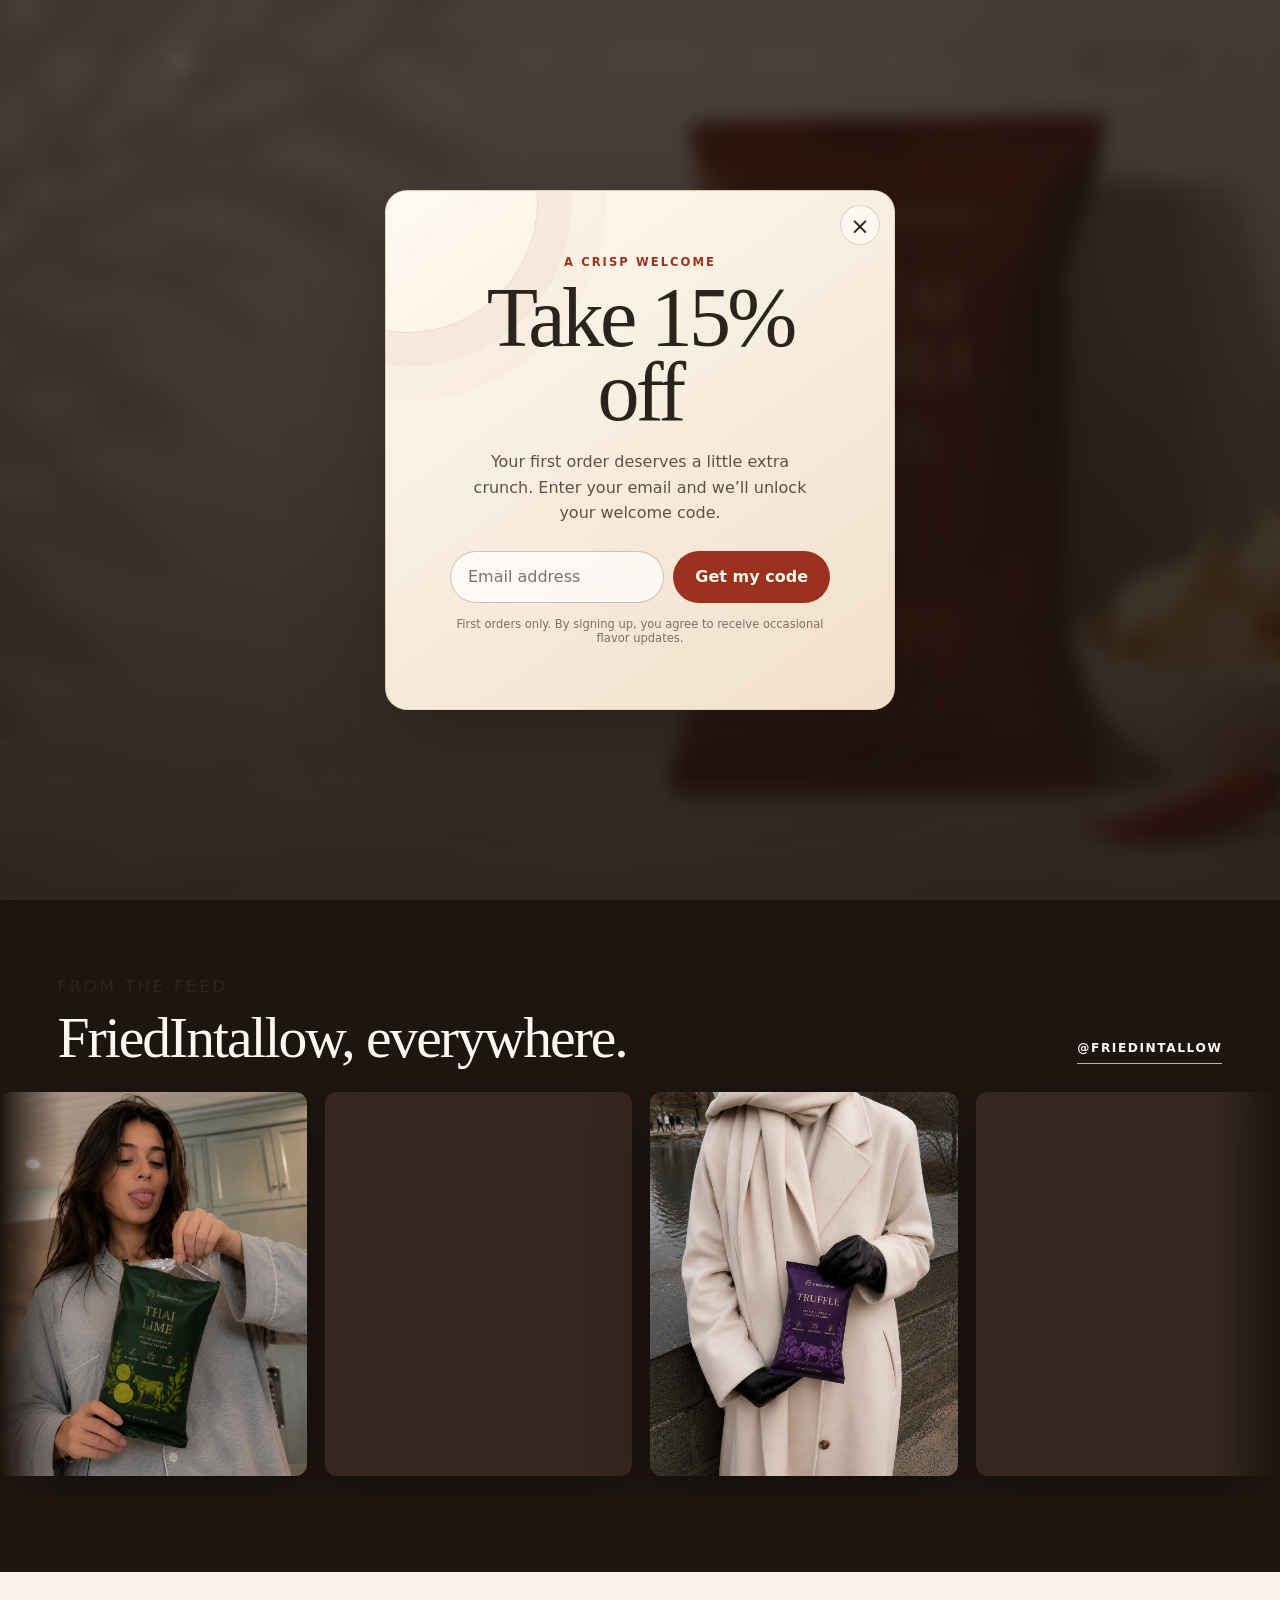
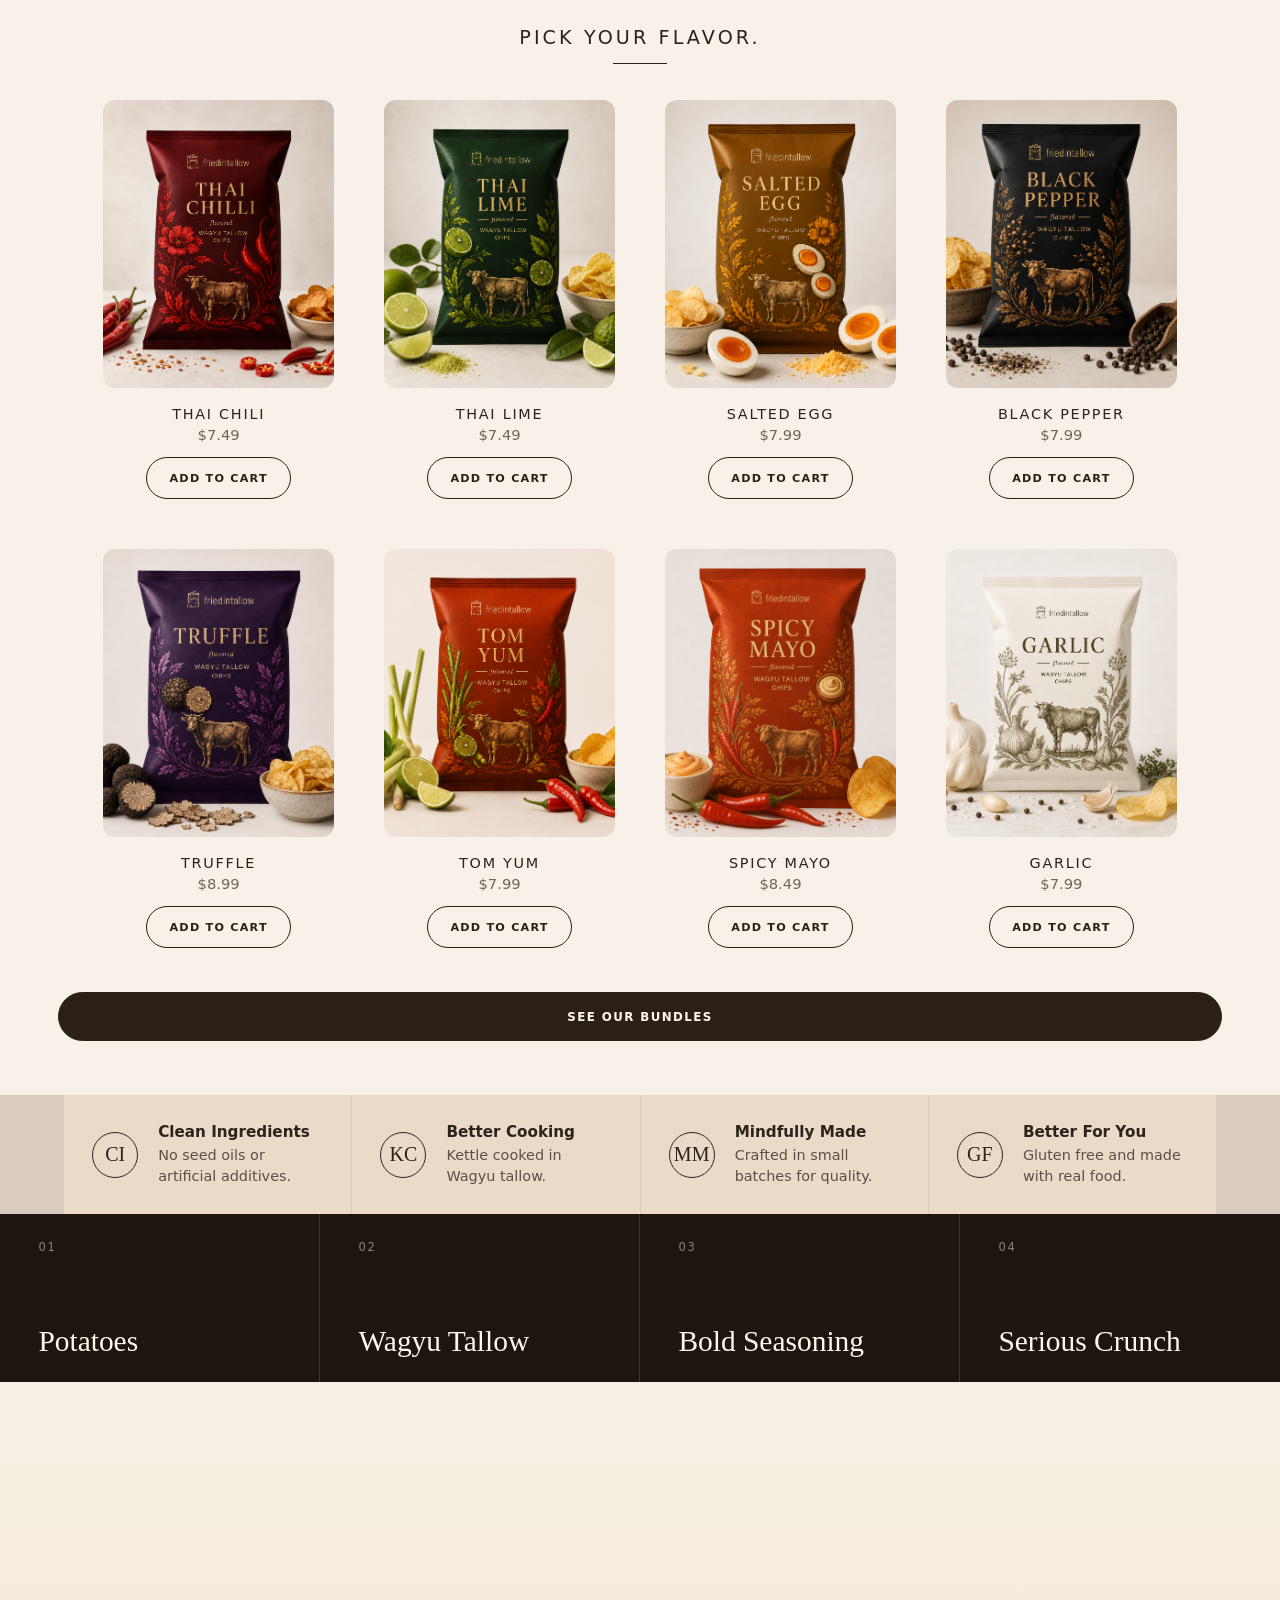
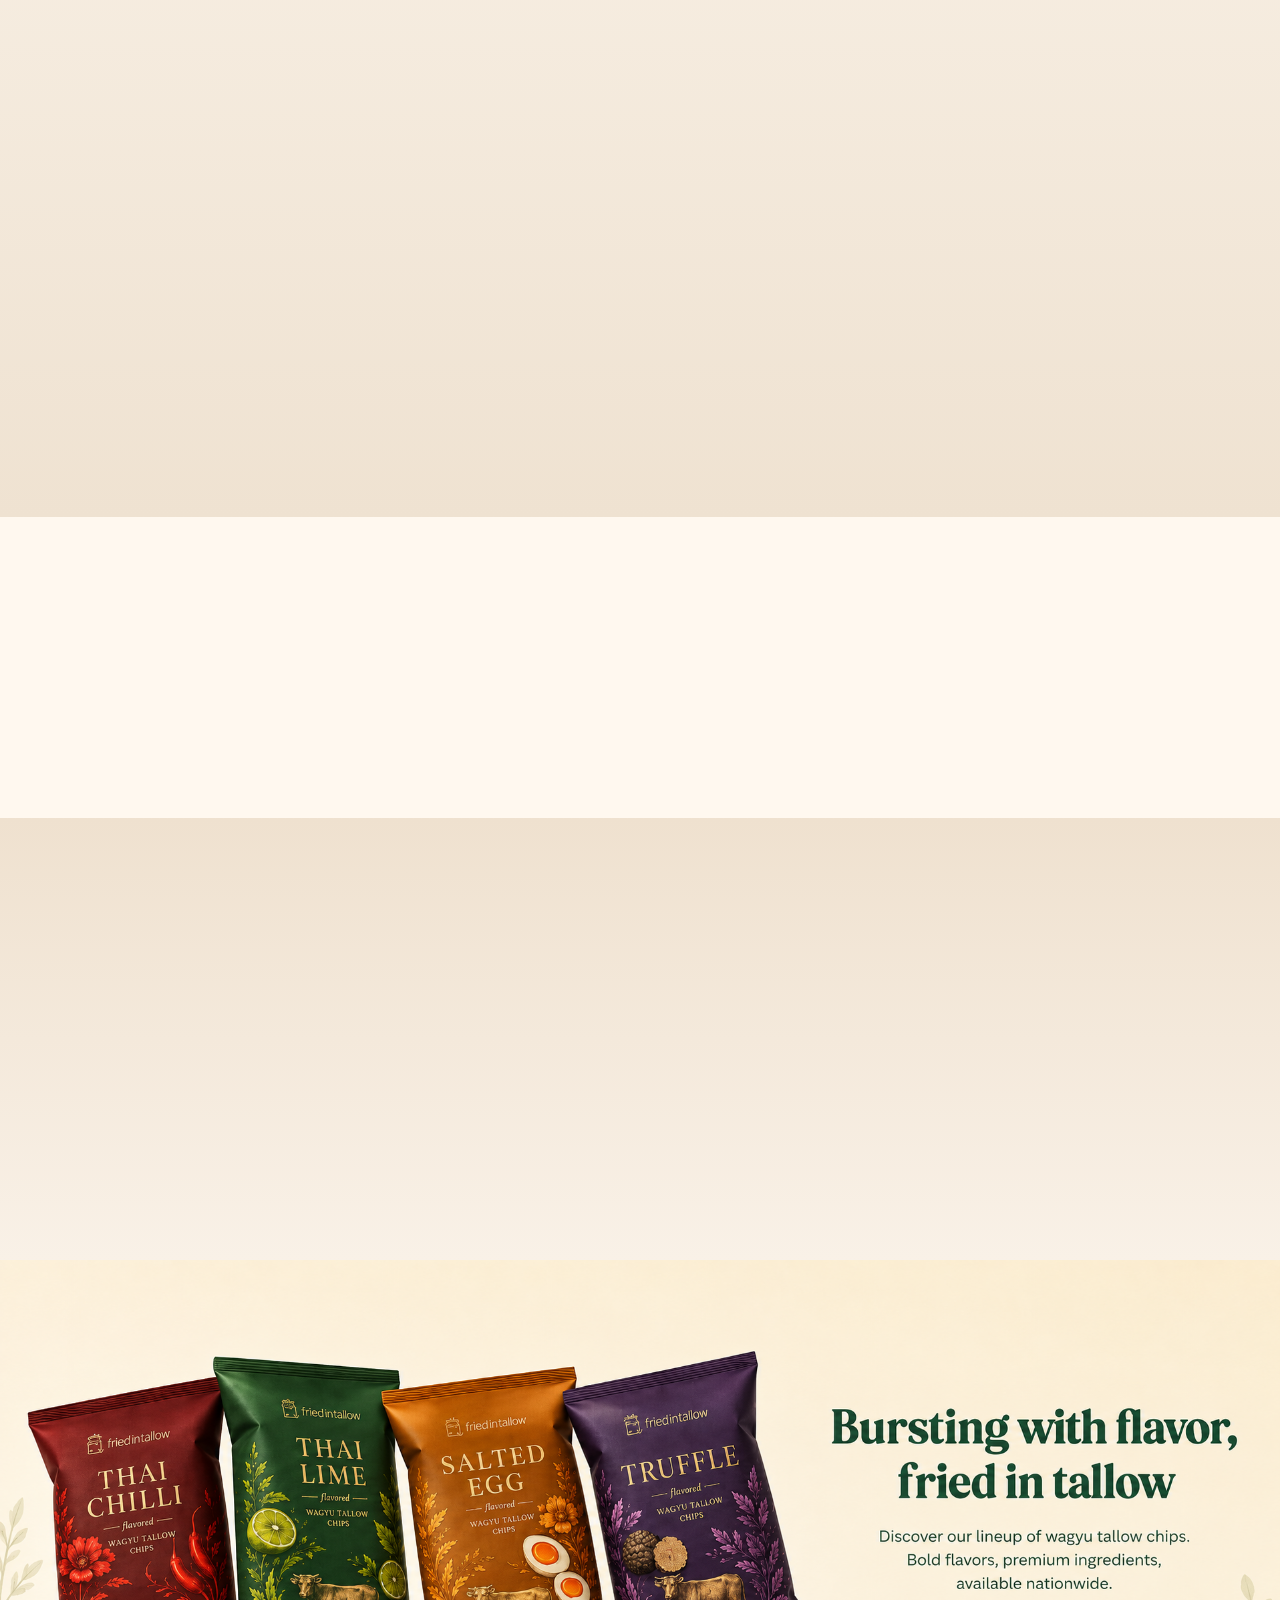
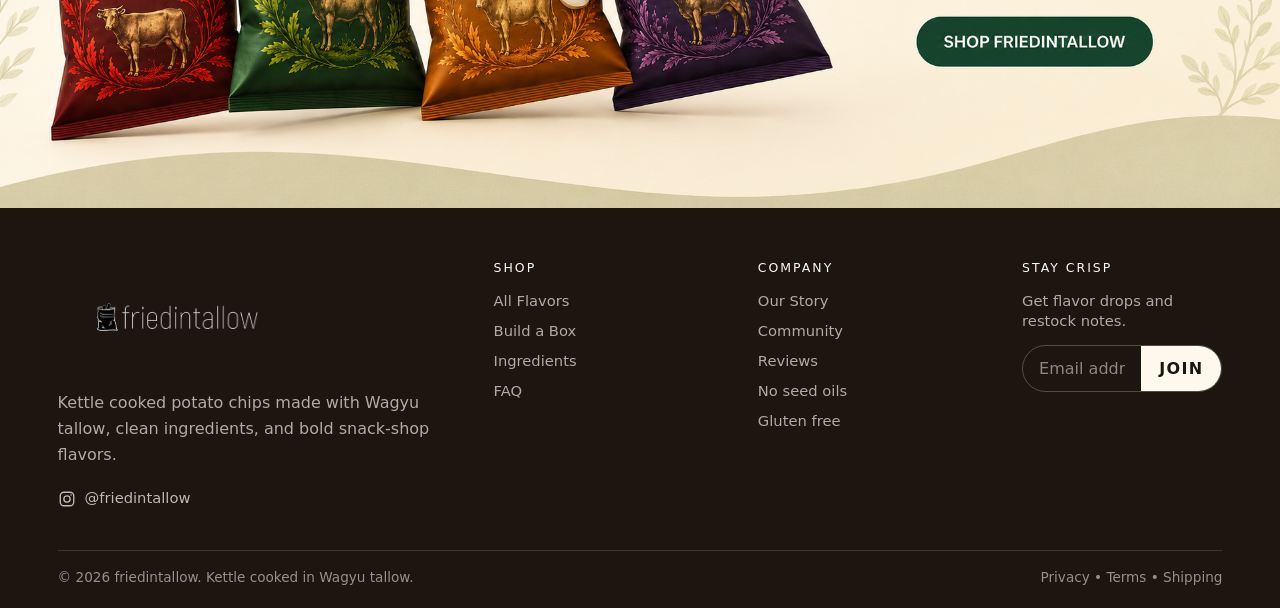
==== index.html @ a4874e14 "Remove Photos from mobile navigation" ====
<!DOCTYPE html>

<html lang="en">
<head>
<meta charset="utf-8"/>
<meta content="width=device-width, initial-scale=1.0" name="viewport"/>
<title>friedintallow | Tallow Potato Chips</title>
<link rel="icon" type="image/png" href="assets/friedintallow-logo-transparent.png"/>
<link rel="shortcut icon" type="image/png" href="assets/friedintallow-logo-transparent.png"/>
<link rel="apple-touch-icon" href="assets/friedintallow-logo-transparent.png"/>
<style>
    :root {
      --cream: #f4ecdd;
      --cream-2: #fbf7ee;
      --sand: #e5d7c4;
      --ink: #2b231c;
      --muted: #6f655b;
      --line: rgba(43, 35, 28, 0.16);
      --brown: #2b2018;
      --brown-2: #3a2a20;
      --rust: #9b321f;
      --green: #173c26;
      --gold: #b37a25;
      --shadow: 0 28px 80px rgba(36, 26, 17, 0.16);
      --radius: 8px;
    }

    * { box-sizing: border-box; }

    html {
      scroll-behavior: smooth;
      background: var(--cream);
    }

    body {
      margin: 0;
      color: var(--ink);
      background:
        radial-gradient(circle at 8% 2%, rgba(255, 255, 255, 0.92), transparent 32rem),
        linear-gradient(180deg, #f8f0e3 0%, #eee1d0 48%, #f8f1e7 100%);
      font-family: Inter, ui-sans-serif, system-ui, -apple-system, BlinkMacSystemFont, "Segoe UI", sans-serif;
      overflow-x: hidden;
    }

    body::before {
      content: "";
      position: fixed;
      inset: 0;
      z-index: -2;
      pointer-events: none;
      opacity: 0.45;
      background-image:
        linear-gradient(rgba(43, 35, 28, 0.03) 1px, transparent 1px),
        linear-gradient(90deg, rgba(43, 35, 28, 0.025) 1px, transparent 1px);
      background-size: 46px 46px;
      mask-image: linear-gradient(to bottom, black, transparent 80%);
    }

    a { color: inherit; text-decoration: none; }
    img { display: block; max-width: 100%; }
    button, input { font: inherit; }
    button { -webkit-tap-highlight-color: transparent; }
    body.modal-open { overflow: hidden; touch-action: none; }
    :focus-visible {
      outline: 3px solid rgba(155, 50, 31, 0.42);
      outline-offset: 3px;
    }

    .nav {
      position: fixed;
      top: 0;
      left: 0;
      right: 0;
      z-index: 50;
      display: grid;
      grid-template-columns: 1fr auto 1fr;
      align-items: center;
      gap: 28px;
      padding: 31px clamp(40px, 6.3vw, 83px);
      color: var(--ink);
      transition: background 240ms ease, box-shadow 240ms ease, padding 240ms ease;
    }

    .nav.scrolled {
      padding-block: 13px;
      background: rgba(248, 240, 227, 0.88);
      box-shadow: 0 12px 34px rgba(33, 25, 18, 0.08);
      backdrop-filter: blur(18px);
    }

    .logo {
      width: min(279px, 43vw);
      height: 59px;
      object-fit: contain;
      object-position: center;
    }

    .nav-links {
      display: flex;
      justify-content: center;
      align-items: center;
      gap: clamp(18px, 4.5vw, 68px);
      font-size: 0.7rem;
      letter-spacing: 0.18em;
      text-transform: uppercase;
    }

    .nav-links a {
      position: relative;
      padding: 8px 0;
    }

    .nav-links a::after {
      content: "";
      position: absolute;
      left: 0;
      bottom: 0;
      width: 100%;
      height: 1px;
      background: currentColor;
      transform: scaleX(0);
      transform-origin: right;
      transition: transform 220ms ease;
    }

    .nav-links a:hover::after {
      transform: scaleX(1);
      transform-origin: left;
    }

    .cart {
      justify-self: end;
      min-width: 131px;
      padding: 11px 23px;
      border: 1px solid var(--ink);
      border-radius: 999px;
      background: transparent;
      color: var(--ink);
      text-align: center;
      font-size: 0.7rem;
      letter-spacing: 0.12em;
      text-transform: uppercase;
      transition: background 200ms ease, color 200ms ease, transform 200ms ease;
    }

    .cart:hover {
      background: var(--brown);
      color: #fff8ec;
      transform: translateY(-2px);
    }

    .section {
      position: relative;
      min-height: 65vh;
      padding: 70px clamp(20px, 4.5vw, 65px);
      display: grid;
      align-items: center;
      isolation: isolate;
    }

    .section.short {
      min-height: auto;
      padding-block: 54px;
    }

    .hero {
      min-height: 100vh;
      grid-template-columns: minmax(420px, 0.9fr) minmax(460px, 1.1fr);
      gap: clamp(36px, 4vw, 70px);
      padding: 119px clamp(52px, 6.3vw, 97px) 49px;
      background:
        linear-gradient(90deg, rgba(245, 237, 223, 0.94) 0%, rgba(245, 237, 223, 0.74) 29%, rgba(245, 237, 223, 0.08) 52%, rgba(245, 237, 223, 0) 100%),
        url("assets/tallowbackground.png") center / cover no-repeat;
      overflow: hidden;
    }

    .hero::before {
      content: "";
      position: absolute;
      inset: 0;
      z-index: -1;
      opacity: 0.18;
      background:
        radial-gradient(ellipse at 14% 16%, rgba(42, 34, 27, 0.22), transparent 20rem),
        repeating-linear-gradient(126deg, transparent 0 33px, rgba(43, 35, 28, 0.035) 34px 35px);
      mask-image: linear-gradient(116deg, black, transparent 45%);
    }

    .hero::after {
      content: "";
      position: absolute;
      left: 0;
      right: 0;
      bottom: 0;
      z-index: -1;
      height: 16vh;
      background: linear-gradient(180deg, rgba(255, 255, 255, 0), rgba(224, 210, 190, 0.62));
      box-shadow: inset 0 1px rgba(255, 255, 255, 0.58);
    }

    .eyebrow {
      margin: 0 0 16px;
      color: var(--ink);
      font-size: clamp(0.9rem, 1.3vw, 1.19rem);
      letter-spacing: 0.16em;
      text-transform: uppercase;
    }

    h1, h2, h3, p { margin-top: 0; }

    h1 {
      max-width: 576px;
      margin-bottom: 20px;
      font-family: Georgia, "Times New Roman", serif;
      font-size: clamp(5.2rem, 9.2vw, 9.4rem);
      font-weight: 400;
      line-height: 0.82;
      letter-spacing: -0.055em;
    }

    h2 {
      margin-bottom: 20px;
      font-family: Georgia, "Times New Roman", serif;
      font-size: clamp(2.7rem, 5.4vw, 6.1rem);
      font-weight: 400;
      line-height: 0.9;
      letter-spacing: -0.035em;
    }

    h3 {
      margin-bottom: 12px;
      font-size: 0.9rem;
      font-weight: 500;
      letter-spacing: 0.16em;
      text-transform: uppercase;
    }

    .lede {
      max-width: 558px;
      margin-bottom: 27px;
      color: #4c4137;
      font-size: clamp(0.95rem, 1.35vw, 1.22rem);
      line-height: 1.65;
    }

    .button {
      display: inline-flex;
      align-items: center;
      justify-content: center;
      min-height: 49px;
      padding: 0 34px;
      border: 1px solid var(--brown);
      border-radius: 999px;
      background: var(--brown);
      color: #fff8ec;
      font-size: 0.74rem;
      font-weight: 800;
      letter-spacing: 0.12em;
      text-transform: uppercase;
      cursor: pointer;
      transition: transform 200ms ease, background 200ms ease, color 200ms ease, box-shadow 200ms ease;
    }

    .button:hover {
      transform: translateY(-3px);
      box-shadow: 0 18px 36px rgba(43, 32, 24, 0.22);
    }

    .button.light {
      background: transparent;
      color: var(--brown);
    }

    .button.light:hover {
      background: var(--brown);
      color: #fff8ec;
    }

    .hero-actions {
      display: flex;
      flex-wrap: wrap;
      gap: 14px;
      align-items: center;
      margin-bottom: 32px;
    }

    .hero .lede {
      position: relative;
      max-width: 369px;
      margin-bottom: 23px;
      font-size: clamp(1.06rem, 1.62vw, 1.35rem);
      line-height: 1.35;
    }

    .hero .lede::before {
      content: "";
      display: block;
      width: 54px;
      height: 1px;
      margin: 0 0 16px;
      background: var(--ink);
      opacity: 0.76;
    }

    .feature-icons {
      display: grid;
      grid-template-columns: repeat(3, minmax(0, 150px));
      gap: 27px;
      margin-top: 31px;
    }

    .mini-icon {
      display: grid;
      justify-items: center;
      gap: 10px;
      color: #372b22;
      text-align: center;
      font-size: 0.77rem;
    }

    .mini-icon span {
      display: grid;
      place-items: center;
      width: 54px;
      height: 54px;
      border: 1px solid var(--ink);
      border-radius: 50%;
      font-family: Georgia, "Times New Roman", serif;
      width: 49px;
      height: 49px;
      font-size: 1.22rem;
    }

    .story {
      grid-template-columns: minmax(300px, 0.9fr) minmax(0, 1fr);
      gap: clamp(36px, 7vw, 110px);
      min-height: 347px;
      padding-top: 38px;
      padding-bottom: 38px;
      background: #efebe5 url("assets/section2.png") center / cover no-repeat;
      border-top: 1px solid rgba(82, 72, 62, 0.08);
      border-bottom: 1px solid rgba(82, 72, 62, 0.08);
    }

    .engraving {
      display: grid;
      place-items: center;
      min-height: 207px;
      color: #84786c;
    }

    .story-art {
      width: min(560px, 100%);
      opacity: 0;
      pointer-events: none;
    }

    .text-link {
      display: inline-flex;
      align-items: center;
      gap: 18px;
      color: var(--brown);
      font-size: 0.8rem;
      font-weight: 800;
      letter-spacing: 0.12em;
      text-transform: uppercase;
      border-bottom: 1px solid currentColor;
      padding-bottom: 6px;
    }

    .text-link::after {
      content: "\2192";
      font-size: 1.35rem;
      line-height: 1;
      transition: transform 200ms ease;
    }

    .text-link:hover::after { transform: translateX(5px); }

    .flavors {
      background: #f7f1e9;
      text-align: center;
      overflow: hidden;
    }

    .section-kicker {
      margin-bottom: 32px;
      font-size: clamp(1rem, 1.9vw, 1.58rem);
      font-weight: 400;
      letter-spacing: 0.16em;
      text-transform: uppercase;
    }

    .section-kicker::after {
      content: "";
      display: block;
      width: 54px;
      height: 1px;
      margin: 14px auto 0;
      background: currentColor;
    }

    .product-row {
      display: grid;
      grid-template-columns: repeat(4, minmax(180px, 1fr));
      gap: clamp(16px, 2vw, 31px);
      align-items: end;
      max-width: 1098px;
      margin: 0 auto 32px;
    }

    .product-card {
      position: relative;
      padding: 12px;
      border-radius: var(--radius);
      transition: transform 260ms ease;
      display: grid;
      justify-items: center;
    }

    .product-card:hover {
      transform: translateY(-12px);
    }

    .product-card img {
      width: 100%;
      height: 288px;
      max-width: 100%;
      object-fit: cover;
      object-position: center;
      border-radius: 12px;
      filter: none;
      mix-blend-mode: normal;
    }

    .pack {
      position: relative;
      display: grid;
      place-items: center;
      width: min(190px, 100%);
      height: 300px;
      color: #f7e8c9;
      border-radius: 6px 6px 14px 14px;
      background:
        linear-gradient(100deg, rgba(255, 255, 255, 0.16), transparent 22%, rgba(0, 0, 0, 0.13) 86%),
        linear-gradient(180deg, rgba(255, 255, 255, 0.08), transparent 16%),
        var(--pack-color, #8b2f20);
      box-shadow:
        inset 0 8px 0 rgba(0, 0, 0, 0.18),
        inset 0 -9px 0 rgba(0, 0, 0, 0.14),
        0 18px 25px rgba(42, 31, 22, 0.18);
      overflow: hidden;
    }

    .pack::before,
    .pack::after {
      content: "";
      position: absolute;
      left: 0;
      right: 0;
      height: 8px;
      background: repeating-linear-gradient(180deg, rgba(0, 0, 0, 0.18) 0 1px, transparent 1px 3px);
      opacity: 0.7;
    }

    .pack::before { top: 8px; }
    .pack::after { bottom: 8px; }

    .pack-brand {
      position: absolute;
      top: 36px;
      font-size: 0.62rem;
      letter-spacing: 0.06em;
      opacity: 0.9;
    }

    .pack-name {
      max-width: 150px;
      font-family: Georgia, "Times New Roman", serif;
      font-size: 2rem;
      line-height: 0.95;
      letter-spacing: 0.02em;
      text-transform: uppercase;
    }

    .pack-made {
      position: absolute;
      top: 132px;
      font-size: 0.68rem;
      line-height: 1.25;
      opacity: 0.9;
    }

    .pack-icons {
      position: absolute;
      top: 174px;
      display: flex;
      gap: 10px;
      font-size: 0.5rem;
      letter-spacing: 0.02em;
      opacity: 0.75;
    }

    .pack-art {
      position: absolute;
      left: 18px;
      right: 18px;
      bottom: 36px;
      height: 56px;
      border: 1px solid currentColor;
      border-top: 0;
      border-radius: 50%;
      opacity: 0.42;
    }

    .pack.small {
      width: 205px;
      height: 322px;
      transform-origin: center bottom;
    }

    .pack.green { --pack-color: #1f4428; color: #cbdc8f; }
    .pack.gold { --pack-color: #a46e22; color: #f3dfac; }
    .pack.orange { --pack-color: #a9481f; color: #f6d0a2; }
    .pack.cream { --pack-color: #b95d25; color: #ffe0b4; }

    .product-card h3 {
      margin-top: 18px;
      margin-bottom: 4px;
      letter-spacing: 0.12em;
    }

    .product-card p {
      margin: 0;
      color: var(--muted);
      font-size: 0.92rem;
    }

    .benefit-bar {
      display: grid;
      grid-template-columns: repeat(4, minmax(0, 1fr));
      gap: 1px;
      padding: 0 clamp(22px, 5vw, 72px);
      background: rgba(43, 35, 28, 0.11);
    }

    .benefit {
      display: grid;
      grid-template-columns: 48px 1fr;
      gap: 18px;
      align-items: center;
      min-height: 119px;
      padding: 22px clamp(13px, 2.2vw, 29px);
      background: #eadbc8;
      text-align: left;
    }

    .benefit .mini {
      display: grid;
      place-items: center;
      width: 46px;
      height: 46px;
      border: 1px solid var(--ink);
      border-radius: 50%;
      font-family: Georgia, "Times New Roman", serif;
      font-size: 1.25rem;
    }

    .benefit strong {
      display: block;
      margin-bottom: 4px;
      font-size: 0.95rem;
      font-weight: 700;
    }

    .benefit span {
      color: #5b4f45;
      font-size: 0.9rem;
      line-height: 1.35;
    }

    .ingredients {
      grid-template-columns: minmax(0, 0.9fr) minmax(360px, 1.1fr);
      gap: clamp(34px, 7vw, 92px);
      background: #f9f3ea;
    }

    .ingredient-stack {
      display: grid;
      grid-template-columns: repeat(2, minmax(0, 1fr));
      gap: 14px;
    }

    .ingredient-card {
      min-height: 176px;
      padding: 23px;
      border: 1px solid var(--line);
      border-radius: var(--radius);
      background: rgba(255, 255, 255, 0.42);
      box-shadow: 0 16px 42px rgba(43, 32, 24, 0.06);
    }

    .ingredient-card strong {
      display: block;
      margin-bottom: 12px;
      font-family: Georgia, "Times New Roman", serif;
      font-size: 1.62rem;
      font-weight: 400;
    }

    .ingredient-card p {
      color: var(--muted);
      line-height: 1.55;
    }

    .process {
      color: #fff8ed;
      background:
        radial-gradient(circle at 88% 50%, rgba(164, 110, 34, 0.2), transparent 20rem),
        linear-gradient(90deg, rgba(29, 21, 15, 0.98), rgba(64, 43, 31, 0.9)),
        #2b2018;
      overflow: hidden;
    }

    .process .lede {
      color: rgba(255, 248, 237, 0.76);
    }

    .steps {
      display: grid;
      grid-template-columns: repeat(4, minmax(0, 1fr));
      gap: 13px;
      margin-top: 32px;
      max-width: 882px;
    }

    .step {
      min-height: 223px;
      padding: 22px;
      border: 1px solid rgba(255, 248, 237, 0.2);
      border-radius: var(--radius);
      background: rgba(255, 248, 237, 0.08);
      backdrop-filter: blur(10px);
    }

    .step span {
      display: grid;
      place-items: center;
      width: 42px;
      height: 42px;
      margin-bottom: 42px;
      border: 1px solid rgba(255, 248, 237, 0.66);
      border-radius: 50%;
      font-family: Georgia, "Times New Roman", serif;
      font-size: 1.3rem;
    }

    .bundle {
      grid-template-columns: minmax(360px, 1.05fr) minmax(0, 0.95fr);
      gap: clamp(34px, 7vw, 96px);
      background: linear-gradient(180deg, #f8f0e5 0%, #efe2d1 100%);
    }

    .bundle-stage {
      position: relative;
      min-height: 468px;
      border-radius: var(--radius);
      background:
        radial-gradient(circle at 50% 78%, rgba(43, 35, 28, 0.18), transparent 18rem),
        linear-gradient(135deg, #efe0cf, #fff9f0);
      box-shadow: inset 0 0 0 1px var(--line), var(--shadow);
      overflow: hidden;
    }

 .bundle-stage {
  display: flex;
  align-items: center;
  justify-content: center;
  min-height: auto;
  background: transparent;
  box-shadow: none;
  border-radius: 0;
  overflow: visible;
}

.bundle-stage img {
  position: relative;
  width: 100%;
  max-width: 700px;
  height: auto;
  object-fit: contain;
  border-radius: 0;
  filter: drop-shadow(0 22px 26px rgba(42, 31, 22, 0.18));
  mix-blend-mode: normal;
}


    .plans {
      display: grid;
      gap: 12px;
      margin: 28px 0;
    }

    .plan {
      display: flex;
      align-items: center;
      justify-content: space-between;
      gap: 18px;
      padding: 18px 22px;
      border: 1px solid var(--line);
      border-radius: var(--radius);
      background: rgba(255, 255, 255, 0.38);
    }

    .plan strong {
      font-family: Georgia, "Times New Roman", serif;
      font-size: 1.55rem;
      font-weight: 400;
    }

    .plan {
      width: 100%;
      color: inherit;
      font: inherit;
      text-align: left;
      cursor: pointer;
      transition: border-color 180ms ease, background 180ms ease, transform 180ms ease;
    }

    .plan:hover,
    .plan:focus-visible {
      border-color: var(--brown);
      transform: translateY(-1px);
    }

    .plan.active {
      border-color: var(--brown);
      background: var(--brown);
      color: #fff8ed;
    }

    .bundle-builder {
      max-width: 520px;
      margin-top: 22px;
      padding: 20px;
      border: 1px solid var(--line);
      border-radius: var(--radius);
      background: rgba(255, 255, 255, 0.48);
    }

    .bundle-builder-header,
    .bundle-builder-footer,
    .bundle-flavor {
      display: flex;
      align-items: center;
      justify-content: space-between;
      gap: 14px;
    }

    .bundle-progress {
      margin: 0;
      font-size: .86rem;
    }

    .bundle-progress.complete { color: #356a3b; }
    .bundle-progress.over { color: #9e2f24; }

    .bundle-flavors {
      display: grid;
      gap: 8px;
      margin: 18px 0;
    }

    .bundle-flavor {
      padding: 9px 0;
      border-bottom: 1px solid var(--line);
    }

    .bundle-flavor:last-child { border-bottom: 0; }

    .bundle-flavor-name {
      display: flex;
      align-items: center;
      gap: 10px;
      font-weight: 600;
    }

    .bundle-flavor img {
      width: 42px;
      height: 42px;
      object-fit: contain;
    }

    .bundle-quantity {
      display: grid;
      grid-template-columns: 32px 30px 32px;
      align-items: center;
      text-align: center;
    }

    .bundle-quantity button {
      width: 32px;
      height: 32px;
      border: 1px solid var(--line);
      border-radius: 50%;
      background: #fffaf2;
      color: inherit;
      font: inherit;
      cursor: pointer;
    }

    .bundle-reset {
      border: 0;
      background: transparent;
      color: inherit;
      text-decoration: underline;
      cursor: pointer;
    }

    .bundle-add[disabled] {
      opacity: .45;
      cursor: not-allowed;
    }

    .reviews {
      background: #fff8ef;
      text-align: center;
    }

    .quote-grid {
      display: grid;
      grid-template-columns: repeat(3, minmax(0, 1fr));
      gap: 18px;
      max-width: 1160px;
      margin: 0 auto;
    }

    .quote {
      min-height: 252px;
      padding: 31px;
      border: 1px solid var(--line);
      border-radius: var(--radius);
      background: #f3e7d7;
      text-align: left;
    }

    .quote .stars {
      margin-bottom: 22px;
      color: var(--gold);
      letter-spacing: 0.12em;
    }

    .quote p {
      color: #4e433a;
      font-family: Georgia, "Times New Roman", serif;
      font-size: 1.31rem;
      line-height: 1.35;
    }

    .quote strong {
      color: var(--brown);
      font-size: 0.82rem;
      letter-spacing: 0.13em;
      text-transform: uppercase;
    }

    .faq {
      grid-template-columns: minmax(0, 0.8fr) minmax(360px, 1.2fr);
      gap: clamp(34px, 7vw, 96px);
      background: linear-gradient(180deg, #efe1cf, #f9f1e7);
    }

    details {
      border-top: 1px solid var(--line);
      padding: 24px 0;
    }

    details:last-child { border-bottom: 1px solid var(--line); }

    summary {
      cursor: pointer;
      list-style: none;
      font-size: 1.08rem;
      letter-spacing: 0.08em;
      text-transform: uppercase;
    }

    summary::-webkit-details-marker { display: none; }

    details p {
      max-width: 740px;
      margin: 14px 0 0;
      color: var(--muted);
      line-height: 1.7;
    }

    .final {
      min-height: 52vh;
      background:
        linear-gradient(180deg, rgba(43, 32, 24, 0.12), rgba(43, 32, 24, 0.82)),
        url("lastsection.png") center / cover no-repeat;
      color: #fff8ed;
      text-align: center;
    }

    .final-card {
      max-width: 756px;
      margin: auto;
      padding: clamp(30px, 5vw, 58px);
      border: 1px solid rgba(255, 248, 237, 0.22);
      border-radius: var(--radius);
      background: rgba(43, 32, 24, 0.46);
      box-shadow: 0 28px 90px rgba(0, 0, 0, 0.26);
      backdrop-filter: blur(12px);
    }

    .final .lede {
      margin-inline: auto;
      color: rgba(255, 248, 237, 0.78);
    }

    footer {
      padding: 52px clamp(20px, 4.5vw, 65px) 23px;
      background: #1d1510;
      color: rgba(255, 248, 237, 0.72);
    }

    .footer-grid {
      display: grid;
      grid-template-columns: minmax(260px, 1.3fr) repeat(3, minmax(150px, 0.7fr));
      gap: clamp(28px, 5vw, 78px);
      align-items: start;
    }

    .footer-logo {
      width: 225px;
      margin-bottom: 18px;
      filter: invert(1);
      opacity: 0.9;
    }

    .footer-about p {
      max-width: 380px;
      color: rgba(255, 248, 237, 0.66);
      line-height: 1.65;
    }

    .footer-instagram {
      display: inline-flex;
      align-items: center;
      gap: 9px;
      margin-top: 5px;
      color: rgba(255, 248, 237, 0.72);
      font-size: 0.92rem;
      line-height: 1;
      transition: color 180ms ease, transform 180ms ease;
    }

    .footer-instagram:hover {
      color: #fff8ed;
      transform: translateY(-1px);
    }

    .footer-instagram svg {
      width: 18px;
      height: 18px;
      flex: 0 0 auto;
    }

    .footer-col h3 {
      margin-bottom: 16px;
      color: #fff8ed;
      font-size: 0.78rem;
      letter-spacing: 0.16em;
    }

    .footer-col a,
    .footer-col span {
      display: block;
      margin-bottom: 10px;
      color: rgba(255, 248, 237, 0.66);
      font-size: 0.92rem;
      line-height: 1.35;
    }

    .footer-col a:hover {
      color: #fff8ed;
    }

    .newsletter {
      display: flex;
      margin-top: 14px;
      border: 1px solid rgba(255, 248, 237, 0.24);
      border-radius: 999px;
      overflow: hidden;
    }

    .newsletter input {
      min-width: 0;
      width: 100%;
      border: 0;
      padding: 13px 16px;
      color: #fff8ed;
      background: transparent;
      outline: 0;
    }

    .newsletter input::placeholder {
      color: rgba(255, 248, 237, 0.5);
    }

    .newsletter button {
      border: 0;
      padding: 0 18px;
      background: #fff8ed;
      color: #1d1510;
      font-weight: 800;
      letter-spacing: 0.08em;
      text-transform: uppercase;
      cursor: pointer;
    }

    .footer-bottom {
      display: flex;
      justify-content: space-between;
      gap: 18px;
      flex-wrap: wrap;
      margin-top: 38px;
      padding-top: 18px;
      border-top: 1px solid rgba(255, 248, 237, 0.14);
      color: rgba(255, 248, 237, 0.54);
      font-size: 0.85rem;
    }

    .reveal {
      opacity: 0;
      transform: translateY(24px);
      transition: opacity 800ms ease, transform 800ms ease;
    }

    .reveal.visible {
      opacity: 1;
      transform: translateY(0);
    }

    .stagger > * {
      opacity: 0;
      transform: translateY(22px);
      transition: opacity 650ms ease, transform 650ms ease;
    }

    .stagger.visible > * {
      opacity: 1;
      transform: translateY(0);
    }

    .stagger.visible > *:nth-child(2) { transition-delay: 80ms; }
    .stagger.visible > *:nth-child(3) { transition-delay: 160ms; }
    .stagger.visible > *:nth-child(4) { transition-delay: 240ms; }
    .stagger.visible > *:nth-child(5) { transition-delay: 320ms; }

    @keyframes float-bag {
      0%, 100% { transform: translateY(0) rotate(0deg); }
      50% { transform: translateY(-16px) rotate(0.8deg); }
    }

    @keyframes hero-rise {
      from { opacity: 0; transform: translateY(28px) scale(0.985); }
      to { opacity: 1; transform: translateY(0) scale(1); }
    }

    @media (max-width: 1040px) {
      .nav {
        grid-template-columns: auto 1fr auto;
      }

      .nav-links {
        gap: 22px;
      }

      .hero,
      .story,
      .ingredients,
      .bundle,
      .faq {
        grid-template-columns: 1fr;
      }

      .product-row {
        grid-template-columns: repeat(3, minmax(0, 1fr));
      }

      .benefit-bar,
      .steps,
      .quote-grid {
        grid-template-columns: repeat(2, minmax(0, 1fr));
      }
    }

    @media (max-width: 720px) {
      .nav {
        padding: 14px 16px;
        grid-template-columns: 1fr auto;
      }

      .logo {
        width: 171px;
        height: 48px;
      }

      .nav-links {
        display: none;
      }

      .cart {
        min-width: auto;
        padding: 9px 13px;
      }

      .section {
        padding: 65px 16px 50px;
      }

      .hero {
        min-height: 100vh;
        grid-template-columns: 1fr;
        padding-top: 97px;
        padding-bottom: 41vh;
        background:
          linear-gradient(180deg, rgba(245, 237, 223, 0.97) 0%, rgba(245, 237, 223, 0.88) 44%, rgba(245, 237, 223, 0.12) 76%, rgba(245, 237, 223, 0) 100%),
          url("assets/tallowbackground.png") 68% bottom / auto 100% no-repeat;
      }

      .section.short {
        padding-block: 47px;
      }

      .story {
        min-height: auto;
        padding-top: 198px;
        background: #efebe5 url("assets/section2.png") left top / auto 100% no-repeat;
      }

      .footer-grid {
        grid-template-columns: 1fr;
      }

      .newsletter {
        max-width: 420px;
      }

      h1 {
        font-size: clamp(4rem, 20.7vw, 6.1rem);
      }

      .feature-icons,
      .ingredient-stack,
      .product-row,
      .benefit-bar,
      .steps,
      .quote-grid {
        grid-template-columns: 1fr;
      }

      .product-row {
        max-width: 369px;
      }

      .hero-actions {
        align-items: stretch;
        flex-direction: column;
      }

      .button {
        width: 100%;
      }

      .bundle-stage {
        min-height: 360px;
      }

      .bundle-stage img {
        width: 48%;
      }
    }

    /* Mobile navigation, cart, and responsive refinements */
    .mobile-menu-toggle {
      display: none;
      width: 44px;
      height: 44px;
      padding: 10px;
      border: 0;
      background: transparent;
      color: inherit;
      cursor: pointer;
    }

    .mobile-menu-toggle span {
      display: block;
      width: 22px;
      height: 1px;
      margin: 5px auto;
      background: currentColor;
      transition: transform 200ms ease, opacity 200ms ease;
    }

    .mobile-menu-toggle[aria-expanded="true"] span:nth-child(1) {
      transform: translateY(6px) rotate(45deg);
    }

    .mobile-menu-toggle[aria-expanded="true"] span:nth-child(2) { opacity: 0; }

    .mobile-menu-toggle[aria-expanded="true"] span:nth-child(3) {
      transform: translateY(-6px) rotate(-45deg);
    }

    .mobile-menu {
      position: fixed;
      top: 72px;
      left: 12px;
      right: 12px;
      z-index: 49;
      display: grid;
      gap: 2px;
      padding: 12px;
      border: 1px solid var(--line);
      border-radius: 14px;
      background: rgba(248, 240, 227, 0.97);
      box-shadow: var(--shadow);
      backdrop-filter: blur(18px);
    }

    .mobile-menu[hidden] { display: none; }

    .mobile-menu a {
      min-height: 48px;
      display: flex;
      align-items: center;
      padding: 0 14px;
      border-radius: 9px;
      font-size: 0.78rem;
      letter-spacing: 0.13em;
      text-transform: uppercase;
    }

    .mobile-menu a:hover { background: rgba(43, 35, 28, 0.07); }

    .cart {
      min-height: 44px;
      cursor: pointer;
    }

    .add-to-cart {
      min-height: 42px;
      margin-top: 14px;
      padding: 0 22px;
      border: 1px solid var(--brown);
      border-radius: 999px;
      background: transparent;
      color: var(--brown);
      font-size: 0.7rem;
      font-weight: 800;
      letter-spacing: 0.11em;
      text-transform: uppercase;
      cursor: pointer;
      transition: background 180ms ease, color 180ms ease, transform 180ms ease;
    }

    .add-to-cart:hover {
      background: var(--brown);
      color: #fff8ec;
      transform: translateY(-2px);
    }

    .cart-backdrop {
      position: fixed;
      inset: 0;
      z-index: 100;
      display: grid;
      place-items: center;
      padding: 20px;
      background: rgba(29, 21, 16, 0.58);
      opacity: 0;
      visibility: hidden;
      transition: opacity 220ms ease, visibility 220ms ease;
    }

    .cart-backdrop.open {
      opacity: 1;
      visibility: visible;
    }

    .cart-modal {
      width: min(620px, 100%);
      max-height: min(760px, calc(100svh - 40px));
      display: grid;
      grid-template-rows: auto minmax(0, 1fr) auto;
      overflow: hidden;
      border: 1px solid rgba(255, 248, 237, 0.32);
      border-radius: 18px;
      background: var(--cream-2);
      box-shadow: 0 36px 110px rgba(0, 0, 0, 0.34);
      transform: translateY(20px) scale(0.985);
      transition: transform 220ms ease;
    }

    .cart-backdrop.open .cart-modal { transform: translateY(0) scale(1); }

    .cart-modal-header,
    .cart-modal-footer {
      padding: 20px 22px;
      background: rgba(244, 236, 221, 0.96);
    }

    .cart-modal-header {
      display: flex;
      align-items: center;
      justify-content: space-between;
      gap: 18px;
      border-bottom: 1px solid var(--line);
    }

    .cart-modal-header h2 {
      margin: 0;
      font-size: clamp(2rem, 7vw, 3.2rem);
      line-height: 1;
    }

    .cart-close {
      flex: 0 0 auto;
      width: 44px;
      height: 44px;
      border: 1px solid var(--line);
      border-radius: 50%;
      background: transparent;
      color: var(--ink);
      font-size: 1.5rem;
      cursor: pointer;
    }

    .cart-items {
      min-height: 160px;
      overflow-y: auto;
      overscroll-behavior: contain;
      padding: 8px 22px;
    }

    .cart-empty {
      min-height: 220px;
      display: grid;
      place-items: center;
      padding: 30px;
      color: var(--muted);
      text-align: center;
      line-height: 1.6;
    }

    .cart-item {
      display: grid;
      grid-template-columns: 74px minmax(0, 1fr) auto;
      gap: 15px;
      align-items: center;
      padding: 14px 0;
      border-bottom: 1px solid var(--line);
    }

    .cart-item img {
      width: 74px;
      height: 92px;
      object-fit: contain;
      filter: drop-shadow(0 8px 10px rgba(42, 31, 22, 0.12));
      mix-blend-mode: multiply;
    }

    .cart-item-name {
      margin-bottom: 5px;
      font-family: Georgia, "Times New Roman", serif;
      font-size: 1.2rem;
    }

    .cart-item-price { color: var(--muted); font-size: 0.9rem; }

    .bundle-cart-item {
      grid-template-columns: 74px minmax(0, 1fr) auto;
      background: rgba(229, 215, 196, 0.22);
    }

    .bundle-cart-flavors {
      margin-top: 7px;
      color: var(--muted);
      font-size: .8rem;
      line-height: 1.45;
    }

    .bundle-cart-badge {
      display: inline-block;
      margin-bottom: 5px;
      color: var(--rust);
      font-size: .66rem;
      font-weight: 800;
      letter-spacing: .12em;
      text-transform: uppercase;
    }

    .cart-item-actions {
      display: grid;
      justify-items: end;
      gap: 8px;
    }

    .quantity-control {
      display: inline-grid;
      grid-template-columns: 34px 34px 34px;
      align-items: center;
      overflow: hidden;
      border: 1px solid var(--line);
      border-radius: 999px;
      background: rgba(255, 255, 255, 0.5);
    }

    .quantity-control button {
      width: 34px;
      height: 34px;
      border: 0;
      background: transparent;
      cursor: pointer;
    }

    .quantity-control span { text-align: center; font-size: 0.86rem; }

    .remove-item {
      border: 0;
      padding: 3px 0;
      background: transparent;
      color: var(--rust);
      font-size: 0.72rem;
      text-decoration: underline;
      cursor: pointer;
    }

    .cart-modal-footer { border-top: 1px solid var(--line); }

    .cart-summary {
      display: flex;
      align-items: center;
      justify-content: space-between;
      gap: 18px;
      margin-bottom: 14px;
      font-size: 1rem;
    }

    .cart-summary strong {
      font-family: Georgia, "Times New Roman", serif;
      font-size: 1.55rem;
      font-weight: 400;
    }

    .checkout-button { width: 100%; }

    .checkout-button[disabled] {
      opacity: 0.55;
      cursor: not-allowed;
      transform: none;
      box-shadow: none;
    }

    .cart-note,
    .cart-error {
      margin: 10px 0 0;
      font-size: 0.8rem;
      line-height: 1.45;
      text-align: center;
    }

    .cart-note { color: var(--muted); }
    .cart-error { color: var(--rust); }

    .toast {
      position: fixed;
      left: 50%;
      bottom: max(22px, env(safe-area-inset-bottom));
      z-index: 130;
      max-width: calc(100vw - 32px);
      padding: 12px 18px;
      border-radius: 999px;
      background: var(--brown);
      color: #fff8ec;
      font-size: 0.84rem;
      box-shadow: 0 18px 42px rgba(0, 0, 0, 0.25);
      opacity: 0;
      pointer-events: none;
      transform: translate(-50%, 18px);
      transition: opacity 180ms ease, transform 180ms ease;
    }

    .toast.show {
      opacity: 1;
      transform: translate(-50%, 0);
    }

    @media (max-width: 720px) {
      .nav {
        grid-template-columns: minmax(0, 1fr) auto auto;
        gap: 5px;
        padding: 12px max(14px, env(safe-area-inset-right)) 12px max(14px, env(safe-area-inset-left));
      }

      .nav.scrolled { padding-block: 9px; }

      .logo {
        width: min(166px, 46vw);
        height: 48px;
        object-position: left center;
      }

      .mobile-menu-toggle { display: block; }

      .cart {
        min-width: auto;
        min-height: 42px;
        padding: 9px 12px;
        font-size: 0.64rem;
      }

      .section { padding: 62px 18px; }

      .hero {
        min-height: 100svh;
        align-items: start;
        padding: 104px 18px max(300px, 39svh);
      }

      h1 {
        max-width: 100%;
        font-size: clamp(3.65rem, 19vw, 5.5rem);
        line-height: 0.86;
      }

      h2 {
        font-size: clamp(2.45rem, 12vw, 4.4rem);
        line-height: 0.94;
      }

      .hero .lede { max-width: 290px; font-size: 1.05rem; }

      .feature-icons {
        grid-template-columns: repeat(3, minmax(0, 1fr));
        gap: 10px;
      }

      .mini-icon { gap: 8px; font-size: 0.68rem; }

      .mini-icon span {
        width: 44px;
        height: 44px;
        font-size: 1rem;
      }

      .product-row {
        grid-template-columns: repeat(2, minmax(0, 1fr));
        gap: 14px 8px;
        max-width: 520px;
        align-items: stretch;
      }

      .product-card {
        align-content: start;
        padding: 8px 4px 12px;
      }

      .product-card:hover { transform: none; }

      .product-card img { height: clamp(168px, 48vw, 225px); }

      .product-card h3 {
        min-height: 2.3em;
        display: grid;
        place-items: center;
        margin-top: 10px;
        font-size: 0.76rem;
        line-height: 1.2;
      }

      .product-card p { font-size: 0.86rem; }

      .add-to-cart {
        width: 100%;
        min-height: 40px;
        margin-top: 10px;
        padding-inline: 10px;
        font-size: 0.62rem;
      }

      .benefit-bar { padding: 0 18px; }
      .benefit { min-height: 104px; }
      .bundle-stage { min-height: 330px; }
      .bundle-stage img { width: 49%; }
      .quote { min-height: auto; padding: 24px; }
      .final { padding-block: 72px; }
      .final-card { padding: 34px 20px; }
      footer { padding-inline: 18px; }

      .cart-backdrop {
        align-items: end;
        padding: 0;
      }

      .cart-modal {
        width: 100%;
        max-height: min(88svh, 760px);
        border-radius: 20px 20px 0 0;
        transform: translateY(100%);
      }

      .cart-backdrop.open .cart-modal { transform: translateY(0); }

      .cart-modal-header,
      .cart-modal-footer { padding: 17px 16px; }

      .cart-items { padding-inline: 16px; }

      .cart-item {
        grid-template-columns: 60px minmax(0, 1fr);
        gap: 12px;
      }

      .cart-item img {
        width: 60px;
        height: 78px;
      }

      .cart-item-actions {
        grid-column: 2;
        grid-row: 2;
        justify-items: start;
        grid-auto-flow: column;
        align-items: center;
        justify-content: space-between;
        width: 100%;
      }
    }

    @media (max-width: 420px) {
      .nav { padding-inline: 10px; }
      .logo { width: min(142px, 42vw); }
      .mobile-menu-toggle { width: 40px; height: 40px; padding: 8px; }

      .cart {
        min-height: 40px;
        padding-inline: 10px;
        letter-spacing: 0.08em;
      }

      .section,
      .hero { padding-inline: 15px; }

      h1 { font-size: clamp(3.25rem, 18.4vw, 4.6rem); }
      .feature-icons { gap: 6px; }
      .mini-icon { font-size: 0.62rem; }
      .product-row { gap-inline: 5px; }
      .product-card img { height: 160px; }
      .product-card h3 { font-size: 0.7rem; }

      .add-to-cart {
        font-size: 0.58rem;
        letter-spacing: 0.08em;
      }
    }


    /* Editorial product photography */
    .product-story {
      padding-block: clamp(72px, 8vw, 118px);
      background: #eadfce;
      overflow: hidden;
    }

    .product-story-head {
      display: grid;
      grid-template-columns: minmax(0, 0.75fr) minmax(320px, 1.25fr);
      gap: clamp(28px, 7vw, 100px);
      align-items: end;
      max-width: 1280px;
      margin: 0 auto 38px;
    }

    .product-story-head h2 { margin-bottom: 0; }
    .product-story-head .lede { margin-bottom: 0; max-width: 620px; }

    .product-photo-grid {
      display: grid;
      grid-template-columns: 1.2fr 0.8fr 0.8fr;
      grid-template-rows: repeat(2, minmax(190px, 28vw));
      gap: 14px;
      max-width: 1280px;
      margin: 0 auto;
    }

    .product-photo {
      position: relative;
      margin: 0;
      overflow: hidden;
      border-radius: 12px;
      background: #d7c6b1;
      box-shadow: 0 18px 52px rgba(43, 32, 24, 0.12);
    }

    .product-photo:first-child { grid-row: 1 / 3; }
    .product-photo:nth-child(4) { grid-column: 2 / 4; }

    .product-photo img {
      width: 100%;
      height: 100%;
      object-fit: cover;
      transition: transform 700ms cubic-bezier(.2,.7,.2,1);
    }

    .product-photo:hover img { transform: scale(1.035); }

    .product-photo figcaption {
      position: absolute;
      left: 16px;
      bottom: 16px;
      max-width: calc(100% - 32px);
      padding: 9px 12px;
      border: 1px solid rgba(255,255,255,.25);
      border-radius: 999px;
      color: #fff8ed;
      background: rgba(29, 21, 16, .56);
      backdrop-filter: blur(10px);
      font-size: .68rem;
      font-weight: 800;
      letter-spacing: .11em;
      text-transform: uppercase;
    }

    /* Reviews with customer imagery */
    .reviews { overflow: hidden; }

    .review-summary {
      display: flex;
      justify-content: center;
      align-items: center;
      gap: 16px;
      flex-wrap: wrap;
      margin: -10px auto 32px;
      color: var(--muted);
      font-size: .9rem;
    }

    .review-summary strong {
      color: var(--brown);
      font-family: Georgia, "Times New Roman", serif;
      font-size: 1.5rem;
      font-weight: 400;
    }

    .review-card-grid {
      display: grid;
      grid-template-columns: repeat(4, minmax(0, 1fr));
      gap: 16px;
      max-width: 1280px;
      margin: 0 auto;
    }

    .review-card {
      overflow: hidden;
      border: 1px solid var(--line);
      border-radius: 12px;
      background: #f3e7d7;
      text-align: left;
      box-shadow: 0 16px 42px rgba(43, 32, 24, .07);
    }

    .review-card img {
      width: 100%;
      aspect-ratio: 4 / 3;
      object-fit: cover;
      background: #dfcfbc;
    }

    .review-card-body { padding: 22px; }
    .review-card .stars { margin-bottom: 14px; color: var(--gold); letter-spacing: .12em; }

    .review-card blockquote {
      margin: 0 0 18px;
      color: #4e433a;
      font-family: Georgia, "Times New Roman", serif;
      font-size: 1.13rem;
      line-height: 1.42;
    }

    .review-card footer {
      padding: 0;
      background: transparent;
      color: var(--brown);
      font-size: .75rem;
      font-weight: 800;
      letter-spacing: .12em;
      text-transform: uppercase;
    }

    /* Auto-sliding Instagram gallery */
    .instagram-section {
      padding: clamp(70px, 8vw, 110px) 0;
      background: #1d1510;
      color: #fff8ed;
      overflow: hidden;
    }

    .instagram-head {
      display: flex;
      justify-content: space-between;
      align-items: end;
      gap: 26px;
      max-width: 1280px;
      margin: 0 auto 30px;
      padding: 0 clamp(20px, 4.5vw, 65px);
    }

    .instagram-head h2 {
      max-width: 760px;
      margin-bottom: 0;
      font-size: clamp(2.7rem, 5vw, 5.4rem);
    }

    .instagram-handle {
      flex: 0 0 auto;
      padding-bottom: 8px;
      border-bottom: 1px solid rgba(255,248,237,.7);
      font-size: .76rem;
      font-weight: 800;
      letter-spacing: .13em;
      text-transform: uppercase;
    }

    .instagram-viewport {
      width: 100%;
      overflow: hidden;
      mask-image: linear-gradient(90deg, transparent, black 5%, black 95%, transparent);
    }

    .instagram-track {
      display: flex;
      align-items: stretch;
      gap: 18px;
      width: max-content;
      padding: 6px 0 20px;
      animation: instagram-scroll 36s linear infinite;
      will-change: transform;
    }

    .instagram-viewport:hover .instagram-track { animation-play-state: paused; }

    .instagram-set {
      display: flex;
      gap: 18px;
      padding-left: 18px;
    }

    .instagram-card {
      position: relative;
      flex: 0 0 clamp(230px, 24vw, 340px);
      aspect-ratio: 4 / 5;
      overflow: hidden;
      border-radius: 12px;
      background: #34271f;
      box-shadow: 0 22px 60px rgba(0,0,0,.28);
    }

    .instagram-card img {
      width: 100%;
      height: 100%;
      object-fit: cover;
      object-position: center;
      transition: transform 600ms ease;
    }

    .instagram-card:hover img { transform: scale(1.035); }

    .instagram-card::after {
      content: "View post  ↗";
      position: absolute;
      left: 14px;
      right: 14px;
      bottom: 14px;
      padding: 11px 13px;
      border: 1px solid rgba(255,255,255,.2);
      border-radius: 999px;
      color: #fff;
      background: rgba(29,21,16,.55);
      backdrop-filter: blur(10px);
      font-size: .67rem;
      font-weight: 800;
      letter-spacing: .11em;
      text-transform: uppercase;
      opacity: 0;
      transform: translateY(7px);
      transition: opacity 220ms ease, transform 220ms ease;
    }

    .instagram-card:hover::after { opacity: 1; transform: translateY(0); }

    @keyframes instagram-scroll {
      from { transform: translateX(0); }
      to { transform: translateX(calc(-50% - 9px)); }
    }

    @media (max-width: 1040px) {
      .product-story-head { grid-template-columns: 1fr; align-items: start; }
      .review-card-grid { grid-template-columns: repeat(2, minmax(0, 1fr)); }
    }

    @media (max-width: 720px) {
      .product-story { padding-inline: 16px; }

      .product-photo-grid {
        grid-template-columns: 1fr 1fr;
        grid-template-rows: 310px 190px 220px;
        gap: 10px;
      }

      .product-photo:first-child { grid-column: 1 / 3; grid-row: auto; }
      .product-photo:nth-child(4) { grid-column: 1 / 3; }
      .product-photo figcaption { left: 10px; bottom: 10px; font-size: .58rem; }

      .review-card-grid {
        display: flex;
        overflow-x: auto;
        scroll-snap-type: x mandatory;
        padding: 0 18px 12px;
        margin-inline: -18px;
      }

      .review-card {
        flex: 0 0 min(82vw, 330px);
        scroll-snap-align: center;
      }

      .instagram-head { align-items: start; flex-direction: column; }
      .instagram-card { flex-basis: min(76vw, 300px); }
      .instagram-track { animation-duration: 30s; }
    }

    @media (prefers-reduced-motion: reduce) {
      html { scroll-behavior: auto; }
      *, *::before, *::after {
        animation-duration: 0.01ms !important;
        animation-iteration-count: 1 !important;
        transition-duration: 0.01ms !important;
      }
    }

  

    /* Visual-first revision */
    .hero {
      min-height: 92vh;
    }

    .hero .reveal {
      max-width: 620px;
    }

    .instagram-section {
      padding-block: clamp(48px, 6vw, 78px);
    }

    .instagram-head {
      margin-bottom: 22px;
    }

    .instagram-head h2 {
      max-width: 620px;
      font-size: clamp(2.25rem, 4.5vw, 4.7rem);
    }

    .flavors {
      padding-top: clamp(58px, 7vw, 90px);
      padding-bottom: clamp(58px, 7vw, 88px);
    }

    .section-kicker {
      margin-bottom: 24px;
      font-size: clamp(1rem, 1.5vw, 1.3rem);
    }

    .product-story {
      padding-block: clamp(58px, 7vw, 90px);
    }

    .product-story-head {
      display: block;
      margin-bottom: 24px;
    }

    .product-story-head h2 {
      max-width: 720px;
      font-size: clamp(3rem, 6vw, 6.4rem);
    }

    .product-photo-grid {
      grid-template-rows: repeat(2, minmax(230px, 31vw));
    }

    .proof-strip {
      display: grid;
      grid-template-columns: repeat(4, minmax(0, 1fr));
      background: #1d1510;
      color: #fff8ed;
    }

    .proof-item {
      min-height: 168px;
      display: grid;
      align-content: space-between;
      padding: 26px clamp(20px, 3vw, 44px);
      border-right: 1px solid rgba(255,255,255,.14);
    }

    .proof-item:last-child {
      border-right: 0;
    }

    .proof-item span {
      color: rgba(255,248,237,.48);
      font-size: .72rem;
      letter-spacing: .16em;
    }

    .proof-item strong {
      max-width: 220px;
      font-family: Georgia, "Times New Roman", serif;
      font-size: clamp(1.4rem, 2.3vw, 2.4rem);
      font-weight: 400;
      line-height: 1;
    }

    .bundle {
      min-height: auto;
      padding-block: clamp(62px, 8vw, 104px);
    }

    .bundle h2 {
      max-width: 560px;
      font-size: clamp(3.2rem, 6.2vw, 6.6rem);
    }

    .plans {
      max-width: 520px;
    }

    .reviews {
      padding-top: clamp(58px, 7vw, 88px);
      padding-bottom: clamp(62px, 8vw, 104px);
    }

    .review-card {
      background: #efe2d0;
    }

    .review-card img {
      aspect-ratio: 4 / 5;
    }

    .review-card-body {
      padding: 16px 18px 18px;
    }

    .review-card .stars {
      margin-bottom: 9px;
      font-size: .78rem;
    }

    .review-card blockquote {
      min-height: 2.8em;
      margin-bottom: 12px;
      font-size: 1rem;
      line-height: 1.35;
    }

    .faq {
      min-height: auto;
      padding-block: clamp(58px, 7vw, 92px);
      grid-template-columns: minmax(240px, .55fr) minmax(0, 1.45fr);
    }

    .faq h2 {
      font-size: clamp(2.7rem, 4.8vw, 5rem);
    }

    details {
      padding: 18px 0;
    }

    details p {
      margin-top: 10px;
      line-height: 1.5;
    }

    .final {
      min-height: 62vh;
    }

    .final-card {
      max-width: 660px;
    }

    .final-card h2 {
      font-size: clamp(3rem, 6vw, 6.3rem);
    }

    .final-card .lede {
      margin-bottom: 24px;
    }

    @media (max-width: 900px) {
      .proof-strip {
        grid-template-columns: repeat(2, minmax(0, 1fr));
      }

      .proof-item:nth-child(2) {
        border-right: 0;
      }

      .proof-item:nth-child(-n+2) {
        border-bottom: 1px solid rgba(255,255,255,.14);
      }
    }

    @media (max-width: 720px) {
      .hero {
        min-height: 88svh;
      }

      .instagram-section {
        padding-block: 42px;
      }

      .instagram-head h2 {
        font-size: clamp(2.25rem, 12vw, 3.8rem);
      }

      .product-story {
        padding-top: 52px;
      }

      .product-story-head h2 {
        font-size: clamp(3rem, 15vw, 4.8rem);
      }

      .product-photo-grid {
        grid-template-rows: 360px 205px 250px;
      }

      .proof-item {
        min-height: 132px;
        padding: 20px;
      }

      .proof-item strong {
        font-size: clamp(1.35rem, 6vw, 2rem);
      }

      .bundle {
        padding-top: 54px;
      }

      .faq {
        grid-template-columns: 1fr;
      }

      .final {
        min-height: 56svh;
      }
    }


    /* Centered hero with image */
    .hero.hero-centered {
      min-height: 100vh;
      display: grid;
      place-items: center;
      grid-template-columns: 1fr;
      text-align: center;
      padding: 120px clamp(20px, 4vw, 48px) 70px;
      background:
        radial-gradient(circle at 50% 0%, rgba(255,255,255,0.95), transparent 30rem),
        linear-gradient(180deg, #f8f0e3 0%, #efe1cf 56%, #f8f1e7 100%);
      overflow: hidden;
    }

    .hero.hero-centered::before {
      content: "";
      position: absolute;
      inset: 0;
      z-index: -1;
      opacity: 0.18;
      background:
        radial-gradient(circle at 50% 22%, rgba(42, 34, 27, 0.12), transparent 20rem),
        linear-gradient(180deg, rgba(255,255,255,0.6), transparent 22rem);
      pointer-events: none;
    }

    .hero.hero-centered::after {
      display: none;
    }

    .hero-center-wrap {
      width: min(860px, 100%);
      display: grid;
      justify-items: center;
    }

    .hero.hero-centered .eyebrow {
      margin-bottom: 14px;
    }

    .hero.hero-centered h1 {
      max-width: 820px;
      margin-inline: auto;
      margin-bottom: 14px;
      font-size: clamp(4.2rem, 9vw, 8.6rem);
      line-height: 0.86;
      text-align: center;
    }

    .hero.hero-centered .lede {
      max-width: 520px;
      margin: 0 auto 26px;
      font-size: clamp(1rem, 1.7vw, 1.28rem);
      line-height: 1.45;
      text-align: center;
    }

    .hero.hero-centered .lede::before {
      display: none;
    }

    .hero-media {
      width: min(520px, 92vw);
      margin: 10px auto 28px;
      padding: clamp(14px, 2vw, 24px);
      border-radius: 24px;
      background: rgba(255, 255, 255, 0.42);
      box-shadow: 0 26px 70px rgba(36, 26, 17, 0.12);
      backdrop-filter: blur(8px);
    }

    .hero-media img {
      width: 100%;
      height: auto;
      object-fit: contain;
      filter: drop-shadow(0 28px 36px rgba(42, 31, 22, 0.18));
      mix-blend-mode: normal;
    }

    .hero.hero-centered .hero-actions {
      justify-content: center;
      margin-bottom: 28px;
    }

    .hero.hero-centered .feature-icons {
      grid-template-columns: repeat(3, minmax(0, 150px));
      justify-content: center;
      margin-top: 0;
    }

    @media (max-width: 720px) {
      .hero.hero-centered {
        min-height: auto;
        padding: 104px 18px 54px;
      }

      .hero.hero-centered h1 {
        font-size: clamp(3.4rem, 16vw, 5.3rem);
      }

      .hero.hero-centered .lede {
        max-width: 300px;
        margin-bottom: 20px;
      }

      .hero-media {
        width: min(360px, 100%);
        margin-bottom: 22px;
        border-radius: 18px;
      }

      .hero.hero-centered .feature-icons {
        grid-template-columns: repeat(3, minmax(0, 1fr));
        width: 100%;
        max-width: 360px;
        gap: 10px;
      }
    }

    @media (max-width: 420px) {
      .hero.hero-centered {
        padding-inline: 14px;
      }

      .hero-media {
        width: 100%;
        padding: 12px;
      }
    }


    /* ===============================================================
       FINAL HERO + MOBILE INSTAGRAM FIXES
       =============================================================== */

    /* Full-background centered hero */
    .hero.hero-centered {
      position: relative;
      min-height: 100vh;
      display: grid;
      grid-template-columns: 1fr;
      place-items: center;
      isolation: isolate;
      overflow: hidden;
      padding: 128px clamp(20px, 4vw, 48px) 74px;
      color: #fff8ed;
      text-align: center;
      background:
        linear-gradient(
          180deg,
          rgba(20, 14, 10, 0.30) 0%,
          rgba(20, 14, 10, 0.42) 48%,
          rgba(20, 14, 10, 0.68) 100%
        ),
        url("assets/tallowbackground.png") center center / cover no-repeat;
    }

    .hero.hero-centered::before {
      content: "";
      position: absolute;
      inset: 0;
      z-index: -1;
      pointer-events: none;
      opacity: 1;
      background:
        radial-gradient(
          circle at 50% 42%,
          rgba(0, 0, 0, 0.02),
          rgba(0, 0, 0, 0.16) 72%
        );
      mask-image: none;
      -webkit-mask-image: none;
    }

    .hero.hero-centered::after {
      display: none;
    }

    .hero-center-wrap {
      position: relative;
      z-index: 2;
      width: min(880px, 100%);
      display: grid;
      justify-items: center;
      max-width: 880px;
      padding: clamp(24px, 4vw, 48px);
      border: 1px solid rgba(255, 248, 237, 0.20);
      border-radius: 22px;
      background: rgba(29, 21, 16, 0.20);
      box-shadow: 0 28px 90px rgba(0, 0, 0, 0.16);
      backdrop-filter: blur(4px);
      -webkit-backdrop-filter: blur(4px);
    }

    .hero.hero-centered .eyebrow {
      margin-bottom: 15px;
      color: #fff8ed;
      text-shadow: 0 3px 18px rgba(0, 0, 0, 0.38);
    }

    .hero.hero-centered h1 {
      max-width: 850px;
      margin: 0 auto 17px;
      color: #fff8ed;
      font-size: clamp(4.2rem, 9.5vw, 8.8rem);
      line-height: 0.86;
      text-align: center;
      text-shadow: 0 8px 34px rgba(0, 0, 0, 0.38);
    }

    .hero.hero-centered .lede {
      max-width: 520px;
      margin: 0 auto 29px;
      color: rgba(255, 248, 237, 0.94);
      font-size: clamp(1rem, 1.7vw, 1.3rem);
      line-height: 1.45;
      text-align: center;
      text-shadow: 0 4px 22px rgba(0, 0, 0, 0.40);
    }

    .hero.hero-centered .lede::before {
      display: none;
    }

    .hero.hero-centered .hero-actions {
      justify-content: center;
      margin-bottom: 31px;
    }

    .hero.hero-centered .button {
      border-color: #fff8ed;
      background: #fff8ed;
      color: #2b2018;
    }

    .hero.hero-centered .button:hover {
      background: transparent;
      color: #fff8ed;
    }

    .hero.hero-centered .feature-icons {
      width: 100%;
      grid-template-columns: repeat(3, minmax(0, 150px));
      justify-content: center;
      gap: 24px;
      margin-top: 0;
    }

    .hero.hero-centered .mini-icon {
      color: #fff8ed;
      text-shadow: 0 3px 16px rgba(0, 0, 0, 0.36);
    }

    .hero.hero-centered .mini-icon span {
      border-color: rgba(255, 248, 237, 0.76);
      color: #fff8ed;
      background: rgba(29, 21, 16, 0.18);
    }

    /* Keep the navigation visible on the hero */
    .nav:not(.scrolled) {
      color: #fff8ed;
      text-shadow: 0 2px 14px rgba(0, 0, 0, 0.36);
    }

    .nav:not(.scrolled) .logo {
      filter: brightness(0) invert(1);
    }

    .nav:not(.scrolled) .cart {
      border-color: rgba(255, 248, 237, 0.86);
      color: #fff8ed;
      background: rgba(29, 21, 16, 0.12);
      backdrop-filter: blur(8px);
      -webkit-backdrop-filter: blur(8px);
    }

    .nav.scrolled {
      color: var(--ink);
      text-shadow: none;
    }

    .nav.scrolled .logo {
      filter: none;
    }

    /* Correct infinite Instagram marquee */
    .instagram-viewport {
      width: 100%;
      overflow: hidden;
      -webkit-mask-image:
        linear-gradient(90deg, transparent, #000 5%, #000 95%, transparent);
      mask-image:
        linear-gradient(90deg, transparent, #000 5%, #000 95%, transparent);
    }

    .instagram-track {
      display: flex;
      width: max-content;
      align-items: stretch;
      gap: 18px;
      padding: 6px 0 20px;
      transform: translate3d(0, 0, 0);
      animation: instagram-scroll-fixed 42s linear infinite !important;
      will-change: transform;
      backface-visibility: hidden;
      -webkit-backface-visibility: hidden;
    }

    .instagram-set {
      display: flex;
      flex: 0 0 auto;
      gap: 18px;
      padding: 0;
    }

    .instagram-card {
      flex: 0 0 clamp(230px, 24vw, 340px);
      transform: translateZ(0);
      -webkit-transform: translateZ(0);
    }

    @keyframes instagram-scroll-fixed {
      from {
        transform: translate3d(0, 0, 0);
      }

      to {
        /*
          The track contains two equal sets separated by an 18px gap.
          Half of that middle gap is 9px.
        */
        transform: translate3d(calc(-50% - 9px), 0, 0);
      }
    }

    .instagram-viewport:hover .instagram-track,
    .instagram-viewport:focus-within .instagram-track {
      animation-play-state: paused;
    }

    @media (max-width: 720px) {
      .hero.hero-centered {
        min-height: 100svh;
        align-items: center;
        padding: 104px 16px 50px;
        background:
          linear-gradient(
            180deg,
            rgba(20, 14, 10, 0.28) 0%,
            rgba(20, 14, 10, 0.44) 50%,
            rgba(20, 14, 10, 0.72) 100%
          ),
          url("assets/tallowbackground.png") center center / cover no-repeat;
      }

      .hero-center-wrap {
        width: 100%;
        max-width: 620px;
        padding: 28px 18px;
        border-radius: 17px;
      }

      .hero.hero-centered h1 {
        font-size: clamp(3.35rem, 16vw, 5.35rem);
      }

      .hero.hero-centered .lede {
        max-width: 310px;
        margin-bottom: 23px;
      }

      .hero.hero-centered .hero-actions {
        width: min(340px, 100%);
        margin-bottom: 28px;
      }

      .hero.hero-centered .button {
        width: 100%;
      }

      .hero.hero-centered .feature-icons {
        width: 100%;
        max-width: 370px;
        grid-template-columns: repeat(3, minmax(0, 1fr));
        gap: 9px;
      }

      .instagram-viewport {
        /*
          Mobile Safari can be unreliable when mask-image has only the
          unprefixed property. Both versions are kept above.
        */
        touch-action: pan-y;
      }

      .instagram-track {
        gap: 12px;
        animation-duration: 31s !important;
      }

      .instagram-set {
        gap: 12px;
      }

      .instagram-card {
        flex-basis: min(76vw, 300px);
      }

      @keyframes instagram-scroll-fixed {
        from {
          transform: translate3d(0, 0, 0);
        }

        to {
          /*
            The mobile gap between the two sets is 12px.
            Half of the middle gap is 6px.
          */
          transform: translate3d(calc(-50% - 6px), 0, 0);
        }
      }
    }

    @media (max-width: 420px) {
      .hero.hero-centered {
        padding-inline: 12px;
      }

      .hero-center-wrap {
        padding: 25px 14px;
      }

      .instagram-card {
        flex-basis: 78vw;
      }
    }


    /* ===============================================================
       CLEAN HERO — NO CARD, NO FEATURE ICONS
       =============================================================== */

    .hero.hero-centered {
      min-height: 100vh;
      display: grid;
      place-items: center;
      padding: 120px 24px 70px;
      text-align: center;
      color: #fff8ed;
      background:
        linear-gradient(
          180deg,
          rgba(20, 14, 10, 0.26) 0%,
          rgba(20, 14, 10, 0.42) 52%,
          rgba(20, 14, 10, 0.64) 100%
        ),
        url("assets/tallowbackground.png") center center / cover no-repeat;
    }

    .hero-center-wrap {
      position: relative;
      z-index: 2;
      width: min(900px, 100%);
      max-width: 900px;
      display: grid;
      justify-items: center;
      padding: 0;
      border: 0;
      border-radius: 0;
      background: transparent;
      box-shadow: none;
      backdrop-filter: none;
      -webkit-backdrop-filter: none;
    }

    .hero.hero-centered .eyebrow {
      margin-bottom: 16px;
      color: #fff8ed;
      text-shadow: 0 3px 18px rgba(0, 0, 0, 0.36);
    }

    .hero.hero-centered h1 {
      max-width: 880px;
      margin: 0 auto 18px;
      color: #fff8ed;
      font-size: clamp(4.3rem, 9.8vw, 9rem);
      line-height: 0.85;
      text-align: center;
      text-shadow: 0 8px 34px rgba(0, 0, 0, 0.40);
    }

    .hero.hero-centered .lede {
      max-width: 540px;
      margin: 0 auto 30px;
      color: rgba(255, 248, 237, 0.94);
      font-size: clamp(1rem, 1.7vw, 1.3rem);
      line-height: 1.45;
      text-align: center;
      text-shadow: 0 4px 20px rgba(0, 0, 0, 0.38);
    }

    .hero.hero-centered .lede::before {
      display: none;
    }

    .hero.hero-centered .hero-actions {
      justify-content: center;
      margin: 0;
    }

    .hero.hero-centered .button {
      border-color: #fff8ed;
      background: #fff8ed;
      color: #2b2018;
    }

    .hero.hero-centered .button:hover {
      background: transparent;
      color: #fff8ed;
    }

    @media (max-width: 720px) {
      .hero.hero-centered {
        min-height: 100svh;
        padding: 104px 18px 54px;
        background:
          linear-gradient(
            180deg,
            rgba(20, 14, 10, 0.24) 0%,
            rgba(20, 14, 10, 0.42) 50%,
            rgba(20, 14, 10, 0.68) 100%
          ),
          url("assets/tallowbackground.png") center center / cover no-repeat;
      }

      .hero-center-wrap {
        width: 100%;
        padding: 0;
      }

      .hero.hero-centered h1 {
        font-size: clamp(3.5rem, 16.5vw, 5.5rem);
      }

      .hero.hero-centered .lede {
        max-width: 320px;
        margin-bottom: 24px;
      }

      .hero.hero-centered .hero-actions {
        width: min(340px, 100%);
      }

      .hero.hero-centered .button {
        width: 100%;
      }
    }


    /* Reliable Instagram loop for desktop and mobile browsers. */
    #instagram {
      scroll-margin-top: 80px;
    }

    .instagram-track {
      animation: none !important;
      transform: translate3d(0, 0, 0);
      will-change: transform;
      contain: layout paint;
    }



    /* FriedInTallow image CTA — replaces "Better fat. Better crunch." */
    .final-cta {
      position: relative;
      width: 100%;
      min-height: 0;
      padding: 0;
      overflow: hidden;
      background: #f7efdf;
    }

    .final-cta-image {
      display: block;
      width: 100%;
      height: auto;
      max-width: none;
    }

    /* Invisible link positioned over the button inside friedintallowcta.png. */
    .final-cta-link {
      position: absolute;
      left: 69.7%;
      top: 63.1%;
      width: 20.2%;
      height: 9.2%;
      z-index: 3;
      display: block;
      border-radius: 999px;
      cursor: pointer;
    }

    .final-cta-link span {
      position: absolute;
      width: 1px;
      height: 1px;
      padding: 0;
      margin: -1px;
      overflow: hidden;
      clip: rect(0, 0, 0, 0);
      white-space: nowrap;
      border: 0;
    }

    .final-cta-link:hover {
      background: rgba(255, 255, 255, 0.08);
    }

    .final-cta-link:focus-visible {
      outline: 3px solid #ffffff;
      outline-offset: 4px;
    }

    @media (max-width: 720px) {
      .final-cta {
        overflow-x: auto;
        overscroll-behavior-x: contain;
      }

      .final-cta-image {
        min-width: 700px;
      }

      .final-cta-link {
        left: calc(700px * 0.697);
        top: calc(700px * 0.4285 * 0.631);
        width: calc(700px * 0.202);
        height: calc(700px * 0.4285 * 0.092);
      }
    }

/* ================= PRODUCT MODAL ================= */
.product-card{cursor:pointer}.product-card .add-to-cart{position:relative;z-index:2}
.product-backdrop{position:fixed;inset:0;z-index:110;display:grid;place-items:center;padding:24px;background:rgba(29,21,16,.7);backdrop-filter:blur(10px);opacity:0;visibility:hidden;transition:.22s ease}
.product-backdrop.open{opacity:1;visibility:visible}
.product-modal{position:relative;display:grid;grid-template-columns:minmax(0,1.06fr) minmax(340px,.94fr);width:min(1040px,100%);max-height:min(760px,calc(100vh - 48px));overflow:hidden;border-radius:18px;background:var(--cream-2);box-shadow:0 34px 100px rgba(0,0,0,.34);transform:translateY(18px) scale(.985);transition:transform .24s ease}
.product-backdrop.open .product-modal{transform:none}
.product-close{position:absolute;z-index:5;top:15px;right:15px;display:grid;place-items:center;width:42px;height:42px;border:1px solid var(--line);border-radius:50%;background:rgba(251,247,238,.92);color:var(--ink);font-size:1.65rem;cursor:pointer}
.product-gallery{position:relative;height:min(712px,calc(100vh - 48px));min-height:0;overflow:hidden;background:#eadcca}
.product-slides{display:flex;height:100%;transition:transform .36s cubic-bezier(.2,.75,.25,1);touch-action:pan-y}
.product-slide{flex:0 0 100%;display:grid;place-items:center;min-width:0;height:100%;padding:0}
.product-slide img{display:block;width:100%;height:100%;max-width:none;max-height:none;object-fit:cover;object-position:center}
.gallery-arrow{position:absolute;top:50%;z-index:3;width:42px;height:42px;border:1px solid var(--line);border-radius:50%;background:rgba(251,247,238,.9);color:var(--ink);font-size:1.35rem;cursor:pointer;transform:translateY(-50%)}
.gallery-prev{left:16px}.gallery-next{right:16px}
.gallery-dots{position:absolute;z-index:3;bottom:19px;left:50%;display:flex;gap:8px;transform:translateX(-50%)}
.gallery-dot{width:8px;height:8px;padding:0;border:0;border-radius:50%;background:rgba(43,35,28,.26);cursor:pointer}.gallery-dot.active{width:25px;border-radius:99px;background:var(--rust)}
.product-details{display:flex;flex-direction:column;padding:clamp(38px,5vw,68px);overflow-y:auto}.product-details h2{margin-bottom:12px;font-size:clamp(3rem,5vw,5.1rem)}
.product-price{margin-bottom:24px;font-family:Georgia,"Times New Roman",serif;font-size:1.45rem}.product-description{color:#55483d;line-height:1.7}
.product-ingredients{margin-top:20px;padding-top:18px;border-top:1px solid var(--line)}.product-ingredients strong{display:block;margin-bottom:7px;font-size:.72rem;letter-spacing:.12em;text-transform:uppercase}.product-ingredients p{margin:0;color:var(--muted);font-size:.84rem;line-height:1.6}
.product-highlights{display:grid;grid-template-columns:1fr 1fr;gap:10px;margin:22px 0 28px;padding:0;list-style:none}.product-highlights li{padding:12px;border:1px solid var(--line);border-radius:7px;font-size:.78rem;font-weight:700;letter-spacing:.07em;text-transform:uppercase}
.modal-buy-row{display:grid;grid-template-columns:108px 1fr;gap:12px;margin-top:auto}.modal-quantity{display:grid;grid-template-columns:34px 1fr 34px;align-items:center;border:1px solid var(--line);border-radius:99px;text-align:center}.modal-quantity button{border:0;background:none;font-size:1.2rem;cursor:pointer}
@media(max-width:760px){.product-backdrop{align-items:end;padding:0}.product-modal{grid-template-columns:1fr;width:100%;max-height:94vh;overflow-y:auto;border-radius:18px 18px 0 0}.product-gallery{height:46svh;min-height:320px;flex:0 0 auto}.product-details{padding:30px 24px 24px;overflow:visible}.product-details h2{font-size:3.2rem}}

/* ================= FIRST-ORDER PROMO ================= */
.promo-backdrop{position:fixed;inset:0;z-index:140;display:grid;place-items:center;padding:22px;background:rgba(29,21,16,.66);backdrop-filter:blur(9px);opacity:0;visibility:hidden;transition:opacity .28s ease,visibility .28s ease}
.promo-backdrop.open{opacity:1;visibility:visible}
.promo-modal{position:relative;width:min(510px,100%);padding:clamp(38px,7vw,64px);overflow:hidden;border:1px solid rgba(132,94,54,.2);border-radius:22px;background:linear-gradient(145deg,#fffaf1 0%,#f0dfc9 100%);box-shadow:0 32px 90px rgba(23,16,11,.38);text-align:center;transform:translateY(20px) scale(.975);transition:transform .34s cubic-bezier(.2,.8,.2,1)}
.promo-backdrop.open .promo-modal{transform:none}
.promo-modal::before{content:"";position:absolute;inset:-120px auto auto -110px;width:260px;height:260px;border:1px solid rgba(155,50,31,.13);border-radius:50%;box-shadow:0 0 0 34px rgba(155,50,31,.04),0 0 0 68px rgba(155,50,31,.025);pointer-events:none}
.promo-close{position:absolute;z-index:2;top:14px;right:14px;display:grid;place-items:center;width:40px;height:40px;border:1px solid var(--line);border-radius:50%;background:rgba(255,250,241,.82);color:var(--ink);font-size:1.45rem;line-height:1;cursor:pointer;transition:transform .2s ease,background .2s ease}
.promo-close:hover{transform:rotate(6deg);background:#fffaf1}
.promo-kicker{position:relative;margin:0 0 12px;color:var(--rust);font-size:.72rem;font-weight:800;letter-spacing:.18em;text-transform:uppercase}
.promo-modal h2{position:relative;margin:0;font-size:clamp(3.25rem,8vw,5.25rem);line-height:.88;letter-spacing:-.045em}
.promo-copy{position:relative;max-width:350px;margin:20px auto 25px;color:#5f5145;line-height:1.6}
.promo-form{position:relative;display:grid;grid-template-columns:minmax(0,1fr) auto;gap:9px}
.promo-form input{min-width:0;height:52px;padding:0 17px;border:1px solid rgba(82,59,41,.28);border-radius:999px;background:rgba(255,255,255,.7);color:var(--ink);outline:none}
.promo-form input:focus{border-color:var(--rust);box-shadow:0 0 0 3px rgba(155,50,31,.1)}
.promo-form button{height:52px;padding:0 22px;border:0;border-radius:999px;background:var(--rust);color:#fff8ec;font-weight:800;cursor:pointer;transition:transform .2s ease,background .2s ease}
.promo-form button:hover{transform:translateY(-2px);background:#7f2819}
.promo-fine-print{margin:14px 0 0;color:#806f61;font-size:.72rem}
.promo-success{position:relative;margin-top:24px;padding:20px;border:1px dashed rgba(155,50,31,.38);border-radius:14px;background:rgba(255,255,255,.48)}
.promo-success p{margin:0 0 9px;color:#665447;font-size:.78rem;font-weight:700;letter-spacing:.08em;text-transform:uppercase}
.promo-code{display:inline-flex;align-items:center;gap:10px;padding:10px 16px;border-radius:999px;background:var(--ink);color:#fff8ec;font-size:1.05rem;font-weight:900;letter-spacing:.14em}
@media(max-width:560px){.promo-backdrop{align-items:end;padding:12px}.promo-modal{padding:45px 23px 34px;border-radius:20px}.promo-form{grid-template-columns:1fr}.promo-form button{width:100%}}
@media(prefers-reduced-motion:reduce){.promo-backdrop,.promo-modal,.promo-close,.promo-form button{transition:none}}

/* ================= COMPACT LANDING BUNDLE ================= */
.bundle{grid-template-columns:minmax(300px,.82fr) minmax(0,1.18fr);align-items:center;gap:clamp(30px,5vw,68px);padding-block:clamp(58px,6vw,84px)}
.bundle-stage{height:clamp(390px,38vw,520px);min-height:0;overflow:visible;border:0;border-radius:0;background:transparent;box-shadow:none}
.bundle-stage img{width:100%;height:100%;max-width:620px;object-fit:contain;object-position:center;border-radius:22px;filter:none;transform:scale(1.35);transform-origin:center}
.bundle .plans{grid-template-columns:repeat(3,minmax(0,1fr));gap:8px;margin:20px 0}
.bundle .plan{display:grid;justify-items:start;gap:4px;padding:14px 16px}
.bundle .bundle-builder{max-width:none;margin-top:16px;padding:16px}
.bundle .bundle-flavors{grid-template-columns:repeat(2,minmax(0,1fr));gap:0 16px;margin:12px 0}
.bundle .bundle-flavor{min-width:0;padding:7px 0}
@media(max-width:980px){.bundle{grid-template-columns:1fr}.bundle-stage{width:100%;height:min(58vw,440px)}}
@media(max-width:720px){.bundle{padding-block:46px}.bundle-stage{height:clamp(280px,78vw,390px)}.bundle-stage img{width:100%;transform:scale(1.12)}.bundle .plan{padding:12px 10px}.bundle .plan strong{font-size:1.1rem}.bundle .bundle-flavors{grid-template-columns:1fr}.bundle .bundle-builder{padding:14px}}
</style>
</head>
<body>
<nav aria-label="Primary navigation" class="nav">
<a aria-label="friedIntallow home" href="#top">
<img alt="FriedIntallow" class="logo" src="assets/friedintallow-logo-transparent.png"/>
</a>
<div class="nav-links"><a href="shop.html">Shop</a><a href="story.html">Our Story</a><a href="community.html">Community</a><a href="#reviews">Reviews</a><a href="#faq">FAQ</a></div>
<button aria-controls="mobile-menu" aria-expanded="false" aria-label="Open navigation menu" class="mobile-menu-toggle" type="button">
<span></span><span></span><span></span>
</button>
<button aria-controls="cart-modal" aria-expanded="false" class="cart" type="button">Cart (<span id="cart-count">0</span>)</button>
</nav>
<div class="mobile-menu" hidden="" id="mobile-menu"><a href="shop.html">Shop</a><a href="story.html">Our Story</a><a href="community.html">Community</a><a href="#reviews">Reviews</a><a href="#faq">FAQ</a></div>
<main id="top">
<section aria-labelledby="hero-title" class="section hero hero-centered"><div class="hero-center-wrap reveal"><p class="eyebrow">We love chips too with</p><h1 id="hero-title">No Seed Oils!</h1><p class="lede">Kettle cooked in Wagyu tallow.</p><div class="hero-actions"><a class="button" href="shop.html">Shop the flavors</a></div></div></section><section aria-labelledby="instagram-title" class="instagram-section" id="instagram">
<div class="instagram-head reveal"><div><p class="eyebrow">From the feed</p><h2 id="instagram-title">FriedIntallow, everywhere.</h2></div><a class="instagram-handle" href="https://instagram.com/friedintallow" rel="noopener" target="_blank">@friedintallow</a></div>
<div aria-label="Instagram photo gallery" class="instagram-viewport">
<div class="instagram-track">

  <!-- ORIGINAL IMAGE SET -->
  <div class="instagram-set">

    <a
      class="instagram-card"
      href="https://instagram.com/friedintallow"
      rel="noopener"
      target="_blank"
    >
      <img
        src="insta1.png"
        alt="FriedIntallow Instagram post 1"
        width="1080"
        height="1350"
        loading="eager"
        decoding="async"
      />
    </a>

    <a
      class="instagram-card"
      href="https://instagram.com/friedintallow"
      rel="noopener"
      target="_blank"
    >
      <img
        src="insta2.png"
        alt="FriedIntallow Instagram post 2"
        width="1080"
        height="1350"
        loading="eager"
        decoding="async"
      />
    </a>

    <a
      class="instagram-card"
      href="https://instagram.com/friedintallow"
      rel="noopener"
      target="_blank"
    >
      <img
        src="insta3.png"
        alt="FriedIntallow Instagram post 3"
        width="1080"
        height="1350"
        loading="eager"
        decoding="async"
      />
    </a>

    <a
      class="instagram-card"
      href="https://instagram.com/friedintallow"
      rel="noopener"
      target="_blank"
    >
      <img
        src="insta4.png"
        alt="FriedIntallow Instagram post 4"
        width="1080"
        height="1350"
        loading="eager"
        decoding="async"
      />
    </a>

    <a
      class="instagram-card"
      href="https://instagram.com/friedintallow"
      rel="noopener"
      target="_blank"
    >
      <img
        src="insta5.png"
        alt="FriedIntallow Instagram post 5"
        width="1080"
        height="1350"
        loading="eager"
        decoding="async"
      />
    </a>

    <a
      class="instagram-card"
      href="https://instagram.com/friedintallow"
      rel="noopener"
      target="_blank"
    >
      <img
        src="insta6.png"
        alt="FriedIntallow Instagram post 6"
        width="1080"
        height="1350"
        loading="eager"
        decoding="async"
      />
    </a>

    <a
      class="instagram-card"
      href="https://instagram.com/friedintallow"
      rel="noopener"
      target="_blank"
    >
      <img
        src="insta7.png"
        alt="FriedIntallow Instagram post 7"
        width="1080"
        height="1350"
        loading="eager"
        decoding="async"
      />
    </a>

    <a
      class="instagram-card"
      href="https://instagram.com/friedintallow"
      rel="noopener"
      target="_blank"
    >
      <img
        src="insta8.png"
        alt="FriedIntallow Instagram post 8"
        width="1080"
        height="1350"
        loading="eager"
        decoding="async"
      />
    </a>

    <a class="instagram-card" href="https://instagram.com/friedintallow" rel="noopener" target="_blank">
      <img src="instav1.png?v=20260808-2" alt="FriedIntallow Instagram post 9" width="1080" height="1350" loading="lazy" decoding="async" />
    </a>

    <a class="instagram-card" href="https://instagram.com/friedintallow" rel="noopener" target="_blank">
      <img src="instav2.png?v=20260808-2" alt="FriedIntallow Instagram post 10" width="1080" height="1350" loading="lazy" decoding="async" />
    </a>

    <a class="instagram-card" href="https://instagram.com/friedintallow" rel="noopener" target="_blank">
      <img src="instav3.png?v=20260808-2" alt="FriedIntallow Instagram post 11" width="1080" height="1350" loading="lazy" decoding="async" />
    </a>

    <a class="instagram-card" href="https://instagram.com/friedintallow" rel="noopener" target="_blank">
      <img src="instav4.png?v=20260808-2" alt="FriedIntallow Instagram post 12" width="1080" height="1350" loading="lazy" decoding="async" />
    </a>

    <a class="instagram-card" href="https://instagram.com/friedintallow" rel="noopener" target="_blank">
      <img src="instav5.png?v=20260808-2" alt="FriedIntallow Instagram post 13" width="1080" height="1350" loading="lazy" decoding="async" />
    </a>

    <a class="instagram-card" href="https://instagram.com/friedintallow" rel="noopener" target="_blank">
      <img src="instav6.png?v=20260808-2" alt="FriedIntallow Instagram post 14" width="1080" height="1350" loading="lazy" decoding="async" />
    </a>

  </div>


</div>
</div>
</section>
<section class="section short flavors" id="shop">
<div class="reveal">
<div class="section-kicker">Pick your flavor.</div>
</div>
<div class="product-row stagger">
<article class="product-card" data-product-id="thai-chili" data-product-image="thaichilimain.png?v=20260815-1" data-product-name="Thai Chili" data-product-price="7.49">
<img alt="Thai Chili FriedIntallow chips" src="thaichilimain.png?v=20260815-1"/>
<h3>Thai Chili</h3>
<p>$7.49</p>
<button class="add-to-cart" type="button">Add to cart</button>
</article>
<article class="product-card" data-product-id="thai-lime" data-product-image="thailimemain.png?v=20260815-1" data-product-name="Thai Lime" data-product-price="7.49">
<img alt="Thai Lime FriedIntallow chips" src="thailimemain.png?v=20260815-1"/>
<h3>Thai Lime</h3>
<p>$7.49</p>
<button class="add-to-cart" type="button">Add to cart</button>
</article>
<article class="product-card" data-product-id="salted-egg" data-product-image="saltedeggmain.png?v=20260815-1" data-product-name="Salted Egg" data-product-price="7.99">
<img alt="Salted Egg FriedIntallow chips" src="saltedeggmain.png?v=20260815-1"/>
<h3>Salted Egg</h3>
<p>$7.99</p>
<button class="add-to-cart" type="button">Add to cart</button>
</article>
<article class="product-card" data-product-id="black-pepper" data-product-image="blackpeppermain.png?v=20260815-1" data-product-name="Black Pepper" data-product-price="7.99">
<img alt="Black Pepper FriedIntallow chips" src="blackpeppermain.png?v=20260815-1"/>
<h3>Black Pepper</h3>
<p>$7.99</p>
<button class="add-to-cart" type="button">Add to cart</button>
</article>
<article class="product-card" data-product-id="truffle" data-product-image="trufflemain.png?v=20260815-1" data-product-name="Truffle" data-product-price="8.99">
<img alt="Truffle FriedIntallow chips" src="trufflemain.png?v=20260815-1"/>
<h3>Truffle</h3>
<p>$8.99</p>
<button class="add-to-cart" type="button">Add to cart</button>
</article>
<article class="product-card" data-product-id="tom-yum" data-product-image="tomyummain.png?v=20260815-1" data-product-name="Tom Yum" data-product-price="7.99">
<img alt="Tom Yum FriedIntallow chips" src="tomyummain.png?v=20260815-1"/>
<h3>Tom Yum</h3>
<p>$7.99</p>
<button class="add-to-cart" type="button">Add to cart</button>
</article>
<article class="product-card" data-product-id="spicy-mayo" data-product-image="spicymayomain.png?v=20260815-2" data-product-name="Spicy Mayo" data-product-price="8.49">
<img alt="Spicy Mayo FriedIntallow chips" src="spicymayomain.png?v=20260815-2"/>
<h3>Spicy Mayo</h3>
<p>$8.49</p>
<button class="add-to-cart" type="button">Add to cart</button>
</article>
<article class="product-card" data-product-id="garlic" data-product-image="garlic-grid-style.png" data-product-name="Garlic" data-product-price="7.99">
<img alt="Garlic FriedIntallow chips" src="garlic-grid-style.png"/>
<h3>Garlic</h3>
<p>$7.99</p>
<button class="add-to-cart" type="button">Add to cart</button>
</article>
</div>
<a class="button" href="shop.html#bundles">See our bundles</a>
</section>
<div aria-label="Product benefits" class="benefit-bar">
<div class="benefit">
<div class="mini">CI</div>
<div><strong>Clean Ingredients</strong><span>No seed oils or artificial additives.</span></div>
</div>
<div class="benefit">
<div class="mini">KC</div>
<div><strong>Better Cooking</strong><span>Kettle cooked in Wagyu tallow.</span></div>
</div>
<div class="benefit">
<div class="mini">MM</div>
<div><strong>Mindfully Made</strong><span>Crafted in small batches for quality.</span></div>
</div>
<div class="benefit">
<div class="mini">GF</div>
<div><strong>Better For You</strong><span>Gluten free and made with real food.</span></div>
</div>
</div>
<section aria-label="Product essentials" class="proof-strip">
<div class="proof-item"><span>01</span><strong>Potatoes</strong></div>
<div class="proof-item"><span>02</span><strong>Wagyu Tallow</strong></div>
<div class="proof-item"><span>03</span><strong>Bold Seasoning</strong></div>
<div class="proof-item"><span>04</span><strong>Serious Crunch</strong></div>
</section>
<section class="section bundle" id="bundles">
<div aria-label="FriedIntallow flavor bundle" class="bundle-stage reveal">
<img alt="FriedIntallow custom bundle box" src="tallowboxlanding.png?v=20260815-1"/>
</div>
<div class="reveal">
<p class="eyebrow">Mix it your way</p>
<h2>Build your box.</h2>
<div aria-label="Choose a bundle size" class="plans" role="group">
<button aria-pressed="true" class="plan active" data-bundle-price="15" data-bundle-size="3" type="button"><strong>3 Bags</strong><span>$15</span></button>
<button aria-pressed="false" class="plan" data-bundle-price="25" data-bundle-size="6" type="button"><strong>6 Bags</strong><span>$25</span></button>
<button aria-pressed="false" class="plan" data-bundle-price="35" data-bundle-size="12" type="button"><strong>12 Bags</strong><span>$35</span></button>
</div>
<div class="bundle-builder" id="bundle-builder">
<div class="bundle-builder-header"><strong>Choose your flavors</strong><p aria-live="polite" class="bundle-progress" id="bundle-progress">0 of 3 bags selected</p></div>
<div class="bundle-flavors" id="bundle-flavors"></div>
<div class="bundle-builder-footer"><button class="bundle-reset" id="bundle-reset" type="button">Reset</button><button class="button bundle-add" disabled id="bundle-add" type="button">Add 3-bag box · $15</button></div>
</div>
</div>
</section>
<section class="section short reviews" id="reviews">
<div class="reveal">
<div class="section-kicker">Loved at first crunch.</div>
</div>
<div class="review-card-grid stagger">
<article class="review-card">
<div class="review-card-body">
<div aria-label="5 out of 5 stars" class="stars">★★★★★</div>
<blockquote>“Premium crunch. Nothing greasy.”</blockquote>
<footer>Maya R.</footer>
</div>
</article>
<article class="review-card">
<div class="review-card-body">
<div aria-label="5 out of 5 stars" class="stars">★★★★★</div>
<blockquote>“Thai Lime disappeared in one sitting.”</blockquote>
<footer>Julian T.</footer>
</div>
</article>
<article class="review-card">
<div class="review-card-body">
<div aria-label="5 out of 5 stars" class="stars">★★★★★</div>
<blockquote>“Bought it for the ingredients. Reordered for the flavor.”</blockquote>
<footer>Nora K.</footer>
</div>
</article>
<article class="review-card">
<div class="review-card-body">
<div aria-label="5 out of 5 stars" class="stars">★★★★★</div>
<blockquote>“Thick, crisp, and actually satisfying.”</blockquote>
<footer>Jeff C.</footer>
</div>
</article>
</div>
</section>
<section class="section faq" id="faq">
<div class="reveal">
<p class="eyebrow">FAQ</p>
<h2>Quick answers.</h2>
</div>
<div class="reveal">
<details open="">
<summary>Are friedintallow chips made without seed oils?</summary>
<p>Yes. Every flavor is cooked in Wagyu beef tallow.</p>
</details>
<details>
<summary>What flavors are available?</summary>
<p>Thai Chili, Thai Lime, Salted Egg, Black Pepper, Truffle, Tom Yum, Spicy Mayo, and Garlic.</p>
</details>
<details>
<summary>Is this healthy?</summary>
<p>It is still a snack. Check the nutrition label and enjoy it as part of a balanced diet.</p>
</details>
<details>
<summary>Is this halal?</summary>
<p>While we use Australian Wagyu tallow, and the farms we source from are certified halal, we did not certify our product as halal yet.</p>
</details>
</div>
</section>
<section class="final-cta" aria-label="Shop FriedInTallow flavors">
<img
  class="final-cta-image"
  src="friedintallowcta.png"
  alt="Thai Chilli, Thai Lime, Salted Egg, and Truffle Wagyu tallow chips"
/>
<a class="final-cta-link" href="shop.html" aria-label="Shop FriedInTallow flavors">
  <span>Shop FriedInTallow</span>
</a>
</section>
</main>
<!-- FIRST-ORDER PROMO -->
<div aria-hidden="true" class="promo-backdrop" id="promo-backdrop">
<section aria-labelledby="promo-title" aria-modal="true" class="promo-modal" id="promo-modal" role="dialog" tabindex="-1">
<button aria-label="Close offer" class="promo-close" type="button">×</button>
<p class="promo-kicker">A crisp welcome</p>
<h2 id="promo-title">Take 15% off</h2>
<p class="promo-copy">Your first order deserves a little extra crunch. Enter your email and we’ll unlock your welcome code.</p>
<form class="promo-form" id="promo-form">
<input id="promo-email" name="email" type="email" autocomplete="email" placeholder="Email address" aria-label="Email address" required />
<button type="submit">Get my code</button>
</form>
<p class="promo-fine-print">First orders only. By signing up, you agree to receive occasional flavor updates.</p>
<div class="promo-success" id="promo-success" hidden aria-live="polite">
<p>Your 15% off code</p>
<span class="promo-code">WELCOME15</span>
</div>
</section>
</div>
<!-- PRODUCT DETAIL MODAL -->
<div aria-hidden="true" class="product-backdrop" id="product-backdrop">
<section aria-labelledby="product-modal-title" aria-modal="true" class="product-modal" id="product-modal" role="dialog" tabindex="-1">
<button aria-label="Close product details" class="product-close" type="button">×</button>
<div class="product-gallery" aria-label="Product photos">
<div class="product-slides" id="product-slides"></div>
<button aria-label="Previous photo" class="gallery-arrow gallery-prev" type="button">‹</button>
<button aria-label="Next photo" class="gallery-arrow gallery-next" type="button">›</button>
<div class="gallery-dots" id="gallery-dots"></div>
</div>
<div class="product-details">
<p class="eyebrow">Kettle cooked in Wagyu tallow</p>
<h2 id="product-modal-title"></h2>
<p class="product-price" id="product-modal-price"></p>
<p class="product-description" id="product-modal-description"></p>
<div class="product-ingredients"><strong>Ingredients</strong><p id="product-modal-ingredients"></p></div>
<ul class="product-highlights"><li>No seed oils</li><li>Gluten free</li><li>Small batch</li><li>Serious crunch</li></ul>
<div class="modal-buy-row">
<div class="modal-quantity" aria-label="Quantity"><button id="modal-quantity-down" type="button">−</button><span id="modal-quantity-value">1</span><button id="modal-quantity-up" type="button">+</button></div>
<button class="button" id="modal-add-to-cart" type="button">Add to cart</button>
</div>
</div>
</section>
</div>
<div aria-hidden="true" class="cart-backdrop" id="cart-backdrop">
<section aria-labelledby="cart-title" aria-modal="true" class="cart-modal" id="cart-modal" role="dialog" tabindex="-1">
<div class="cart-modal-header">
<h2 id="cart-title">Your cart</h2>
<button aria-label="Close cart" class="cart-close" type="button">×</button>
</div>
<div aria-live="polite" class="cart-items" id="cart-items"></div>
<div class="cart-modal-footer">
<div class="cart-summary"><span>Subtotal</span><strong id="cart-subtotal">$0.00</strong></div>
<button class="button checkout-button" disabled="" id="checkout-button" type="button">Buy now</button>
<p class="cart-note">Taxes and shipping are calculated securely at checkout.</p>
<p class="cart-error" hidden="" id="cart-error" role="alert"></p>
</div>
</section>
</div>
<div aria-live="polite" class="toast" id="toast" role="status"></div>
<footer>
<div class="footer-grid">
<div class="footer-about">
<img alt="FriedIntallow" class="footer-logo" src="assets/friedintallow-logo-transparent.png"/>
<p>Kettle cooked potato chips made with Wagyu tallow, clean ingredients, and bold snack-shop flavors.</p>
<a aria-label="Follow Fried in Tallow on Instagram" class="footer-instagram" href="https://www.instagram.com/friedintallow/" rel="noopener noreferrer" target="_blank">
<svg aria-hidden="true" fill="none" viewBox="0 0 24 24" xmlns="http://www.w3.org/2000/svg">
<rect height="18" rx="5" stroke="currentColor" stroke-width="1.8" width="18" x="3" y="3"></rect>
<circle cx="12" cy="12" r="4.2" stroke="currentColor" stroke-width="1.8"></circle>
<circle cx="17.4" cy="6.7" fill="currentColor" r="1.1"></circle>
</svg>
<span>@friedintallow</span>
</a>
</div>
<div class="footer-col">
<h3>Shop</h3>
<a href="shop.html">All Flavors</a>
<a href="shop.html#bundles">Build a Box</a>
<a href="#ingredients">Ingredients</a>
<a href="#faq">FAQ</a>
</div>
<div class="footer-col">
<h3>Company</h3>
<a href="story.html">Our Story</a>
<a href="community.html">Community</a>
<a href="#reviews">Reviews</a>
<span>No seed oils</span>
<span>Gluten free</span>
</div>
<div class="footer-col">
<h3>Stay Crisp</h3>
<span>Get flavor drops and restock notes.</span>
<form class="newsletter">
<input aria-label="Email address" placeholder="Email address" type="email"/>
<button type="submit">Join</button>
</form>
</div>
</div>
<div class="footer-bottom">
<span>© 2026 friedintallow. Kettle cooked in Wagyu tallow.</span>
<span>Privacy • Terms • Shipping</span>
</div>
</footer>
<script>
    const nav = document.querySelector(".nav");
    const cartButton = document.querySelector(".cart");
    const cartCount = document.querySelector("#cart-count");
    const cartBackdrop = document.querySelector("#cart-backdrop");
    const cartModal = document.querySelector("#cart-modal");
    const cartItemsElement = document.querySelector("#cart-items");
    const cartSubtotal = document.querySelector("#cart-subtotal");
    const cartError = document.querySelector("#cart-error");
    const checkoutButton = document.querySelector("#checkout-button");
    const closeCartButton = document.querySelector(".cart-close");
    const mobileMenuButton = document.querySelector(".mobile-menu-toggle");
    const mobileMenu = document.querySelector("#mobile-menu");
    const toast = document.querySelector("#toast");
    const promoBackdrop = document.querySelector("#promo-backdrop");
    const promoModal = document.querySelector("#promo-modal");
    const promoForm = document.querySelector("#promo-form");
    const promoSuccess = document.querySelector("#promo-success");
    const currency = new Intl.NumberFormat("en-US", { style: "currency", currency: "USD" });
    const productCards = [...document.querySelectorAll(".product-card[data-product-id]")];

    /* ========================================================
       PRODUCT MODAL CONTENT — EDIT PICTURES + INGREDIENTS HERE
       Add/remove paths inside images: [] to change each gallery.
       Extra photos can be uploaded beside this HTML file.
       ======================================================== */
    const productModalData = {
      "thai-chili": {
        description: "A bright, savory chili crunch with a slow-building warmth. Bold enough to wake up your snack break, balanced enough to keep reaching for another.",
        ingredients: "Birdseye Chili Powder, Sea salt , Wagyu Tallow",
        images: ["thaichilimain.png?v=20260815-1", "thai-chili-2.png"]
      },
      "thai-lime": {
        description: "Tangy lime, aromatic herbs, and a clean salty finish. A fresh, zippy flavor made for people who like their crunch with a little lift.",
        ingredients: "Yuzu Powder, Thai Lime Powder, Sea Salt, Wagyu Tallow",
        images: ["thailimemain.png?v=20260815-1", "thai-lime-2.png"]
      },
      "salted-egg": {
        description: "Rich, creamy, and deeply savory with that unmistakable salted egg finish. Comforting, craveable, and unapologetically full-flavored.",
        ingredients: "Salted Egg Powder, Sea Salt, Wagyu Tallow",
        images: ["saltedeggmain.png?v=20260815-1", "salted-egg-2.png"]
      },
      "black-pepper": {
        description: "A peppery, savory classic with fragrant heat and a clean tallow-cooked crunch. Simple ingredients, serious character.",
        ingredients: "Black Pepper, Sea Salt, Wagyu Tallow",
        images: ["blackpeppermain.png?v=20260815-1", "black-pepper-2.png"]
      },
      "truffle": {
        description: "Earthy truffle flavor layered over deeply golden kettle-cooked potatoes. Luxurious, aromatic, and made for slow snacking.",
        ingredients: "Black Truffle Dust, Sea Salt, Wagyu Tallow",
        images: ["trufflemain.png?v=20260815-1", "truffle-2.png"]
      },
      "tom-yum": {
        description: "The full sweet-sour-spicy experience: citrus, herbs, and warming chili packed into every crisp, crunchy bite.",
        ingredients: "Tom Yum Powder, Lemon Grass, Sea Salt, Wagyu Tallow",
        images: ["tomyummain.png?v=20260815-1", "tom-yum-2.png"]
      },
      "spicy-mayo": {
        description: "Creamy, tangy, and gently fiery. Familiar comfort with the deep crunch of a proper kettle chip.",
        ingredients: "Dried Spicy Mayo Powder, Cajun, Sea Salt, Wagyu Tallow",
        images: ["spicymayomain.png?v=20260815-2", "spicy-mayo-2.png"]
      },
      "garlic": {
        description: "Roasted garlic flavor with a savory, buttery finish. Big aroma, clean ingredients, and a satisfying Wagyu-tallow crunch.",
        ingredients: "Garlic Powder, Garlic Sea Salt, Wagyu Tallow",
        images: ["garlicmain.png", "garlic-2.png"]
      }
    };

    const productBackdrop = document.querySelector("#product-backdrop");
    const productModal = document.querySelector("#product-modal");
    const productSlides = document.querySelector("#product-slides");
    const galleryDots = document.querySelector("#gallery-dots");
    const productModalTitle = document.querySelector("#product-modal-title");
    const productModalPrice = document.querySelector("#product-modal-price");
    const productModalDescription = document.querySelector("#product-modal-description");
    const productModalIngredients = document.querySelector("#product-modal-ingredients");
    const modalQuantityValue = document.querySelector("#modal-quantity-value");

    const products = Object.fromEntries(productCards.map((card) => [
      card.dataset.productId,
      {
        id: card.dataset.productId,
        name: card.dataset.productName,
        price: Number(card.dataset.productPrice),
        image: card.dataset.productImage
      }
    ]));

    const bundlePlans = [...document.querySelectorAll("[data-bundle-size]")];
    const bundleFlavors = document.querySelector("#bundle-flavors");
    const bundleProgress = document.querySelector("#bundle-progress");
    const bundleAddButton = document.querySelector("#bundle-add");
    const bundleSelection = Object.fromEntries(Object.keys(products).map((id) => [id, 0]));
    let activeBundleSize = 3;
    let activeBundlePrice = 15;

    function selectedBundleCount() {
      return Object.values(bundleSelection).reduce((total, quantity) => total + quantity, 0);
    }

    function renderBundleBuilder() {
      const selected = selectedBundleCount();
      const remaining = activeBundleSize - selected;

      bundleFlavors.innerHTML = Object.values(products).map((product) => `
        <div class="bundle-flavor" data-bundle-product="${product.id}">
          <div class="bundle-flavor-name"><img src="${product.image}" alt=""><span>${product.name}</span></div>
          <div class="bundle-quantity" aria-label="${product.name} quantity">
            <button type="button" data-bundle-action="decrease" aria-label="Remove one ${product.name}" ${bundleSelection[product.id] ? "" : "disabled"}>−</button>
            <span aria-live="polite">${bundleSelection[product.id]}</span>
            <button type="button" data-bundle-action="increase" aria-label="Add one ${product.name}" ${remaining > 0 ? "" : "disabled"}>+</button>
          </div>
        </div>`).join("");

      bundleProgress.textContent = remaining === 0
        ? `Your ${activeBundleSize}-bag box is ready`
        : `${selected} of ${activeBundleSize} bags selected`;
      bundleProgress.classList.toggle("complete", remaining === 0);
      bundleAddButton.disabled = remaining !== 0;
      bundleAddButton.textContent = `Add ${activeBundleSize}-bag box · ${currency.format(activeBundlePrice)}`;
    }

    function resetBundleSelection() {
      Object.keys(bundleSelection).forEach((id) => { bundleSelection[id] = 0; });
      renderBundleBuilder();
    }

    let cartState = loadCart();
    let bundleCartState = loadBundleCart();
    let toastTimer;
    let lastFocusedElement = null;
    let activeProductId = null, activeSlide = 0, modalQuantity = 1, productTouchStartX = 0;

    bundlePlans.forEach((plan) => plan.addEventListener("click", () => {
      activeBundleSize = Number(plan.dataset.bundleSize);
      activeBundlePrice = Number(plan.dataset.bundlePrice);
      bundlePlans.forEach((option) => {
        const isActive = option === plan;
        option.classList.toggle("active", isActive);
        option.setAttribute("aria-pressed", String(isActive));
      });
      resetBundleSelection();
    }));

    bundleFlavors.addEventListener("click", (event) => {
      const button = event.target.closest("button[data-bundle-action]");
      const row = button?.closest("[data-bundle-product]");
      if (!button || !row) return;
      const id = row.dataset.bundleProduct;
      if (button.dataset.bundleAction === "increase" && selectedBundleCount() < activeBundleSize) bundleSelection[id] += 1;
      if (button.dataset.bundleAction === "decrease" && bundleSelection[id] > 0) bundleSelection[id] -= 1;
      renderBundleBuilder();
    });

    document.querySelector("#bundle-reset").addEventListener("click", resetBundleSelection);
    bundleAddButton.addEventListener("click", () => {
      if (selectedBundleCount() !== activeBundleSize) return;
      bundleCartState.push({
        id: globalThis.crypto?.randomUUID?.() || `bundle-${Date.now()}`,
        size: activeBundleSize,
        price: activeBundlePrice,
        selections: Object.fromEntries(Object.entries(bundleSelection).filter(([, quantity]) => quantity > 0))
      });
      saveCart();
      renderCart();
      showToast(`${activeBundleSize}-bag box added to cart`);
      resetBundleSelection();
      openCart();
    });

    function showProductSlide(index) {
      const count = productSlides.children.length;
      if (!count) return;
      activeSlide = (index + count) % count;
      productSlides.style.transform = `translateX(-${activeSlide * 100}%)`;
      [...galleryDots.children].forEach((dot, i) => dot.classList.toggle("active", i === activeSlide));
    }

    function openProductModal(id) {
      const product = products[id], data = productModalData[id];
      if (!product || !data) return;
      lastFocusedElement = document.activeElement;
      activeProductId = id; modalQuantity = 1; modalQuantityValue.textContent = "1";
      productModalTitle.textContent = product.name;
      productModalPrice.textContent = `${currency.format(product.price)} · 2.5 oz bag`;
      productModalDescription.textContent = data.description;
      productModalIngredients.textContent = data.ingredients;
      productSlides.innerHTML = data.images.map((src, i) => `<div class="product-slide"><img src="${src}" alt="${product.name} product view ${i + 1}"></div>`).join("");
      galleryDots.innerHTML = data.images.map((_, i) => `<button class="gallery-dot${i ? "" : " active"}" type="button" aria-label="View photo ${i + 1}" data-slide="${i}"></button>`).join("");
      showProductSlide(0);
      productBackdrop.classList.add("open"); productBackdrop.setAttribute("aria-hidden", "false");
      document.body.classList.add("modal-open"); setTimeout(() => productModal.focus(), 0);
    }

    function closeProductModal() {
      productBackdrop.classList.remove("open"); productBackdrop.setAttribute("aria-hidden", "true");
      document.body.classList.remove("modal-open"); lastFocusedElement?.focus();
    }

    function loadCart() {
      try {
        const stored = JSON.parse(localStorage.getItem("friedintallow-cart") || "{}");
        return Object.fromEntries(
          Object.entries(stored).filter(([id, quantity]) =>
            products[id] && Number.isInteger(quantity) && quantity > 0
          )
        );
      } catch {
        return {};
      }
    }

    function loadBundleCart() {
      try {
        const stored = JSON.parse(localStorage.getItem("friedintallow-bundles") || "[]");
        const planPrices = { 3: 15, 6: 25, 12: 35 };
        return Array.isArray(stored) ? stored.filter((bundle) => {
          const selectionCount = Object.entries(bundle.selections || {}).reduce(
            (total, [id, quantity]) => total + (products[id] && Number.isInteger(quantity) && quantity > 0 ? quantity : 0), 0
          );
          return bundle.id && planPrices[bundle.size] === bundle.price && selectionCount === bundle.size;
        }) : [];
      } catch {
        return [];
      }
    }

    function saveCart() {
      localStorage.setItem("friedintallow-cart", JSON.stringify(cartState));
      localStorage.setItem("friedintallow-bundles", JSON.stringify(bundleCartState));
    }

    function itemCount() {
      const singleBags = Object.values(cartState).reduce((total, quantity) => total + quantity, 0);
      return singleBags + bundleCartState.reduce((total, bundle) => total + bundle.size, 0);
    }

    function subtotal() {
      const singleBagTotal = Object.entries(cartState).reduce(
        (total, [id, quantity]) => total + (products[id].price * quantity),
        0
      );
      return singleBagTotal + bundleCartState.reduce((total, bundle) => total + bundle.price, 0);
    }

    function showToast(message) {
      clearTimeout(toastTimer);
      toast.textContent = message;
      toast.classList.add("show");
      toastTimer = setTimeout(() => toast.classList.remove("show"), 1800);
    }

    function renderCart() {
      const count = itemCount();
      cartCount.textContent = count;
      cartSubtotal.textContent = currency.format(subtotal());
      checkoutButton.disabled = count === 0;
      cartError.hidden = true;
      cartError.textContent = "";

      const entries = Object.entries(cartState);
      if (!entries.length && !bundleCartState.length) {
        cartItemsElement.innerHTML = '<div class="cart-empty">Your cart is empty.<br>Add a flavor to start your order.</div>';
        return;
      }

      const singleItems = entries.map(([id, quantity]) => {
        const product = products[id];
        return `
          <article class="cart-item" data-cart-id="${id}">
            <img src="${product.image}" alt="${product.name} FriedIntallow chips" />
            <div>
              <div class="cart-item-name">${product.name}</div>
              <div class="cart-item-price">${currency.format(product.price)} each</div>
            </div>
            <div class="cart-item-actions">
              <div class="quantity-control" aria-label="Quantity for ${product.name}">
                <button type="button" data-action="decrease" aria-label="Decrease ${product.name} quantity">−</button>
                <span aria-live="polite">${quantity}</span>
                <button type="button" data-action="increase" aria-label="Increase ${product.name} quantity">+</button>
              </div>
              <button class="remove-item" type="button" data-action="remove">Remove</button>
            </div>
          </article>`;
      }).join("");

      const bundleItems = bundleCartState.map((bundle) => {
        const flavors = Object.entries(bundle.selections).map(([id, quantity]) =>
          `${quantity} × ${products[id].name}`
        ).join(" · ");
        return `
          <article class="cart-item bundle-cart-item" data-bundle-cart-id="${bundle.id}">
            <img src="tallowboxlanding.png?v=20260815-1" alt="${bundle.size}-bag FriedIntallow box" />
            <div>
              <span class="bundle-cart-badge">Bundle pricing</span>
              <div class="cart-item-name">Build Your Box · ${bundle.size} Bags</div>
              <div class="cart-item-price">${currency.format(bundle.price)} total</div>
              <div class="bundle-cart-flavors">${flavors}</div>
            </div>
            <div class="cart-item-actions">
              <button class="remove-item" type="button" data-action="remove-bundle">Remove</button>
            </div>
          </article>`;
      }).join("");

      cartItemsElement.innerHTML = bundleItems + singleItems;
    }

    function addToCart(id) {
      cartState[id] = (cartState[id] || 0) + 1;
      saveCart();
      renderCart();
      showToast(`${products[id].name} added to cart`);
    }

    function updateQuantity(id, change) {
      const next = (cartState[id] || 0) + change;
      if (next <= 0) delete cartState[id];
      else cartState[id] = Math.min(next, 20);
      saveCart();
      renderCart();
    }

    function openCart() {
      lastFocusedElement = document.activeElement;
      renderCart();
      cartBackdrop.classList.add("open");
      cartBackdrop.setAttribute("aria-hidden", "false");
      cartButton.setAttribute("aria-expanded", "true");
      document.body.classList.add("modal-open");
      setTimeout(() => cartModal.focus(), 0);
    }

    function closeCart() {
      cartBackdrop.classList.remove("open");
      cartBackdrop.setAttribute("aria-hidden", "true");
      cartButton.setAttribute("aria-expanded", "false");
      document.body.classList.remove("modal-open");
      lastFocusedElement?.focus();
    }

    function closeMobileMenu() {
      mobileMenu.hidden = true;
      mobileMenuButton.setAttribute("aria-expanded", "false");
      mobileMenuButton.setAttribute("aria-label", "Open navigation menu");
    }

    window.addEventListener("scroll", () => {
      nav.classList.toggle("scrolled", window.scrollY > 18);
    }, { passive: true });

    const observer = new IntersectionObserver((entries) => {
      entries.forEach((entry) => {
        if (entry.isIntersecting) {
          entry.target.classList.add("visible");
          observer.unobserve(entry.target);
        }
      });
    }, { threshold: 0.12 });

    document.querySelectorAll(".reveal, .stagger").forEach((element) => observer.observe(element));

    productCards.forEach((card) => {
      card.tabIndex = 0;
      card.setAttribute("role", "button");
      card.addEventListener("click", () => openProductModal(card.dataset.productId));
      card.addEventListener("keydown", (event) => {
        if (event.key === "Enter" || event.key === " ") { event.preventDefault(); openProductModal(card.dataset.productId); }
      });
      card.querySelector(".add-to-cart").addEventListener("click", (event) => {
        event.stopPropagation();
        addToCart(card.dataset.productId);
      });
    });

    document.querySelector(".product-close").addEventListener("click", closeProductModal);
    document.querySelector(".gallery-prev").addEventListener("click", () => showProductSlide(activeSlide - 1));
    document.querySelector(".gallery-next").addEventListener("click", () => showProductSlide(activeSlide + 1));
    galleryDots.addEventListener("click", e => { const dot = e.target.closest("[data-slide]"); if (dot) showProductSlide(Number(dot.dataset.slide)); });
    productBackdrop.addEventListener("click", e => { if (e.target === productBackdrop) closeProductModal(); });
    productSlides.addEventListener("touchstart", e => { productTouchStartX = e.touches[0].clientX; }, {passive:true});
    productSlides.addEventListener("touchend", e => { const d = e.changedTouches[0].clientX - productTouchStartX; if (Math.abs(d) > 45) showProductSlide(activeSlide + (d < 0 ? 1 : -1)); }, {passive:true});
    document.querySelector("#modal-quantity-down").addEventListener("click", () => { modalQuantity = Math.max(1, modalQuantity - 1); modalQuantityValue.textContent = modalQuantity; });
    document.querySelector("#modal-quantity-up").addEventListener("click", () => { modalQuantity = Math.min(20, modalQuantity + 1); modalQuantityValue.textContent = modalQuantity; });
    document.querySelector("#modal-add-to-cart").addEventListener("click", () => {
      cartState[activeProductId] = (cartState[activeProductId] || 0) + modalQuantity;
      saveCart(); renderCart(); showToast(`${modalQuantity} × ${products[activeProductId].name} added to cart`); closeProductModal();
    });

    cartButton.addEventListener("click", openCart);
    closeCartButton.addEventListener("click", closeCart);

    cartBackdrop.addEventListener("click", (event) => {
      if (event.target === cartBackdrop) closeCart();
    });

    cartItemsElement.addEventListener("click", (event) => {
      const actionButton = event.target.closest("button[data-action]");
      if (!actionButton) return;

      if (actionButton.dataset.action === "remove-bundle") {
        const bundleId = actionButton.closest("[data-bundle-cart-id]")?.dataset.bundleCartId;
        bundleCartState = bundleCartState.filter((bundle) => bundle.id !== bundleId);
        saveCart();
        renderCart();
        return;
      }

      const id = actionButton.closest("[data-cart-id]")?.dataset.cartId;
      if (!id) return;

      if (actionButton.dataset.action === "increase") updateQuantity(id, 1);
      if (actionButton.dataset.action === "decrease") updateQuantity(id, -1);
      if (actionButton.dataset.action === "remove") {
        delete cartState[id];
        saveCart();
        renderCart();
      }
    });

    mobileMenuButton.addEventListener("click", () => {
      const opening = mobileMenu.hidden;
      mobileMenu.hidden = !opening;
      mobileMenuButton.setAttribute("aria-expanded", String(opening));
      mobileMenuButton.setAttribute("aria-label", opening ? "Close navigation menu" : "Open navigation menu");
    });

    mobileMenu.querySelectorAll("a").forEach((link) => link.addEventListener("click", closeMobileMenu));

    document.addEventListener("keydown", (event) => {
      if (event.key === "Escape") {
        if (promoBackdrop.classList.contains("open")) closePromo();
        if (productBackdrop.classList.contains("open")) closeProductModal();
        if (cartBackdrop.classList.contains("open")) closeCart();
        if (!mobileMenu.hidden) closeMobileMenu();
      }

      if (productBackdrop.classList.contains("open") && event.key === "ArrowLeft") showProductSlide(activeSlide - 1);
      if (productBackdrop.classList.contains("open") && event.key === "ArrowRight") showProductSlide(activeSlide + 1);

      if (event.key === "Tab" && cartBackdrop.classList.contains("open")) {
        const focusable = [...cartModal.querySelectorAll(
          'button:not([disabled]), a[href], input:not([disabled]), [tabindex]:not([tabindex="-1"])'
        )];
        if (!focusable.length) return;

        const first = focusable[0];
        const last = focusable[focusable.length - 1];
        if (event.shiftKey && document.activeElement === first) {
          event.preventDefault();
          last.focus();
        } else if (!event.shiftKey && document.activeElement === last) {
          event.preventDefault();
          first.focus();
        }
      }
    });

    checkoutButton.addEventListener("click", () => {
      if (!itemCount()) return;

      checkoutButton.disabled = true;
      checkoutButton.textContent = "Opening checkout…";
      cartError.hidden = true;

      const checkoutOrder = {
        id: globalThis.crypto?.randomUUID?.() || `order-${Date.now()}`,
        currency: "USD",
        subtotal: Number(subtotal().toFixed(2)),
        bagCount: itemCount(),
        singles: Object.entries(cartState).map(([id, quantity]) => ({
          id, name: products[id].name, price: products[id].price, image: products[id].image, quantity
        })),
        bundles: bundleCartState.map((bundle) => ({
          ...bundle,
          flavors: Object.entries(bundle.selections).map(([id, quantity]) => ({ id, name: products[id].name, quantity }))
        }))
      };

      sessionStorage.setItem("friedintallow-checkout", JSON.stringify(checkoutOrder));
      window.location.assign("checkout.html");
    });

    document.querySelector(".newsletter")?.addEventListener("submit", (event) => {
      event.preventDefault();
      showToast("You are on the flavor list.");
    });

    const promoStorageKey = "friedintallow-welcome-offer";

    function closePromo() {
      promoBackdrop.classList.remove("open");
      promoBackdrop.setAttribute("aria-hidden", "true");
      localStorage.setItem(promoStorageKey, "dismissed");
      document.body.classList.remove("modal-open");
    }

    function openPromo() {
      if (localStorage.getItem(promoStorageKey)) return;
      promoBackdrop.classList.add("open");
      promoBackdrop.setAttribute("aria-hidden", "false");
      document.body.classList.add("modal-open");
      setTimeout(() => document.querySelector("#promo-email")?.focus(), 280);
    }

    promoBackdrop.querySelector(".promo-close")?.addEventListener("click", closePromo);
    promoBackdrop.addEventListener("click", (event) => {
      if (event.target === promoBackdrop) closePromo();
    });
    promoForm.addEventListener("submit", (event) => {
      event.preventDefault();
      if (!promoForm.reportValidity()) return;
      promoForm.hidden = true;
      promoSuccess.hidden = false;
      localStorage.setItem(promoStorageKey, "claimed");
    });

    setTimeout(openPromo, 650);

    const checkoutStatus = new URLSearchParams(window.location.search).get("checkout");
    if (checkoutStatus === "success") {
      cartState = {};
      bundleCartState = [];
      saveCart();
      showToast("Order received. Thank you!");
      history.replaceState({}, "", window.location.pathname + window.location.hash);
    } else if (checkoutStatus === "cancelled") {
      showToast("Checkout cancelled. Your cart is still saved.");
      history.replaceState({}, "", window.location.pathname + window.location.hash);
    }

    function initInstagramLoop() {
      const viewport = document.querySelector(".instagram-viewport");
      const track = document.querySelector(".instagram-track");
      if (!viewport || !track) return;

      const sourceSet = track.querySelector(".instagram-set");
      if (!sourceSet) return;

      // The source contains each image once. A hidden runtime clone is used only
      // to make the end of the marquee meet its beginning without a blank gap.
      [...track.querySelectorAll(".instagram-set")].slice(1).forEach((set) => set.remove());
      sourceSet.querySelectorAll("img").forEach((image) => { image.loading = "eager"; });
      const duplicate = sourceSet.cloneNode(true);
      duplicate.setAttribute("aria-hidden", "true");
      duplicate.querySelectorAll("a").forEach((link) => link.setAttribute("tabindex", "-1"));
      duplicate.querySelectorAll("img").forEach((image) => { image.alt = ""; image.loading = "eager"; });
      track.appendChild(duplicate);

      let marqueeAnimation = null;
      let resizeTimer = null;
      let pausedByUser = false;
      let measuredViewportWidth = viewport.clientWidth;
      const supportsHover = window.matchMedia("(hover: hover) and (pointer: fine)").matches;

      function buildLoop() {
        marqueeAnimation?.cancel();
        track.style.transform = "translate3d(0, 0, 0)";

        const trackStyles = getComputedStyle(track);
        const gap = Number.parseFloat(trackStyles.columnGap || trackStyles.gap) || 0;
        const loopDistance = sourceSet.getBoundingClientRect().width + gap;

        if (!Number.isFinite(loopDistance) || loopDistance <= 0) return;

        // A consistent pixel speed ensures all 14 images pass before the exact reset.
        const pixelsPerSecond = window.innerWidth <= 720 ? 72 : 64;
        const duration = Math.max(18000, (loopDistance / pixelsPerSecond) * 1000);

        marqueeAnimation = track.animate(
          [
            { transform: "translate3d(0, 0, 0)" },
            { transform: `translate3d(-${loopDistance}px, 0, 0)` }
          ],
          {
            duration,
            iterations: Infinity,
            easing: "linear"
          }
        );

        if (pausedByUser || document.hidden) marqueeAnimation.pause();
      }

      function scheduleRebuild() {
        const nextWidth = viewport.clientWidth;
        // Mobile browser chrome often changes viewport height while scrolling.
        // Ignore those events so the marquee is not repeatedly reset to image one.
        if (Math.abs(nextWidth - measuredViewportWidth) < 8) return;
        measuredViewportWidth = nextWidth;
        clearTimeout(resizeTimer);
        resizeTimer = setTimeout(buildLoop, 180);
      }

      function pauseLoop() {
        pausedByUser = true;
        marqueeAnimation?.pause();
      }

      function resumeLoop() {
        pausedByUser = false;
        if (!document.hidden) marqueeAnimation?.play();
      }

      // Touch interactions can emit pointer/focus events without a matching
      // leave event. Pause on hover-capable desktop pointers only so the
      // mobile marquee can never become permanently stuck after a tap.
      if (supportsHover) {
        viewport.addEventListener("pointerenter", pauseLoop);
        viewport.addEventListener("pointerleave", resumeLoop);
      }

      document.addEventListener("visibilitychange", () => {
        if (document.hidden) marqueeAnimation?.pause();
        else if (!pausedByUser) marqueeAnimation?.play();
      });

      window.addEventListener("resize", scheduleRebuild, { passive: true });
      window.addEventListener("orientationchange", () => {
        measuredViewportWidth = 0;
        scheduleRebuild();
      }, { passive: true });

      // Card dimensions are fixed by CSS, so the animation can start before
      // every image finishes decoding. A slow or failed image cannot block it.
      requestAnimationFrame(() => requestAnimationFrame(buildLoop));

      window.addEventListener("pageshow", () => {
        if (!pausedByUser && !document.hidden) marqueeAnimation?.play();
      });
    }

    initInstagramLoop();

    renderBundleBuilder();
    renderCart();
  </script>
</body>
</html>
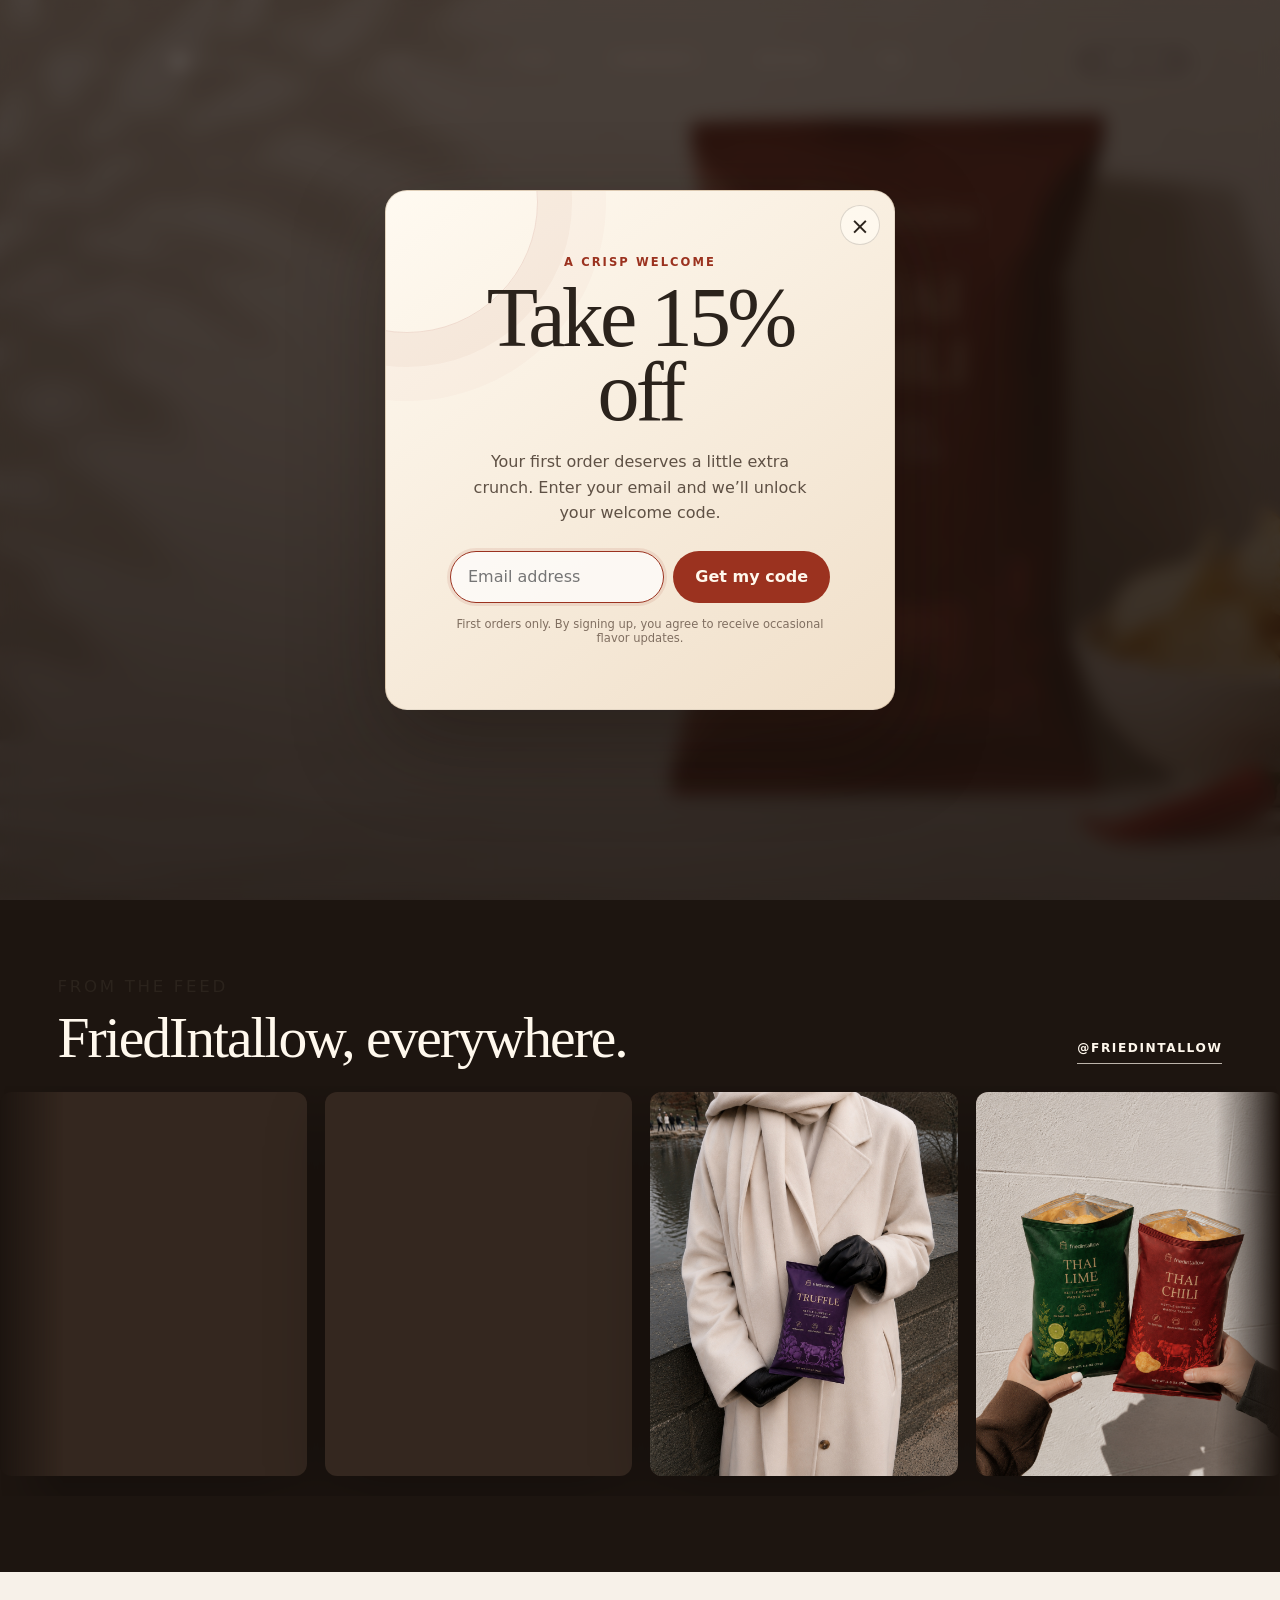
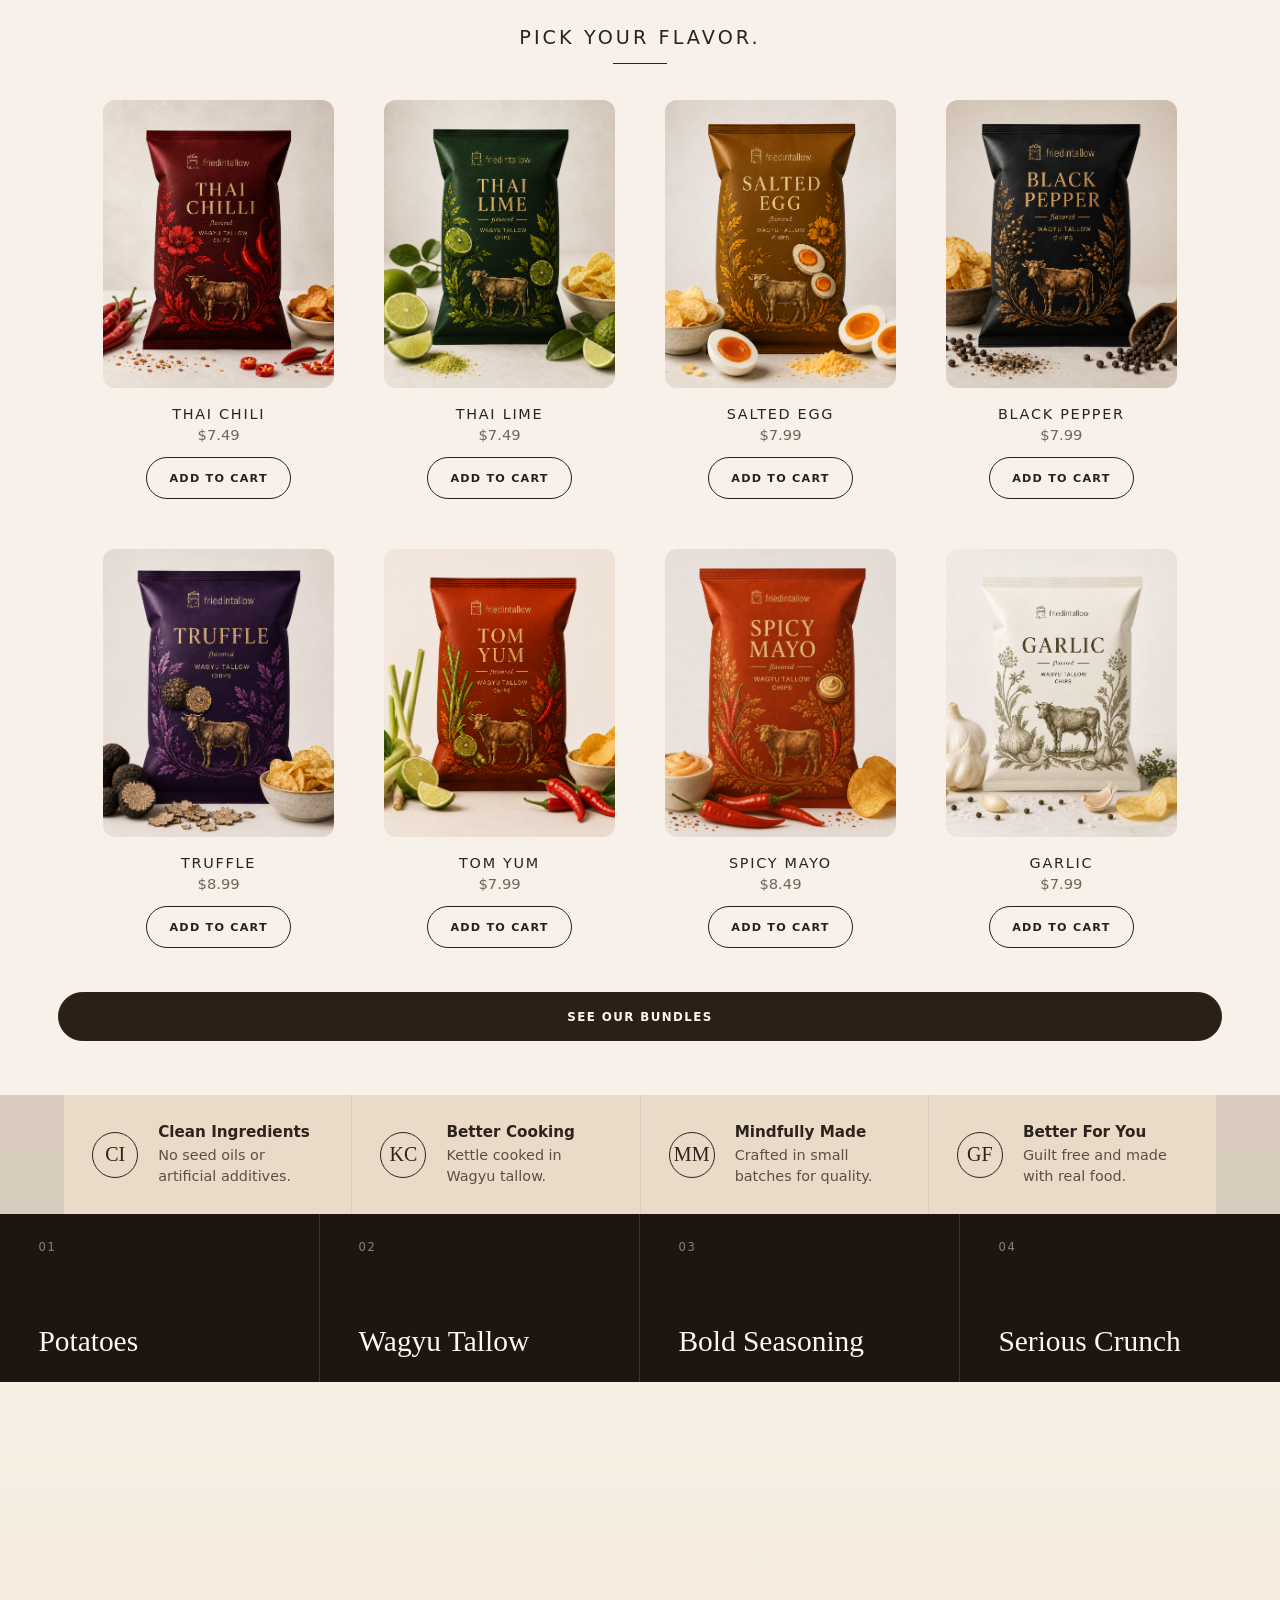
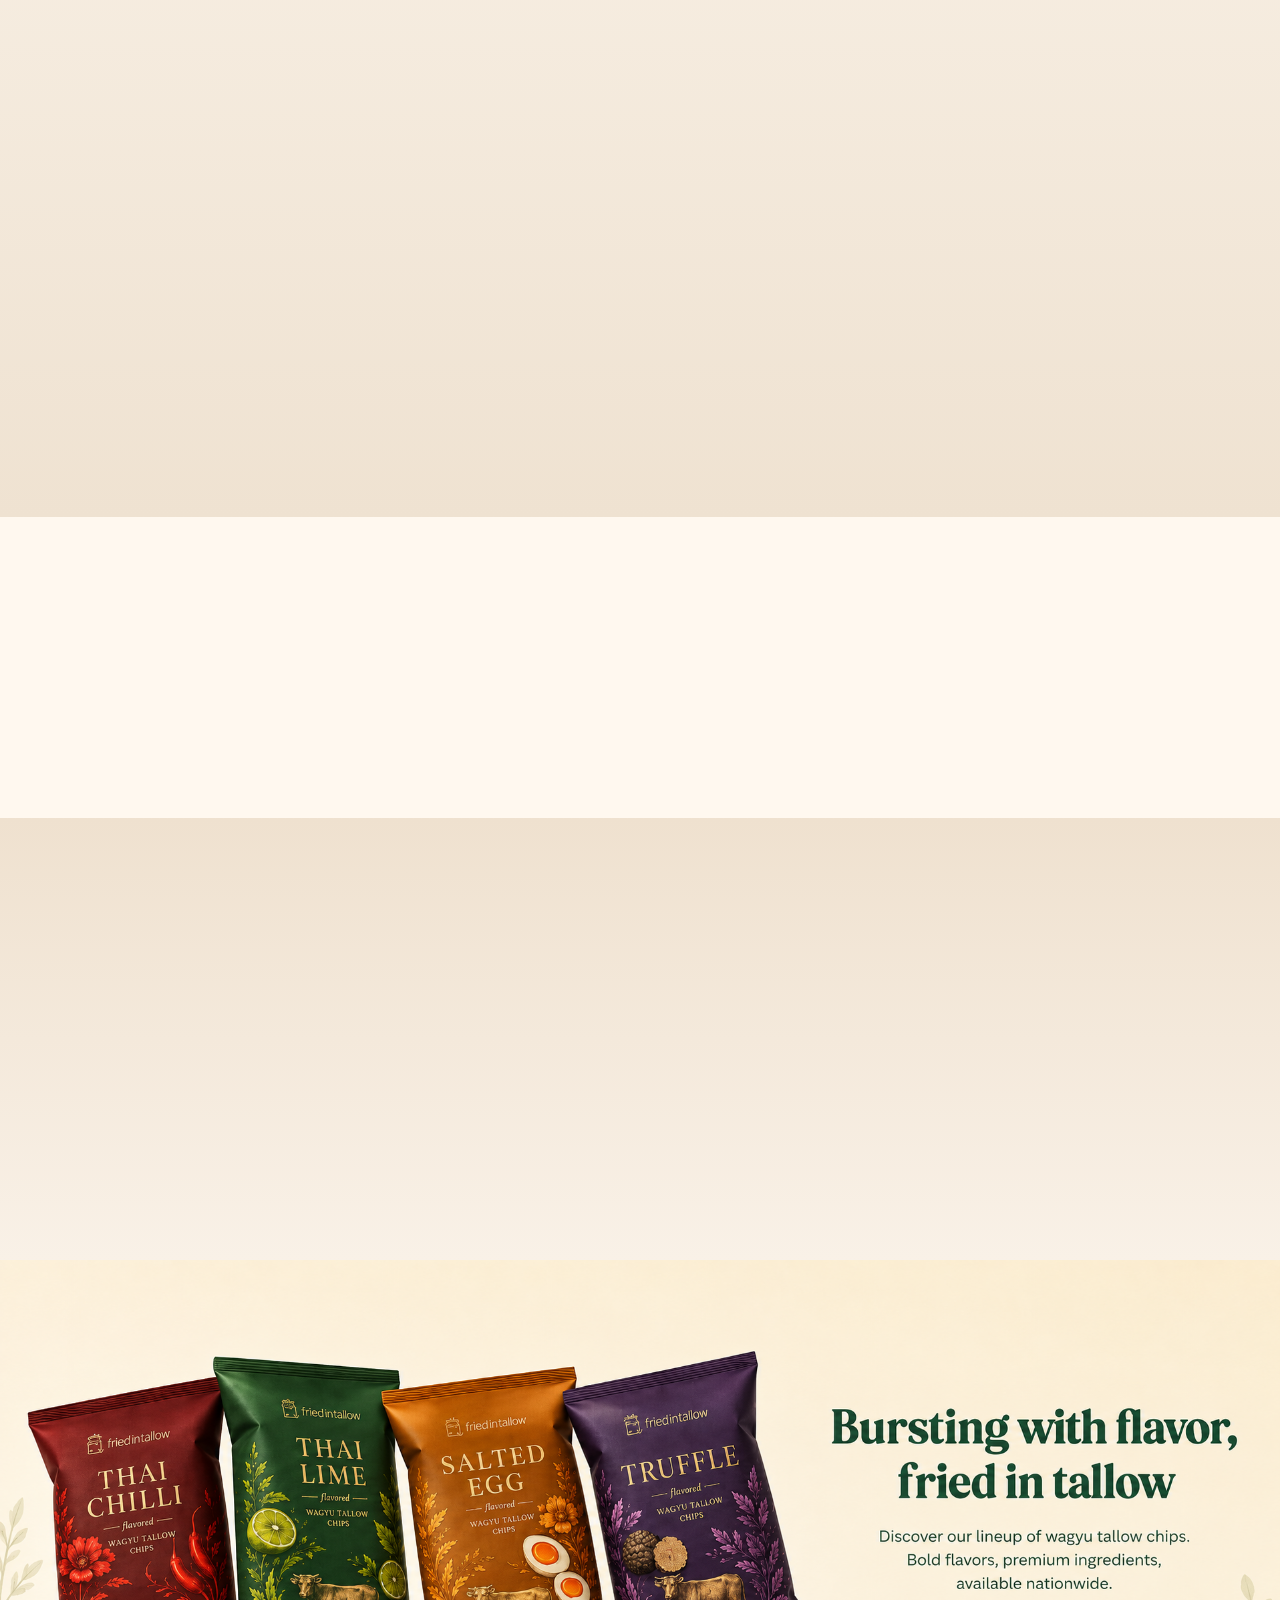
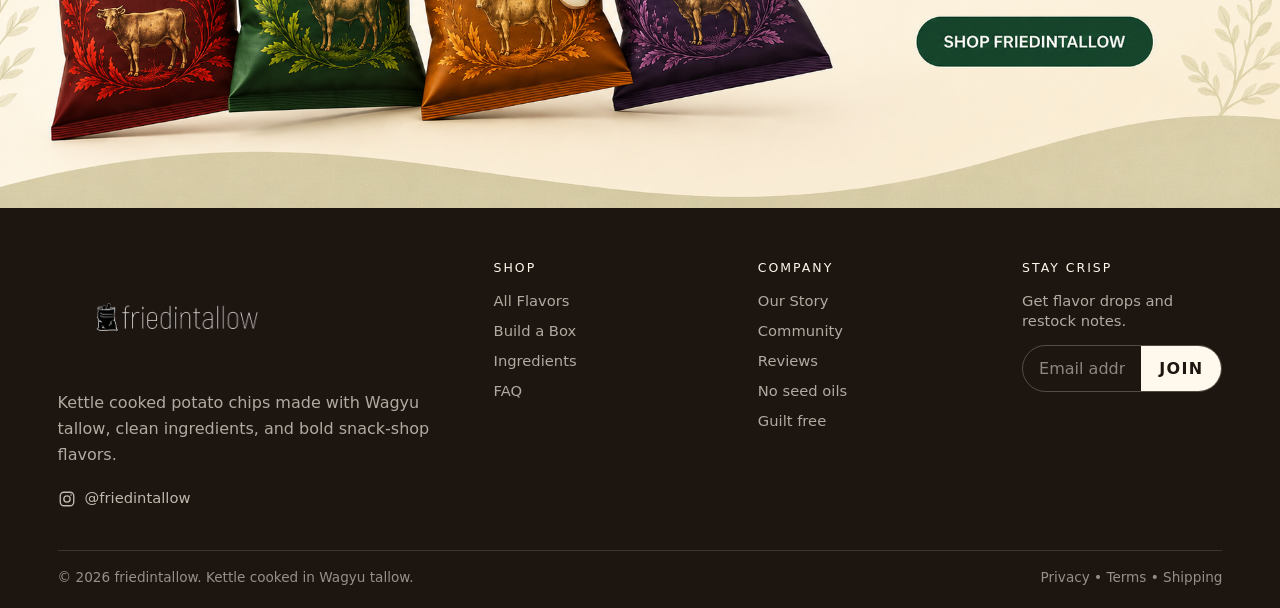
==== commit 79d7b353: "Replace Gluten free with Guilt free" ====
--- a/index.html
+++ b/index.html
@@ -3128,7 +3128,7 @@
 </div>
 <div class="benefit">
 <div class="mini">GF</div>
-<div><strong>Better For You</strong><span>Gluten free and made with real food.</span></div>
+<div><strong>Better For You</strong><span>Guilt free and made with real food.</span></div>
 </div>
 </div>
 <section aria-label="Product essentials" class="proof-strip">
@@ -3260,7 +3260,7 @@
 <p class="product-price" id="product-modal-price"></p>
 <p class="product-description" id="product-modal-description"></p>
 <div class="product-ingredients"><strong>Ingredients</strong><p id="product-modal-ingredients"></p></div>
-<ul class="product-highlights"><li>No seed oils</li><li>Gluten free</li><li>Small batch</li><li>Serious crunch</li></ul>
+<ul class="product-highlights"><li>No seed oils</li><li>Guilt free</li><li>Small batch</li><li>Serious crunch</li></ul>
 <div class="modal-buy-row">
 <div class="modal-quantity" aria-label="Quantity"><button id="modal-quantity-down" type="button">−</button><span id="modal-quantity-value">1</span><button id="modal-quantity-up" type="button">+</button></div>
 <button class="button" id="modal-add-to-cart" type="button">Add to cart</button>
@@ -3311,7 +3311,7 @@
 <a href="community.html">Community</a>
 <a href="#reviews">Reviews</a>
 <span>No seed oils</span>
-<span>Gluten free</span>
+<span>Guilt free</span>
 </div>
 <div class="footer-col">
 <h3>Stay Crisp</h3>
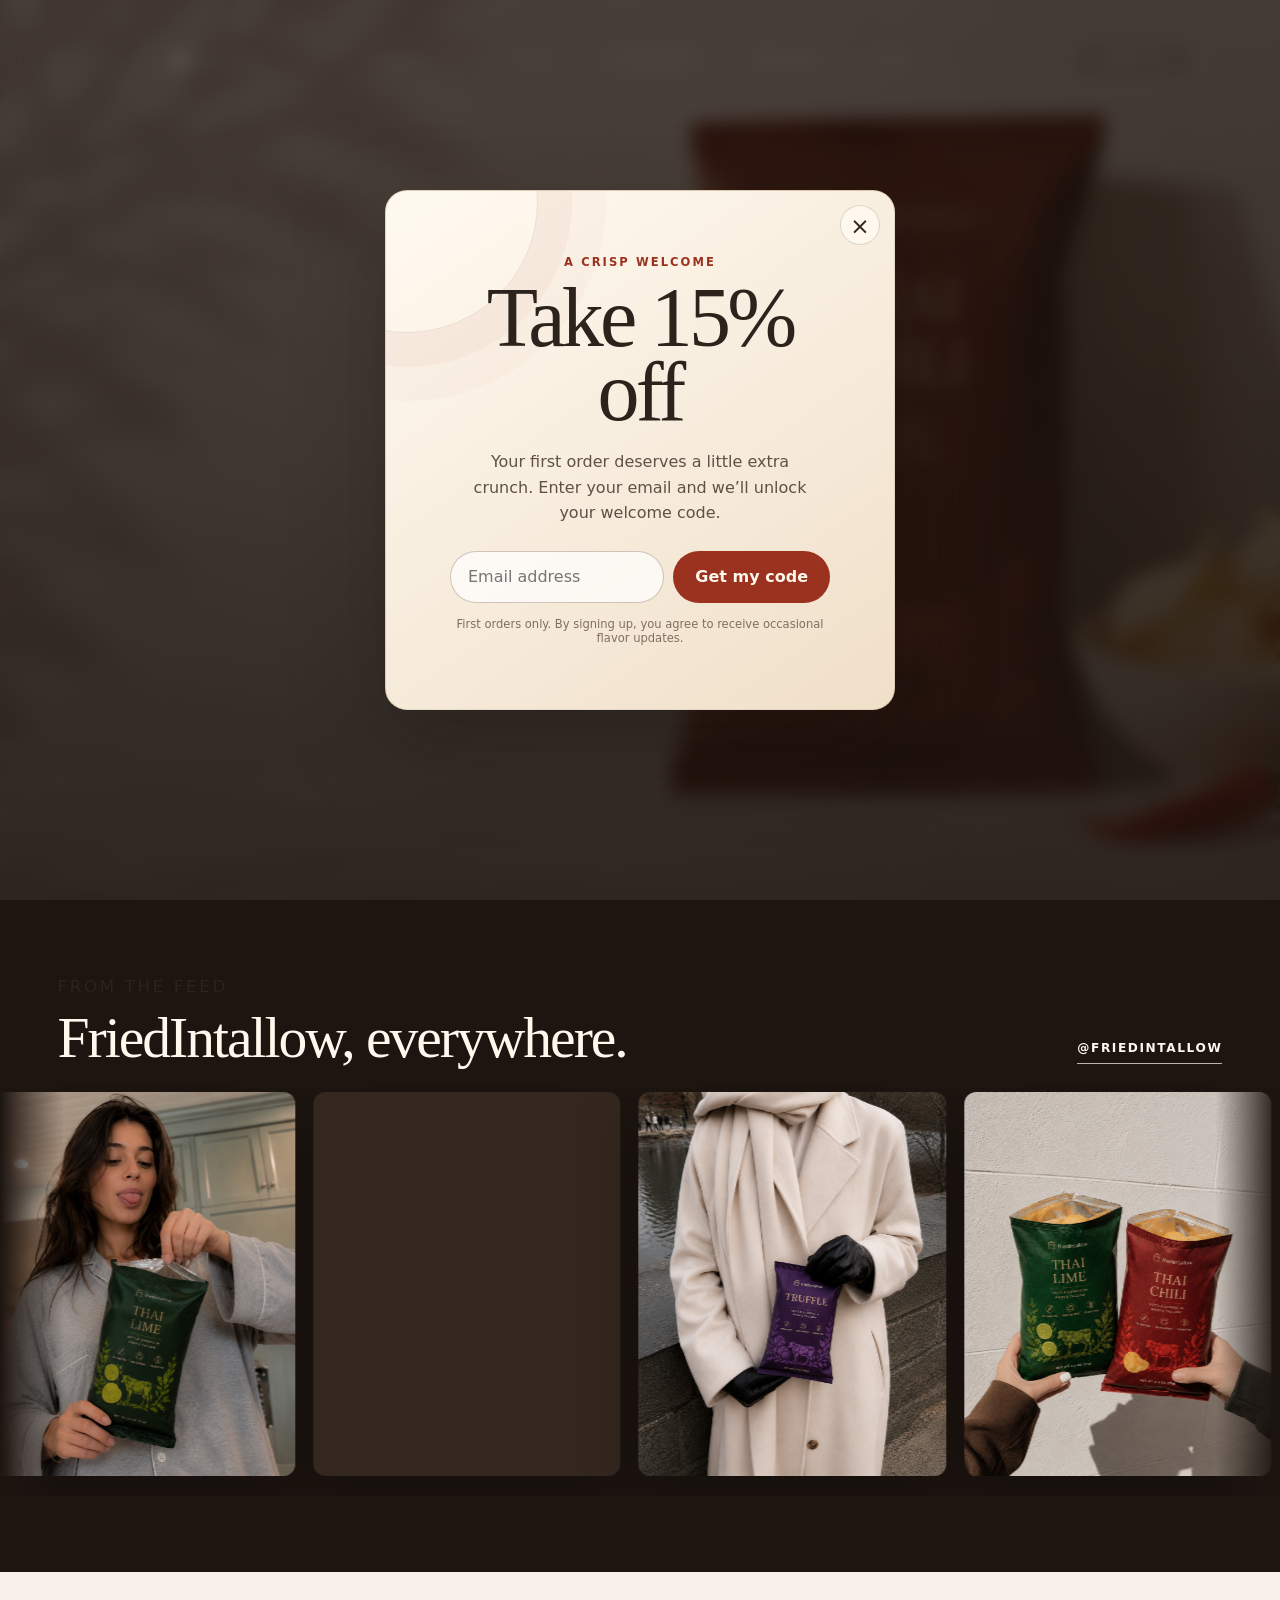
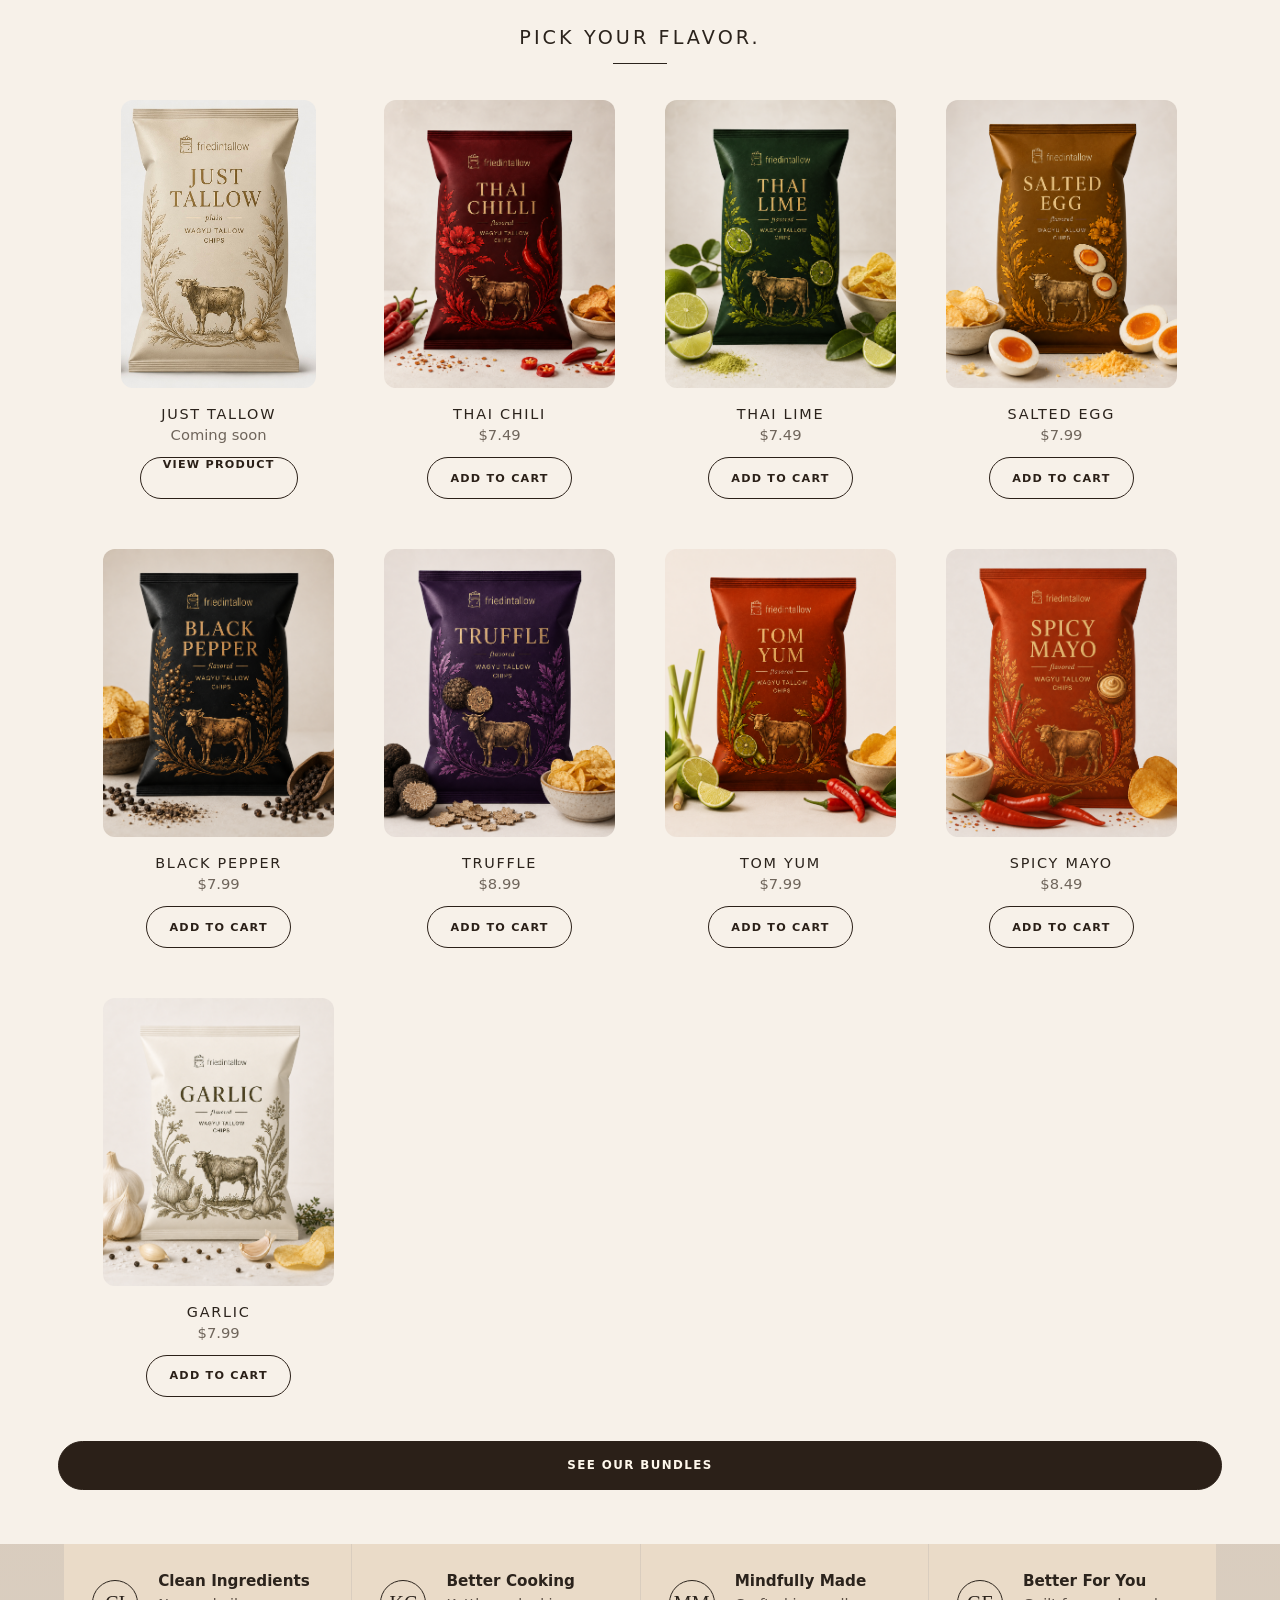
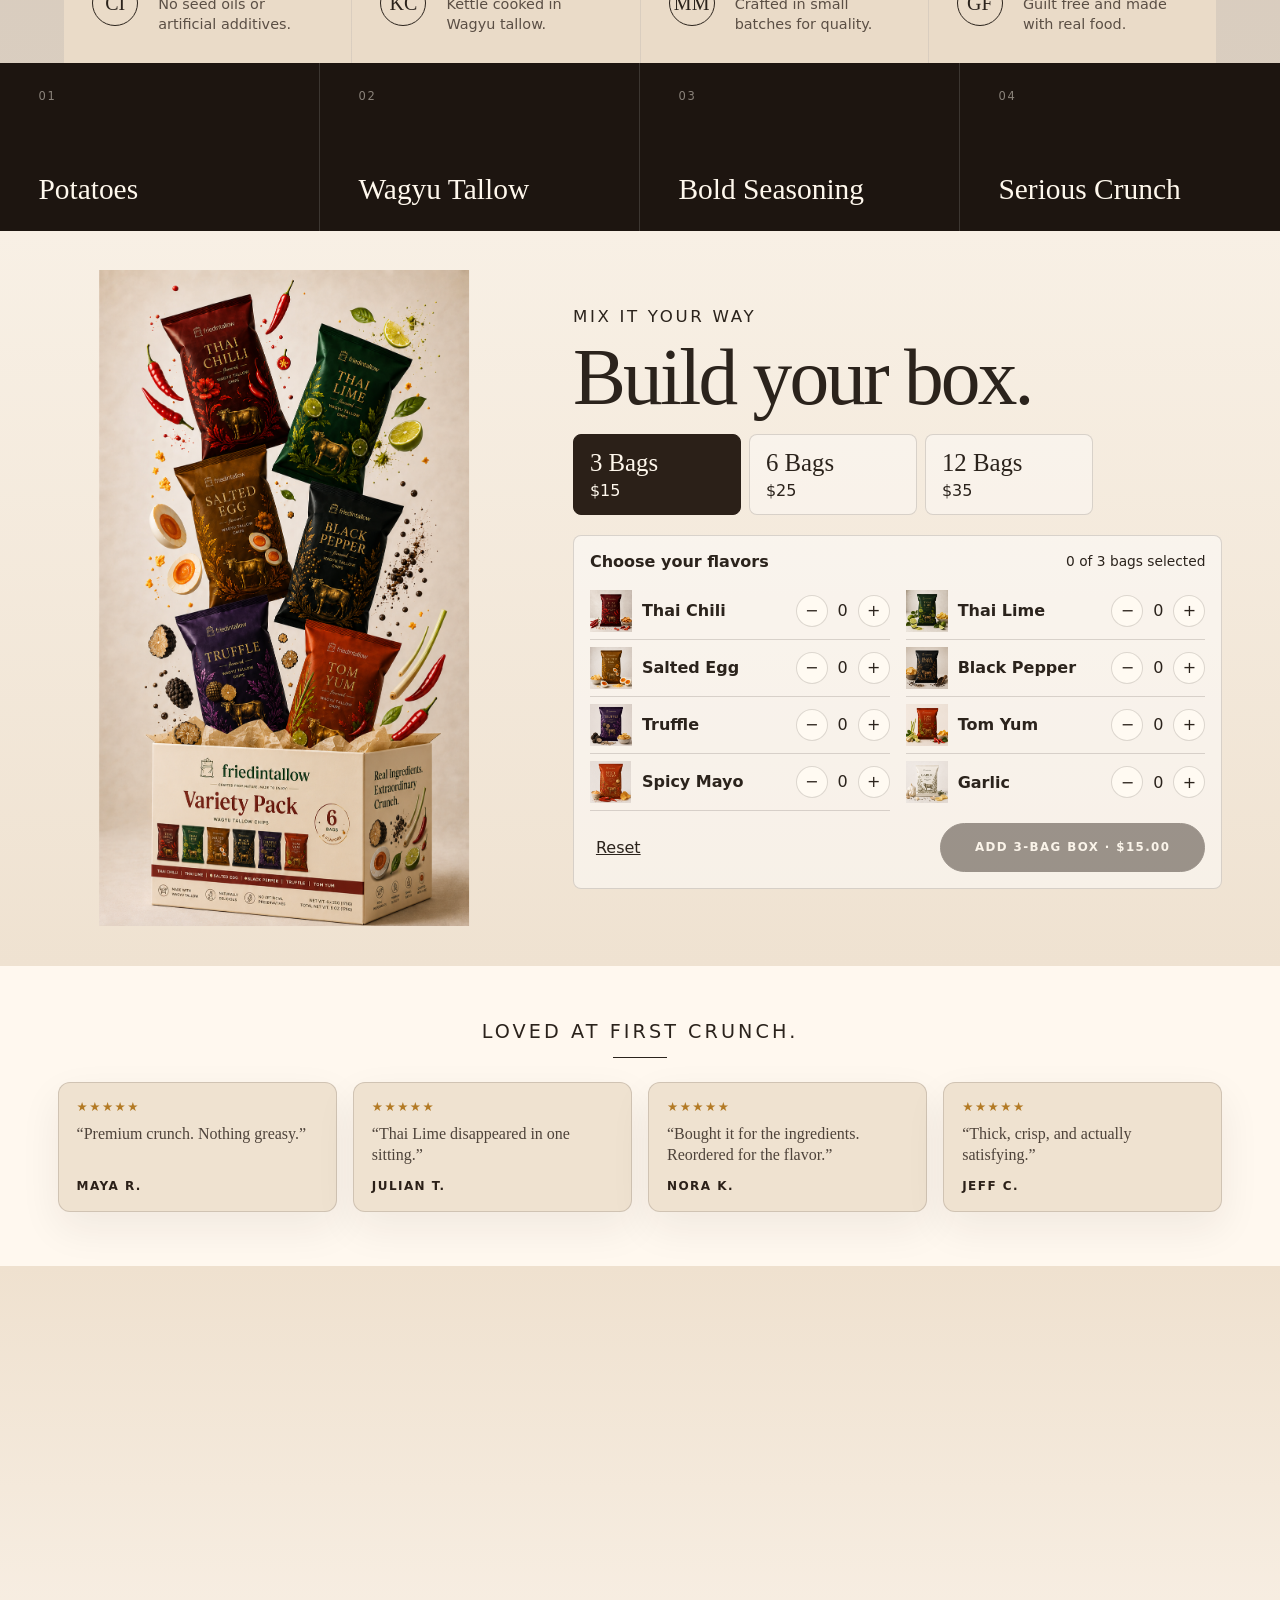
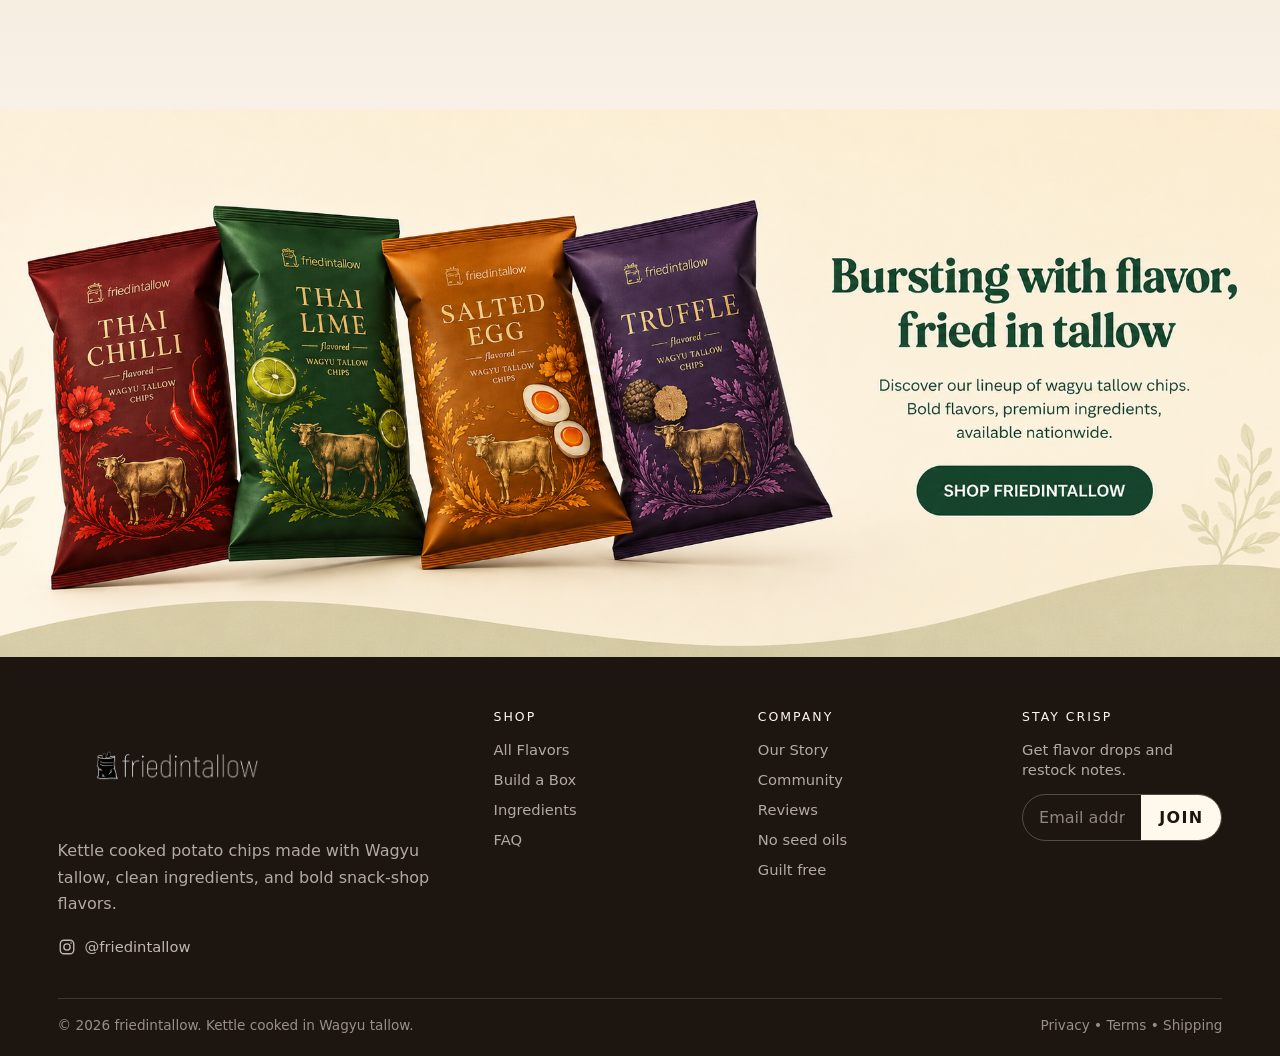
==== commit b03a1d27: "Add Just Tallow product and matching nutrition page" ====
--- a/index.html
+++ b/index.html
@@ -3062,6 +3062,12 @@
 <div class="section-kicker">Pick your flavor.</div>
 </div>
 <div class="product-row stagger">
+<article class="product-card">
+<a href="product.html?flavor=just-tallow" aria-label="View Just Tallow chips"><img alt="Just Tallow plain Wagyu tallow chips" src="just-tallow-front.png"/></a>
+<h3><a href="product.html?flavor=just-tallow">Just Tallow</a></h3>
+<p>Coming soon</p>
+<a class="add-to-cart" href="product.html?flavor=just-tallow">View product</a>
+</article>
 <article class="product-card" data-product-id="thai-chili" data-product-image="thaichilimain.png?v=20260815-1" data-product-name="Thai Chili" data-product-price="7.49">
 <img alt="Thai Chili FriedIntallow chips" src="thaichilimain.png?v=20260815-1"/>
 <h3>Thai Chili</h3>
@@ -3203,7 +3209,7 @@
 </details>
 <details>
 <summary>What flavors are available?</summary>
-<p>Thai Chili, Thai Lime, Salted Egg, Black Pepper, Truffle, Tom Yum, Spicy Mayo, and Garlic.</p>
+<p>Thai Chili, Thai Lime, Salted Egg, Black Pepper, Truffle, Tom Yum, Spicy Mayo, and Garlic. Discover Just Tallow, our plain two-ingredient chips, coming soon.</p>
 </details>
 <details>
 <summary>Is this healthy?</summary>
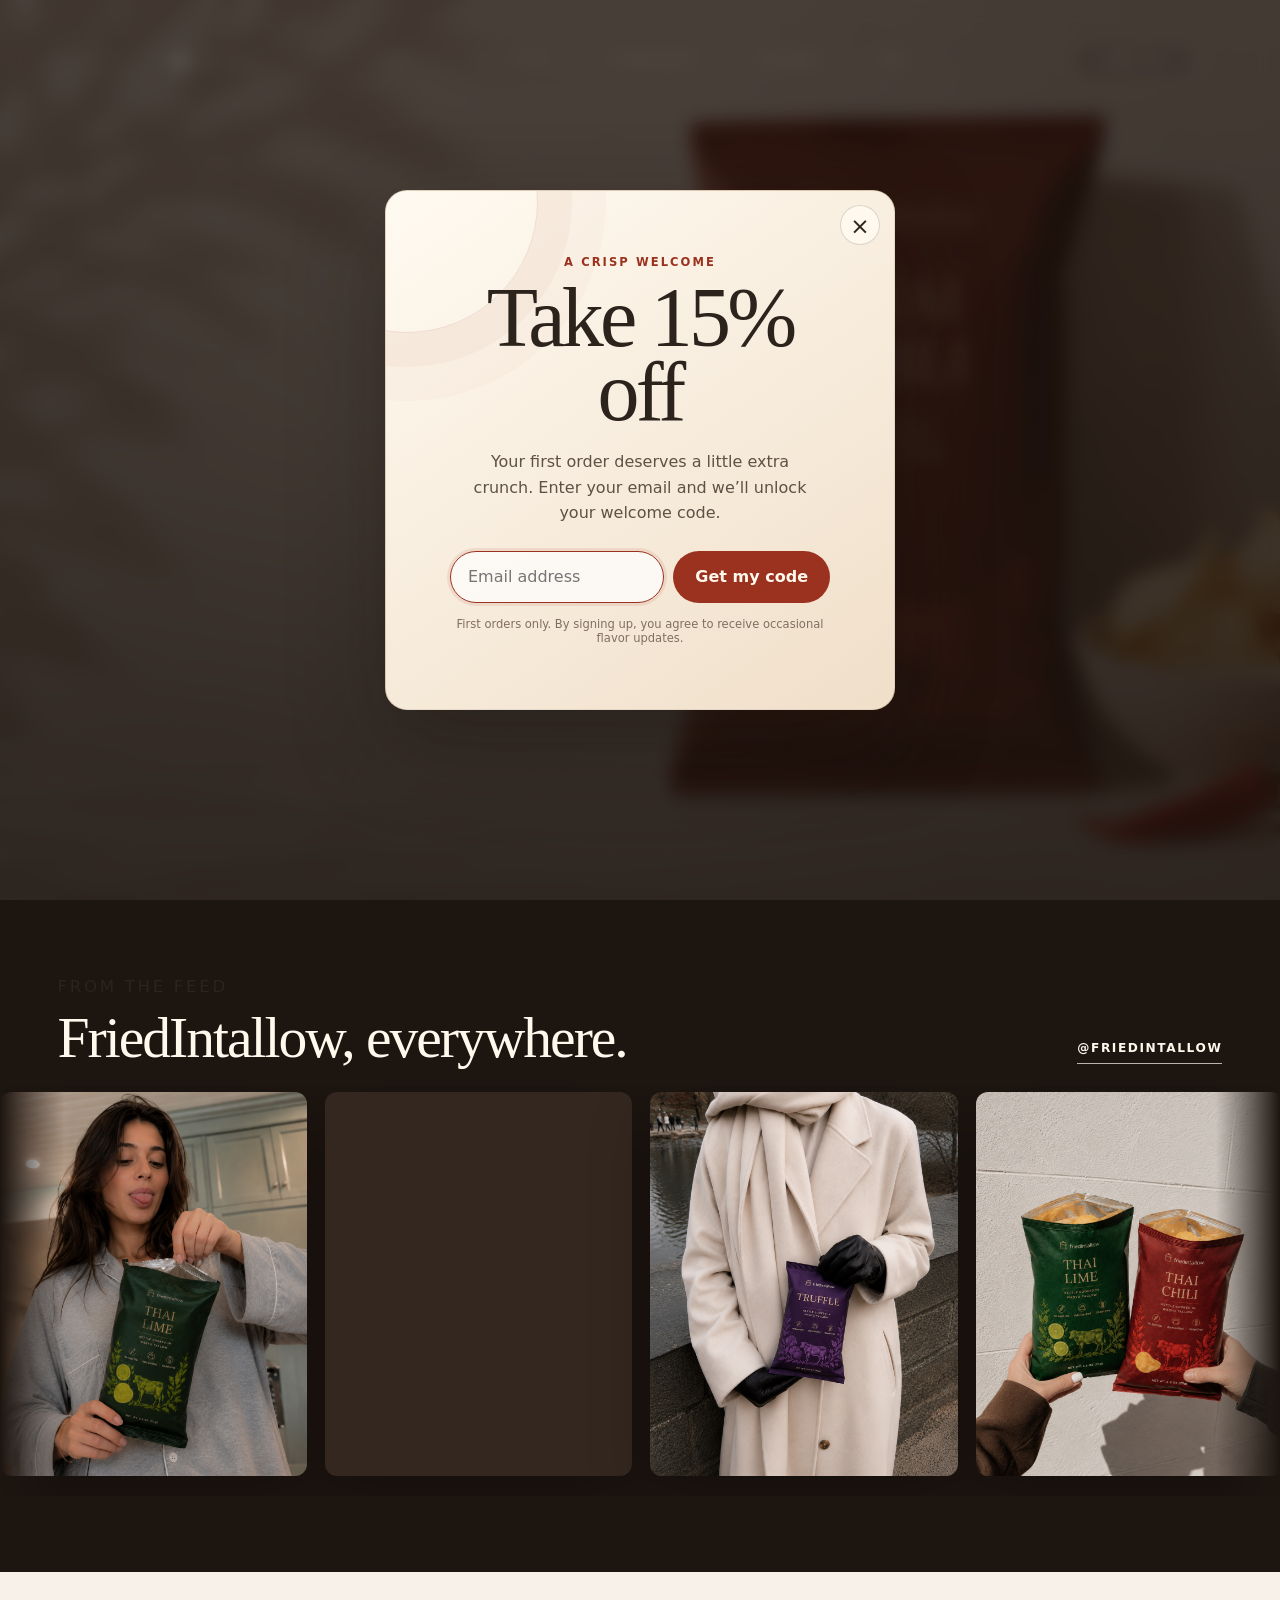
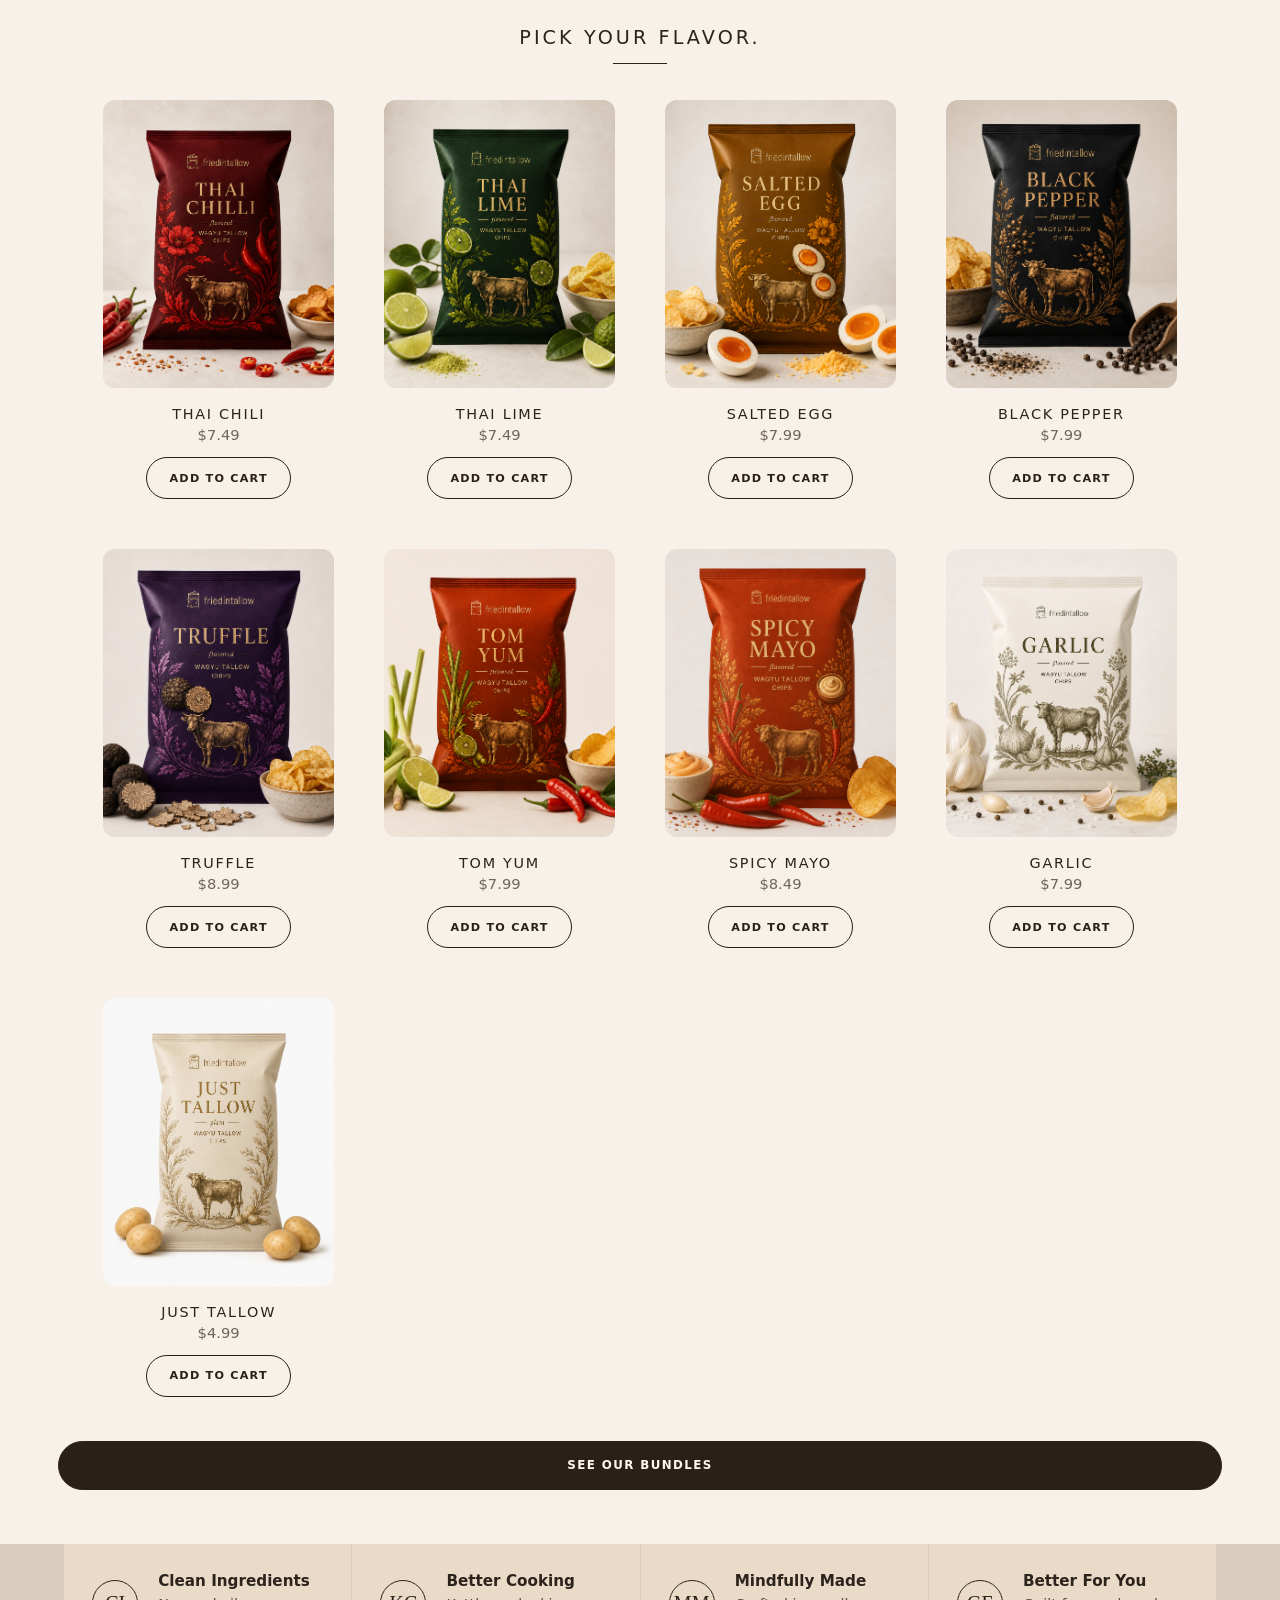
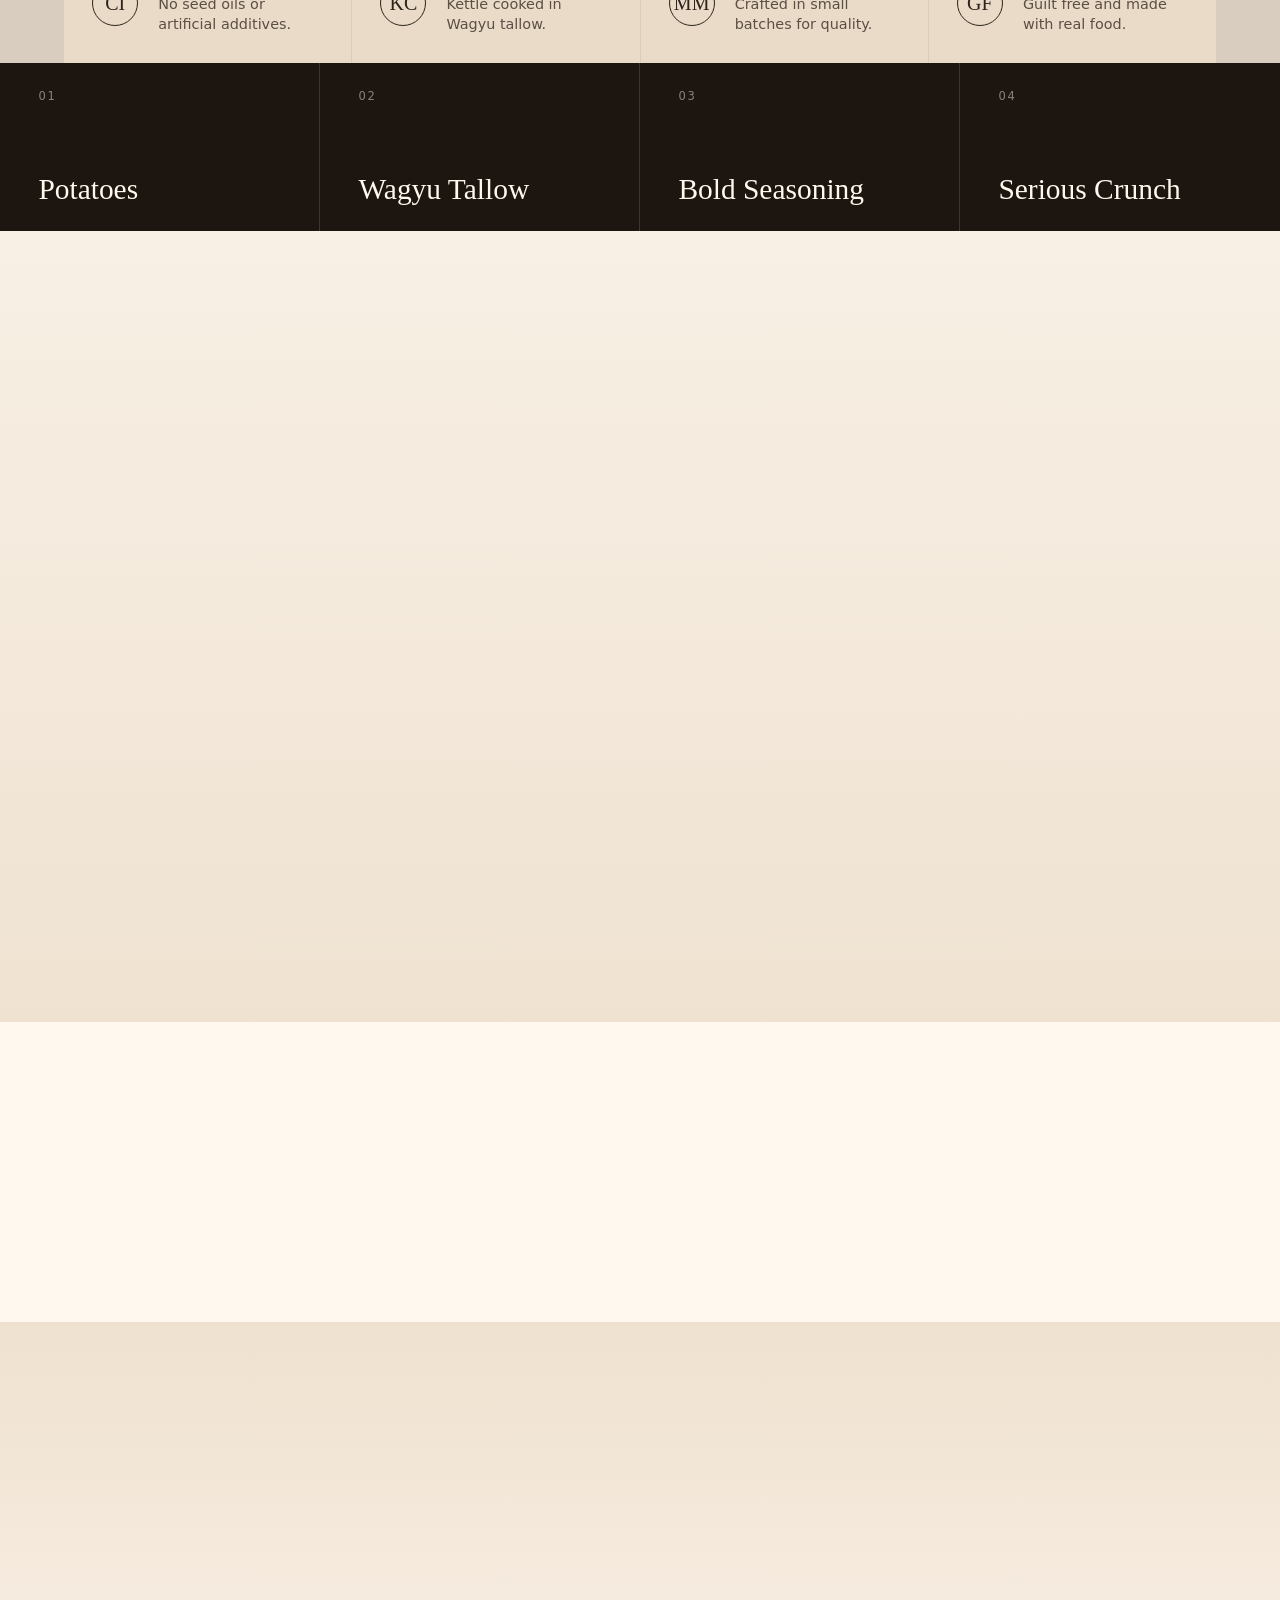
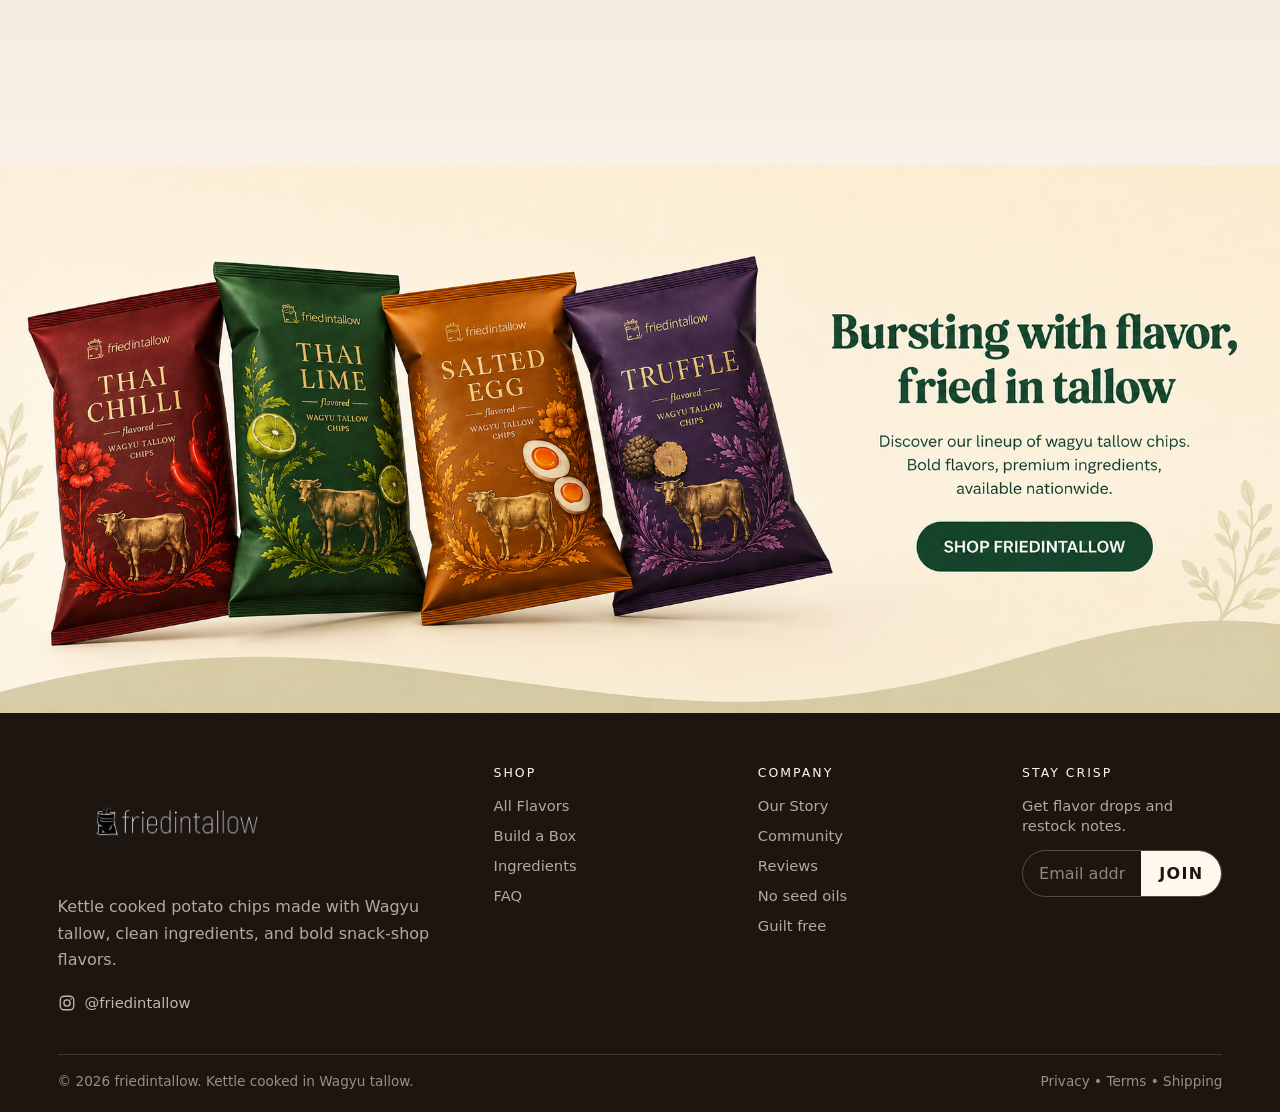
==== commit 6e537c08: "Enable Just Tallow at $4.99, list last, and use hero photo" ====
--- a/index.html
+++ b/index.html
@@ -3062,12 +3062,6 @@
 <div class="section-kicker">Pick your flavor.</div>
 </div>
 <div class="product-row stagger">
-<article class="product-card">
-<a href="product.html?flavor=just-tallow" aria-label="View Just Tallow chips"><img alt="Just Tallow plain Wagyu tallow chips" src="just-tallow-front.png"/></a>
-<h3><a href="product.html?flavor=just-tallow">Just Tallow</a></h3>
-<p>Coming soon</p>
-<a class="add-to-cart" href="product.html?flavor=just-tallow">View product</a>
-</article>
 <article class="product-card" data-product-id="thai-chili" data-product-image="thaichilimain.png?v=20260815-1" data-product-name="Thai Chili" data-product-price="7.49">
 <img alt="Thai Chili FriedIntallow chips" src="thaichilimain.png?v=20260815-1"/>
 <h3>Thai Chili</h3>
@@ -3114,6 +3108,12 @@
 <img alt="Garlic FriedIntallow chips" src="garlic-grid-style.png"/>
 <h3>Garlic</h3>
 <p>$7.99</p>
+<button class="add-to-cart" type="button">Add to cart</button>
+</article>
+<article class="product-card" data-product-id="just-tallow" data-product-image="just-tallow-hero.png" data-product-name="Just Tallow" data-product-price="4.99">
+<img alt="Just Tallow plain Wagyu tallow chips" src="just-tallow-hero.png"/>
+<h3>Just Tallow</h3>
+<p>$4.99</p>
 <button class="add-to-cart" type="button">Add to cart</button>
 </article>
 </div>
@@ -3209,7 +3209,7 @@
 </details>
 <details>
 <summary>What flavors are available?</summary>
-<p>Thai Chili, Thai Lime, Salted Egg, Black Pepper, Truffle, Tom Yum, Spicy Mayo, and Garlic. Discover Just Tallow, our plain two-ingredient chips, coming soon.</p>
+<p>Thai Chili, Thai Lime, Salted Egg, Black Pepper, Truffle, Tom Yum, Spicy Mayo, Garlic, and Just Tallow — our plain two-ingredient chips.</p>
 </details>
 <details>
 <summary>Is this healthy?</summary>
@@ -3399,6 +3399,11 @@
         description: "Roasted garlic flavor with a savory, buttery finish. Big aroma, clean ingredients, and a satisfying Wagyu-tallow crunch.",
         ingredients: "Garlic Powder, Garlic Sea Salt, Wagyu Tallow",
         images: ["garlicmain.png", "garlic-2.png"]
+      },
+      "just-tallow": {
+        description: "Two simple ingredients. Potatoes cooked in Wagyu beef tallow for a rich, crisp crunch with nothing extra.",
+        ingredients: "Potatoes, Wagyu Beef Tallow.",
+        images: ["just-tallow-hero.png", "just-tallow-front.png", "just-tallow-back.png"]
       }
     };
 
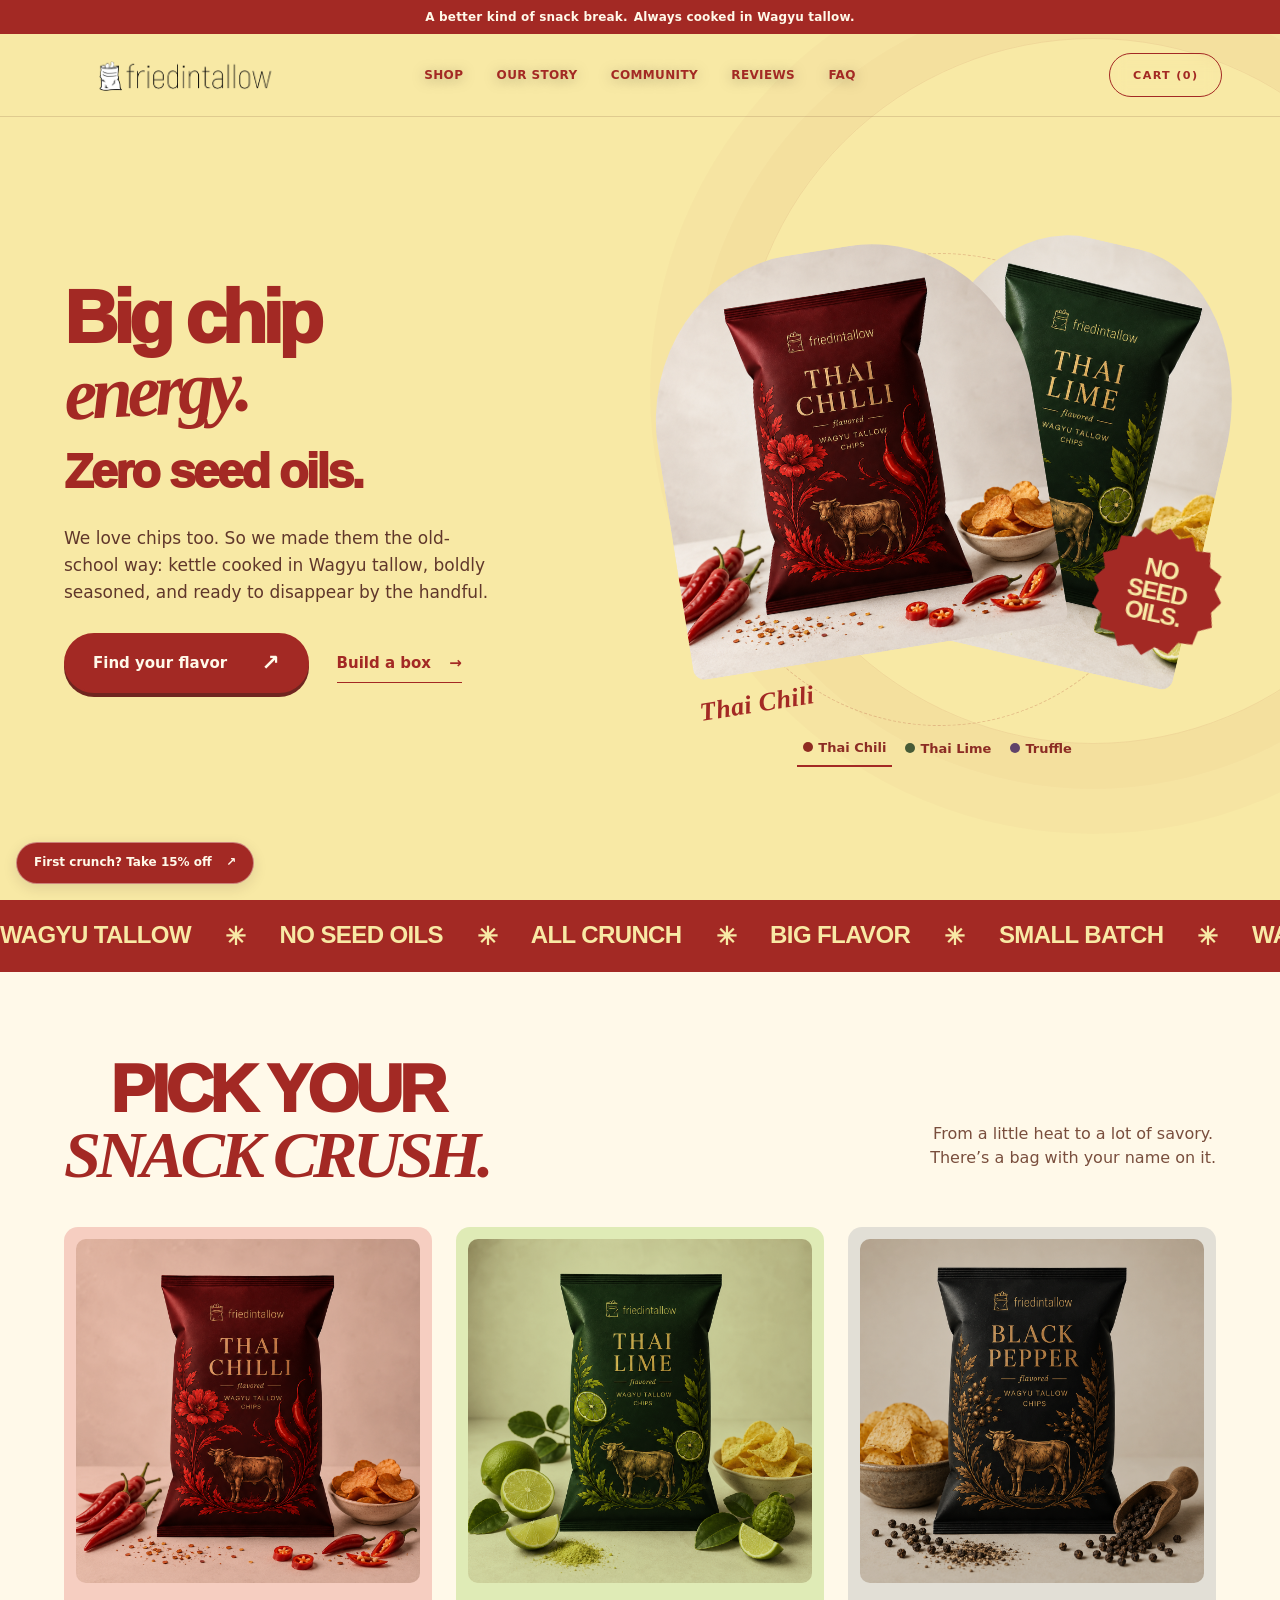
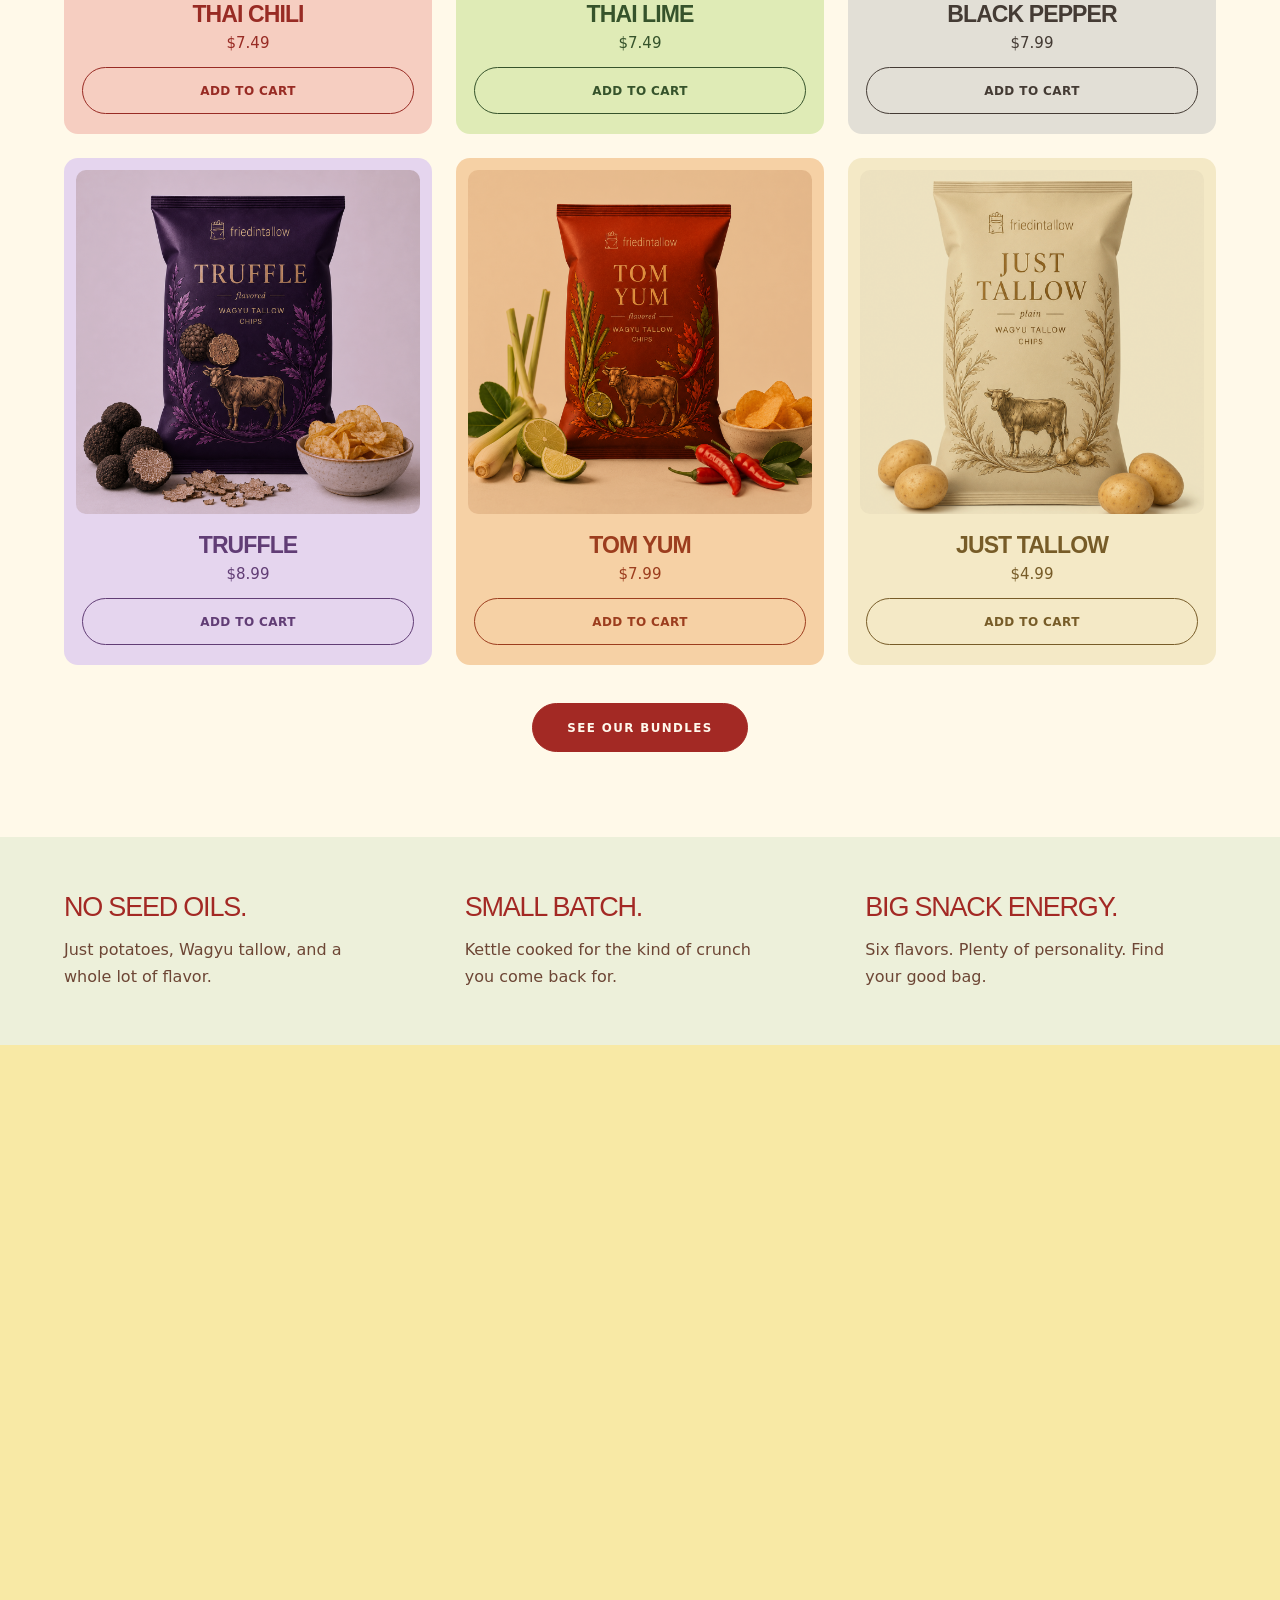
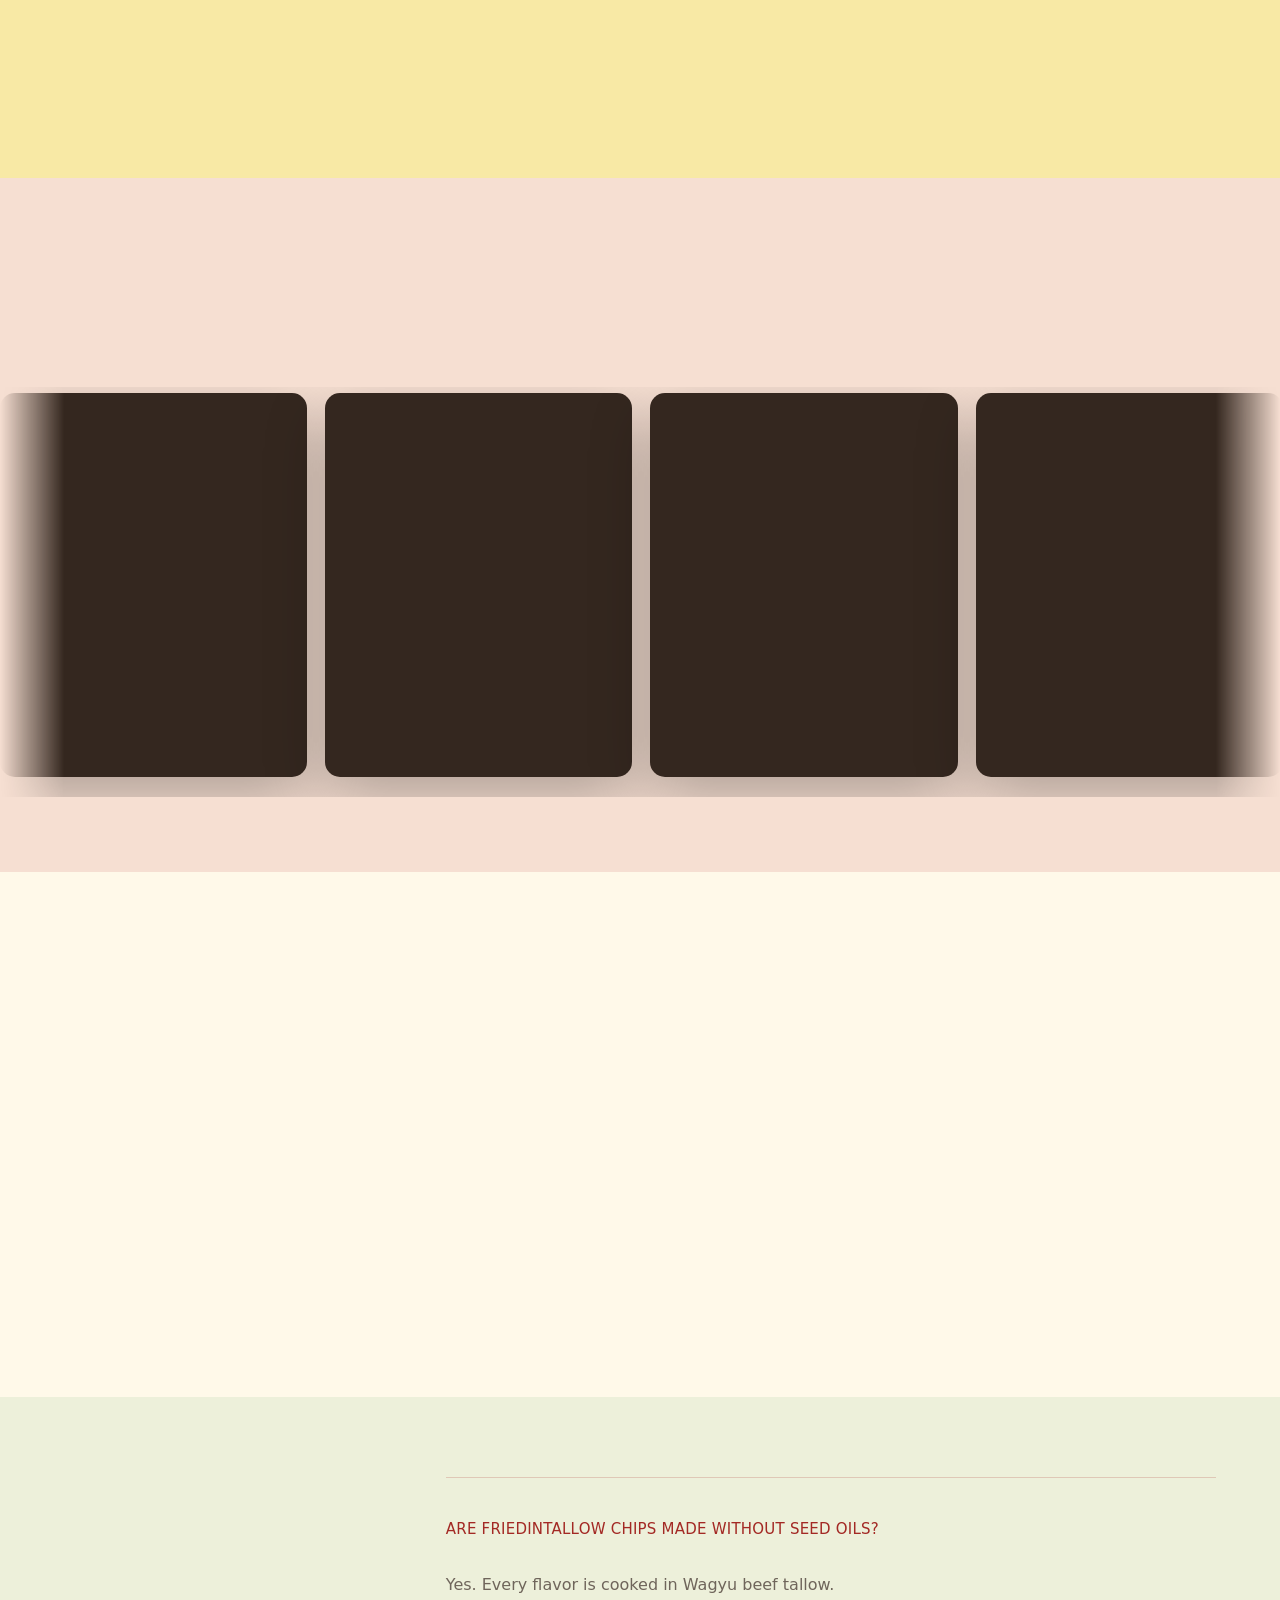
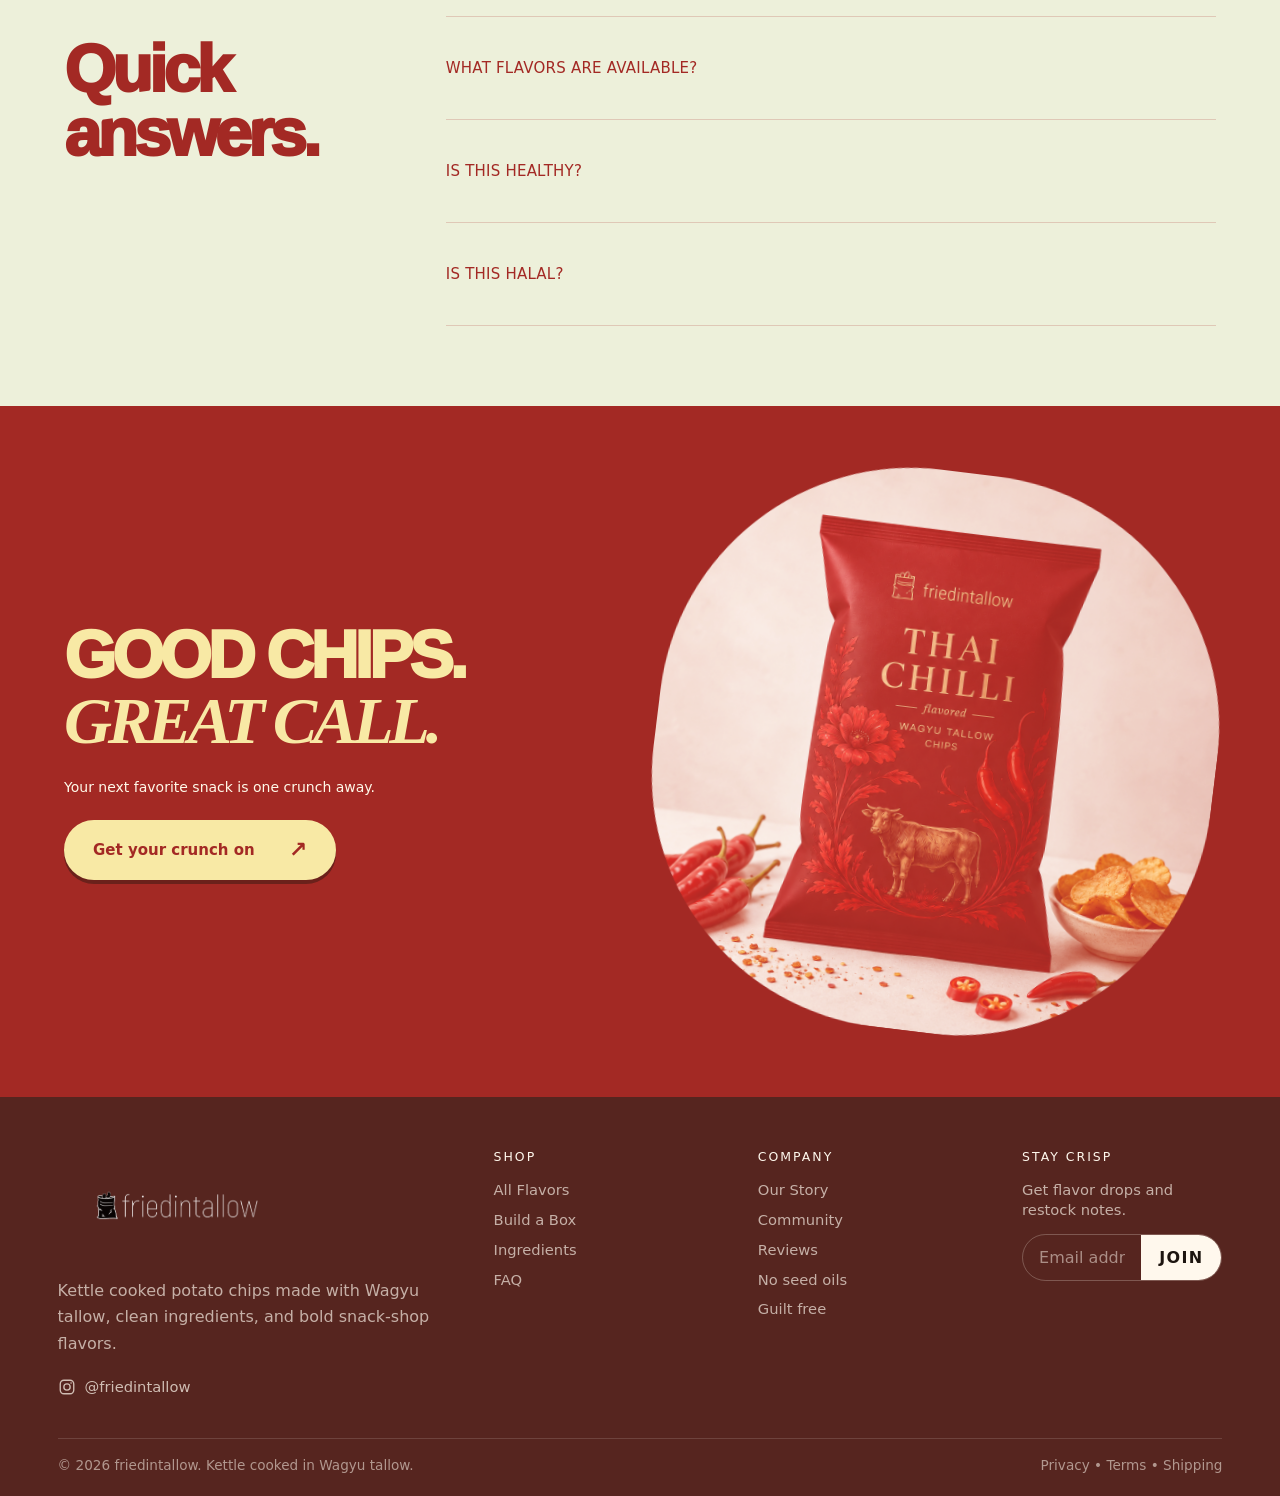
==== commit 28471b18: "Refresh FriedIntallow with playful CPG styling and six-flavor lineup" ====
--- a/index.html
+++ b/index.html
@@ -1952,7 +1952,7 @@
       }
     }
 
-  
+
 
     /* Visual-first revision */
     .hero {
@@ -2877,8 +2877,14 @@
 @media(max-width:980px){.bundle{grid-template-columns:1fr}.bundle-stage{width:100%;height:min(58vw,440px)}}
 @media(max-width:720px){.bundle{padding-block:46px}.bundle-stage{height:clamp(280px,78vw,390px)}.bundle-stage img{width:100%;transform:scale(1.12)}.bundle .plan{padding:12px 10px}.bundle .plan strong{font-size:1.1rem}.bundle .bundle-flavors{grid-template-columns:1fr}.bundle .bundle-builder{padding:14px}}
 </style>
+<meta name="description" content="Big flavor. Proper crunch. Discover potato chips kettle cooked in Wagyu tallow, without seed oils. Shop six flavors or build your own box.">
+<link rel="preload" as="image" href="thaichilimain.png">
+  <link rel="stylesheet" href="assets/experience/site.css">
+  <script src="assets/experience/availability.js"></script>
+  <script src="assets/experience/site.js" defer></script>
+  <link rel="stylesheet" href="assets/experience/home.css">
 </head>
-<body>
+<body class="fit-home">
 <nav aria-label="Primary navigation" class="nav">
 <a aria-label="friedIntallow home" href="#top">
 <img alt="FriedIntallow" class="logo" src="assets/friedintallow-logo-transparent.png"/>
@@ -2891,8 +2897,89 @@
 </nav>
 <div class="mobile-menu" hidden="" id="mobile-menu"><a href="shop.html">Shop</a><a href="story.html">Our Story</a><a href="community.html">Community</a><a href="#reviews">Reviews</a><a href="#faq">FAQ</a></div>
 <main id="top">
-<section aria-labelledby="hero-title" class="section hero hero-centered"><div class="hero-center-wrap reveal"><p class="eyebrow">We love chips too with</p><h1 id="hero-title">No Seed Oils!</h1><p class="lede">Kettle cooked in Wagyu tallow.</p><div class="hero-actions"><a class="button" href="shop.html">Shop the flavors</a></div></div></section><section aria-labelledby="instagram-title" class="instagram-section" id="instagram">
-<div class="instagram-head reveal"><div><p class="eyebrow">From the feed</p><h2 id="instagram-title">FriedIntallow, everywhere.</h2></div><a class="instagram-handle" href="https://instagram.com/friedintallow" rel="noopener" target="_blank">@friedintallow</a></div>
+<div class="fit-announcement">A better kind of snack break. <span>Always cooked in Wagyu tallow.</span></div>
+<section aria-labelledby="hero-title" class="home-hero">
+  <div class="hero-editorial">
+    <h1 id="hero-title">Big chip<br><em>energy.</em><br><span class="hero-punchline">Zero seed oils.</span></h1>
+    <p class="hero-description">We love chips too. So we made them the old-school way: kettle cooked in Wagyu tallow, boldly seasoned, and ready to disappear by the handful.</p>
+    <div class="hero-cta-row"><a class="fit-button" href="#shop">Find your flavor <span aria-hidden="true">↗</span></a><a class="fit-text-link" href="shop.html#bundles">Build a box <span aria-hidden="true">→</span></a></div>
+  </div>
+  <div class="hero-art" aria-label="Explore our signature flavors">
+    <span class="hero-orbit" aria-hidden="true"></span>
+    <figure class="flavor-photo flavor-photo-back"><img src="thailimemain.png" alt="Thai Lime chips" width="1254" height="1254"></figure>
+    <figure class="flavor-photo flavor-photo-front"><img id="hero-flavor-image" src="thaichilimain.png" alt="Thai Chili Wagyu tallow chips" width="1254" height="1254" fetchpriority="high"><figcaption><span id="hero-flavor-name">Thai Chili</span></figcaption></figure>
+    <div class="hero-seal" aria-label="Kettle cooked, zero seed oils"><strong>NO<br>SEED<br>OILS.</strong></div>
+    <div class="hero-flavor-picker" role="group" aria-label="Featured flavor"><button type="button" class="flavor-choice active" data-hero-flavor="thai-chili" aria-pressed="true"><span style="--swatch:#8f2c21"></span>Thai Chili</button><button type="button" class="flavor-choice" data-hero-flavor="thai-lime" aria-pressed="false"><span style="--swatch:#475b37"></span>Thai Lime</button><button type="button" class="flavor-choice" data-hero-flavor="truffle" aria-pressed="false"><span style="--swatch:#60436a"></span>Truffle</button></div>
+  </div>
+
+</section>
+<div class="crunch-ribbon" aria-label="Wagyu tallow. No seed oils. All crunch."><div class="crunch-track"><span>Wagyu tallow <b>✳</b> No seed oils <b>✳</b> All crunch <b>✳</b> Big flavor <b>✳</b> Small batch <b>✳</b>&nbsp;</span><span aria-hidden="true">Wagyu tallow <b>✳</b> No seed oils <b>✳</b> All crunch <b>✳</b> Big flavor <b>✳</b> Small batch <b>✳</b>&nbsp;</span></div></div>
+<section class="section short flavors" id="shop">
+<div class="reveal">
+<div class="flavor-heading"><h2>PICK YOUR<br><em>SNACK CRUSH.</em></h2><p>From a little heat to a lot of savory.<br>There’s a bag with your name on it.</p></div>
+</div>
+<div class="product-row stagger">
+<article class="product-card" data-product-id="thai-chili" data-flavor="thai-chili" data-product-image="thaichilimain.png?v=20260815-1" data-product-name="Thai Chili" data-product-price="7.49">
+<img alt="Thai Chili FriedIntallow chips" src="thaichilimain.png?v=20260815-1"/>
+<h3>Thai Chili</h3>
+<p>$7.49</p>
+<button class="add-to-cart" type="button">Add to cart</button>
+</article>
+<article class="product-card" data-product-id="thai-lime" data-flavor="thai-lime" data-product-image="thailimemain.png?v=20260815-1" data-product-name="Thai Lime" data-product-price="7.49">
+<img alt="Thai Lime FriedIntallow chips" src="thailimemain.png?v=20260815-1"/>
+<h3>Thai Lime</h3>
+<p>$7.49</p>
+<button class="add-to-cart" type="button">Add to cart</button>
+</article>
+<article class="product-card" data-product-id="black-pepper" data-flavor="black-pepper" data-product-image="blackpeppermain.png?v=20260815-1" data-product-name="Black Pepper" data-product-price="7.99">
+<img alt="Black Pepper FriedIntallow chips" src="blackpeppermain.png?v=20260815-1"/>
+<h3>Black Pepper</h3>
+<p>$7.99</p>
+<button class="add-to-cart" type="button">Add to cart</button>
+</article>
+<article class="product-card" data-product-id="truffle" data-flavor="truffle" data-product-image="trufflemain.png?v=20260815-1" data-product-name="Truffle" data-product-price="8.99">
+<img alt="Truffle FriedIntallow chips" src="trufflemain.png?v=20260815-1"/>
+<h3>Truffle</h3>
+<p>$8.99</p>
+<button class="add-to-cart" type="button">Add to cart</button>
+</article>
+<article class="product-card" data-product-id="tom-yum" data-flavor="tom-yum" data-product-image="tomyummain.png?v=20260815-1" data-product-name="Tom Yum" data-product-price="7.99">
+<img alt="Tom Yum FriedIntallow chips" src="tomyummain.png?v=20260815-1"/>
+<h3>Tom Yum</h3>
+<p>$7.99</p>
+<button class="add-to-cart" type="button">Add to cart</button>
+</article>
+<article class="product-card" data-product-id="just-tallow" data-flavor="just-tallow" data-product-image="just-tallow-hero.png" data-product-name="Just Tallow" data-product-price="4.99">
+<img alt="Just Tallow plain Wagyu tallow chips" src="just-tallow-hero.png"/>
+<h3>Just Tallow</h3>
+<p>$4.99</p>
+<button class="add-to-cart" type="button">Add to cart</button>
+</article>
+</div>
+<a class="button" href="shop.html#bundles">See our bundles</a>
+</section>
+<section id="ingredients" class="open-benefits" aria-label="The good stuff"><div><h3>No seed oils.</h3><p>Just potatoes, Wagyu tallow, and a whole lot of flavor.</p></div><div><h3>Small batch.</h3><p>Kettle cooked for the kind of crunch you come back for.</p></div><div><h3>Big snack energy.</h3><p>Six flavors. Plenty of personality. Find your good bag.</p></div></section>
+<section class="section bundle" id="bundles">
+<div aria-label="FriedIntallow flavor bundle" class="bundle-stage reveal">
+<img alt="Thai Chili and Thai Lime flavor inspiration" src="thaichilimain.png?v=20260815-1"/>
+</div>
+<div class="reveal">
+
+<h2>YOUR BOX.<br><em>YOUR RULES.</em></h2><p class="bundle-intro">A little of this. A lot of that. Mix your favorite flavors into one seriously good delivery.</p>
+<div aria-label="Choose a bundle size" class="plans" role="group">
+<button aria-pressed="true" class="plan active" data-bundle-price="15" data-bundle-size="3" type="button"><strong>3 Bags</strong><span>$15</span></button>
+<button aria-pressed="false" class="plan" data-bundle-price="25" data-bundle-size="6" type="button"><strong>6 Bags</strong><span>$25</span></button>
+<button aria-pressed="false" class="plan" data-bundle-price="35" data-bundle-size="12" type="button"><strong>12 Bags</strong><span>$35</span></button>
+</div>
+<div class="bundle-builder" id="bundle-builder">
+<div class="bundle-builder-header"><strong>Choose your flavors</strong><p aria-live="polite" class="bundle-progress" id="bundle-progress">0 of 3 bags selected</p></div>
+<div class="bundle-flavors" id="bundle-flavors"></div>
+<div class="bundle-builder-footer"><button class="bundle-reset" id="bundle-reset" type="button">Reset</button><button class="button bundle-add" disabled id="bundle-add" type="button">Add 3-bag box · $15</button></div>
+</div>
+</div>
+</section>
+<section aria-labelledby="instagram-title" class="instagram-section" id="instagram">
+<div class="instagram-head reveal"><div><h2 id="instagram-title">FriedIntallow, everywhere.</h2></div><a class="instagram-handle" href="https://instagram.com/friedintallow" rel="noopener" target="_blank">@friedintallow</a></div>
 <div aria-label="Instagram photo gallery" class="instagram-viewport">
 <div class="instagram-track">
 
@@ -2963,21 +3050,7 @@
       />
     </a>
 
-    <a
-      class="instagram-card"
-      href="https://instagram.com/friedintallow"
-      rel="noopener"
-      target="_blank"
-    >
-      <img
-        src="insta5.png"
-        alt="FriedIntallow Instagram post 5"
-        width="1080"
-        height="1350"
-        loading="eager"
-        decoding="async"
-      />
-    </a>
+
 
     <a
       class="instagram-card"
@@ -3027,9 +3100,7 @@
       />
     </a>
 
-    <a class="instagram-card" href="https://instagram.com/friedintallow" rel="noopener" target="_blank">
-      <img src="instav1.png?v=20260808-2" alt="FriedIntallow Instagram post 9" width="1080" height="1350" loading="lazy" decoding="async" />
-    </a>
+
 
     <a class="instagram-card" href="https://instagram.com/friedintallow" rel="noopener" target="_blank">
       <img src="instav2.png?v=20260808-2" alt="FriedIntallow Instagram post 10" width="1080" height="1350" loading="lazy" decoding="async" />
@@ -3039,132 +3110,23 @@
       <img src="instav3.png?v=20260808-2" alt="FriedIntallow Instagram post 11" width="1080" height="1350" loading="lazy" decoding="async" />
     </a>
 
-    <a class="instagram-card" href="https://instagram.com/friedintallow" rel="noopener" target="_blank">
-      <img src="instav4.png?v=20260808-2" alt="FriedIntallow Instagram post 12" width="1080" height="1350" loading="lazy" decoding="async" />
-    </a>
+
 
     <a class="instagram-card" href="https://instagram.com/friedintallow" rel="noopener" target="_blank">
       <img src="instav5.png?v=20260808-2" alt="FriedIntallow Instagram post 13" width="1080" height="1350" loading="lazy" decoding="async" />
     </a>
 
-    <a class="instagram-card" href="https://instagram.com/friedintallow" rel="noopener" target="_blank">
-      <img src="instav6.png?v=20260808-2" alt="FriedIntallow Instagram post 14" width="1080" height="1350" loading="lazy" decoding="async" />
-    </a>
+
 
   </div>
 
 
-</div>
-</div>
-</section>
-<section class="section short flavors" id="shop">
-<div class="reveal">
-<div class="section-kicker">Pick your flavor.</div>
-</div>
-<div class="product-row stagger">
-<article class="product-card" data-product-id="thai-chili" data-product-image="thaichilimain.png?v=20260815-1" data-product-name="Thai Chili" data-product-price="7.49">
-<img alt="Thai Chili FriedIntallow chips" src="thaichilimain.png?v=20260815-1"/>
-<h3>Thai Chili</h3>
-<p>$7.49</p>
-<button class="add-to-cart" type="button">Add to cart</button>
-</article>
-<article class="product-card" data-product-id="thai-lime" data-product-image="thailimemain.png?v=20260815-1" data-product-name="Thai Lime" data-product-price="7.49">
-<img alt="Thai Lime FriedIntallow chips" src="thailimemain.png?v=20260815-1"/>
-<h3>Thai Lime</h3>
-<p>$7.49</p>
-<button class="add-to-cart" type="button">Add to cart</button>
-</article>
-<article class="product-card" data-product-id="salted-egg" data-product-image="saltedeggmain.png?v=20260815-1" data-product-name="Salted Egg" data-product-price="7.99">
-<img alt="Salted Egg FriedIntallow chips" src="saltedeggmain.png?v=20260815-1"/>
-<h3>Salted Egg</h3>
-<p>$7.99</p>
-<button class="add-to-cart" type="button">Add to cart</button>
-</article>
-<article class="product-card" data-product-id="black-pepper" data-product-image="blackpeppermain.png?v=20260815-1" data-product-name="Black Pepper" data-product-price="7.99">
-<img alt="Black Pepper FriedIntallow chips" src="blackpeppermain.png?v=20260815-1"/>
-<h3>Black Pepper</h3>
-<p>$7.99</p>
-<button class="add-to-cart" type="button">Add to cart</button>
-</article>
-<article class="product-card" data-product-id="truffle" data-product-image="trufflemain.png?v=20260815-1" data-product-name="Truffle" data-product-price="8.99">
-<img alt="Truffle FriedIntallow chips" src="trufflemain.png?v=20260815-1"/>
-<h3>Truffle</h3>
-<p>$8.99</p>
-<button class="add-to-cart" type="button">Add to cart</button>
-</article>
-<article class="product-card" data-product-id="tom-yum" data-product-image="tomyummain.png?v=20260815-1" data-product-name="Tom Yum" data-product-price="7.99">
-<img alt="Tom Yum FriedIntallow chips" src="tomyummain.png?v=20260815-1"/>
-<h3>Tom Yum</h3>
-<p>$7.99</p>
-<button class="add-to-cart" type="button">Add to cart</button>
-</article>
-<article class="product-card" data-product-id="spicy-mayo" data-product-image="spicymayomain.png?v=20260815-2" data-product-name="Spicy Mayo" data-product-price="8.49">
-<img alt="Spicy Mayo FriedIntallow chips" src="spicymayomain.png?v=20260815-2"/>
-<h3>Spicy Mayo</h3>
-<p>$8.49</p>
-<button class="add-to-cart" type="button">Add to cart</button>
-</article>
-<article class="product-card" data-product-id="garlic" data-product-image="garlic-grid-style.png" data-product-name="Garlic" data-product-price="7.99">
-<img alt="Garlic FriedIntallow chips" src="garlic-grid-style.png"/>
-<h3>Garlic</h3>
-<p>$7.99</p>
-<button class="add-to-cart" type="button">Add to cart</button>
-</article>
-<article class="product-card" data-product-id="just-tallow" data-product-image="just-tallow-hero.png" data-product-name="Just Tallow" data-product-price="4.99">
-<img alt="Just Tallow plain Wagyu tallow chips" src="just-tallow-hero.png"/>
-<h3>Just Tallow</h3>
-<p>$4.99</p>
-<button class="add-to-cart" type="button">Add to cart</button>
-</article>
-</div>
-<a class="button" href="shop.html#bundles">See our bundles</a>
-</section>
-<div aria-label="Product benefits" class="benefit-bar">
-<div class="benefit">
-<div class="mini">CI</div>
-<div><strong>Clean Ingredients</strong><span>No seed oils or artificial additives.</span></div>
-</div>
-<div class="benefit">
-<div class="mini">KC</div>
-<div><strong>Better Cooking</strong><span>Kettle cooked in Wagyu tallow.</span></div>
-</div>
-<div class="benefit">
-<div class="mini">MM</div>
-<div><strong>Mindfully Made</strong><span>Crafted in small batches for quality.</span></div>
-</div>
-<div class="benefit">
-<div class="mini">GF</div>
-<div><strong>Better For You</strong><span>Guilt free and made with real food.</span></div>
-</div>
-</div>
-<section aria-label="Product essentials" class="proof-strip">
-<div class="proof-item"><span>01</span><strong>Potatoes</strong></div>
-<div class="proof-item"><span>02</span><strong>Wagyu Tallow</strong></div>
-<div class="proof-item"><span>03</span><strong>Bold Seasoning</strong></div>
-<div class="proof-item"><span>04</span><strong>Serious Crunch</strong></div>
-</section>
-<section class="section bundle" id="bundles">
-<div aria-label="FriedIntallow flavor bundle" class="bundle-stage reveal">
-<img alt="FriedIntallow custom bundle box" src="tallowboxlanding.png?v=20260815-1"/>
-</div>
-<div class="reveal">
-<p class="eyebrow">Mix it your way</p>
-<h2>Build your box.</h2>
-<div aria-label="Choose a bundle size" class="plans" role="group">
-<button aria-pressed="true" class="plan active" data-bundle-price="15" data-bundle-size="3" type="button"><strong>3 Bags</strong><span>$15</span></button>
-<button aria-pressed="false" class="plan" data-bundle-price="25" data-bundle-size="6" type="button"><strong>6 Bags</strong><span>$25</span></button>
-<button aria-pressed="false" class="plan" data-bundle-price="35" data-bundle-size="12" type="button"><strong>12 Bags</strong><span>$35</span></button>
-</div>
-<div class="bundle-builder" id="bundle-builder">
-<div class="bundle-builder-header"><strong>Choose your flavors</strong><p aria-live="polite" class="bundle-progress" id="bundle-progress">0 of 3 bags selected</p></div>
-<div class="bundle-flavors" id="bundle-flavors"></div>
-<div class="bundle-builder-footer"><button class="bundle-reset" id="bundle-reset" type="button">Reset</button><button class="button bundle-add" disabled id="bundle-add" type="button">Add 3-bag box · $15</button></div>
 </div>
 </div>
 </section>
 <section class="section short reviews" id="reviews">
 <div class="reveal">
-<div class="section-kicker">Loved at first crunch.</div>
+<h2>LOVE AT<br><em>FIRST CRUNCH.</em></h2>
 </div>
 <div class="review-card-grid stagger">
 <article class="review-card">
@@ -3199,7 +3161,7 @@
 </section>
 <section class="section faq" id="faq">
 <div class="reveal">
-<p class="eyebrow">FAQ</p>
+
 <h2>Quick answers.</h2>
 </div>
 <div class="reveal">
@@ -3209,7 +3171,7 @@
 </details>
 <details>
 <summary>What flavors are available?</summary>
-<p>Thai Chili, Thai Lime, Salted Egg, Black Pepper, Truffle, Tom Yum, Spicy Mayo, Garlic, and Just Tallow — our plain two-ingredient chips.</p>
+<p>Thai Chili, Thai Lime, Black Pepper, Truffle, Tom Yum, and Just Tallow — our plain two-ingredient chips.</p>
 </details>
 <details>
 <summary>Is this healthy?</summary>
@@ -3221,17 +3183,9 @@
 </details>
 </div>
 </section>
-<section class="final-cta" aria-label="Shop FriedInTallow flavors">
-<img
-  class="final-cta-image"
-  src="friedintallowcta.png"
-  alt="Thai Chilli, Thai Lime, Salted Egg, and Truffle Wagyu tallow chips"
-/>
-<a class="final-cta-link" href="shop.html" aria-label="Shop FriedInTallow flavors">
-  <span>Shop FriedInTallow</span>
-</a>
-</section>
+<section class="fit-closing"><div><h2>GOOD CHIPS.<br><em>GREAT CALL.</em></h2><p>Your next favorite snack is one crunch away.</p><a class="fit-button" href="shop.html">Get your crunch on <span aria-hidden="true">↗</span></a></div><img src="thaichilimain.png" alt="Thai Chili Wagyu tallow chips" loading="lazy" width="1254" height="1254"></section>
 </main>
+<button class="welcome-trigger" type="button" aria-controls="promo-modal">First crunch? Take 15% off <span aria-hidden="true">↗</span></button>
 <!-- FIRST-ORDER PROMO -->
 <div aria-hidden="true" class="promo-backdrop" id="promo-backdrop">
 <section aria-labelledby="promo-title" aria-modal="true" class="promo-modal" id="promo-modal" role="dialog" tabindex="-1">
@@ -3370,11 +3324,7 @@
         ingredients: "Yuzu Powder, Thai Lime Powder, Sea Salt, Wagyu Tallow",
         images: ["thailimemain.png?v=20260815-1", "thai-lime-2.png"]
       },
-      "salted-egg": {
-        description: "Rich, creamy, and deeply savory with that unmistakable salted egg finish. Comforting, craveable, and unapologetically full-flavored.",
-        ingredients: "Salted Egg Powder, Sea Salt, Wagyu Tallow",
-        images: ["saltedeggmain.png?v=20260815-1", "salted-egg-2.png"]
-      },
+
       "black-pepper": {
         description: "A peppery, savory classic with fragrant heat and a clean tallow-cooked crunch. Simple ingredients, serious character.",
         ingredients: "Black Pepper, Sea Salt, Wagyu Tallow",
@@ -3390,16 +3340,8 @@
         ingredients: "Tom Yum Powder, Lemon Grass, Sea Salt, Wagyu Tallow",
         images: ["tomyummain.png?v=20260815-1", "tom-yum-2.png"]
       },
-      "spicy-mayo": {
-        description: "Creamy, tangy, and gently fiery. Familiar comfort with the deep crunch of a proper kettle chip.",
-        ingredients: "Dried Spicy Mayo Powder, Cajun, Sea Salt, Wagyu Tallow",
-        images: ["spicymayomain.png?v=20260815-2", "spicy-mayo-2.png"]
-      },
-      "garlic": {
-        description: "Roasted garlic flavor with a savory, buttery finish. Big aroma, clean ingredients, and a satisfying Wagyu-tallow crunch.",
-        ingredients: "Garlic Powder, Garlic Sea Salt, Wagyu Tallow",
-        images: ["garlicmain.png", "garlic-2.png"]
-      },
+
+
       "just-tallow": {
         description: "Two simple ingredients. Potatoes cooked in Wagyu beef tallow for a rich, crisp crunch with nothing extra.",
         ingredients: "Potatoes, Wagyu Beef Tallow.",
@@ -3631,7 +3573,7 @@
         ).join(" · ");
         return `
           <article class="cart-item bundle-cart-item" data-bundle-cart-id="${bundle.id}">
-            <img src="tallowboxlanding.png?v=20260815-1" alt="${bundle.size}-bag FriedIntallow box" />
+            <img src="thaichilimain.png?v=20260815-1" alt="${bundle.size}-bag FriedIntallow box" />
             <div>
               <span class="bundle-cart-badge">Bundle pricing</span>
               <div class="cart-item-name">Build Your Box · ${bundle.size} Bags</div>
@@ -3706,7 +3648,7 @@
       card.setAttribute("role", "button");
       card.addEventListener("click", () => openProductModal(card.dataset.productId));
       card.addEventListener("keydown", (event) => {
-        if (event.key === "Enter" || event.key === " ") { event.preventDefault(); openProductModal(card.dataset.productId); }
+        if (event.target === card && (event.key === "Enter" || event.key === " ")) { event.preventDefault(); openProductModal(card.dataset.productId); }
       });
       card.querySelector(".add-to-cart").addEventListener("click", (event) => {
         event.stopPropagation();
@@ -3856,7 +3798,7 @@
       localStorage.setItem(promoStorageKey, "claimed");
     });
 
-    setTimeout(openPromo, 650);
+    document.querySelector(".welcome-trigger")?.addEventListener("click", () => { localStorage.removeItem(promoStorageKey); openPromo(); });
 
     const checkoutStatus = new URLSearchParams(window.location.search).get("checkout");
     if (checkoutStatus === "success") {
@@ -3889,6 +3831,7 @@
       track.appendChild(duplicate);
 
       let marqueeAnimation = null;
+      document.addEventListener("fit:motion", event => { if (event.detail.paused) marqueeAnimation?.pause(); else if (!pausedByUser && !document.hidden) marqueeAnimation?.play(); });
       let resizeTimer = null;
       let pausedByUser = false;
       let measuredViewportWidth = viewport.clientWidth;
@@ -3920,7 +3863,7 @@
           }
         );
 
-        if (pausedByUser || document.hidden) marqueeAnimation.pause();
+        if (pausedByUser || document.hidden || document.documentElement.dataset.motion === "paused" || window.matchMedia("(prefers-reduced-motion: reduce)").matches) marqueeAnimation.pause();
       }
 
       function scheduleRebuild() {
@@ -3940,7 +3883,7 @@
 
       function resumeLoop() {
         pausedByUser = false;
-        if (!document.hidden) marqueeAnimation?.play();
+        if (!document.hidden && document.documentElement.dataset.motion !== "paused" && !window.matchMedia("(prefers-reduced-motion: reduce)").matches) marqueeAnimation?.play();
       }
 
       // Touch interactions can emit pointer/focus events without a matching
@@ -3953,7 +3896,7 @@
 
       document.addEventListener("visibilitychange", () => {
         if (document.hidden) marqueeAnimation?.pause();
-        else if (!pausedByUser) marqueeAnimation?.play();
+        else if (!pausedByUser && document.documentElement.dataset.motion !== "paused" && !window.matchMedia("(prefers-reduced-motion: reduce)").matches) marqueeAnimation?.play();
       });
 
       window.addEventListener("resize", scheduleRebuild, { passive: true });
@@ -3967,7 +3910,7 @@
       requestAnimationFrame(() => requestAnimationFrame(buildLoop));
 
       window.addEventListener("pageshow", () => {
-        if (!pausedByUser && !document.hidden) marqueeAnimation?.play();
+        if (!pausedByUser && !document.hidden && document.documentElement.dataset.motion !== "paused" && !window.matchMedia("(prefers-reduced-motion: reduce)").matches) marqueeAnimation?.play();
       });
     }
 
--- a/assets/experience/site.css
+++ b/assets/experience/site.css
@@ -0,0 +1,133 @@
+/* Shared FriedIntallow identity and progressive motion. */
+:root {
+  --fit-red: #a32924;
+  --fit-yellow: #f8e9a5;
+  --fit-paper: #fff9e9;
+  --fit-ink: #38221e;
+  --fit-ease: cubic-bezier(.16, 1, .3, 1);
+}
+html { scroll-padding-top: 105px; }
+body { background-color: var(--fit-paper); }
+button, a { -webkit-tap-highlight-color: transparent; }
+:focus-visible { outline: 3px solid #b64422; outline-offset: 5px; }
+::selection { background: #a32924; color: #fff9e9; }
+.nav { border-bottom: 1px solid rgba(83,39,25,.15); }
+.nav-links a { transition: color .2s ease; }
+.nav-links a:hover { color: var(--fit-red); }
+.nav-links a[aria-current="page"] { text-decoration: underline; text-underline-offset: 7px; }
+.pill, .add, .shop-link, .cta a, .cart-button, .checkout-button, .bundle-add {
+  transition: transform .25s var(--fit-ease), box-shadow .25s ease, background .2s ease;
+}
+@media (hover:hover) {
+  .pill:hover, .add:hover, .shop-link:hover, .cta a:hover, .cart-button:hover, .checkout-button:hover, .bundle-add:not(:disabled):hover {
+    transform: translateY(-3px) rotate(-1deg);
+    box-shadow: 3px 5px 0 rgba(93,43,24,.22);
+  }
+  .product-image img, .related-card img, .chapter-media img { transition: transform .7s var(--fit-ease); }
+  .product:hover .product-image img, .related-card:hover img { transform: scale(1.055) rotate(-2deg); }
+  .chapter-media:hover img { transform: scale(1.035); }
+}
+.chapter-media { overflow: hidden; }
+.fit-enter { opacity: 1; }
+html.fit-motion .fit-enter {
+  opacity: 0;
+  transform: translateY(32px);
+  transition: opacity .75s ease, transform .85s var(--fit-ease);
+  transition-delay: var(--enter-delay, 0ms);
+}
+html.fit-motion .fit-enter.is-in { opacity: 1; transform: none; }
+html[data-motion="paused"] *, html[data-motion="paused"] *::before, html[data-motion="paused"] *::after { animation-play-state: paused !important; }
+html[data-motion="paused"] { scroll-behavior: auto; }
+.fit-progress { position: fixed; z-index: 160; top: 0; left: 0; width: 100%; height: 3px; background: var(--fit-red); transform: scaleX(0); transform-origin: left; pointer-events: none; }
+body:not(.fit-home) .hero h1, body:not(.fit-home) .section-head h2, body:not(.fit-home) .bundle-copy h2,
+body:not(.fit-home) .cta h2, body:not(.fit-home) .closing h2, body:not(.fit-home) .statement h2 {
+  font-family: "Arial Rounded MT Bold", "Arial Black", "Helvetica Neue", sans-serif;
+  font-weight: 900; letter-spacing: -.065em; line-height: .94;
+}
+body:not(.fit-home) .hero { background-color: var(--fit-yellow); }
+body:not(.fit-home) .hero-copy .eyebrow { font-weight: 800; }
+body:not(.fit-home) .hero-copy h1 { color: var(--fit-red); }
+body:not(.fit-home) .hero-copy .pill.solid, body:not(.fit-home) .shop-link, body:not(.fit-home) .cta a {
+  border-color: var(--fit-red); background: var(--fit-red); color: var(--fit-paper);
+}
+body:not(.fit-home) .product { border-radius: 20px; border-color: var(--card-accent,#a32924); background: var(--card-fill,#fff9e9); }
+
+
+body:not(.fit-home) .product .add { background: var(--card-accent,var(--fit-red)); border-color: var(--card-accent,var(--fit-red)); }
+body:not(.fit-home) .hero-media img { border-radius: 0 0 0 70px; }
+body:not(.fit-home) .hero-copy { background: var(--fit-yellow); }
+/* Story photography needs light text over its dark overlay. */
+body:not(.fit-home) .hero:has(> img) .hero-copy { background: transparent; }
+body:not(.fit-home) .hero:has(> img) h1 { color: #fff9e9; }
+@media(max-width:700px) {
+  body:not(.fit-home) .hero-media img { border-radius: 0 0 40px 40px; }
+}
+.nav .logo, .topbar .logo { width: 220px; height: 52px; object-fit: cover; object-position: 53% center; filter: none; }
+body:not(.fit-home) .shop-section { padding: 48px 4.5vw 58px; background: #fff9e9; }
+body:not(.fit-home) .shop-section .section-head { margin-bottom: 28px; }
+body:not(.fit-home) .shop-section .products { grid-template-columns: repeat(3,minmax(0,1fr)); gap: 22px; }
+body:not(.fit-home) .shop-section .product-image { aspect-ratio: 1; }
+body:not(.fit-home) .hero:has(.hero-media) { min-height: 510px; }
+body:not(.fit-home) .hero:has(.hero-media) .hero-copy { padding: 55px 5vw; }
+body:not(.fit-home) .hero:has(.hero-media) h1 { font-size: clamp(60px,7vw,104px); }
+body:not(.fit-home) .hero:has(.hero-media) .hero-media { min-height: 510px; max-height: 600px; }
+body:not(.fit-home) .hero:has(.hero-media) .hero-media img { object-fit: cover; }
+@media(max-width:900px) {
+  body:not(.fit-home) .shop-section .products { grid-template-columns: repeat(2,minmax(0,1fr)); gap: 14px; }
+  body:not(.fit-home) .hero:has(.hero-media) .hero-media { min-height: 320px; height: 48vw; max-height: 440px; }
+  .nav .logo, .topbar .logo { width: 180px; height: 46px; }
+}
+@media(max-width:520px) {
+  body:not(.fit-home) .shop-section { padding: 35px 14px 40px; }
+  body:not(.fit-home) .hero:has(.hero-media) .hero-copy { padding: 40px 22px; }
+  body:not(.fit-home) .hero:has(.hero-media) h1 { font-size: 64px; }
+  body:not(.fit-home) .hero:has(.hero-media) .hero-media { min-height: 280px; height: 280px; }
+  body:not(.fit-home) .shop-section .products { gap: 10px; }
+}
+@media(prefers-reduced-motion:reduce) {
+  html { scroll-behavior: auto !important; }
+  *, *::before, *::after { animation-duration: .01ms !important; animation-iteration-count: 1 !important; transition-duration: .01ms !important; }
+  html.fit-motion .fit-enter { opacity: 1; transform: none; }
+}
+
+/* One flavor, one color, across every product grid. */
+[data-flavor="thai-chili"] { --card-fill:#f6cec1; --card-accent:#982b24; --card-tag:"SWEET HEAT"; }
+[data-flavor="thai-lime"] { --card-fill:#dfebb6; --card-accent:#36532b; --card-tag:"CITRUS KICK"; }
+[data-flavor="black-pepper"] { --card-fill:#e2dfd6; --card-accent:#443b34; --card-tag:"THE BOLD CLASSIC"; }
+[data-flavor="truffle"] { --card-fill:#e5d5ee; --card-accent:#613d75; --card-tag:"A LITTLE EXTRA"; }
+[data-flavor="tom-yum"] { --card-fill:#f6d1a5; --card-accent:#9c3d1e; --card-tag:"TANGY & AROMATIC"; }
+[data-flavor="just-tallow"] { --card-fill:#f4e9c6; --card-accent:#775c28; --card-tag:"JUST THE GOOD STUFF"; }
+.product[data-flavor] .product-image { background:transparent; }
+.product[data-flavor] .product-image img { mix-blend-mode:multiply; border-radius:12px; }
+.product[data-flavor] h3 { color:var(--card-accent); font-family:"Arial Black",Arial,sans-serif; font-size:22px; font-weight:900; letter-spacing:-.045em; }
+.product[data-flavor] .product-price { color:var(--card-accent); }
+@media(max-width:520px){.product[data-flavor] h3{font-size:18px}}
+/* Let photography, color, and readable type do the work. */
+body:not(.fit-home) .product{padding:16px;border:0;border-radius:14px;box-shadow:none}
+.product[data-flavor] .product-copy{font-size:14px;line-height:1.5;min-height:42px}
+.product[data-flavor] .product-price{font-size:15px}
+.product[data-flavor] .add{font-size:12px;min-height:47px;letter-spacing:.035em}
+.product[data-flavor] .nutrition-link{font-size:11px;letter-spacing:.025em}
+body:not(.fit-home) .bundle-section{background:#a32924;color:#fff9e9}
+body:not(.fit-home) .bundle-section .bundle-media{background:#f8e9a5;padding:40px}
+body:not(.fit-home) .bundle-section .bundle-media::before{display:none}
+body:not(.fit-home) .bundle-section .bundle-media img{width:100%;max-width:100%;border-radius:40% 40% 12px 12px;mix-blend-mode:multiply;filter:none}
+body:not(.fit-home) .bundle-section .bundle-builder{border:0;border-radius:0}
+body:not(.fit-home) .bundle-section .bundle-head{padding-inline:0;border-bottom:1px solid #fff9e950}
+body:not(.fit-home) .bundle-section .bundle-head strong{font-size:16px}
+body:not(.fit-home) .bundle-section .bundle-progress{font-size:14px;color:#fff9e9}
+body:not(.fit-home) .bundle-section .flavor span{font-size:14px}
+body:not(.fit-home) .bundle-section .bundle-copy > p:not(.eyebrow){font-size:16px;color:#fff9e9}
+body:not(.fit-home) .bundle-section .plan span{font-size:15px}
+body:not(.fit-home) .bundle-section .bundle-add{font-size:13px;letter-spacing:0}
+body:not(.fit-home) .bundle-section .reset{font-size:13px;color:#fff9e9}
+.nav-links{font-size:12px;letter-spacing:.035em}
+body:not(.fit-home) .announcement{font-size:11px;letter-spacing:.04em}
+body:not(.fit-home) .hero-copy .eyebrow{display:none}
+body:not(.fit-home) .hero-copy p:not(.eyebrow){font-size:17px}
+@media(max-width:520px){
+ body:not(.fit-home) .product{padding:10px}
+ .product[data-flavor] .product-copy{font-size:13px;min-height:60px}
+ .product[data-flavor] .product-price{font-size:13px}
+ .product[data-flavor] .add{font-size:11px;letter-spacing:0}
+}
--- a/assets/experience/home.css
+++ b/assets/experience/home.css
@@ -0,0 +1,256 @@
+/* Playful CPG art direction, isolated from the legacy page styles. */
+.fit-home { --cream: #fff9e9; --cream-2: #fff9e9; --ink: #38221e; --rust: #a32924; background: #fff9e9; color: #38221e; }
+.fit-home::before { display: none; }
+.fit-home .nav { position: absolute; top: 34px; padding: 15px 4.5vw; color: #a32924; background: transparent; box-shadow: none; }
+.fit-home .nav.scrolled { position: fixed; top: 0; padding-block: 10px; color: #a32924; background: #fff9e9f2; backdrop-filter: blur(18px); }
+.fit-home .nav .logo { width: 240px; height: 52px; filter: none; object-fit: cover; object-position: 53% center; }
+.fit-home .nav-links { gap: clamp(16px,2.6vw,38px); font-weight: 800; letter-spacing: .065em; font-size: 11px; }
+.fit-home .nav .cart { min-width: 108px; border: 1.5px solid #a32924; color: #a32924; background: transparent; font-weight: 800; }
+.fit-home .nav .cart:hover { color: #fff9e9; background: #a32924; }
+.fit-home .mobile-menu-toggle { border-color: #a32924; color: #a32924; background: transparent; }
+.fit-home .mobile-menu-toggle span { background: #a32924; }
+.fit-home .mobile-menu { background: #fff9e9; color: #a32924; top: 110px; }
+.fit-announcement { position: absolute; z-index: 51; top: 0; left: 0; width: 100%; height: 34px; display: flex; justify-content: center; align-items: center; gap: 6px; color: #fff9e9; background: #a32924; font-size: 10px; font-weight: 750; letter-spacing: .04em; }
+.fit-eyebrow { display: flex; align-items: center; gap: 9px; margin: 0 0 20px; font: 800 11px/1.5 system-ui,sans-serif; letter-spacing: .1em; text-transform: uppercase; color: #a32924; }
+.tiny-star { font-size: 26px; line-height: 1; }
+.home-hero { position: relative; isolation: isolate; display: grid; grid-template-columns: 1fr 1fr; align-items: center; gap: 3vw; min-height: min(900px,100svh); padding: 155px 5vw 80px; overflow: hidden; background: #f8e9a5; }
+.home-hero::after { content: ""; position: absolute; z-index: -1; width: 55vw; height: 55vw; right: -13vw; top: 3vw; border-radius: 50%; border: 1px solid #a3292418; box-shadow: 0 0 0 45px #a3292406,0 0 0 90px #a3292405; }
+.hero-editorial { position: relative; z-index: 3; max-width: 690px; }
+.home-hero h1 { margin: 0; max-width: none; font-family: "Arial Black","Helvetica Neue",Arial,sans-serif; font-size: clamp(55px,6.6vw,105px); font-weight: 950; line-height: .94; letter-spacing: -.065em; color: #a32924; text-transform: uppercase; }
+.home-hero h1 em { display: inline-block; color: #a32924; font-family: Georgia,"Times New Roman",serif; font-weight: 700; font-style: italic; letter-spacing: -.075em; transform: rotate(-3deg); }
+.hero-description { max-width: 390px; margin: 25px 0 27px; font-size: 15px; line-height: 1.65; color: #60372b; }
+.hero-cta-row { display: flex; align-items: center; flex-wrap: wrap; gap: 24px; }
+.fit-button { position: relative; display: inline-flex; justify-content: space-between; align-items: center; gap: 34px; padding: 17px 24px; min-height: 58px; border: 2px solid #a32924; border-radius: 100px; background: #a32924; color: #fff9e9; font-size: 13px; font-weight: 850; letter-spacing: .025em; box-shadow: 0 4px 0 #70251f; transition: transform .25s var(--fit-ease),box-shadow .25s,background .25s; }
+.fit-button span { font-size: 22px; line-height: 1; transition: transform .25s; }
+.fit-button:hover { transform: translateY(-4px) rotate(-1deg); box-shadow: 0 8px 0 #70251f; background: #b4352b; }
+.fit-button:hover span { transform: translate(3px,-3px); }
+.fit-button:active { transform: translateY(3px); box-shadow: 0 1px 0 #70251f; }
+.fit-text-link { padding: 10px 0; border-bottom: 1px solid #a32924; font-size: 12px; color: #a32924; font-weight: 750; }
+.fit-text-link span { margin-left: 13px; }
+.hero-facts { display: flex; flex-wrap: wrap; gap: 10px 18px; margin-top: 32px; color: #794031; font-size: 10px; font-weight: 750; }
+.hero-facts span::before { content: "✓"; display: inline-block; margin-right: 5px; color: #a32924; }
+.hero-art { position: relative; height: clamp(400px,39vw,570px); min-width: 0; perspective: 1000px; transform: translate3d(var(--art-x,0px),var(--art-y,0px),0); transition: transform .7s var(--fit-ease); }
+.hero-orbit { position: absolute; width: 85%; aspect-ratio: 1; left: 8%; top: 3%; border: 1px dashed #a3292438; border-radius: 50%; transform: rotate(-20deg); }
+.flavor-photo { position: absolute; margin: 0; overflow: hidden; padding: 8px 8px 0; background: #fff9e9; border: 1px solid #8c35232b; border-radius: 130px 130px 16px 16px; box-shadow: 6px 15px 0 #a3292414,0 24px 35px #6c331c18; }
+.flavor-photo img { width: 100%; height: calc(100% - 53px); object-fit: cover; border-radius: 123px 123px 8px 8px; }
+.flavor-photo figcaption { height: 53px; display: flex; flex-direction: column; justify-content: center; padding: 0 9px; color: #a32924; font-size: 10px; font-weight: 700; }
+.flavor-photo figcaption span:first-child { font-family: Georgia,serif; font-size: 23px; line-height: 1.15; font-style: italic; }
+.flavor-photo figcaption span:last-child { font-size: 9px; letter-spacing: .02em; margin-top: 3px; }
+.flavor-photo-back { width: 56%; height: 85%; right: -1%; top: 0; transform: rotate(13deg); animation: fit-float-back 7s ease-in-out infinite; }
+.flavor-photo-front { width: 68%; height: 92%; left: 1%; top: 2%; transform: rotate(-9deg); animation: fit-float-front 6s ease-in-out infinite; }
+.hero-seal { position: absolute; z-index: 3; right: -1%; top: 58%; width: 130px; height: 130px; display: flex; flex-direction: column; justify-content: center; align-items: center; gap: 5px; background: #a32924; color: #f8e9a5; clip-path: polygon(50% 0%,58% 7%,68% 3%,73% 13%,84% 12%,86% 23%,96% 28%,93% 39%,100% 48%,94% 57%,97% 68%,87% 73%,85% 84%,74% 85%,68% 95%,57% 92%,48% 100%,40% 93%,29% 97%,24% 87%,13% 86%,12% 75%,3% 69%,6% 58%,0% 49%,7% 40%,3% 29%,13% 24%,14% 13%,25% 12%,31% 3%,41% 7%); transform: rotate(12deg); animation: fit-seal 9s ease-in-out infinite; }
+.hero-seal span { font-size: 9px; font-weight: 850; letter-spacing: .08em; }
+.hero-seal strong { font-family: "Arial Black",Arial,sans-serif; font-size: 29px; letter-spacing: -.08em; }
+.hero-art-note { position: absolute; right: 0; top: -6%; color: #a32924; font-family: Georgia,serif; font-style: italic; font-size: 20px; transform: rotate(8deg); }
+.hero-flavor-picker { position: absolute; left: 0; bottom: -30px; display: flex; justify-content: center; width: 100%; gap: 7px; z-index: 4; }
+.flavor-choice { min-height: 37px; padding: 8px 11px; border: 1px solid #a3292455; border-radius: 99px; background: #f8e9a5; color: #8c2c24; font: 750 10px/1 system-ui,sans-serif; cursor: pointer; transition: background .2s,transform .25s; }
+.flavor-choice span { display: inline-block; width: 8px; height: 8px; border-radius: 50%; background: var(--swatch); margin-right: 5px; }
+.flavor-choice:hover { transform: translateY(-3px); }
+.flavor-choice.active { background: #fff9e9; border-color: #a32924; box-shadow: 0 2px 0 #a32924; }
+.hero-scroll { position: absolute; bottom: 18px; left: 5vw; display: flex; align-items: center; gap: 10px; font-size: 9px; text-transform: uppercase; letter-spacing: .12em; font-weight: 750; color: #a32924; }
+.hero-scroll span { display: grid; place-items: center; width: 26px; height: 26px; border: 1px solid #a3292460; border-radius: 50%; font-size: 14px; }
+.crunch-ribbon { overflow: hidden; padding: 20px 0; background: #a32924; color: #f8e9a5; border-block: 1px solid #a32924; }
+.crunch-track { display: flex; width: max-content; animation: fit-marquee 40s linear infinite; }
+.crunch-track > span { white-space: nowrap; font-family: "Arial Black",Arial,sans-serif; font-size: clamp(16px,2vw,24px); text-transform: uppercase; font-weight: 900; letter-spacing: -.025em; }
+.crunch-track b { display: inline-block; margin: 0 28px; font-size: 25px; vertical-align: middle; }
+.fit-home h2 { font-family: "Arial Black","Helvetica Neue",Arial,sans-serif; font-size: clamp(38px,5.2vw,74px); font-weight: 950; letter-spacing: -.06em; line-height: .97; color: #a32924; margin: 0; }
+.fit-home h2 em { font-family: Georgia,serif; font-style: italic; font-weight: 700; letter-spacing: -.065em; }
+.fit-home .flavors { display: block; background: #fff9e9; padding: 85px 5vw; }
+.flavor-heading { display: flex; justify-content: space-between; align-items: end; gap: 30px; margin-bottom: 40px; }
+.flavor-heading > p { max-width: 285px; color: #794e3d; font-size: 13px; line-height: 1.7; }
+.fit-home .product-row { display: grid; width: 100%; max-width: none; grid-template-columns: repeat(3,minmax(0,1fr)); gap: 24px; margin: 0 0 38px; }
+.fit-home .product-card { position: relative; overflow: hidden; padding: 12px 12px 20px; background: var(--card-fill,#f4e9ce); border: 1px solid var(--card-accent,#a32924); border-radius: 18px; text-align: left; box-shadow: none; transition: transform .5s var(--fit-ease),box-shadow .5s; }
+
+
+.fit-home .product-card img { width: 100%; height: auto; aspect-ratio: 1; object-fit: cover; padding: 0; border-radius: 10px; transition: transform .6s var(--fit-ease); mix-blend-mode: multiply; }
+.fit-home .product-card h3 { margin: 18px 6px 6px; color: #a32924; font-family: "Arial Black",Arial,sans-serif; font-weight: 900; font-size: clamp(17px,1.8vw,24px); letter-spacing: -.04em; }
+.fit-home .product-card > p { margin: 0 6px 15px; color: #6f4633; font-size: 13px; }
+.fit-home .product-card .add-to-cart { width: calc(100% - 12px); margin: 0 6px; min-height: 43px; border: 1px solid #a32924; background: transparent; color: #a32924; border-radius: 99px; font-size: 10px; font-weight: 850; letter-spacing: .07em; }
+.fit-home .product-card .add-to-cart:hover { background: #a32924; color: #fff9e9; }
+@media(hover:hover) {
+  .fit-home .product-card:hover { transform: translateY(-7px) rotate(-1deg); box-shadow: 5px 9px 0 #a3292420; }
+  .fit-home .product-card:hover img { transform: scale(1.035); }
+}
+.fit-home .flavors > .button { background: #a32924; border-color: #a32924; }
+.fit-home .benefit-bar { background: #edf0da; border-block: 1px solid #a3292426; padding: 35px 5vw; }
+.fit-home .benefit .mini { color: #a32924; border-color: #a3292440; background: transparent; }
+.fit-home .benefit strong { color: #a32924; }
+.fit-home .proof-strip { background: #a32924; color: #f8e9a5; }
+.fit-home .proof-item { min-height: 150px; }
+.fit-home .proof-item strong { font-family: "Arial Black",Arial,sans-serif; font-size: clamp(19px,2vw,28px); font-weight: 850; letter-spacing: -.035em; }
+.fit-home .bundle { background: #f8e9a5; padding: 80px 5vw; overflow: hidden; }
+.fit-home .bundle-stage img { transform: scale(1.08) rotate(-5deg); border-radius: 30px; mix-blend-mode: multiply; transition: transform .7s var(--fit-ease); }
+.fit-home .bundle-stage:hover img { transform: scale(1.12) rotate(-1deg); }
+.fit-home .bundle h2 { font-size: clamp(36px,4.7vw,68px); }
+.bundle-intro { max-width: 420px; margin: 20px 0; font-size: 13px; line-height: 1.7; color: #744735; }
+.fit-home .plan { border-color: #a3292455; border-radius: 12px; }
+.fit-home .plan.active { background: #a32924; border-color: #a32924; color: #fff9e9; }
+.fit-home .bundle-builder { background: #fff9e9a6; border-color: #a3292433; border-radius: 16px; }
+.fit-home .bundle-add { background: #a32924; border-color: #a32924; }
+.fit-home .instagram-section { background: #f6dfd2; padding-block: 75px; }
+.fit-home .instagram-head h2 { font-size: clamp(32px,4.5vw,62px); }
+.fit-home .instagram-card { border-radius: 15px; }
+.fit-home .reviews { background: #fff9e9; padding: 75px 5vw; }
+.fit-home .reviews h2 { margin-bottom: 35px; }
+.fit-home .review-card-grid { gap: 18px; }
+.fit-home .review-card { border: 1px solid #a3292433; border-radius: 20px; background: #f8e9a5; overflow: hidden; }
+.fit-home .review-card:nth-child(even) { background: #edf0da; }
+.fit-home .review-card-body { padding: 28px 22px; }
+.fit-home .review-card .stars { color: #a32924; }
+.fit-home .review-card blockquote { color: #79382a; font-family: Georgia,serif; font-size: 23px; line-height: 1.2; }
+.fit-home .review-card footer { background: none; padding-top: 20px; color: #8a4534; }
+.fit-home .faq { padding: 80px 5vw; background: #edf0da; }
+.fit-home .faq summary { padding-block: 24px; color: #a32924; }
+.fit-home .faq details { border-color: #a3292433; }
+.fit-closing { display: grid; grid-template-columns: 1fr 1fr; align-items: center; gap: 30px; padding: 65px 5vw; background: #a32924; color: #fff9e9; overflow: hidden; }
+.fit-closing .fit-eyebrow, .fit-closing h2 { color: #f8e9a5; }
+.fit-closing p:not(.fit-eyebrow) { margin: 25px 0; font-size: 14px; }
+.fit-closing .fit-button { color: #a32924; background: #f8e9a5; border-color: #f8e9a5; box-shadow: 0 4px 0 #6b211b; }
+.fit-closing > img { width: 100%; height: auto; mix-blend-mode: screen; transform: rotate(7deg); border-radius: 45%; }
+.fit-home > footer { background: #56251f; }
+.welcome-trigger { position: fixed; left: 16px; bottom: 16px; z-index: 48; min-height: 40px; padding: 9px 15px; background: #a32924; color: #fff9e9; border: 1px solid #fff9e970; border-radius: 99px; font: 750 10px/1.3 system-ui,sans-serif; cursor: pointer; box-shadow: 0 4px 14px #38221e20; transition: transform .2s; }
+.welcome-trigger:hover { transform: translateY(-3px); }
+.welcome-trigger span { margin-left: 10px; }
+@keyframes fit-float-front { 0%,100% { transform: translateY(0) rotate(-9deg); } 50% { transform: translateY(-12px) rotate(-6deg); } }
+@keyframes fit-float-back { 0%,100% { transform: translateY(0) rotate(13deg); } 50% { transform: translateY(8px) rotate(10deg); } }
+@keyframes fit-seal { 0%,100% { transform: rotate(12deg); } 50% { transform: rotate(-5deg); } }
+@keyframes fit-marquee { to { transform: translateX(-50%); } }
+@keyframes fit-arrive { from { opacity: 0; transform: translateY(25px); } to { opacity: 1; transform: none; } }
+html.fit-motion .hero-editorial > * { animation: fit-arrive .85s var(--fit-ease) both; }
+html.fit-motion .hero-editorial > :nth-child(2) { animation-delay: .1s; }
+html.fit-motion .hero-editorial > :nth-child(3) { animation-delay: .18s; }
+html.fit-motion .hero-editorial > :nth-child(4) { animation-delay: .25s; }
+html.fit-motion .hero-editorial > :nth-child(5) { animation-delay: .3s; }
+@media(min-width:1500px) { .home-hero { padding-inline: max(5vw,calc((100vw - 1400px)/2)); } }
+@media(max-width:1000px) {
+  .home-hero { min-height: 780px; gap: 0; padding-inline: 4vw; }
+  .home-hero h1 { font-size: 7.1vw; }
+  .hero-art { height: 390px; }
+  .hero-seal { width: 105px; height: 105px; right: -2%; }
+  .hero-seal strong { font-size: 23px; }
+  .hero-seal span { font-size: 7px; }
+  .hero-cta-row { gap: 15px; }
+  .hero-description { font-size: 14px; }
+  .fit-home .product-row { gap: 15px; }
+  .fit-home .bundle { grid-template-columns: 1fr; }
+  .fit-home .bundle-stage { height: 390px; }
+  .fit-home .bundle-stage img { max-width: 540px; }
+}
+@media(max-width:720px) {
+  .fit-home .nav { padding: 12px 5vw; grid-template-columns: 1fr auto auto; gap: 12px; }
+  .fit-home .nav .logo { width: 175px; height: 43px; }
+  .fit-home .nav .cart { min-width: 87px; padding: 10px 12px; font-size: 9px; }
+  .fit-home .nav .mobile-menu-toggle { width: 37px; height: 37px; }
+  .fit-announcement { font-size: 9px; }
+  .fit-announcement > span { display: none; }
+  .home-hero { grid-template-columns: 1fr; min-height: auto; padding: 134px 6vw 75px; gap: 45px; }
+  .hero-editorial { max-width: none; }
+  .home-hero h1 { font-size: clamp(54px,11.9vw,85px); line-height: .93; }
+  .hero-editorial .fit-eyebrow { font-size: 9px; margin-bottom: 17px; letter-spacing: .06em; }
+  .tiny-star { font-size: 21px; }
+  .hero-description { margin-block: 22px; max-width: 400px; font-size: 14px; }
+  .hero-facts { margin-top: 24px; gap: 14px; font-size: 9px; }
+  .hero-cta-row { gap: 25px; }
+  .fit-button { min-height: 54px; font-size: 12px; padding: 14px 23px; }
+  .hero-art { width: 90%; height: clamp(340px,85vw,490px); max-width: 480px; margin: 0 auto 23px; }
+  .hero-seal { right: -7%; top: 58%; width: 112px; height: 112px; }
+  .hero-art-note { top: -4%; font-size: 18px; }
+  .hero-flavor-picker { bottom: -33px; }
+  .flavor-choice { padding-inline: 10px; font-size: 9px; }
+  .hero-scroll { display: none; }
+  .home-hero::after { width: 100vw; height: 100vw; top: auto; bottom: -10vw; right: -25vw; }
+  .crunch-ribbon { padding: 15px 0; }
+  .crunch-track b { margin-inline: 20px; font-size: 20px; }
+  .fit-home .flavors, .fit-home .reviews, .fit-home .faq { padding: 55px 5vw; }
+  .flavor-heading { display: block; margin-bottom: 25px; }
+  .flavor-heading > p { margin-top: 20px; font-size: 12px; }
+  .fit-home .product-row { grid-template-columns: repeat(2,minmax(0,1fr)); gap: 12px; }
+  .fit-home .product-card { padding: 7px 7px 14px; border-radius: 13px; }
+  .fit-home .product-card h3 { font-size: 16px; margin: 13px 3px 6px; }
+  .fit-home .product-card > p { font-size: 11px; margin-inline: 3px; }
+  .fit-home .product-card .add-to-cart { margin-inline: 3px; width: calc(100% - 6px); font-size: 8px; min-height: 38px; }
+  .fit-home .benefit-bar { padding: 30px 5vw; gap: 24px; }
+  .fit-home .proof-strip { grid-template-columns: 1fr 1fr; }
+  .fit-home .proof-item { min-height: 130px; padding: 20px; border-bottom: 1px solid #ffffff2a; }
+  .fit-home .bundle { padding: 50px 5vw; gap: 30px; }
+  .fit-home .bundle-stage { height: 300px; }
+  .fit-home .bundle h2 { font-size: 42px; }
+  .fit-home .instagram-section { padding-block: 50px; }
+  .fit-home .review-card-grid { grid-template-columns: 1fr 1fr; }
+  .fit-home .review-card-body { padding: 22px 16px; }
+  .fit-home .review-card blockquote { font-size: 19px; }
+  .fit-closing { grid-template-columns: 1fr; padding: 55px 6vw 30px; gap: 15px; }
+  .fit-closing > img { max-height: 340px; object-fit: contain; }
+  .welcome-trigger { bottom: 12px; left: 10px; font-size: 9px; padding-inline: 12px; min-height: 36px; }
+}
+@media(max-width:360px) {
+  .home-hero h1 { font-size: 12vw; }
+  .hero-facts { gap: 9px; font-size: 8px; }
+  .hero-cta-row { gap: 17px; }
+  .fit-home .nav .logo { width: 150px; }
+  .hero-art { width: 92%; height: 315px; }
+}
+
+.fit-home .product-card[data-flavor] h3,.fit-home .product-card[data-flavor] > p{color:var(--card-accent)}
+.fit-home .product-card[data-flavor] .add-to-cart{color:var(--card-accent);border-color:var(--card-accent);background:transparent}
+.fit-home .product-card[data-flavor] .add-to-cart:hover{background:var(--card-accent);color:#fff9e9}
+/* Open layouts and fewer labels. */
+.home-hero h1{font-size:clamp(52px,5.8vw,88px);text-transform:none;line-height:.98}
+.home-hero h1 .hero-punchline{display:inline-block;margin-top:14px;font-size:.65em;letter-spacing:-.055em}
+.fit-home .nav-links{font-size:12px;letter-spacing:.03em}
+.fit-announcement{font-size:12px;letter-spacing:.015em}
+.hero-description{font-size:17px;max-width:425px;line-height:1.6}
+.hero-cta-row{gap:28px}
+.fit-button{font-size:15px;min-height:60px;padding:17px 27px;letter-spacing:0}
+.fit-text-link{font-size:15px}
+.flavor-photo{padding:0;border:0;background:transparent;box-shadow:none;overflow:visible}
+.flavor-photo img{border-radius:42% 42% 12px 12px;mix-blend-mode:multiply}
+.flavor-photo figcaption{padding:14px 0 0;height:auto}
+.flavor-photo figcaption span:first-child{font-size:26px}
+.flavor-photo-back img{height:100%}
+.hero-seal strong{font-size:24px;line-height:.95;text-align:center;letter-spacing:-.055em}
+.flavor-choice{font-size:13px;background:transparent;border:0;border-radius:0;padding:10px 6px;box-shadow:none}
+.flavor-choice.active{background:transparent;border:0;border-bottom:2px solid #a32924;box-shadow:none}
+.flavor-choice span{width:10px;height:10px}
+.flavor-heading > p{font-size:16px;line-height:1.55;max-width:320px}
+.fit-home .product-card{border:0;border-radius:14px;padding:12px 12px 20px}
+.fit-home .product-card h3{margin-top:18px}
+.fit-home .product-card > p{font-size:15px}
+.fit-home .product-card .add-to-cart{font-size:12px;min-height:47px;letter-spacing:.035em}
+.open-benefits{display:grid;grid-template-columns:repeat(3,minmax(0,1fr));gap:50px;padding:55px 5vw;background:#edf0da}
+.open-benefits h3{margin:0 0 14px;font-family:"Arial Black",Arial,sans-serif;font-size:27px;letter-spacing:-.045em;color:#a32924}
+.open-benefits p{margin:0;max-width:320px;font-size:16px;line-height:1.65;color:#6d4635}
+.bundle-intro{font-size:16px;line-height:1.6}
+.fit-home .bundle-builder{border:0;background:transparent;padding:0;margin-top:25px}
+.fit-home .bundle-flavor-name span{font-size:14px}
+.fit-home .bundle-progress{font-size:13px}
+.fit-home .bundle-builder-header strong{font-size:15px}
+.fit-home .bundle-reset{font-size:13px}
+.fit-home .bundle-add{font-size:12px;letter-spacing:.035em}
+.fit-home .plan span{font-size:14px}
+.fit-home .review-card{border:0;border-radius:14px}
+.fit-home .review-card footer{font-size:13px;letter-spacing:.04em}
+.fit-home .faq summary{font-size:15px;letter-spacing:.015em}
+.fit-home .faq details p{font-size:16px;line-height:1.65}
+.welcome-trigger{font-size:12px;padding:12px 17px;min-height:42px}
+@media(max-width:720px){
+ .home-hero h1{font-size:clamp(46px,11.7vw,76px)}
+ .fit-announcement{font-size:11px}
+ .home-hero{gap:35px}
+ .hero-description{font-size:16px}
+ .fit-button{font-size:14px;min-height:55px;padding:14px 22px}
+ .fit-text-link{font-size:14px}
+ .hero-cta-row{gap:23px}
+ .flavor-choice{font-size:12px;padding-inline:6px}
+ .hero-seal strong{font-size:22px}
+ .flavor-heading > p{font-size:15px}
+ .fit-home .product-card{padding:8px 8px 15px;border-radius:11px}
+ .fit-home .product-card h3{font-size:18px;margin-inline:2px}
+ .fit-home .product-card > p{font-size:14px;margin-inline:2px}
+ .fit-home .product-card .add-to-cart{font-size:11px;letter-spacing:0;margin-inline:2px;width:calc(100% - 4px)}
+ .open-benefits{grid-template-columns:1fr;gap:30px;padding:40px 6vw}
+ .open-benefits h3{font-size:25px;margin-bottom:9px}
+ .open-benefits p{font-size:16px;max-width:100%}
+ .bundle-intro{font-size:16px}
+ .welcome-trigger{font-size:11px;min-height:40px}
+}
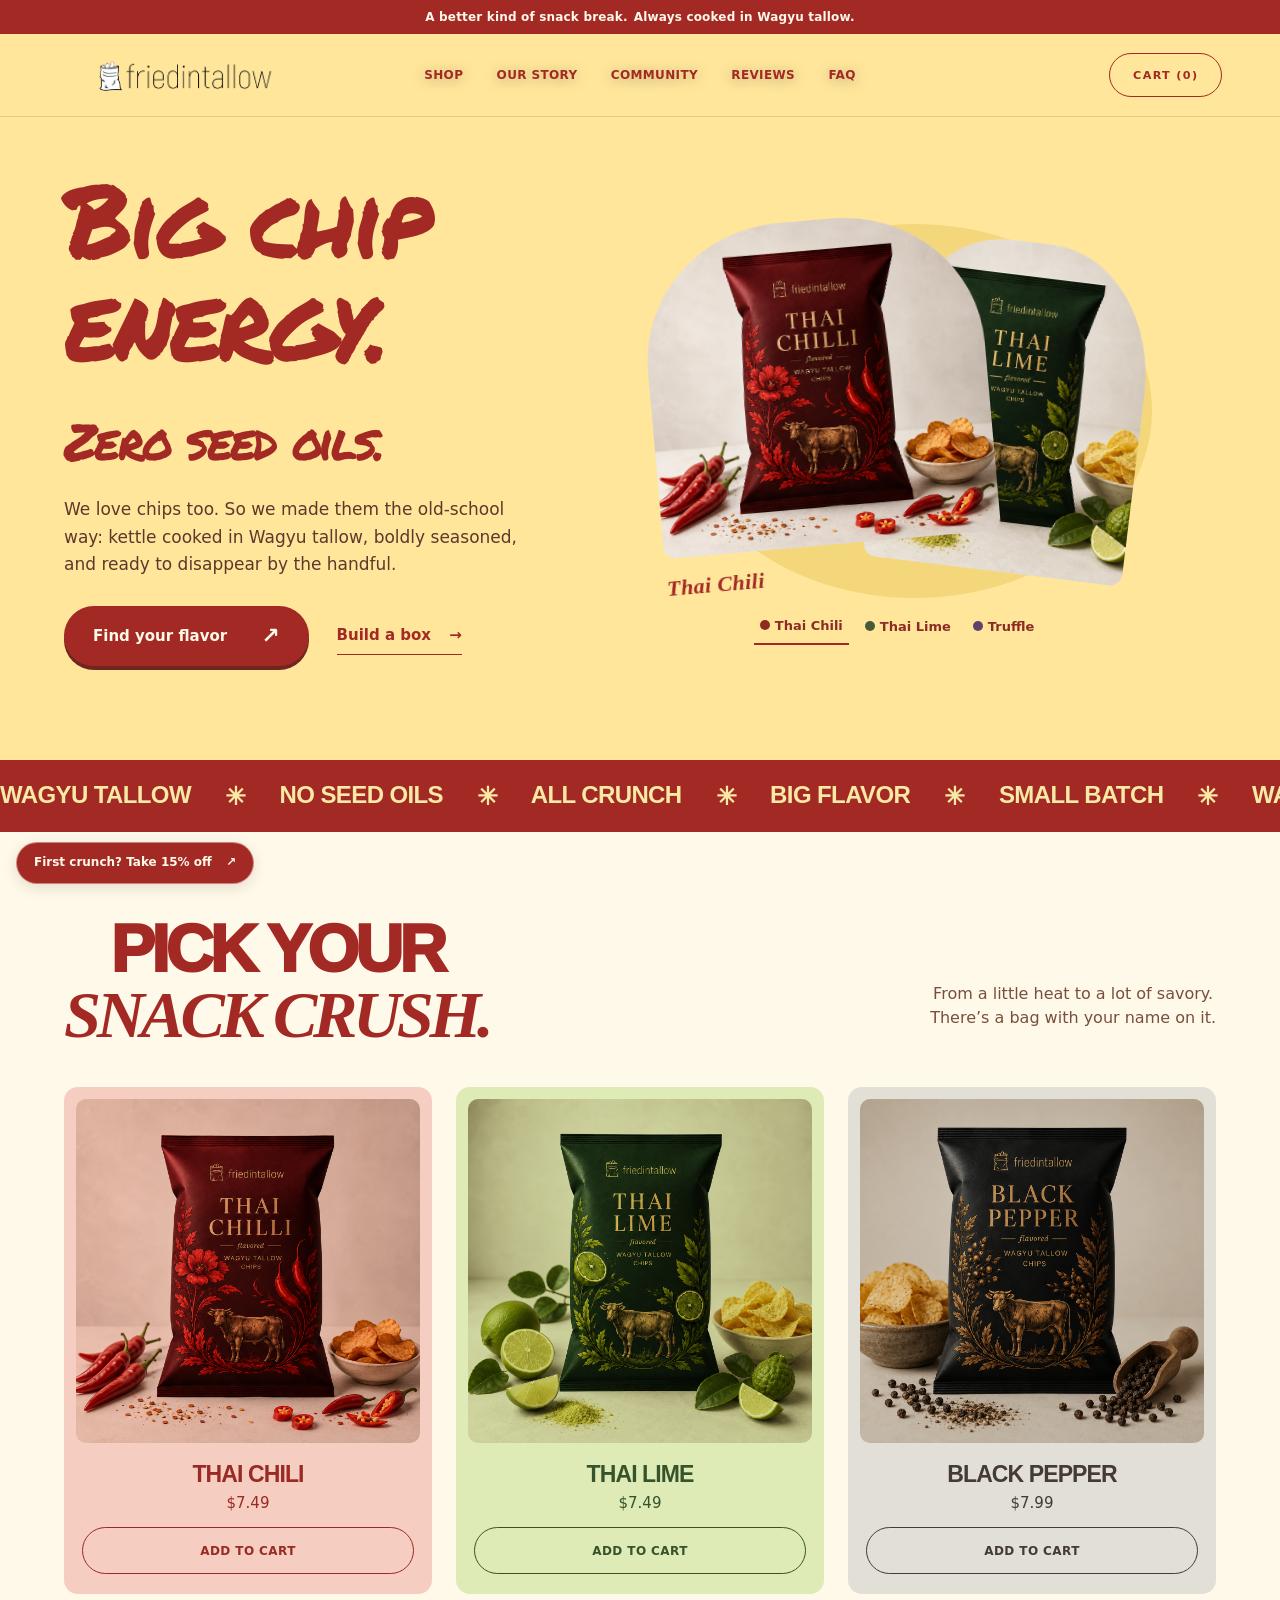
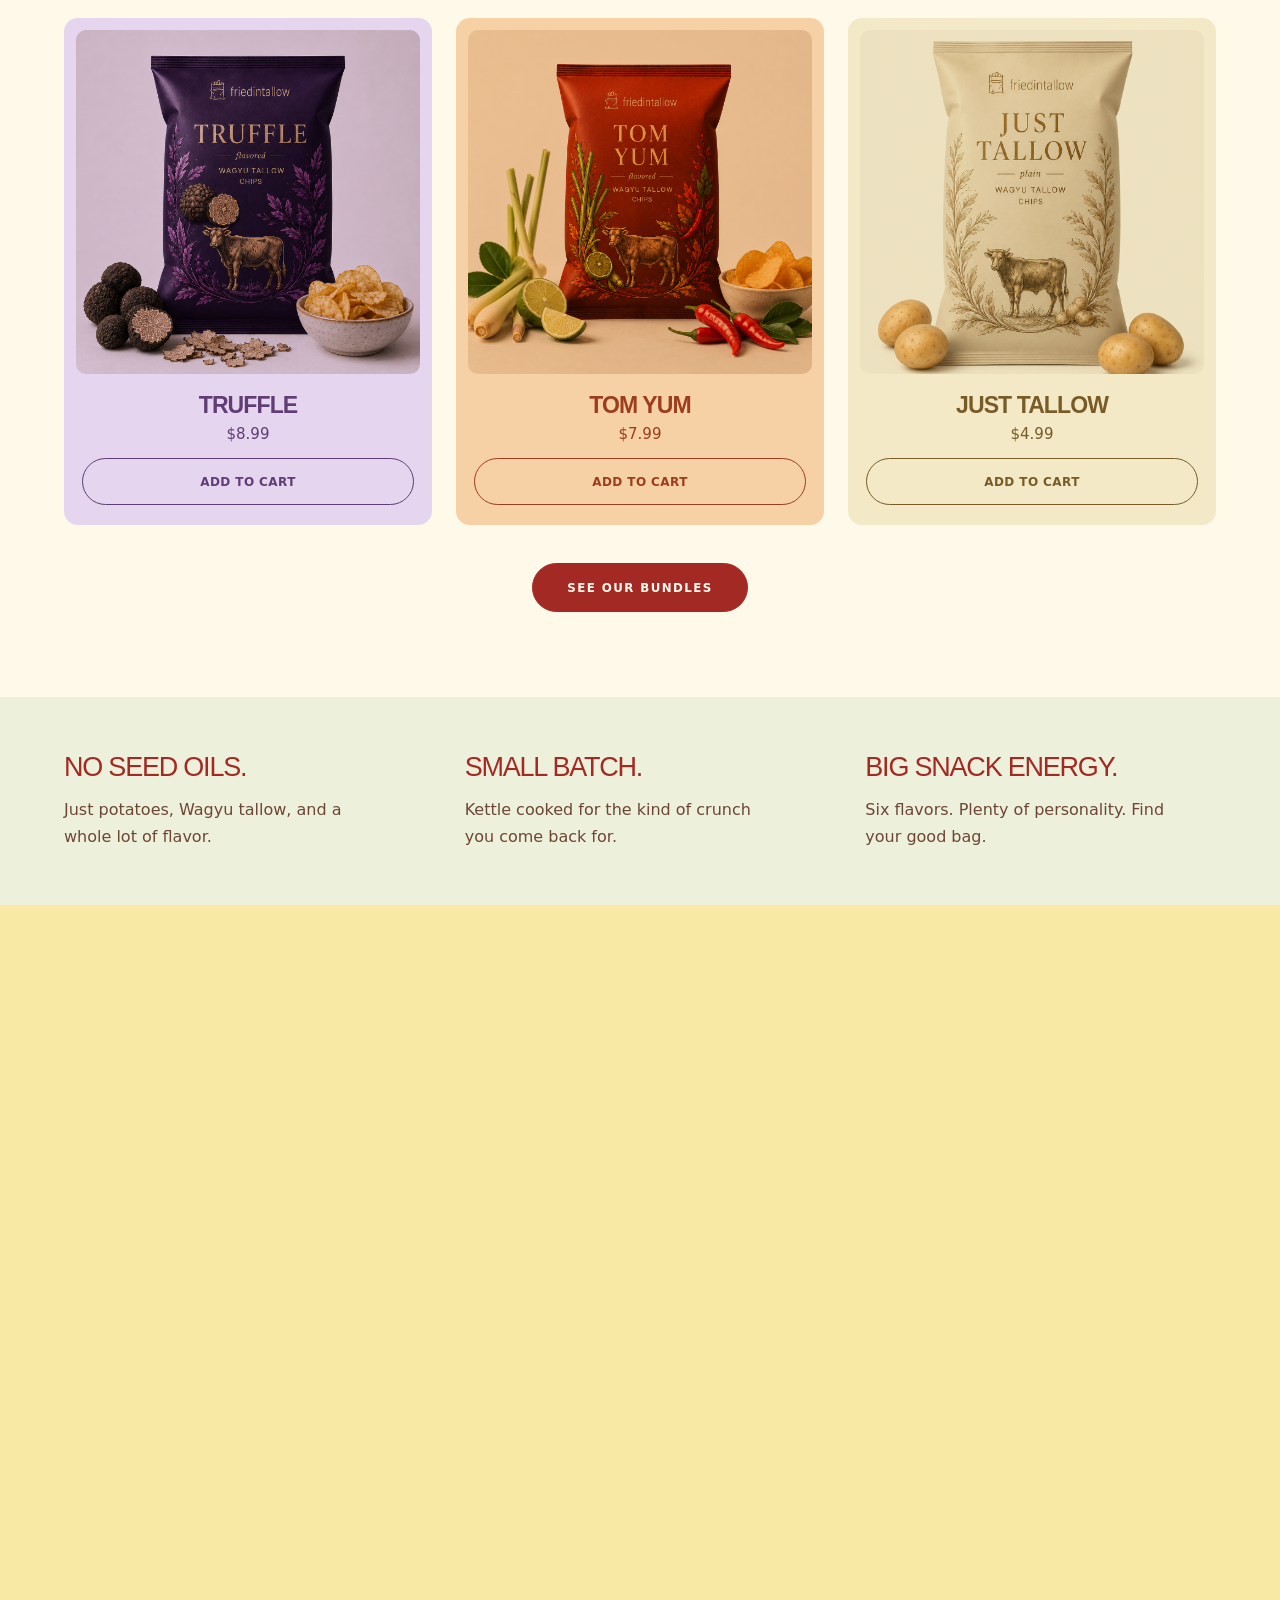
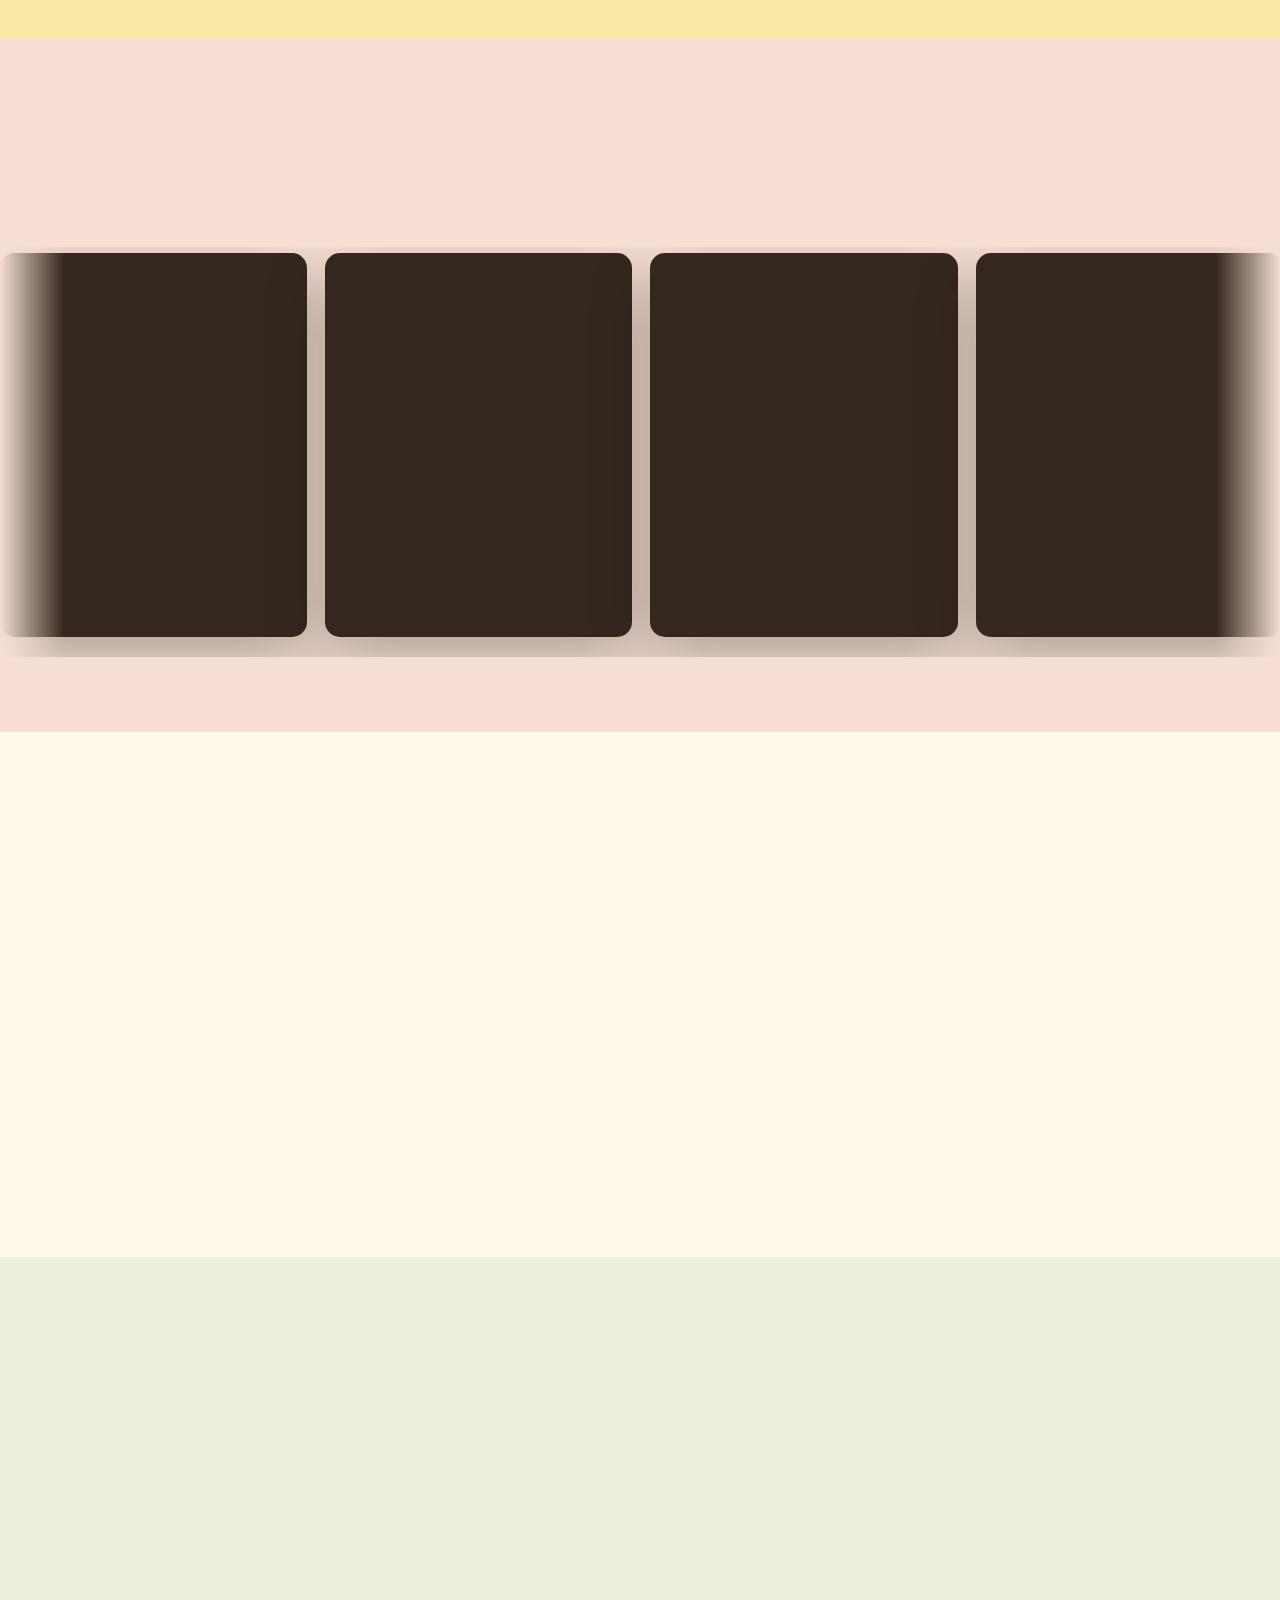
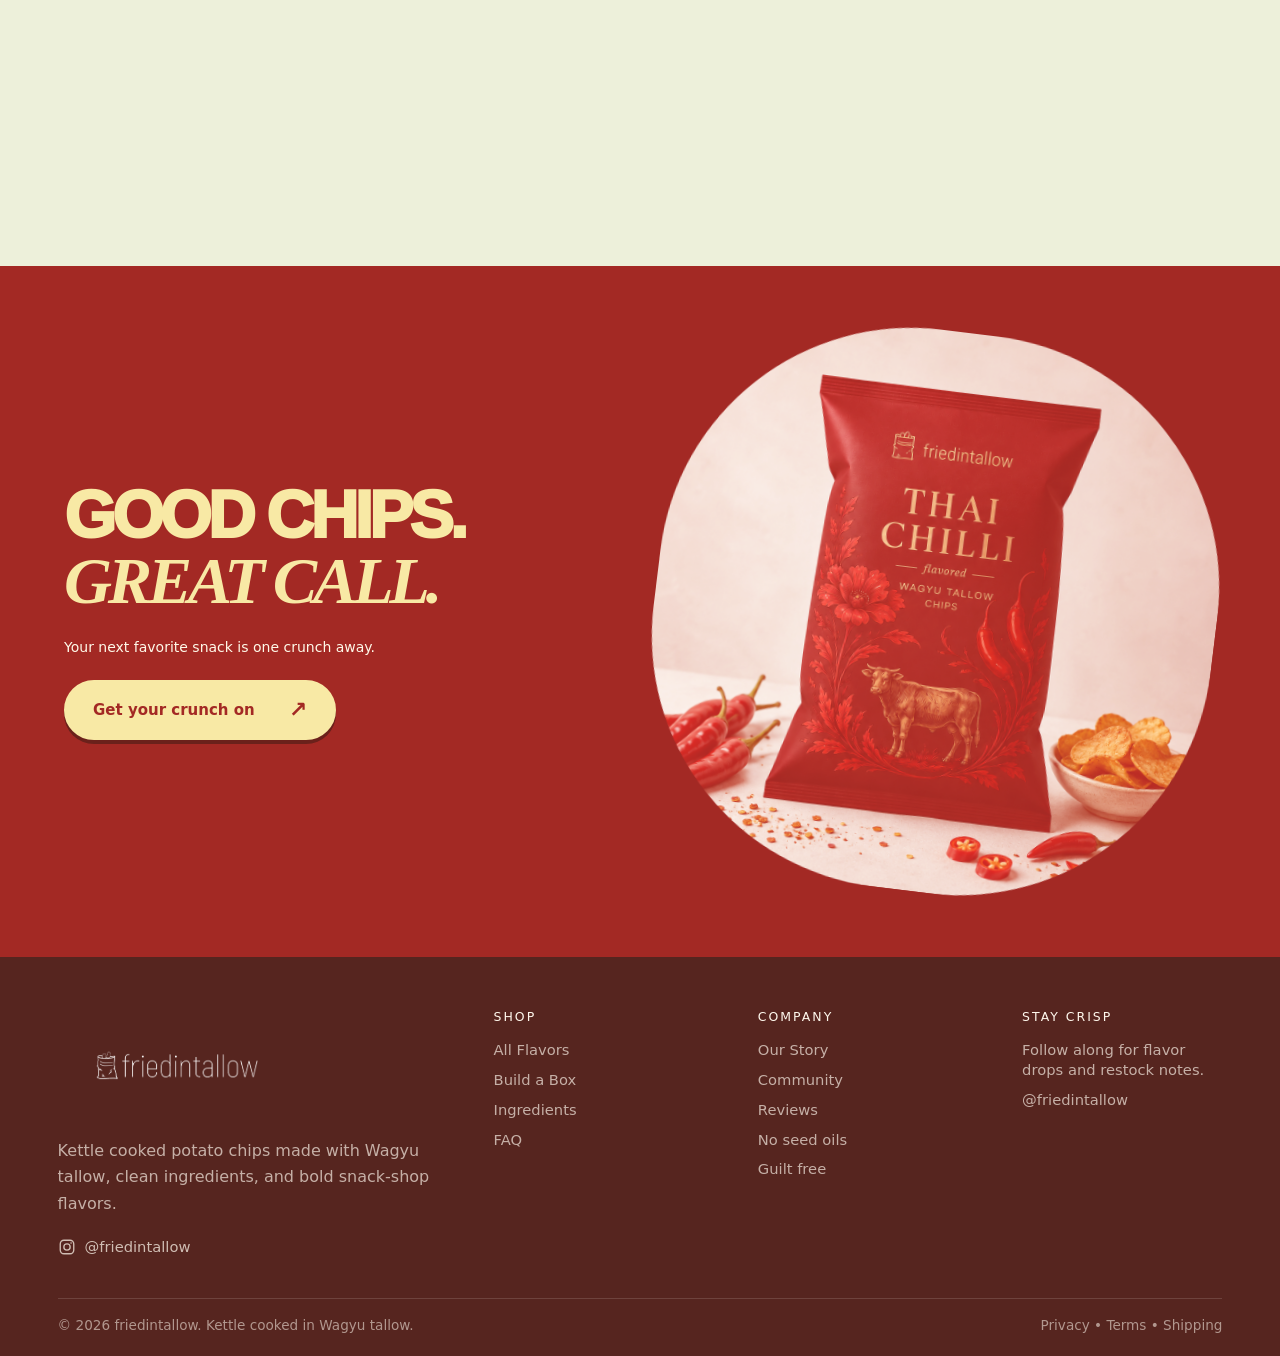
==== commit da6feff9: "Refine hero with self-hosted marker type, compact spacing, and settled product imagery" ====
--- a/index.html
+++ b/index.html
@@ -2879,6 +2879,7 @@
 </style>
 <meta name="description" content="Big flavor. Proper crunch. Discover potato chips kettle cooked in Wagyu tallow, without seed oils. Shop six flavors or build your own box.">
 <link rel="preload" as="image" href="thaichilimain.png">
+<link rel="preload" as="font" type="font/ttf" href="assets/fonts/PermanentMarker-Regular.ttf" crossorigin>
   <link rel="stylesheet" href="assets/experience/site.css">
   <script src="assets/experience/availability.js"></script>
   <script src="assets/experience/site.js" defer></script>
@@ -3192,12 +3193,11 @@
 <button aria-label="Close offer" class="promo-close" type="button">×</button>
 <p class="promo-kicker">A crisp welcome</p>
 <h2 id="promo-title">Take 15% off</h2>
-<p class="promo-copy">Your first order deserves a little extra crunch. Enter your email and we’ll unlock your welcome code.</p>
+<p class="promo-copy">Your first order deserves a little extra crunch. Your welcome code is on us.</p>
 <form class="promo-form" id="promo-form">
-<input id="promo-email" name="email" type="email" autocomplete="email" placeholder="Email address" aria-label="Email address" required />
 <button type="submit">Get my code</button>
 </form>
-<p class="promo-fine-print">First orders only. By signing up, you agree to receive occasional flavor updates.</p>
+<p class="promo-fine-print">First orders only. No email signup needed.</p>
 <div class="promo-success" id="promo-success" hidden aria-live="polite">
 <p>Your 15% off code</p>
 <span class="promo-code">WELCOME15</span>
@@ -3275,11 +3275,8 @@
 </div>
 <div class="footer-col">
 <h3>Stay Crisp</h3>
-<span>Get flavor drops and restock notes.</span>
-<form class="newsletter">
-<input aria-label="Email address" placeholder="Email address" type="email"/>
-<button type="submit">Join</button>
-</form>
+<span>Follow along for flavor drops and restock notes.</span>
+<a href="https://www.instagram.com/friedintallow/" target="_blank" rel="noopener noreferrer">@friedintallow</a>
 </div>
 </div>
 <div class="footer-bottom">
@@ -3764,26 +3761,21 @@
       window.location.assign("checkout.html");
     });
 
-    document.querySelector(".newsletter")?.addEventListener("submit", (event) => {
-      event.preventDefault();
-      showToast("You are on the flavor list.");
-    });
-
-    const promoStorageKey = "friedintallow-welcome-offer";
+    let welcomeOfferDismissed = false;
 
     function closePromo() {
       promoBackdrop.classList.remove("open");
       promoBackdrop.setAttribute("aria-hidden", "true");
-      localStorage.setItem(promoStorageKey, "dismissed");
+      welcomeOfferDismissed = true;
       document.body.classList.remove("modal-open");
     }
 
     function openPromo() {
-      if (localStorage.getItem(promoStorageKey)) return;
+      if (welcomeOfferDismissed) return;
       promoBackdrop.classList.add("open");
       promoBackdrop.setAttribute("aria-hidden", "false");
       document.body.classList.add("modal-open");
-      setTimeout(() => document.querySelector("#promo-email")?.focus(), 280);
+      setTimeout(() => promoForm.querySelector("button")?.focus(), 280);
     }
 
     promoBackdrop.querySelector(".promo-close")?.addEventListener("click", closePromo);
@@ -3795,10 +3787,9 @@
       if (!promoForm.reportValidity()) return;
       promoForm.hidden = true;
       promoSuccess.hidden = false;
-      localStorage.setItem(promoStorageKey, "claimed");
     });
 
-    document.querySelector(".welcome-trigger")?.addEventListener("click", () => { localStorage.removeItem(promoStorageKey); openPromo(); });
+    document.querySelector(".welcome-trigger")?.addEventListener("click", () => { welcomeOfferDismissed = false; openPromo(); });
 
     const checkoutStatus = new URLSearchParams(window.location.search).get("checkout");
     if (checkoutStatus === "success") {
--- a/assets/experience/home.css
+++ b/assets/experience/home.css
@@ -1,4 +1,5 @@
 /* Playful CPG art direction, isolated from the legacy page styles. */
+@font-face{font-family:"Permanent Marker";src:url("../fonts/PermanentMarker-Regular.ttf") format("truetype");font-weight:400;font-style:normal;font-display:swap}
 .fit-home { --cream: #fff9e9; --cream-2: #fff9e9; --ink: #38221e; --rust: #a32924; background: #fff9e9; color: #38221e; }
 .fit-home::before { display: none; }
 .fit-home .nav { position: absolute; top: 34px; padding: 15px 4.5vw; color: #a32924; background: transparent; box-shadow: none; }
@@ -29,15 +30,15 @@
 .fit-text-link span { margin-left: 13px; }
 .hero-facts { display: flex; flex-wrap: wrap; gap: 10px 18px; margin-top: 32px; color: #794031; font-size: 10px; font-weight: 750; }
 .hero-facts span::before { content: "✓"; display: inline-block; margin-right: 5px; color: #a32924; }
-.hero-art { position: relative; height: clamp(400px,39vw,570px); min-width: 0; perspective: 1000px; transform: translate3d(var(--art-x,0px),var(--art-y,0px),0); transition: transform .7s var(--fit-ease); }
+.hero-art { position: relative; height: clamp(400px,39vw,570px); min-width: 0; isolation: isolate; }
 .hero-orbit { position: absolute; width: 85%; aspect-ratio: 1; left: 8%; top: 3%; border: 1px dashed #a3292438; border-radius: 50%; transform: rotate(-20deg); }
 .flavor-photo { position: absolute; margin: 0; overflow: hidden; padding: 8px 8px 0; background: #fff9e9; border: 1px solid #8c35232b; border-radius: 130px 130px 16px 16px; box-shadow: 6px 15px 0 #a3292414,0 24px 35px #6c331c18; }
 .flavor-photo img { width: 100%; height: calc(100% - 53px); object-fit: cover; border-radius: 123px 123px 8px 8px; }
 .flavor-photo figcaption { height: 53px; display: flex; flex-direction: column; justify-content: center; padding: 0 9px; color: #a32924; font-size: 10px; font-weight: 700; }
 .flavor-photo figcaption span:first-child { font-family: Georgia,serif; font-size: 23px; line-height: 1.15; font-style: italic; }
 .flavor-photo figcaption span:last-child { font-size: 9px; letter-spacing: .02em; margin-top: 3px; }
-.flavor-photo-back { width: 56%; height: 85%; right: -1%; top: 0; transform: rotate(13deg); animation: fit-float-back 7s ease-in-out infinite; }
-.flavor-photo-front { width: 68%; height: 92%; left: 1%; top: 2%; transform: rotate(-9deg); animation: fit-float-front 6s ease-in-out infinite; }
+.flavor-photo-back { width: 56%; height: 85%; right: 0; top: 0; transform: rotate(7deg); }
+.flavor-photo-front { width: 68%; height: 92%; left: 1%; top: 2%; transform: rotate(-5deg); }
 .hero-seal { position: absolute; z-index: 3; right: -1%; top: 58%; width: 130px; height: 130px; display: flex; flex-direction: column; justify-content: center; align-items: center; gap: 5px; background: #a32924; color: #f8e9a5; clip-path: polygon(50% 0%,58% 7%,68% 3%,73% 13%,84% 12%,86% 23%,96% 28%,93% 39%,100% 48%,94% 57%,97% 68%,87% 73%,85% 84%,74% 85%,68% 95%,57% 92%,48% 100%,40% 93%,29% 97%,24% 87%,13% 86%,12% 75%,3% 69%,6% 58%,0% 49%,7% 40%,3% 29%,13% 24%,14% 13%,25% 12%,31% 3%,41% 7%); transform: rotate(12deg); animation: fit-seal 9s ease-in-out infinite; }
 .hero-seal span { font-size: 9px; font-weight: 850; letter-spacing: .08em; }
 .hero-seal strong { font-family: "Arial Black",Arial,sans-serif; font-size: 29px; letter-spacing: -.08em; }
@@ -108,11 +109,13 @@
 .fit-closing .fit-button { color: #a32924; background: #f8e9a5; border-color: #f8e9a5; box-shadow: 0 4px 0 #6b211b; }
 .fit-closing > img { width: 100%; height: auto; mix-blend-mode: screen; transform: rotate(7deg); border-radius: 45%; }
 .fit-home > footer { background: #56251f; }
+.fit-home > footer .footer-logo { filter: invert(1); mix-blend-mode: screen; opacity: 1; }
+.fit-home .promo-form{grid-template-columns:1fr}
 .welcome-trigger { position: fixed; left: 16px; bottom: 16px; z-index: 48; min-height: 40px; padding: 9px 15px; background: #a32924; color: #fff9e9; border: 1px solid #fff9e970; border-radius: 99px; font: 750 10px/1.3 system-ui,sans-serif; cursor: pointer; box-shadow: 0 4px 14px #38221e20; transition: transform .2s; }
 .welcome-trigger:hover { transform: translateY(-3px); }
 .welcome-trigger span { margin-left: 10px; }
-@keyframes fit-float-front { 0%,100% { transform: translateY(0) rotate(-9deg); } 50% { transform: translateY(-12px) rotate(-6deg); } }
-@keyframes fit-float-back { 0%,100% { transform: translateY(0) rotate(13deg); } 50% { transform: translateY(8px) rotate(10deg); } }
+@keyframes fit-product-front { from { opacity: 0; transform: translateY(18px) rotate(-5deg); } to { opacity: 1; transform: translateY(0) rotate(-5deg); } }
+@keyframes fit-product-back { from { opacity: 0; transform: translateY(18px) rotate(7deg); } to { opacity: 1; transform: translateY(0) rotate(7deg); } }
 @keyframes fit-seal { 0%,100% { transform: rotate(12deg); } 50% { transform: rotate(-5deg); } }
 @keyframes fit-marquee { to { transform: translateX(-50%); } }
 @keyframes fit-arrive { from { opacity: 0; transform: translateY(25px); } to { opacity: 1; transform: none; } }
@@ -254,3 +257,49 @@
  .bundle-intro{font-size:16px}
  .welcome-trigger{font-size:11px;min-height:40px}
 }
+
+/* The headline leads; the product photography supports it. */
+.home-hero{grid-template-columns:minmax(0,1.22fr) minmax(0,.78fr);gap:5vw;min-height:min(860px,100svh);background:#ffe69b}
+.home-hero::after,.hero-orbit,.hero-seal{display:none}
+.hero-editorial{max-width:760px}
+.home-hero h1{font-size:clamp(64px,7.1vw,110px);line-height:.92;letter-spacing:-.065em}
+.home-hero h1 em{position:relative;font-size:1.08em;transform:none}
+.home-hero h1 em::after{content:"";position:absolute;left:2%;right:1%;bottom:-5px;height:5px;background:currentColor;border-radius:50%;transform:rotate(-2deg)}
+.home-hero h1 .hero-punchline{margin-top:25px;font-size:.49em;line-height:1.05}
+.hero-description{max-width:455px;margin-block:26px 28px}
+.hero-art{width:100%;max-width:440px;height:410px;justify-self:end;margin-right:4px}
+.hero-art::before{content:"";position:absolute;z-index:-1;inset:5% -2% 8% 5%;border-radius:50%;background:#f5d77b}
+.flavor-photo-front{width:69%;height:88%;left:0;top:4%}
+.flavor-photo-back{width:53%;height:77%;right:0;top:9%}
+.flavor-photo figcaption span:first-child{font-size:22px}
+.hero-flavor-picker{bottom:-12px;gap:10px}
+html.fit-motion .flavor-photo-front{animation:fit-product-front .75s var(--fit-ease) .2s both}
+html.fit-motion .flavor-photo-back{animation:fit-product-back .75s var(--fit-ease) .32s both}
+@media(max-width:1000px) and (min-width:721px){
+ .home-hero{grid-template-columns:minmax(0,1.15fr) minmax(0,.85fr);gap:4vw;min-height:740px}
+ .home-hero h1{font-size:clamp(64px,7.8vw,82px)}
+ .hero-art{height:340px}
+}
+@media(max-width:720px){
+ .home-hero{grid-template-columns:1fr;min-height:0;gap:30px;padding-top:136px;padding-bottom:60px}
+ .home-hero h1{font-size:clamp(58px,15vw,84px)}
+ .home-hero h1 .hero-punchline{margin-top:20px;font-size:.48em}
+ .home-hero h1 em::after{height:4px;bottom:-4px}
+ .hero-description{max-width:410px;margin-block:23px 25px}
+ .hero-art{width:85%;max-width:345px;height:300px;margin:6px auto 17px;justify-self:center}
+ .hero-flavor-picker{bottom:-17px;gap:8px}
+ .flavor-choice{font-size:12px}
+}
+@media(min-width:721px){
+ .home-hero{grid-template-columns:minmax(0,1fr) minmax(0,1fr);gap:24px;min-height:760px;padding:155px max(5vw,calc((100vw - 1220px)/2)) 80px}
+ .home-hero h1{font-size:clamp(68px,7.9vw,114px)}
+ .hero-art{justify-self:start;max-width:490px;height:430px;margin-right:0}
+}
+@media(min-width:721px) and (max-width:1000px){
+ .home-hero{gap:20px;min-height:720px;padding-inline:4vw}
+ .home-hero h1{font-size:clamp(64px,8vw,80px)}
+ .hero-art{height:335px}
+}
+.home-hero h1,.home-hero h1 em{font-family:"Permanent Marker","Arial Black",cursive;font-weight:400;font-style:normal;font-synthesis:none;letter-spacing:-.045em;line-height:.98}
+.home-hero h1 em{font-size:1.04em}
+.home-hero h1 em::after{display:none}
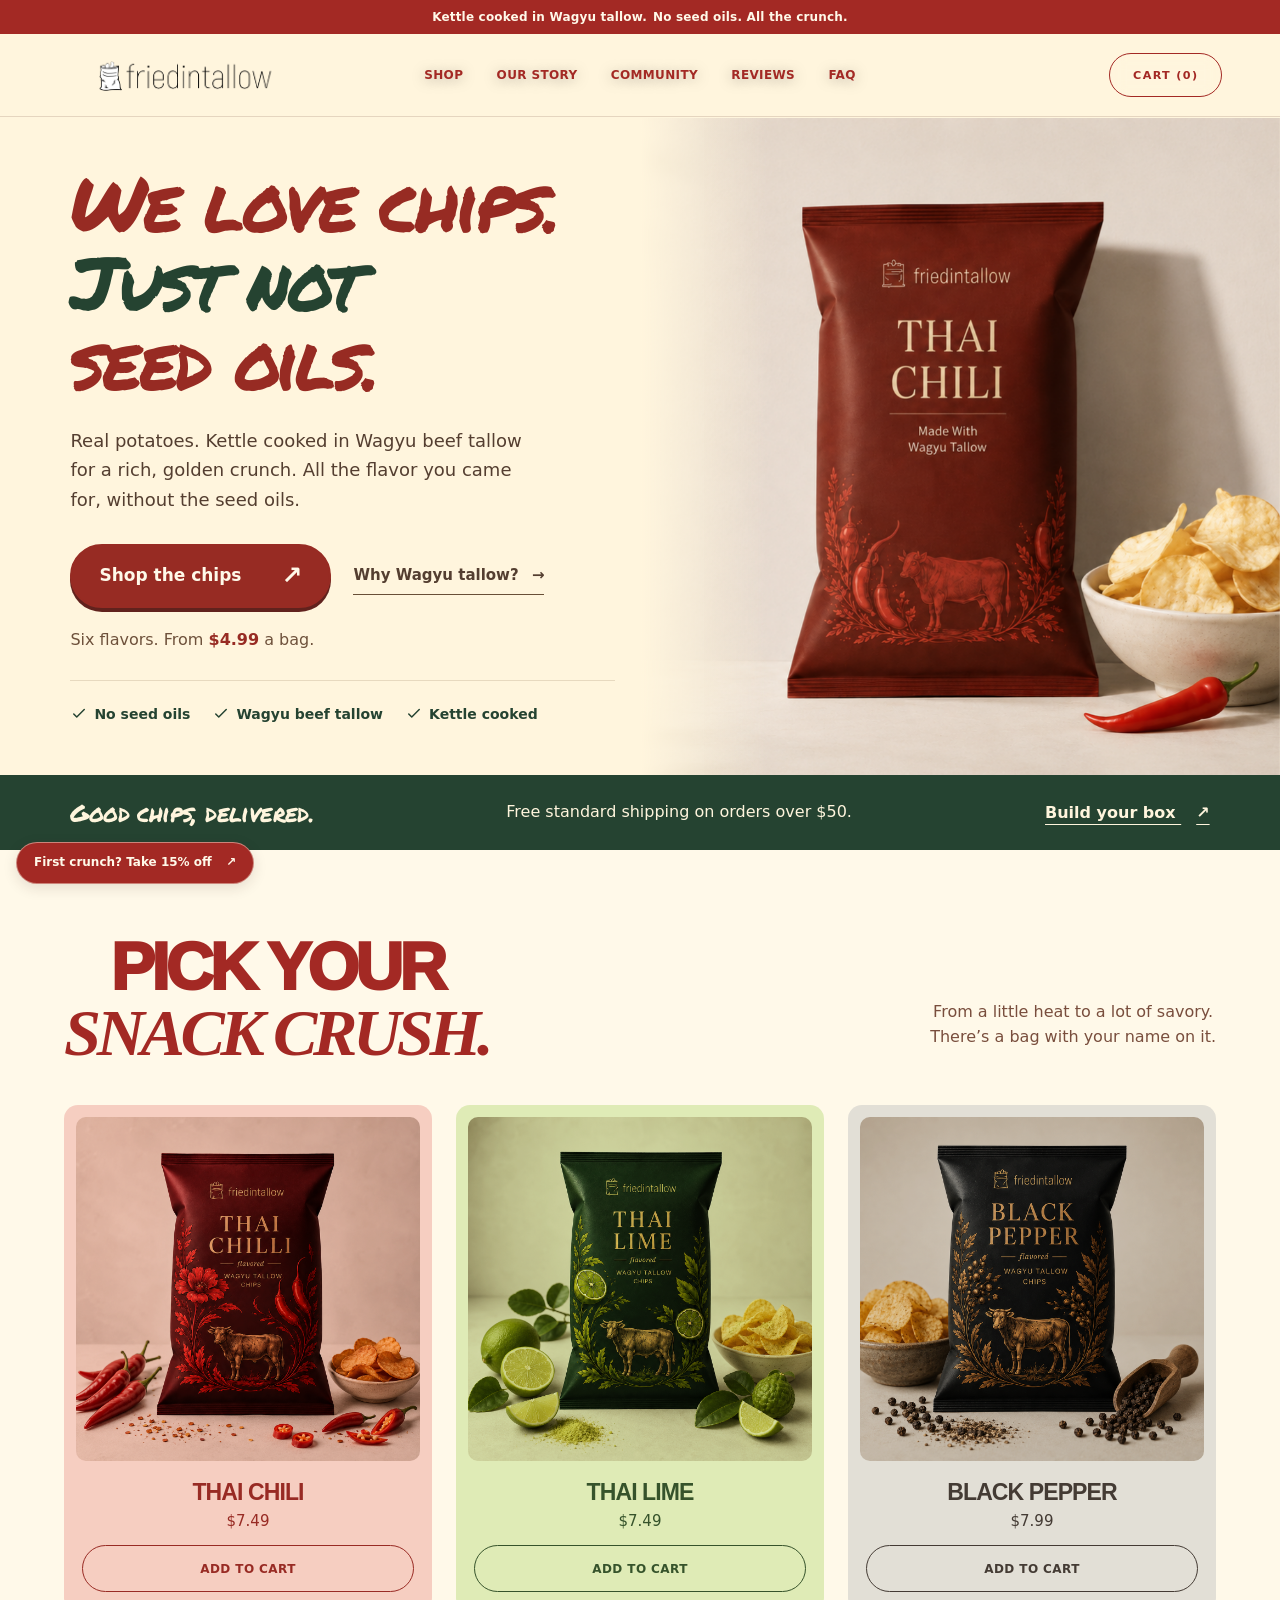
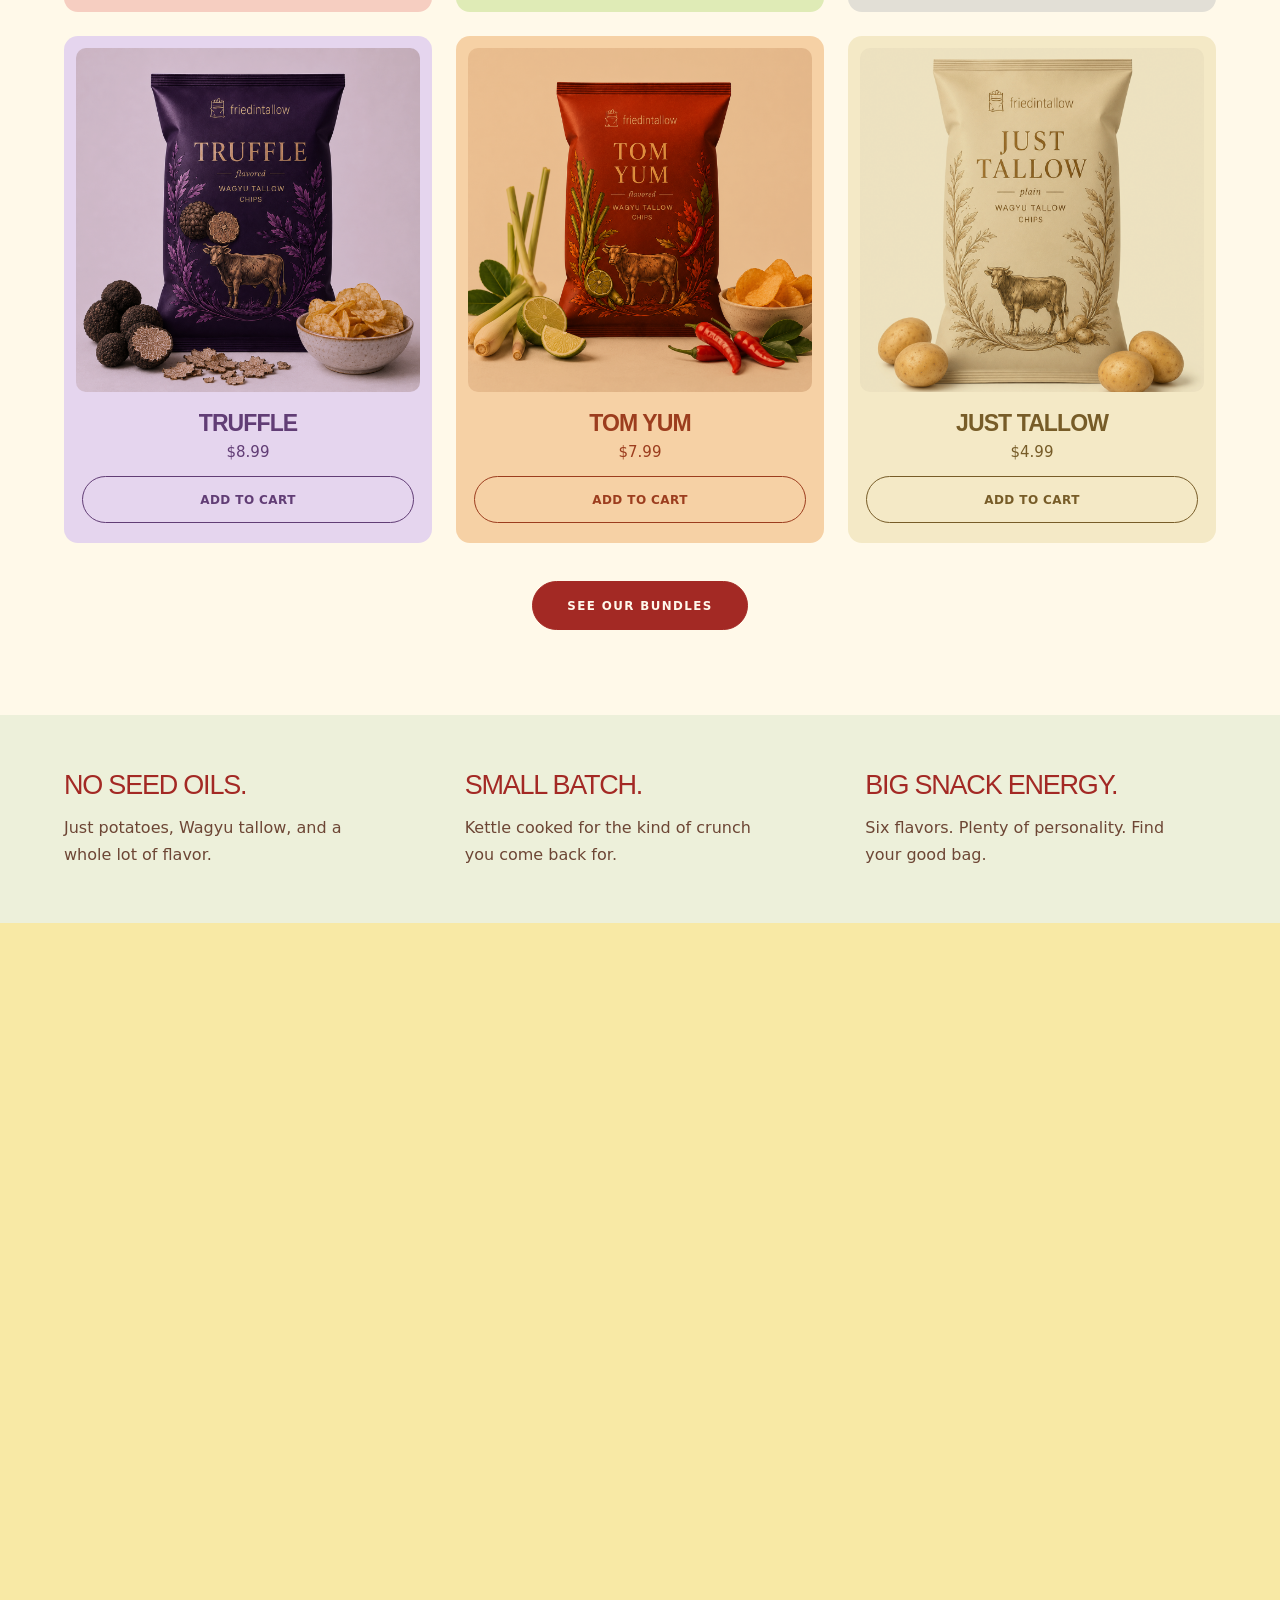
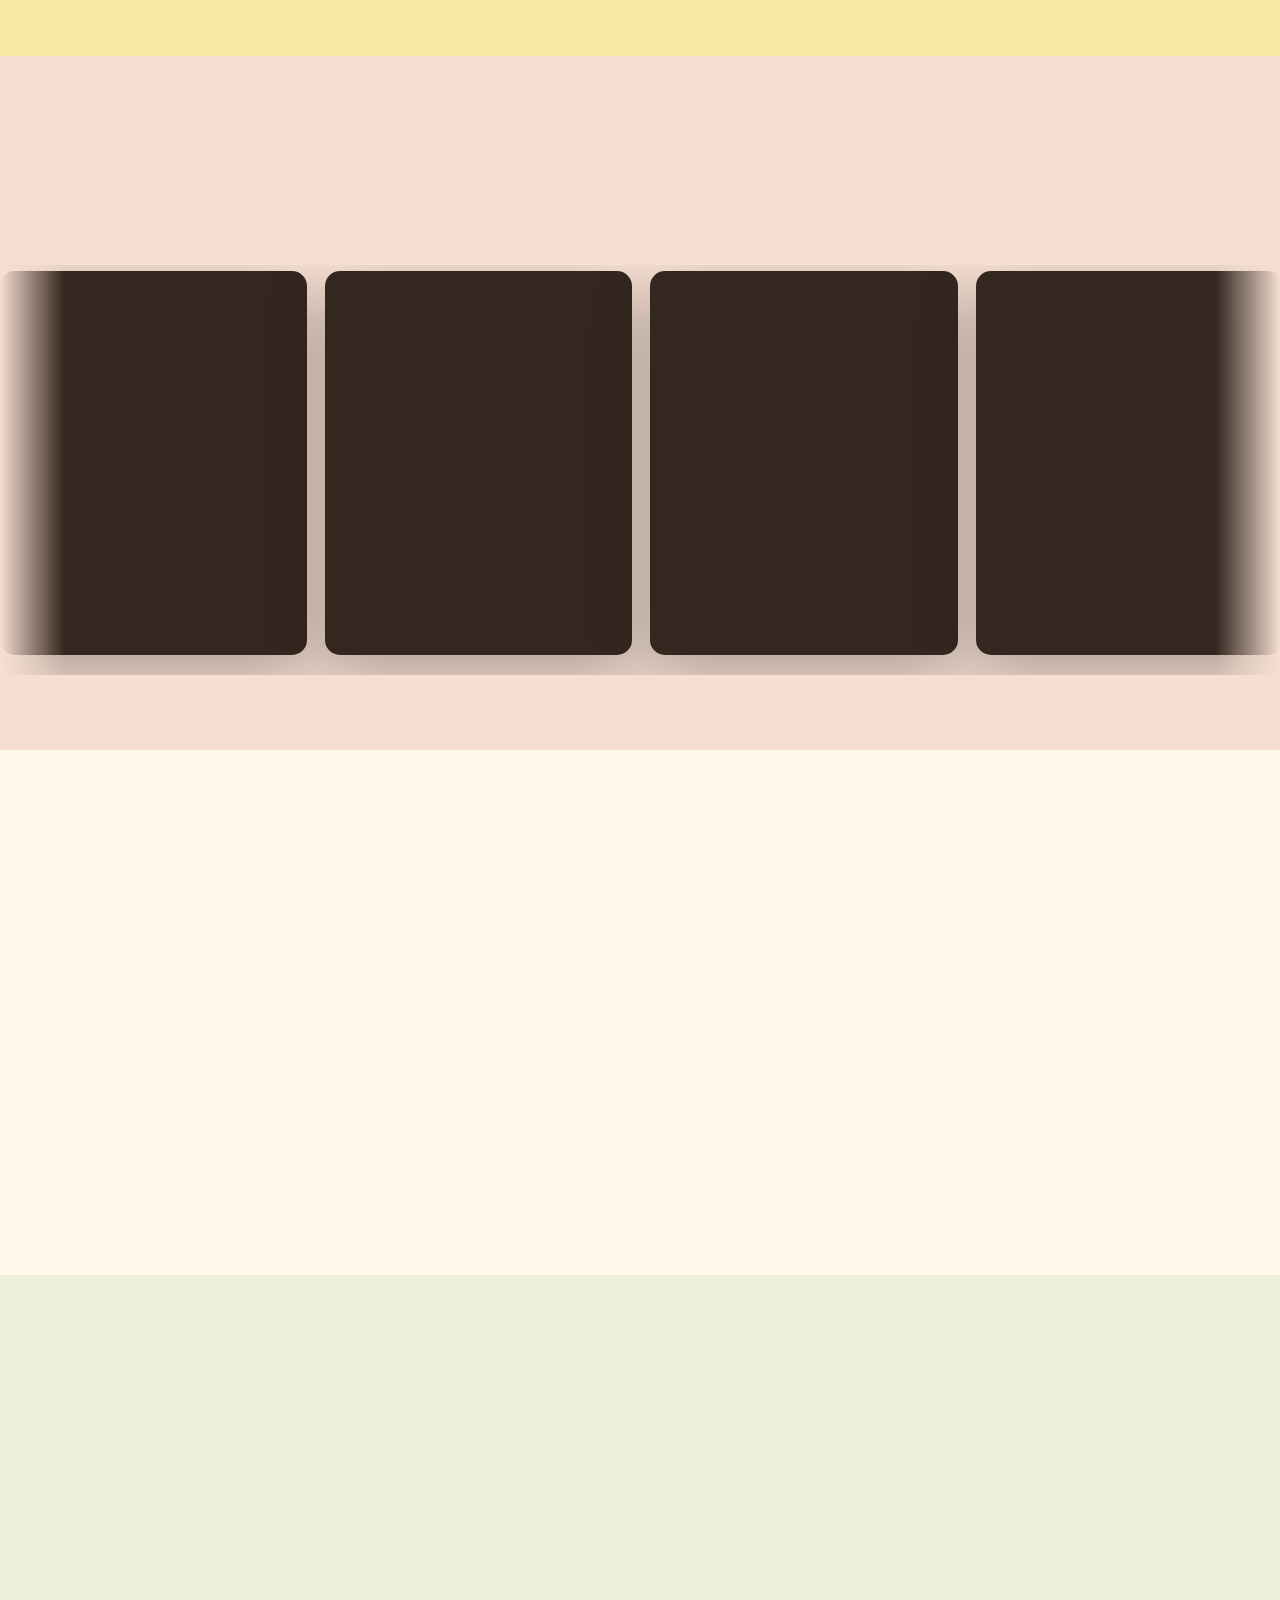
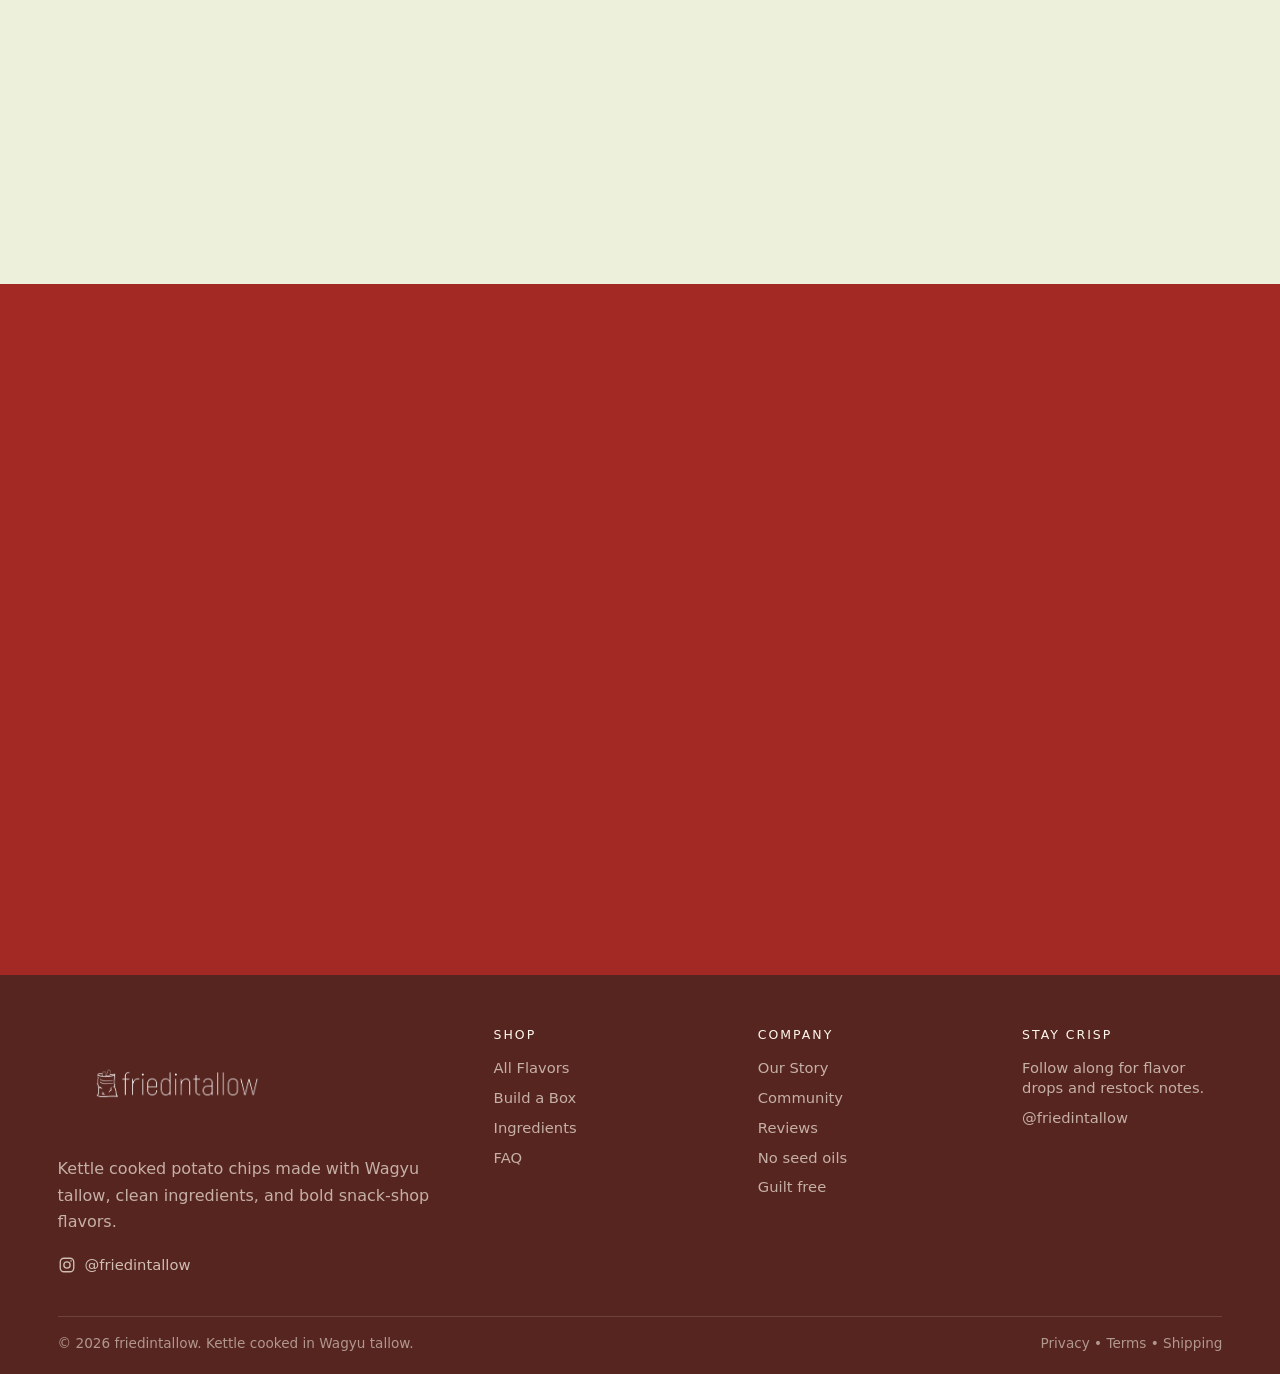
==== commit ca2f1a9d: "Rebuild hero with grounded product photography, clear pricing, and a direct shop CTA" ====
--- a/index.html
+++ b/index.html
@@ -2878,12 +2878,13 @@
 @media(max-width:720px){.bundle{padding-block:46px}.bundle-stage{height:clamp(280px,78vw,390px)}.bundle-stage img{width:100%;transform:scale(1.12)}.bundle .plan{padding:12px 10px}.bundle .plan strong{font-size:1.1rem}.bundle .bundle-flavors{grid-template-columns:1fr}.bundle .bundle-builder{padding:14px}}
 </style>
 <meta name="description" content="Big flavor. Proper crunch. Discover potato chips kettle cooked in Wagyu tallow, without seed oils. Shop six flavors or build your own box.">
-<link rel="preload" as="image" href="thaichilimain.png">
+<link rel="preload" as="image" href="assets/tallowbackground.png">
 <link rel="preload" as="font" type="font/ttf" href="assets/fonts/PermanentMarker-Regular.ttf" crossorigin>
   <link rel="stylesheet" href="assets/experience/site.css">
   <script src="assets/experience/availability.js"></script>
   <script src="assets/experience/site.js" defer></script>
   <link rel="stylesheet" href="assets/experience/home.css">
+  <link rel="stylesheet" href="assets/experience/hero.css">
 </head>
 <body class="fit-home">
 <nav aria-label="Primary navigation" class="nav">
@@ -2898,23 +2899,18 @@
 </nav>
 <div class="mobile-menu" hidden="" id="mobile-menu"><a href="shop.html">Shop</a><a href="story.html">Our Story</a><a href="community.html">Community</a><a href="#reviews">Reviews</a><a href="#faq">FAQ</a></div>
 <main id="top">
-<div class="fit-announcement">A better kind of snack break. <span>Always cooked in Wagyu tallow.</span></div>
-<section aria-labelledby="hero-title" class="home-hero">
-  <div class="hero-editorial">
-    <h1 id="hero-title">Big chip<br><em>energy.</em><br><span class="hero-punchline">Zero seed oils.</span></h1>
-    <p class="hero-description">We love chips too. So we made them the old-school way: kettle cooked in Wagyu tallow, boldly seasoned, and ready to disappear by the handful.</p>
-    <div class="hero-cta-row"><a class="fit-button" href="#shop">Find your flavor <span aria-hidden="true">↗</span></a><a class="fit-text-link" href="shop.html#bundles">Build a box <span aria-hidden="true">→</span></a></div>
+<div class="fit-announcement">Kettle cooked in Wagyu tallow. <span>No seed oils. All the crunch.</span></div>
+<section aria-labelledby="hero-title" class="brand-hero">
+  <div class="brand-hero-copy">
+    <h1 id="hero-title">We love chips.<br><em>Just not</em><br>seed oils.</h1>
+    <p class="brand-hero-description">Real potatoes. Kettle cooked in Wagyu beef tallow for a rich, golden crunch. All the flavor you came for, without the seed oils.</p>
+    <div class="brand-hero-actions"><a class="brand-hero-cta" href="shop.html">Shop the chips <span aria-hidden="true">↗</span></a><a class="brand-hero-story" href="story.html">Why Wagyu tallow? <span aria-hidden="true">→</span></a></div>
+    <p class="brand-hero-price">Six flavors. From <strong>$4.99</strong> a bag.</p>
+    <div class="brand-hero-proof" aria-label="What goes into every bag"><span><svg viewBox="0 0 24 24" fill="none" aria-hidden="true"><path d="m5 12 4 4L19 6" stroke="currentColor" stroke-width="2" stroke-linecap="round" stroke-linejoin="round"/></svg>No seed oils</span><span><svg viewBox="0 0 24 24" fill="none" aria-hidden="true"><path d="m5 12 4 4L19 6" stroke="currentColor" stroke-width="2" stroke-linecap="round" stroke-linejoin="round"/></svg>Wagyu beef tallow</span><span><svg viewBox="0 0 24 24" fill="none" aria-hidden="true"><path d="m5 12 4 4L19 6" stroke="currentColor" stroke-width="2" stroke-linecap="round" stroke-linejoin="round"/></svg>Kettle cooked</span></div>
   </div>
-  <div class="hero-art" aria-label="Explore our signature flavors">
-    <span class="hero-orbit" aria-hidden="true"></span>
-    <figure class="flavor-photo flavor-photo-back"><img src="thailimemain.png" alt="Thai Lime chips" width="1254" height="1254"></figure>
-    <figure class="flavor-photo flavor-photo-front"><img id="hero-flavor-image" src="thaichilimain.png" alt="Thai Chili Wagyu tallow chips" width="1254" height="1254" fetchpriority="high"><figcaption><span id="hero-flavor-name">Thai Chili</span></figcaption></figure>
-    <div class="hero-seal" aria-label="Kettle cooked, zero seed oils"><strong>NO<br>SEED<br>OILS.</strong></div>
-    <div class="hero-flavor-picker" role="group" aria-label="Featured flavor"><button type="button" class="flavor-choice active" data-hero-flavor="thai-chili" aria-pressed="true"><span style="--swatch:#8f2c21"></span>Thai Chili</button><button type="button" class="flavor-choice" data-hero-flavor="thai-lime" aria-pressed="false"><span style="--swatch:#475b37"></span>Thai Lime</button><button type="button" class="flavor-choice" data-hero-flavor="truffle" aria-pressed="false"><span style="--swatch:#60436a"></span>Truffle</button></div>
-  </div>
-
+  <figure class="brand-hero-media"><img src="assets/tallowbackground.png" alt="A bag of FriedIntallow Thai Chili chips beside a bowl of golden potato chips and fresh chili" width="1672" height="942" fetchpriority="high" decoding="async"></figure>
 </section>
-<div class="crunch-ribbon" aria-label="Wagyu tallow. No seed oils. All crunch."><div class="crunch-track"><span>Wagyu tallow <b>✳</b> No seed oils <b>✳</b> All crunch <b>✳</b> Big flavor <b>✳</b> Small batch <b>✳</b>&nbsp;</span><span aria-hidden="true">Wagyu tallow <b>✳</b> No seed oils <b>✳</b> All crunch <b>✳</b> Big flavor <b>✳</b> Small batch <b>✳</b>&nbsp;</span></div></div>
+<div class="brand-shipping"><span>Good chips, delivered.</span><p>Free standard shipping on orders over $50.</p><a href="shop.html#bundles">Build your box <span aria-hidden="true">↗</span></a></div>
 <section class="section short flavors" id="shop">
 <div class="reveal">
 <div class="flavor-heading"><h2>PICK YOUR<br><em>SNACK CRUSH.</em></h2><p>From a little heat to a lot of savory.<br>There’s a bag with your name on it.</p></div>
--- a/assets/experience/hero.css
+++ b/assets/experience/hero.css
@@ -0,0 +1,140 @@
+/* A grounded product photograph, clear product facts, and one shopping action. */
+.brand-hero {
+  position: relative;
+  isolation: isolate;
+  display: grid;
+  grid-template-columns: minmax(0, 1fr) minmax(0, 1fr);
+  min-height: 735px;
+  padding-top: 118px;
+  overflow: hidden;
+  background: #fff5dd;
+}
+.brand-hero-copy {
+  position: relative;
+  z-index: 2;
+  align-self: center;
+  padding: 45px 20px 50px clamp(30px, 5.5vw, 90px);
+}
+.brand-hero h1 {
+  max-width: 660px;
+  margin: 0;
+  color: #972b23;
+  font: 400 clamp(61px, 5.95vw, 91px)/1.04 "Permanent Marker", "Arial Black", cursive;
+  font-synthesis: none;
+  letter-spacing: -.045em;
+  text-transform: none;
+}
+.brand-hero h1 em { color: #254331; font-style: normal; }
+.brand-hero-description {
+  max-width: 475px;
+  margin: 25px 0 29px;
+  color: #543e30;
+  font-size: 18px;
+  line-height: 1.65;
+}
+.brand-hero-actions { display: flex; align-items: center; flex-wrap: wrap; gap: 22px; }
+.brand-hero-cta {
+  display: inline-flex;
+  align-items: center;
+  justify-content: space-between;
+  gap: 40px;
+  min-height: 60px;
+  padding: 15px 27px;
+  border: 2px solid #972b23;
+  border-radius: 999px;
+  background: #972b23;
+  box-shadow: 0 4px 0 #61221d;
+  color: #fff9e9;
+  font: 800 17px/1.2 system-ui, sans-serif;
+  transition: transform .2s ease, box-shadow .2s ease, background .2s ease;
+}
+.brand-hero-cta span { font-size: 25px; transition: transform .2s ease; }
+.brand-hero-cta:hover { background: #b03729; transform: translateY(-3px); box-shadow: 0 7px 0 #61221d; }
+.brand-hero-cta:hover span { transform: translate(2px,-2px); }
+.brand-hero-cta:active { transform: translateY(2px); box-shadow: 0 2px 0 #61221d; }
+.brand-hero-story { padding: 10px 0; border-bottom: 1px solid #684f37; color: #543e30; font-size: 15px; font-weight: 650; }
+.brand-hero-story span { margin-left: 8px; }
+.brand-hero-price { margin: 20px 0 0; color: #6e513b; font-size: 16px; line-height: 1.5; }
+.brand-hero-price strong { color: #972b23; font-weight: 750; }
+.brand-hero-proof {
+  display: flex;
+  align-items: center;
+  flex-wrap: wrap;
+  gap: 10px 22px;
+  max-width: 545px;
+  margin-top: 28px;
+  padding-top: 23px;
+  border-top: 1px solid #6b4b2829;
+  color: #254331;
+  font-size: 14px;
+  line-height: 1.5;
+  font-weight: 650;
+}
+.brand-hero-proof > span { display: inline-flex; align-items: center; gap: 6px; }
+.brand-hero-proof svg { width: 18px; height: 18px; flex: none; }
+.brand-hero-media { position: relative; min-width: 0; min-height: 615px; height: 100%; margin: 0; overflow: hidden; }
+.brand-hero-media img { position: absolute; inset: 0; width: 100%; height: 100%; max-width: none; object-fit: cover; object-position: 87% center; }
+.brand-hero-media::after { content: ""; position: absolute; inset: 0; background: linear-gradient(90deg,#fff5dd 0%,#fff5dd00 20%); pointer-events: none; }
+.brand-shipping {
+  display: flex;
+  align-items: center;
+  justify-content: space-between;
+  gap: 25px;
+  padding: 24px 5.5vw;
+  background: #254331;
+  color: #fff5dd;
+}
+.brand-shipping > span { font: 400 24px/1.15 "Permanent Marker", cursive; letter-spacing: -.025em; }
+.brand-shipping p { margin: 0; font-size: 16px; line-height: 1.5; }
+.brand-shipping a { font-size: 16px; font-weight: 700; text-underline-offset: 6px; text-decoration: underline; }
+.brand-shipping a span { margin-left: 15px; text-decoration: none; }
+html.fit-motion .brand-hero-copy { animation: brand-hero-enter .65s var(--fit-ease) both; }
+html.fit-motion .brand-hero-media img { animation: brand-photo-enter .8s ease-out both; }
+@keyframes brand-hero-enter { from { opacity: 0; transform: translateY(12px); } to { opacity: 1; transform: none; } }
+@keyframes brand-photo-enter { from { opacity: 0; } to { opacity: 1; } }
+@media(min-width:1600px) {
+  .brand-hero-copy { padding-left: max(90px,calc((100vw - 1450px)/2)); }
+  .brand-hero { grid-template-columns: 1.04fr .96fr; }
+}
+@media(max-width:1100px) and (min-width:901px) {
+  .brand-hero { min-height: 695px; grid-template-columns: 1.06fr .94fr; }
+  .brand-hero-copy { padding-left: 4vw; padding-block: 40px; }
+  .brand-hero h1 { font-size: clamp(53px,6.15vw,68px); }
+  .brand-hero-description { font-size: 17px; }
+  .brand-hero-media { min-height: 575px; }
+  .brand-hero-cta { gap: 25px; padding-inline: 22px; }
+  .brand-hero-actions { gap: 17px; }
+  .brand-hero-proof { gap: 10px 15px; font-size: 14px; }
+  .brand-shipping > span { font-size: 21px; }
+  .brand-shipping p,.brand-shipping a { font-size: 14px; }
+}
+@media(max-width:900px) {
+  .fit-home .nav { grid-template-columns: 1fr auto auto; gap: 16px; }
+  .fit-home .nav-links { display: none; }
+  .fit-home .mobile-menu-toggle { display: flex; }
+  .brand-hero { grid-template-columns: 1fr; padding-top: 108px; min-height: 0; }
+  .brand-hero-copy { padding: 28px 6vw 24px; }
+  .brand-hero h1 { max-width: 570px; font-size: clamp(47px,11.6vw,75px); line-height: 1.04; }
+  .brand-hero-description { max-width: 480px; margin: 22px 0 25px; font-size: 16px; line-height: 1.6; }
+  .brand-hero-actions { gap: 18px; }
+  .brand-hero-cta { min-height: 55px; padding: 14px 22px; gap: 24px; font-size: 16px; }
+  .brand-hero-story { font-size: 14px; }
+  .brand-hero-price { margin-top: 18px; font-size: 15px; }
+  .brand-hero-proof { margin-top: 21px; padding-top: 18px; gap: 10px 14px; font-size: 13px; }
+  .brand-hero-proof svg { width: 16px; height: 16px; }
+  .brand-hero-media { min-height: 340px; height: 76vw; max-height: 470px; }
+  .brand-hero-media img { object-position: 85% center; }
+  .brand-hero-media::after { background: linear-gradient(180deg,#fff5dd 0%,#fff5dd00 15%); }
+  .brand-shipping { justify-content: flex-start; flex-wrap: wrap; gap: 12px 24px; padding: 25px 6vw; }
+  .brand-shipping > span { width: 100%; font-size: 25px; }
+  .brand-shipping p,.brand-shipping a { font-size: 15px; }
+}
+@media(min-width:721px) and (max-width:1000px) {
+  .fit-home .footer-grid { grid-template-columns: repeat(2,minmax(0,1fr)); gap: 32px; }
+}
+@media(max-width:360px) {
+  .brand-hero h1 { font-size: 11.5vw; }
+  .brand-hero-actions { gap: 14px; }
+  .brand-hero-story { font-size: 13px; }
+  .brand-hero-cta { font-size: 15px; gap: 20px; padding-inline: 20px; }
+}
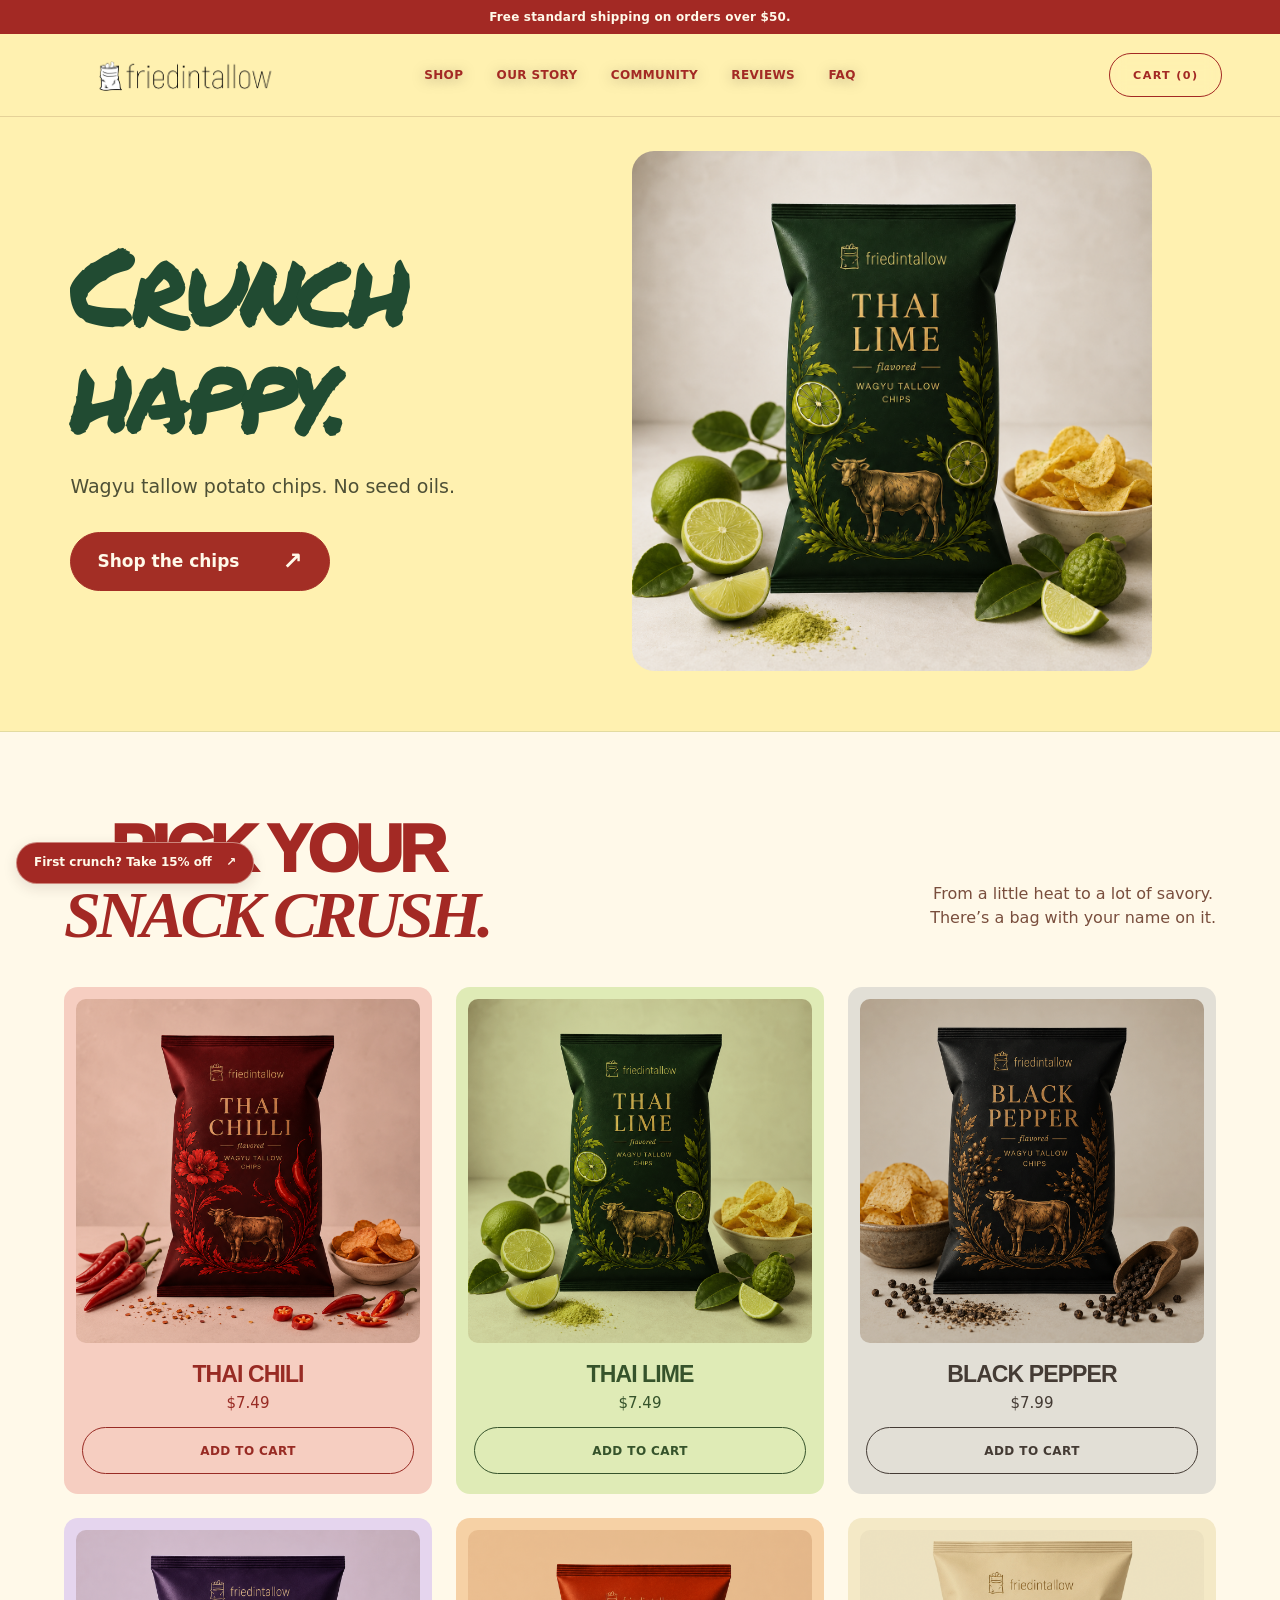
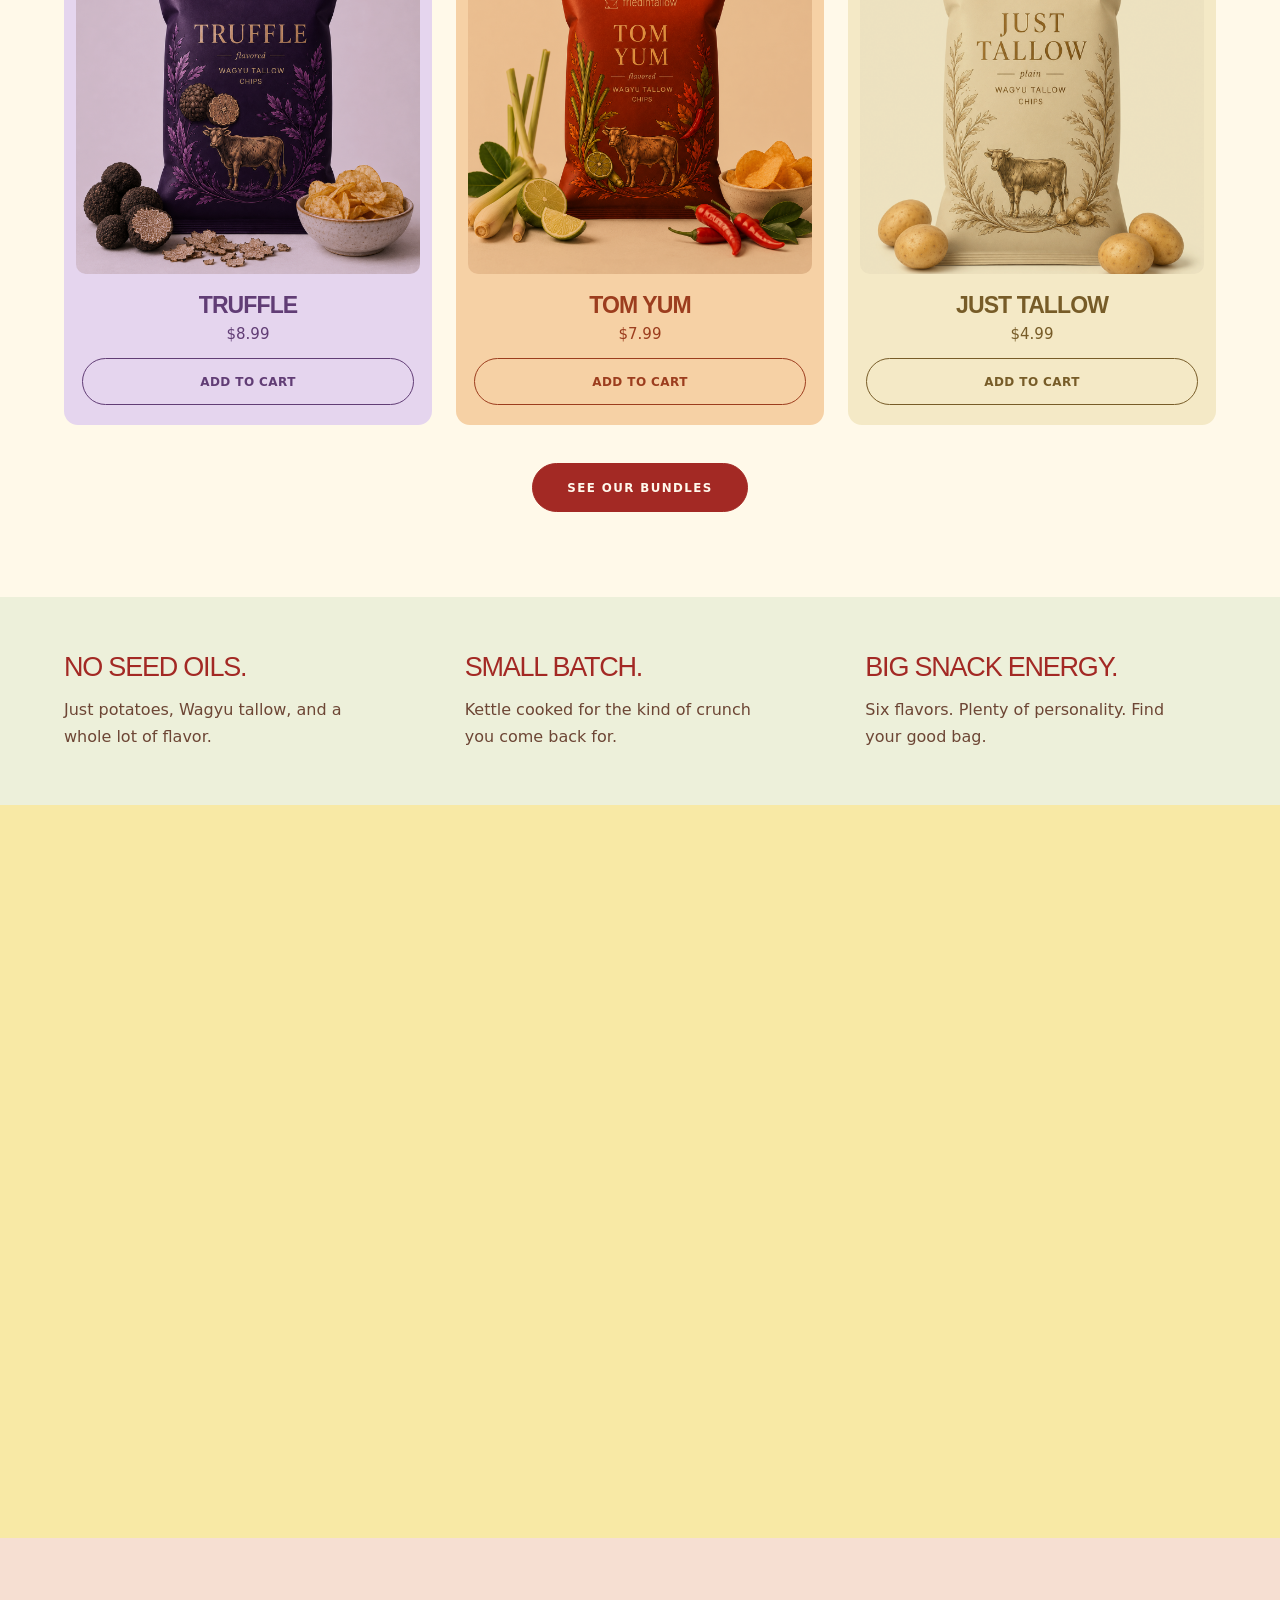
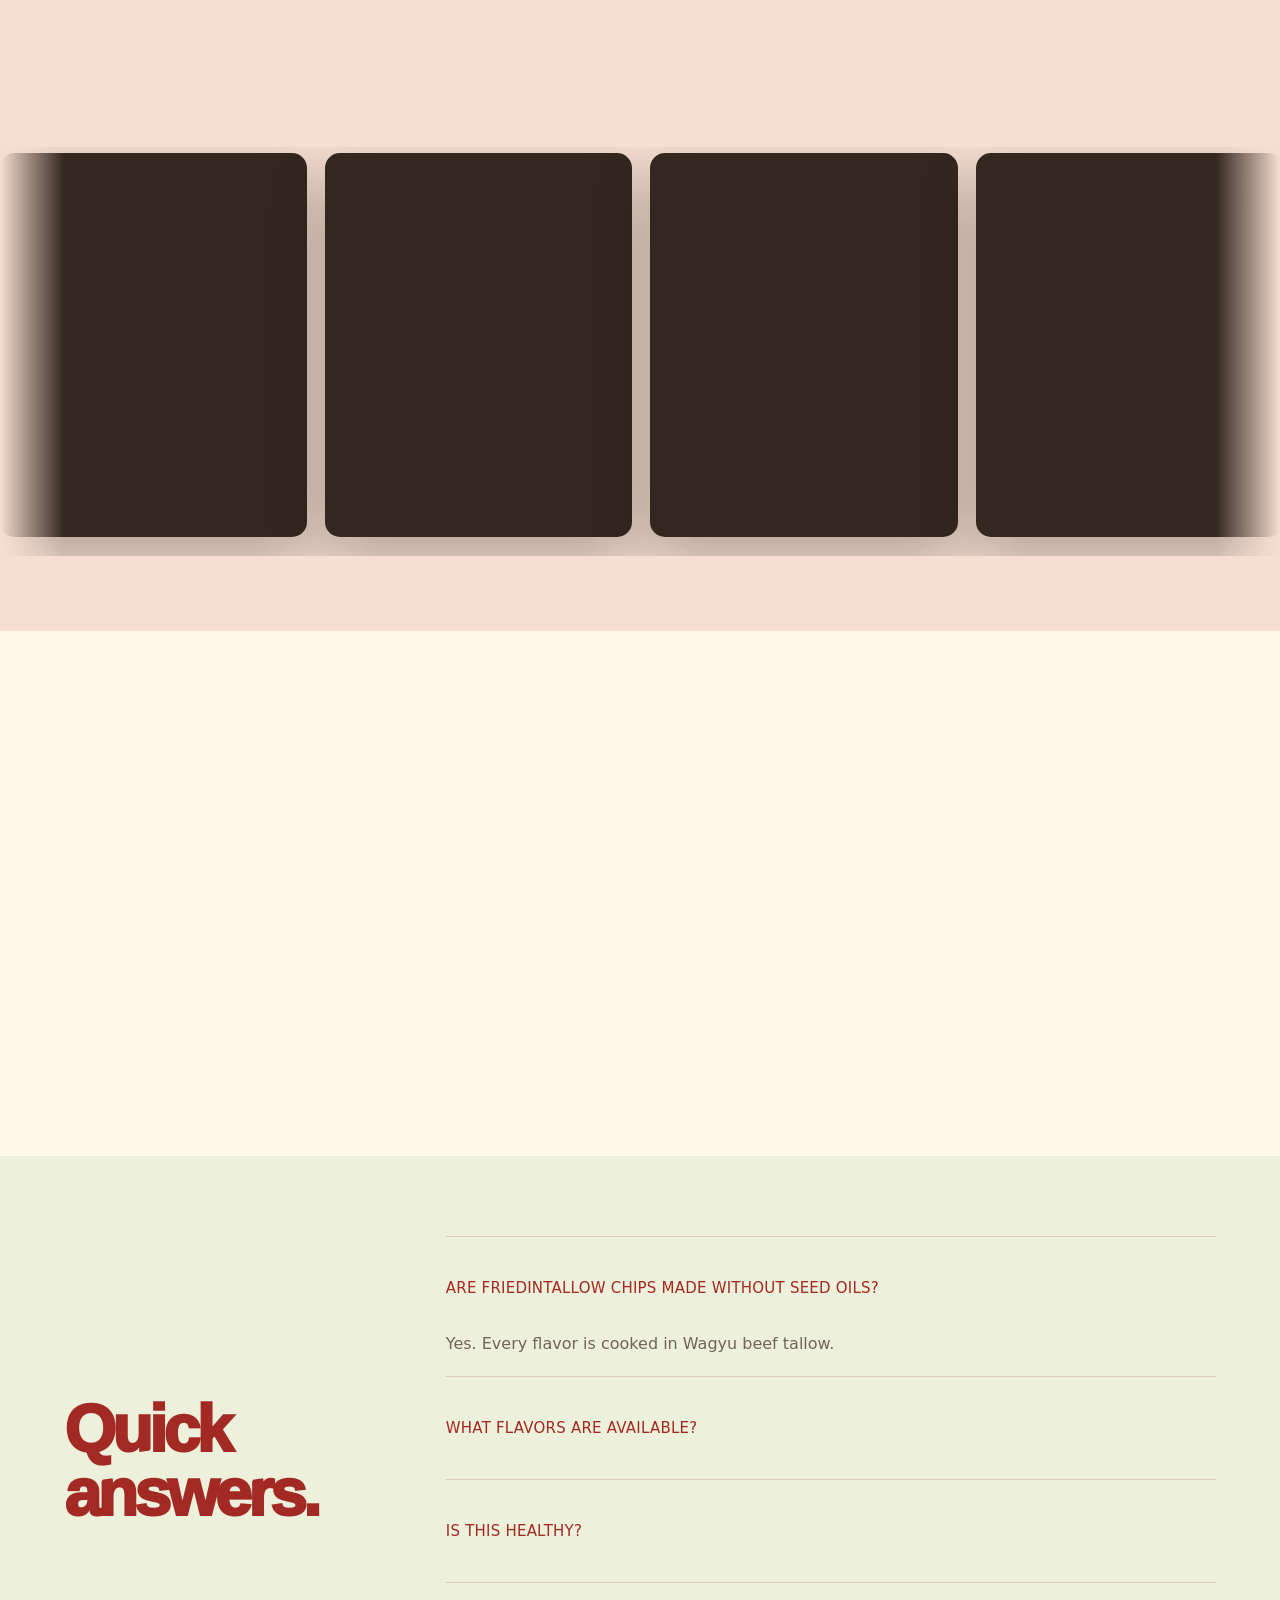
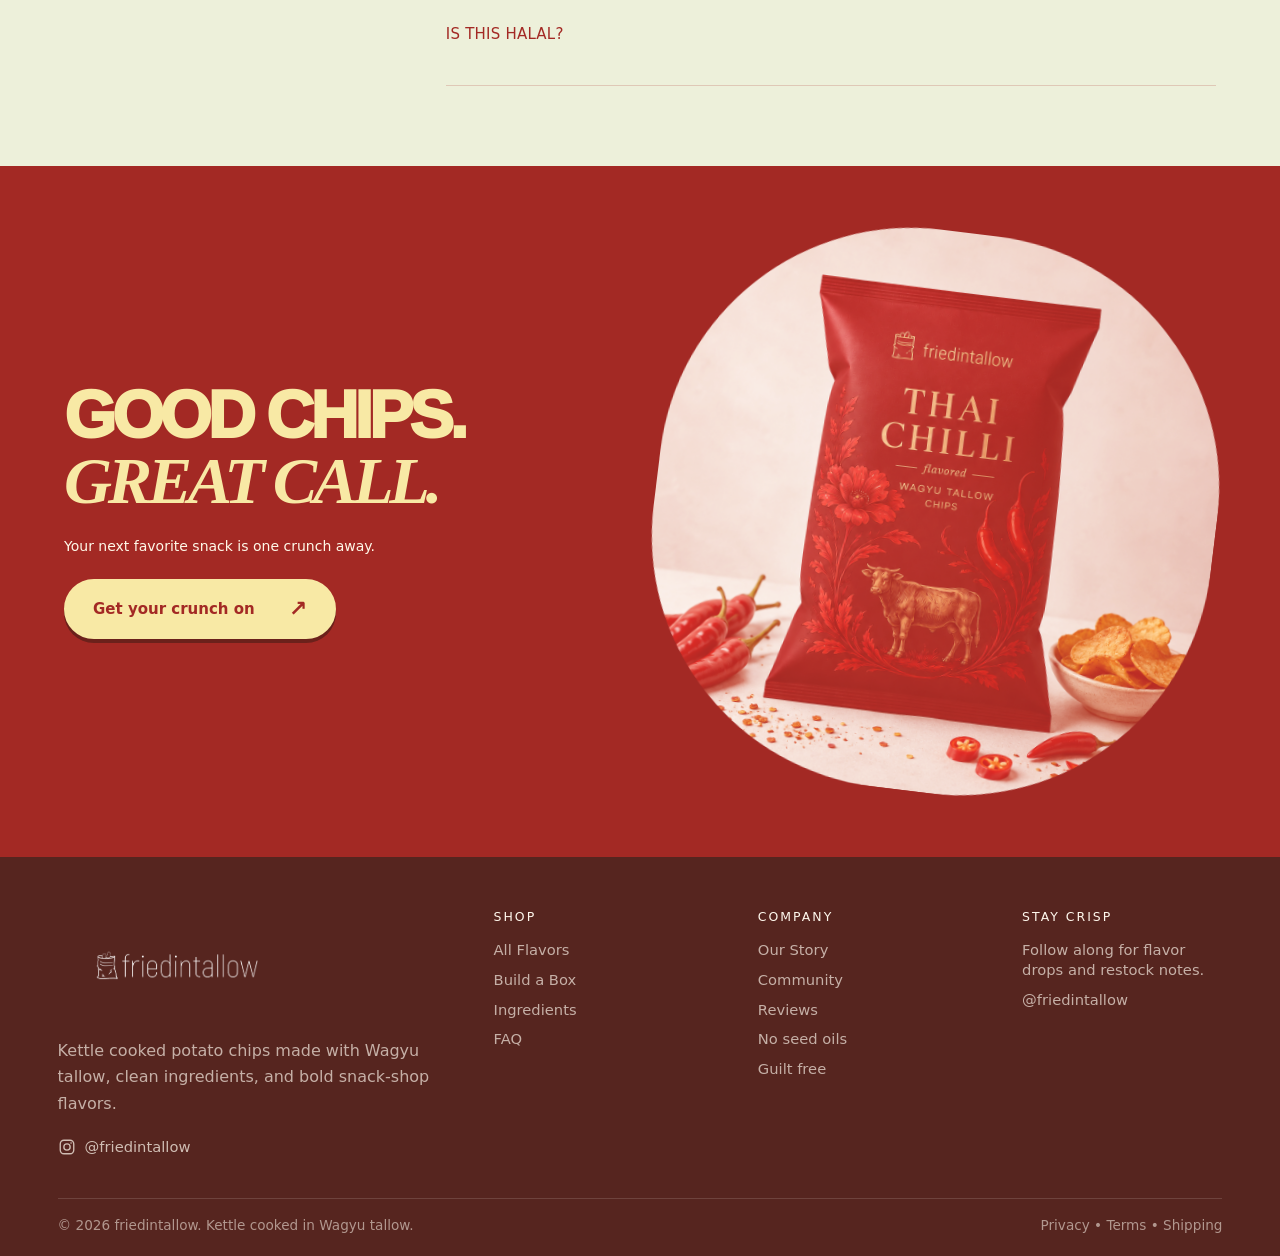
==== commit e3fc13d5: "Simplify hero to a current product photo, concise brush headline, and single shop CTA" ====
--- a/index.html
+++ b/index.html
@@ -2878,7 +2878,7 @@
 @media(max-width:720px){.bundle{padding-block:46px}.bundle-stage{height:clamp(280px,78vw,390px)}.bundle-stage img{width:100%;transform:scale(1.12)}.bundle .plan{padding:12px 10px}.bundle .plan strong{font-size:1.1rem}.bundle .bundle-flavors{grid-template-columns:1fr}.bundle .bundle-builder{padding:14px}}
 </style>
 <meta name="description" content="Big flavor. Proper crunch. Discover potato chips kettle cooked in Wagyu tallow, without seed oils. Shop six flavors or build your own box.">
-<link rel="preload" as="image" href="assets/tallowbackground.png">
+<link rel="preload" as="image" href="thailimemain.png">
 <link rel="preload" as="font" type="font/ttf" href="assets/fonts/PermanentMarker-Regular.ttf" crossorigin>
   <link rel="stylesheet" href="assets/experience/site.css">
   <script src="assets/experience/availability.js"></script>
@@ -2899,18 +2899,15 @@
 </nav>
 <div class="mobile-menu" hidden="" id="mobile-menu"><a href="shop.html">Shop</a><a href="story.html">Our Story</a><a href="community.html">Community</a><a href="#reviews">Reviews</a><a href="#faq">FAQ</a></div>
 <main id="top">
-<div class="fit-announcement">Kettle cooked in Wagyu tallow. <span>No seed oils. All the crunch.</span></div>
+<div class="fit-announcement">Free standard shipping on orders over $50.</div>
 <section aria-labelledby="hero-title" class="brand-hero">
   <div class="brand-hero-copy">
-    <h1 id="hero-title">We love chips.<br><em>Just not</em><br>seed oils.</h1>
-    <p class="brand-hero-description">Real potatoes. Kettle cooked in Wagyu beef tallow for a rich, golden crunch. All the flavor you came for, without the seed oils.</p>
-    <div class="brand-hero-actions"><a class="brand-hero-cta" href="shop.html">Shop the chips <span aria-hidden="true">↗</span></a><a class="brand-hero-story" href="story.html">Why Wagyu tallow? <span aria-hidden="true">→</span></a></div>
-    <p class="brand-hero-price">Six flavors. From <strong>$4.99</strong> a bag.</p>
-    <div class="brand-hero-proof" aria-label="What goes into every bag"><span><svg viewBox="0 0 24 24" fill="none" aria-hidden="true"><path d="m5 12 4 4L19 6" stroke="currentColor" stroke-width="2" stroke-linecap="round" stroke-linejoin="round"/></svg>No seed oils</span><span><svg viewBox="0 0 24 24" fill="none" aria-hidden="true"><path d="m5 12 4 4L19 6" stroke="currentColor" stroke-width="2" stroke-linecap="round" stroke-linejoin="round"/></svg>Wagyu beef tallow</span><span><svg viewBox="0 0 24 24" fill="none" aria-hidden="true"><path d="m5 12 4 4L19 6" stroke="currentColor" stroke-width="2" stroke-linecap="round" stroke-linejoin="round"/></svg>Kettle cooked</span></div>
+    <h1 id="hero-title">Crunch<br><em>happy.</em></h1>
+    <p class="brand-hero-description">Wagyu tallow potato chips. No seed oils.</p>
+    <a class="brand-hero-cta" href="shop.html">Shop the chips <span aria-hidden="true">↗</span></a>
   </div>
-  <figure class="brand-hero-media"><img src="assets/tallowbackground.png" alt="A bag of FriedIntallow Thai Chili chips beside a bowl of golden potato chips and fresh chili" width="1672" height="942" fetchpriority="high" decoding="async"></figure>
+  <figure class="brand-hero-media"><img src="thailimemain.png" alt="Thai Lime FriedIntallow chips with fresh limes and a bowl of golden potato chips" width="1254" height="1254" fetchpriority="high" decoding="async"></figure>
 </section>
-<div class="brand-shipping"><span>Good chips, delivered.</span><p>Free standard shipping on orders over $50.</p><a href="shop.html#bundles">Build your box <span aria-hidden="true">↗</span></a></div>
 <section class="section short flavors" id="shop">
 <div class="reveal">
 <div class="flavor-heading"><h2>PICK YOUR<br><em>SNACK CRUSH.</em></h2><p>From a little heat to a lot of savory.<br>There’s a bag with your name on it.</p></div>
--- a/assets/experience/hero.css
+++ b/assets/experience/hero.css
@@ -1,140 +1,69 @@
-/* A grounded product photograph, clear product facts, and one shopping action. */
+/* A concise headline and one current product photo. */
 .brand-hero {
   position: relative;
   isolation: isolate;
   display: grid;
-  grid-template-columns: minmax(0, 1fr) minmax(0, 1fr);
-  min-height: 735px;
-  padding-top: 118px;
+  grid-template-columns: minmax(0,.95fr) minmax(0,1.05fr);
+  align-items: center;
+  gap: 3vw;
+  min-height: 700px;
+  padding: 151px max(5.5vw,calc((100vw - 1250px)/2)) 60px;
   overflow: hidden;
-  background: #fff5dd;
+  background: #fff1b0;
+  border-bottom: 1px solid #25433120;
 }
-.brand-hero-copy {
-  position: relative;
-  z-index: 2;
-  align-self: center;
-  padding: 45px 20px 50px clamp(30px, 5.5vw, 90px);
-}
+.brand-hero-copy { position: relative; z-index: 2; min-width: 0; }
 .brand-hero h1 {
-  max-width: 660px;
+  max-width: 620px;
   margin: 0;
-  color: #972b23;
-  font: 400 clamp(61px, 5.95vw, 91px)/1.04 "Permanent Marker", "Arial Black", cursive;
+  color: #214b32;
+  font: 400 clamp(87px,8.6vw,133px)/.96 "Permanent Marker","Arial Black",cursive;
+  letter-spacing: -.055em;
   font-synthesis: none;
-  letter-spacing: -.045em;
   text-transform: none;
 }
-.brand-hero h1 em { color: #254331; font-style: normal; }
-.brand-hero-description {
-  max-width: 475px;
-  margin: 25px 0 29px;
-  color: #543e30;
-  font-size: 18px;
-  line-height: 1.65;
-}
-.brand-hero-actions { display: flex; align-items: center; flex-wrap: wrap; gap: 22px; }
+.brand-hero h1 em { color: inherit; font-style: normal; }
+.brand-hero-description { max-width: 430px; margin: 29px 0 30px; color: #4e5036; font-size: 19px; line-height: 1.6; }
 .brand-hero-cta {
   display: inline-flex;
   align-items: center;
   justify-content: space-between;
-  gap: 40px;
-  min-height: 60px;
-  padding: 15px 27px;
-  border: 2px solid #972b23;
+  gap: 43px;
+  min-height: 59px;
+  padding: 15px 26px;
+  border: 1px solid #a32e25;
   border-radius: 999px;
-  background: #972b23;
-  box-shadow: 0 4px 0 #61221d;
+  background: #a32e25;
   color: #fff9e9;
-  font: 800 17px/1.2 system-ui, sans-serif;
-  transition: transform .2s ease, box-shadow .2s ease, background .2s ease;
+  font: 750 17px/1.2 system-ui,sans-serif;
+  transition: transform .22s ease,background .22s ease;
 }
-.brand-hero-cta span { font-size: 25px; transition: transform .2s ease; }
-.brand-hero-cta:hover { background: #b03729; transform: translateY(-3px); box-shadow: 0 7px 0 #61221d; }
+.brand-hero-cta span { font-size: 24px; line-height: 1; transition: transform .22s ease; }
+.brand-hero-cta:hover { background: #89271f; transform: translateY(-2px); }
 .brand-hero-cta:hover span { transform: translate(2px,-2px); }
-.brand-hero-cta:active { transform: translateY(2px); box-shadow: 0 2px 0 #61221d; }
-.brand-hero-story { padding: 10px 0; border-bottom: 1px solid #684f37; color: #543e30; font-size: 15px; font-weight: 650; }
-.brand-hero-story span { margin-left: 8px; }
-.brand-hero-price { margin: 20px 0 0; color: #6e513b; font-size: 16px; line-height: 1.5; }
-.brand-hero-price strong { color: #972b23; font-weight: 750; }
-.brand-hero-proof {
-  display: flex;
-  align-items: center;
-  flex-wrap: wrap;
-  gap: 10px 22px;
-  max-width: 545px;
-  margin-top: 28px;
-  padding-top: 23px;
-  border-top: 1px solid #6b4b2829;
-  color: #254331;
-  font-size: 14px;
-  line-height: 1.5;
-  font-weight: 650;
-}
-.brand-hero-proof > span { display: inline-flex; align-items: center; gap: 6px; }
-.brand-hero-proof svg { width: 18px; height: 18px; flex: none; }
-.brand-hero-media { position: relative; min-width: 0; min-height: 615px; height: 100%; margin: 0; overflow: hidden; }
-.brand-hero-media img { position: absolute; inset: 0; width: 100%; height: 100%; max-width: none; object-fit: cover; object-position: 87% center; }
-.brand-hero-media::after { content: ""; position: absolute; inset: 0; background: linear-gradient(90deg,#fff5dd 0%,#fff5dd00 20%); pointer-events: none; }
-.brand-shipping {
-  display: flex;
-  align-items: center;
-  justify-content: space-between;
-  gap: 25px;
-  padding: 24px 5.5vw;
-  background: #254331;
-  color: #fff5dd;
-}
-.brand-shipping > span { font: 400 24px/1.15 "Permanent Marker", cursive; letter-spacing: -.025em; }
-.brand-shipping p { margin: 0; font-size: 16px; line-height: 1.5; }
-.brand-shipping a { font-size: 16px; font-weight: 700; text-underline-offset: 6px; text-decoration: underline; }
-.brand-shipping a span { margin-left: 15px; text-decoration: none; }
-html.fit-motion .brand-hero-copy { animation: brand-hero-enter .65s var(--fit-ease) both; }
-html.fit-motion .brand-hero-media img { animation: brand-photo-enter .8s ease-out both; }
-@keyframes brand-hero-enter { from { opacity: 0; transform: translateY(12px); } to { opacity: 1; transform: none; } }
+.brand-hero-cta:active { transform: translateY(1px); }
+.brand-hero-media { position: relative; width: 100%; max-width: 520px; aspect-ratio: 1; min-width: 0; margin: 0; justify-self: start; }
+.brand-hero-media img { display: block; width: 100%; height: 100%; max-width: none; object-fit: contain; object-position: center; border-radius: 22px; }
+html.fit-motion .brand-hero-copy { animation: brand-copy-enter .6s var(--fit-ease) both; }
+html.fit-motion .brand-hero-media img { animation: brand-photo-enter .7s ease-out both; }
+@keyframes brand-copy-enter { from { opacity: 0; transform: translateY(10px); } to { opacity: 1; transform: none; } }
 @keyframes brand-photo-enter { from { opacity: 0; } to { opacity: 1; } }
-@media(min-width:1600px) {
-  .brand-hero-copy { padding-left: max(90px,calc((100vw - 1450px)/2)); }
-  .brand-hero { grid-template-columns: 1.04fr .96fr; }
-}
+@media(min-width:1600px) { .brand-hero { gap: 65px; } }
 @media(max-width:1100px) and (min-width:901px) {
-  .brand-hero { min-height: 695px; grid-template-columns: 1.06fr .94fr; }
-  .brand-hero-copy { padding-left: 4vw; padding-block: 40px; }
-  .brand-hero h1 { font-size: clamp(53px,6.15vw,68px); }
-  .brand-hero-description { font-size: 17px; }
-  .brand-hero-media { min-height: 575px; }
-  .brand-hero-cta { gap: 25px; padding-inline: 22px; }
-  .brand-hero-actions { gap: 17px; }
-  .brand-hero-proof { gap: 10px 15px; font-size: 14px; }
-  .brand-shipping > span { font-size: 21px; }
-  .brand-shipping p,.brand-shipping a { font-size: 14px; }
+  .brand-hero { min-height: 650px; padding-inline: 4vw; gap: 25px; }
+  .brand-hero h1 { font-size: 9.2vw; }
+  .brand-hero-description { font-size: 18px; }
 }
 @media(max-width:900px) {
   .fit-home .nav { grid-template-columns: 1fr auto auto; gap: 16px; }
   .fit-home .nav-links { display: none; }
   .fit-home .mobile-menu-toggle { display: flex; }
-  .brand-hero { grid-template-columns: 1fr; padding-top: 108px; min-height: 0; }
-  .brand-hero-copy { padding: 28px 6vw 24px; }
-  .brand-hero h1 { max-width: 570px; font-size: clamp(47px,11.6vw,75px); line-height: 1.04; }
-  .brand-hero-description { max-width: 480px; margin: 22px 0 25px; font-size: 16px; line-height: 1.6; }
-  .brand-hero-actions { gap: 18px; }
-  .brand-hero-cta { min-height: 55px; padding: 14px 22px; gap: 24px; font-size: 16px; }
-  .brand-hero-story { font-size: 14px; }
-  .brand-hero-price { margin-top: 18px; font-size: 15px; }
-  .brand-hero-proof { margin-top: 21px; padding-top: 18px; gap: 10px 14px; font-size: 13px; }
-  .brand-hero-proof svg { width: 16px; height: 16px; }
-  .brand-hero-media { min-height: 340px; height: 76vw; max-height: 470px; }
-  .brand-hero-media img { object-position: 85% center; }
-  .brand-hero-media::after { background: linear-gradient(180deg,#fff5dd 0%,#fff5dd00 15%); }
-  .brand-shipping { justify-content: flex-start; flex-wrap: wrap; gap: 12px 24px; padding: 25px 6vw; }
-  .brand-shipping > span { width: 100%; font-size: 25px; }
-  .brand-shipping p,.brand-shipping a { font-size: 15px; }
+  .brand-hero { grid-template-columns: 1fr; gap: 32px; min-height: 0; padding: 137px 6vw 35px; }
+  .brand-hero h1 { max-width: 590px; font-size: clamp(80px,18.8vw,122px); }
+  .brand-hero-description { max-width: 430px; margin: 24px 0 25px; font-size: 17px; }
+  .brand-hero-cta { min-height: 55px; padding: 14px 23px; font-size: 16px; gap: 35px; }
+  .brand-hero-media { width: 100%; max-width: 490px; justify-self: center; }
+  .brand-hero-media img { border-radius: 17px; }
 }
-@media(min-width:721px) and (max-width:1000px) {
-  .fit-home .footer-grid { grid-template-columns: repeat(2,minmax(0,1fr)); gap: 32px; }
-}
-@media(max-width:360px) {
-  .brand-hero h1 { font-size: 11.5vw; }
-  .brand-hero-actions { gap: 14px; }
-  .brand-hero-story { font-size: 13px; }
-  .brand-hero-cta { font-size: 15px; gap: 20px; padding-inline: 20px; }
-}
+@media(min-width:721px) and (max-width:1000px) { .fit-home .footer-grid { grid-template-columns: repeat(2,minmax(0,1fr)); gap: 32px; } }
+@media(max-width:360px) { .brand-hero h1 { font-size: 21vw; } .brand-hero-description { font-size: 16px; } }
